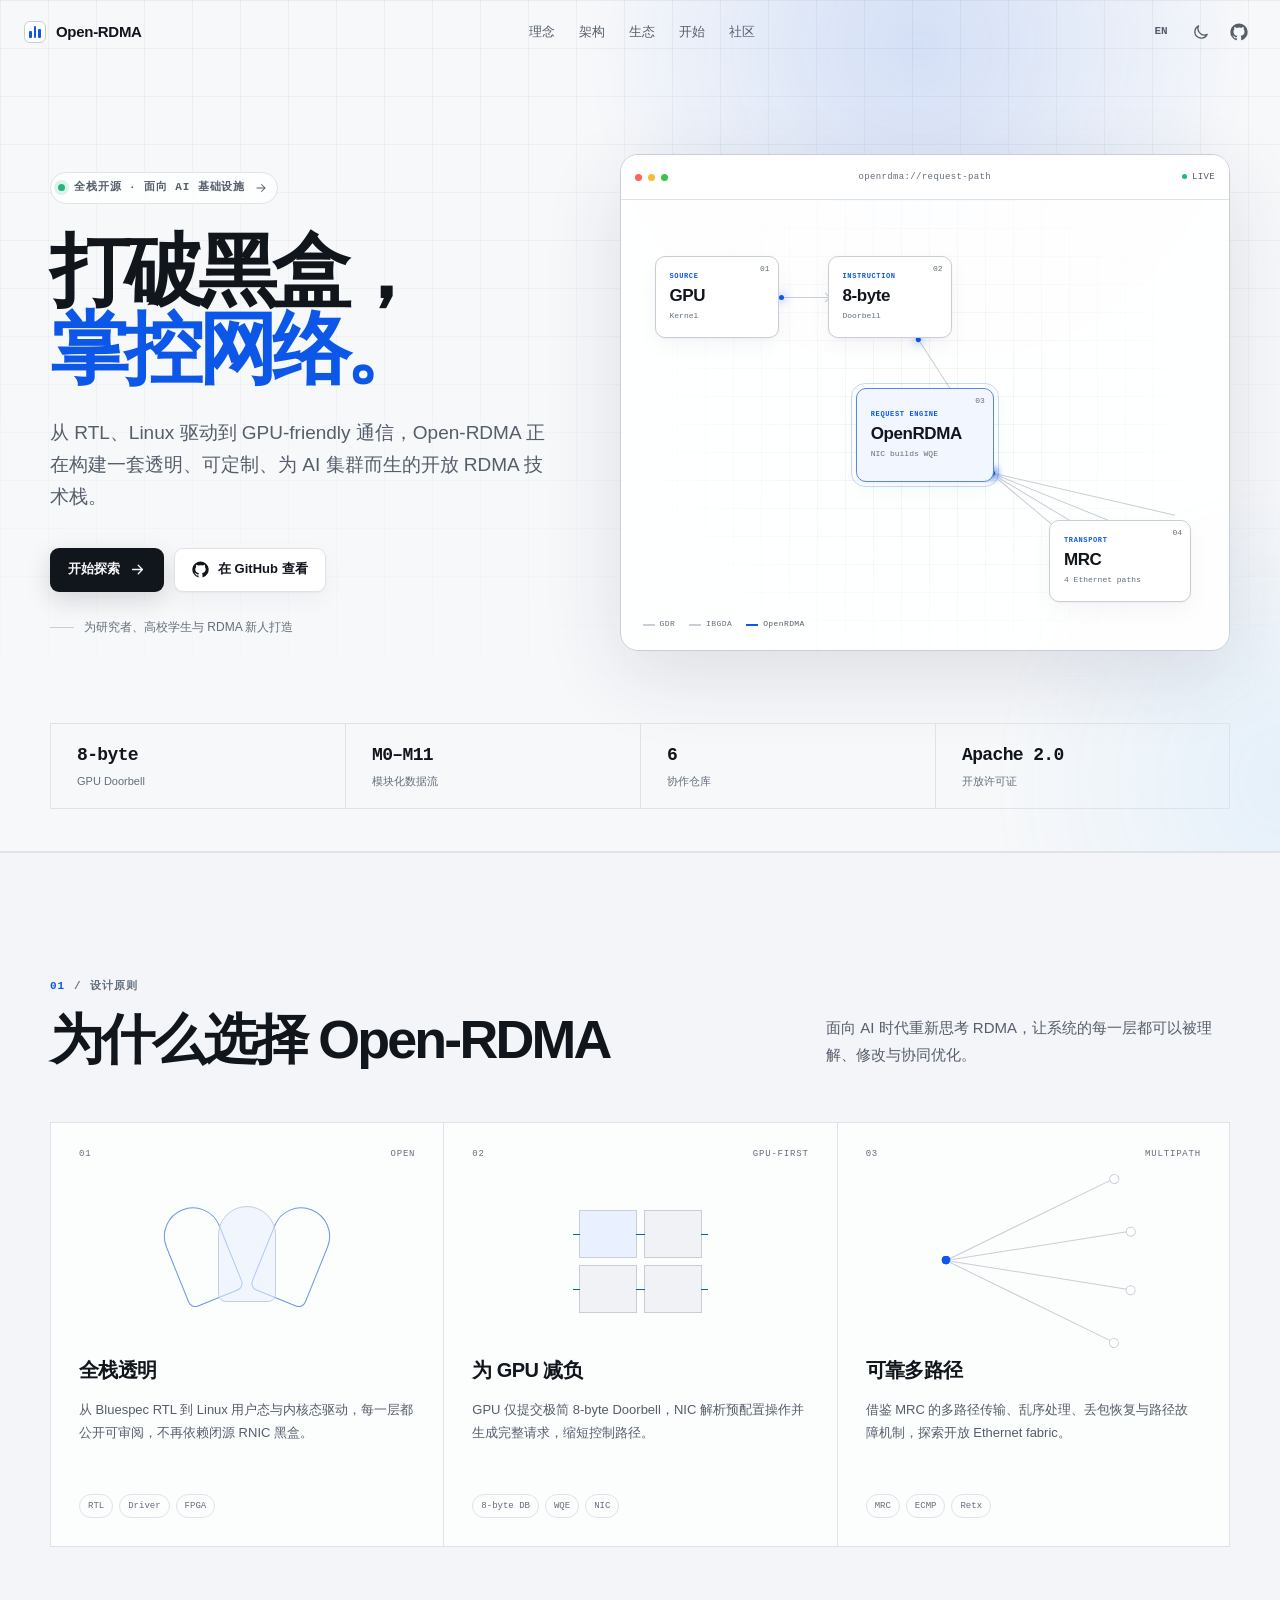
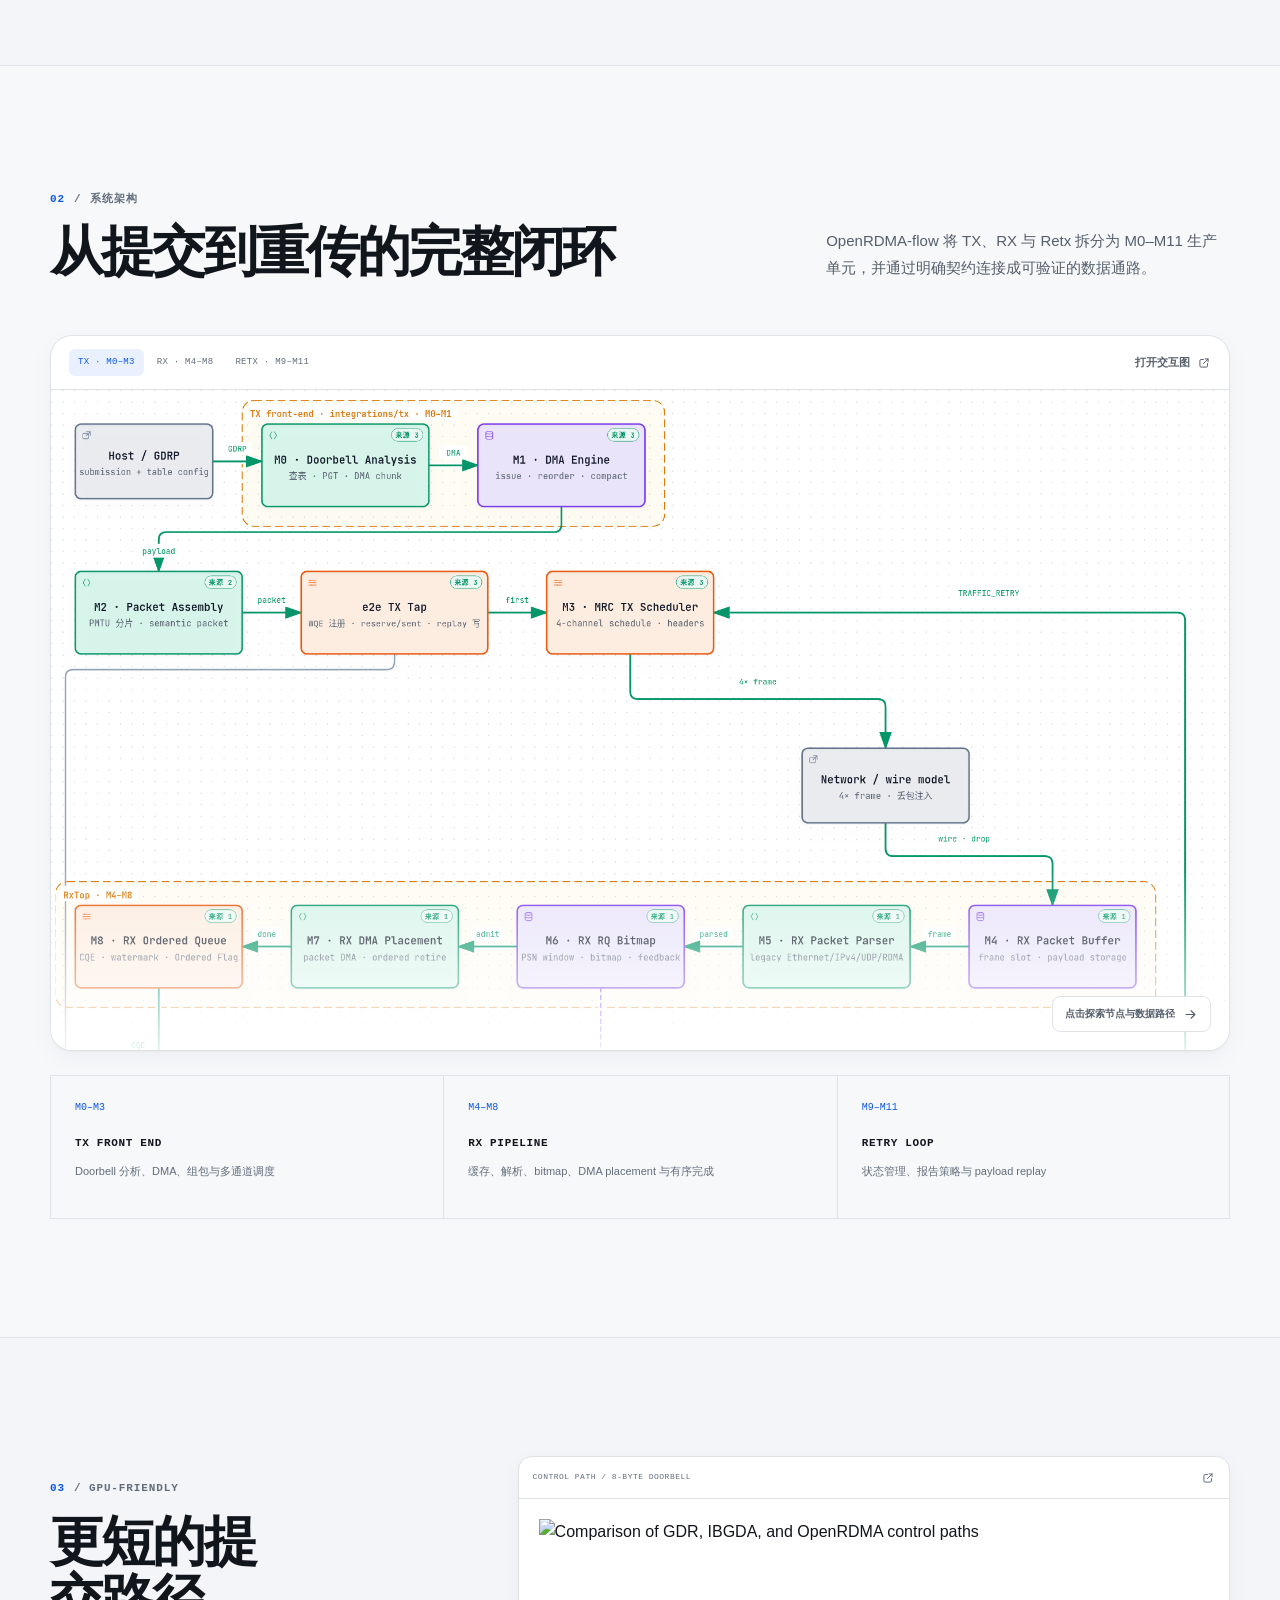
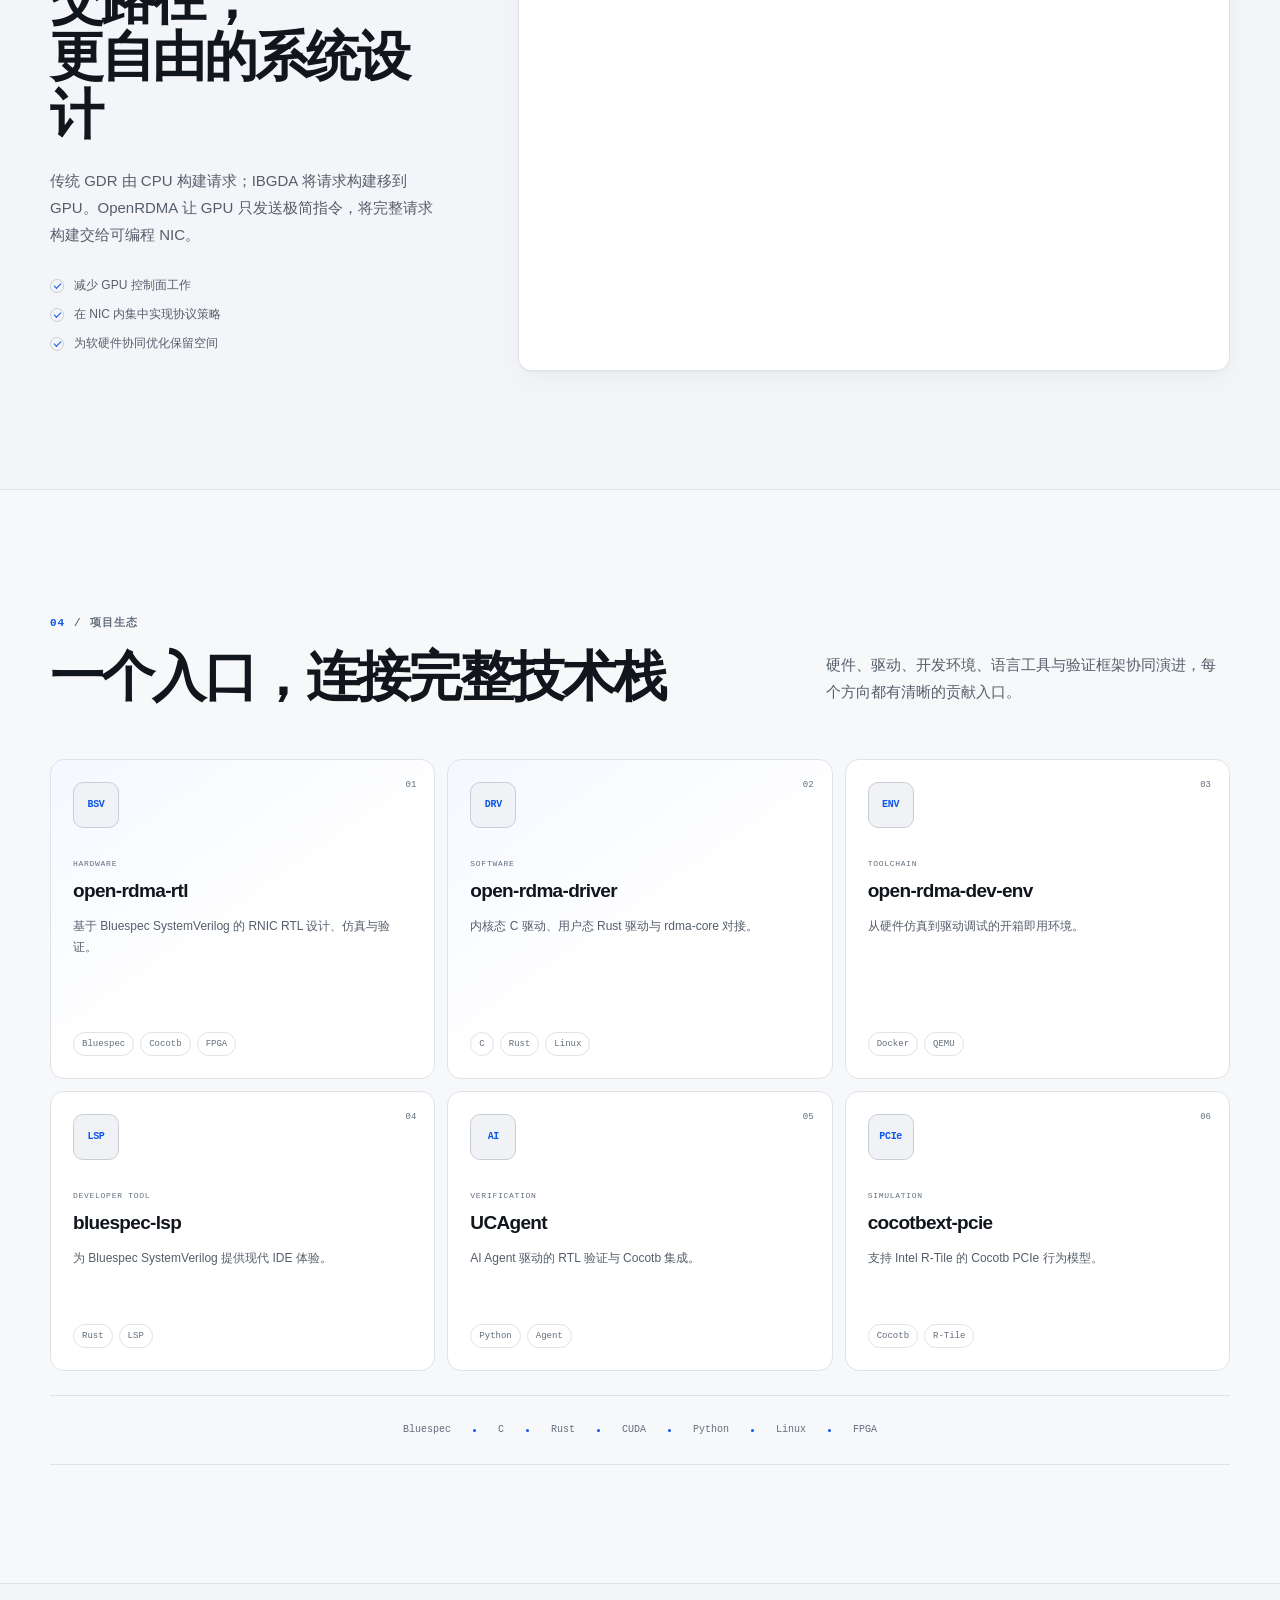
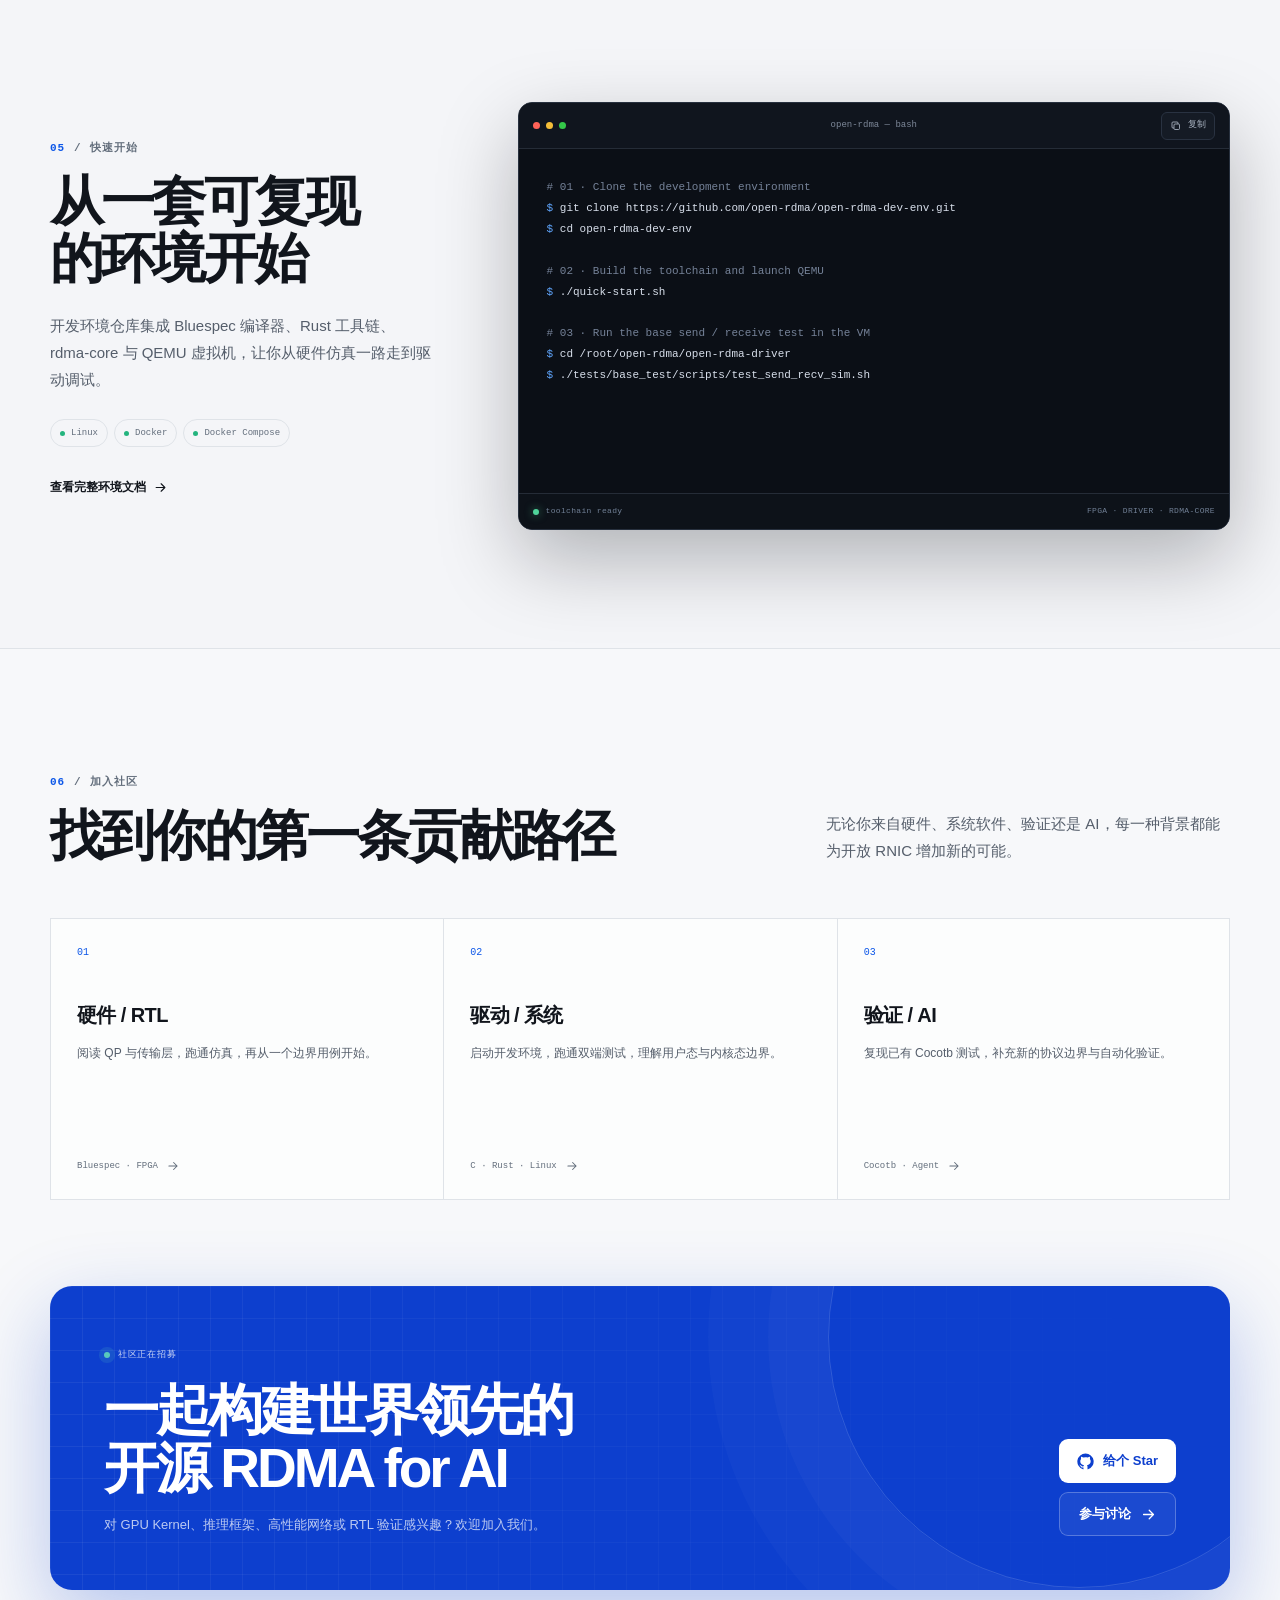
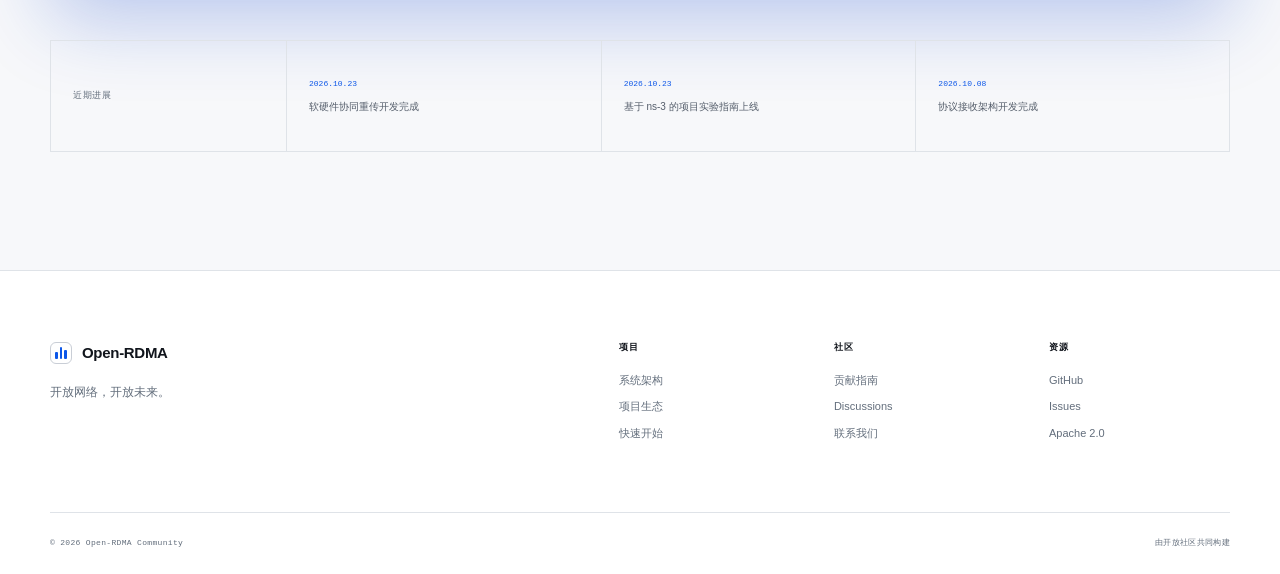
==== index.html @ edfb3ea1 "feat: add Open-RDMA GitHub Pages site" ====
<!doctype html>
<html lang="zh-CN" data-theme="light" data-lang="zh">
<head>
  <meta charset="utf-8">
  <meta name="viewport" content="width=device-width, initial-scale=1">
  <meta name="theme-color" content="#f7f8fa" media="(prefers-color-scheme: light)">
  <meta name="theme-color" content="#090b0f" media="(prefers-color-scheme: dark)">
  <meta name="description" content="Open-RDMA：面向 AI 基础设施的全栈开源 RDMA 硬件与软件实现。">
  <meta name="keywords" content="Open-RDMA,RDMA,FPGA,Bluespec,MRC,AI Infrastructure,GPUDirect">
  <meta name="author" content="Open-RDMA Community">
  <meta property="og:title" content="Open-RDMA | Open Network, Open Future">
  <meta property="og:description" content="从 RTL 到驱动，打造面向 AI 基础设施的全栈开源 RDMA 技术栈。">
  <meta property="og:type" content="website">
  <meta property="og:url" content="https://open-rdma.github.io/open-rdma/">
  <meta property="og:image" content="https://open-rdma.github.io/open-rdma/assets/architecture/openrdma-flow-architecture-dark.png">
  <meta name="twitter:card" content="summary_large_image">
  <meta name="twitter:title" content="Open-RDMA | Open Network, Open Future">
  <meta name="twitter:description" content="A full-stack open-source RDMA hardware and software implementation for AI infrastructure.">
  <meta name="twitter:image" content="https://open-rdma.github.io/open-rdma/assets/architecture/openrdma-flow-architecture-dark.png">
  <link rel="canonical" href="https://open-rdma.github.io/open-rdma/">
  <link rel="icon" type="image/svg+xml" href="assets/site/favicon.svg">
  <link rel="stylesheet" href="assets/site/styles.css">
  <title>Open-RDMA | Open Network, Open Future</title>
  <script>
    (() => {
      let theme = null;
      try {
        theme = localStorage.getItem('openrdma-theme');
      } catch {
        // Storage may be unavailable in hardened browser contexts.
      }
      const resolved = theme === 'dark' || theme === 'light'
        ? theme
        : (matchMedia('(prefers-color-scheme: dark)').matches ? 'dark' : 'light');
      document.documentElement.dataset.theme = resolved;
      document.documentElement.style.colorScheme = resolved;
    })();
  </script>
</head>
<body>
  <a class="skip-link" href="#main-content">
    <span class="i18n i18n-zh">跳到正文</span>
    <span class="i18n i18n-en">Skip to content</span>
  </a>

  <svg class="svg-sprite" aria-hidden="true">
    <symbol id="icon-arrow" viewBox="0 0 24 24">
      <path d="M5 12h14M13 6l6 6-6 6" fill="none" stroke="currentColor" stroke-width="1.8" stroke-linecap="round" stroke-linejoin="round"/>
    </symbol>
    <symbol id="icon-github" viewBox="0 0 24 24">
      <path fill="currentColor" d="M12 .7a11.5 11.5 0 0 0-3.64 22.41c.58.1.79-.25.79-.56v-2.23c-3.22.7-3.9-1.37-3.9-1.37-.53-1.34-1.29-1.7-1.29-1.7-1.05-.72.08-.7.08-.7 1.16.08 1.77 1.19 1.77 1.19 1.03 1.77 2.7 1.26 3.36.96.1-.75.4-1.26.73-1.55-2.57-.29-5.27-1.29-5.27-5.69 0-1.26.45-2.28 1.19-3.09-.12-.29-.52-1.46.11-3.05 0 0 .97-.31 3.16 1.18A10.9 10.9 0 0 1 12 6.11c.98 0 1.95.13 2.87.39 2.2-1.49 3.16-1.18 3.16-1.18.63 1.59.23 2.76.11 3.05.74.81 1.19 1.83 1.19 3.09 0 4.42-2.71 5.39-5.29 5.68.42.36.79 1.07.79 2.16v3.25c0 .31.21.67.8.56A11.5 11.5 0 0 0 12 .7Z"/>
    </symbol>
    <symbol id="icon-sun" viewBox="0 0 24 24">
      <circle cx="12" cy="12" r="3.5" fill="none" stroke="currentColor" stroke-width="1.7"/>
      <path d="M12 2v2m0 16v2M4.93 4.93l1.42 1.42m11.3 11.3 1.42 1.42M2 12h2m16 0h2M4.93 19.07l1.42-1.42m11.3-11.3 1.42-1.42" fill="none" stroke="currentColor" stroke-width="1.7" stroke-linecap="round"/>
    </symbol>
    <symbol id="icon-moon" viewBox="0 0 24 24">
      <path d="M20.2 15.2A8.6 8.6 0 0 1 8.8 3.8a8.6 8.6 0 1 0 11.4 11.4Z" fill="none" stroke="currentColor" stroke-width="1.7" stroke-linejoin="round"/>
    </symbol>
    <symbol id="icon-copy" viewBox="0 0 24 24">
      <rect x="8" y="8" width="11" height="11" rx="2" fill="none" stroke="currentColor" stroke-width="1.7"/>
      <path d="M16 8V6a2 2 0 0 0-2-2H6a2 2 0 0 0-2 2v8a2 2 0 0 0 2 2h2" fill="none" stroke="currentColor" stroke-width="1.7"/>
    </symbol>
    <symbol id="icon-check" viewBox="0 0 24 24">
      <path d="m5 12 4.5 4.5L19 7" fill="none" stroke="currentColor" stroke-width="1.8" stroke-linecap="round" stroke-linejoin="round"/>
    </symbol>
    <symbol id="icon-external" viewBox="0 0 24 24">
      <path d="M14 5h5v5M19 5l-8 8" fill="none" stroke="currentColor" stroke-width="1.7" stroke-linecap="round" stroke-linejoin="round"/>
      <path d="M18 13v4a2 2 0 0 1-2 2H7a2 2 0 0 1-2-2V8a2 2 0 0 1 2-2h4" fill="none" stroke="currentColor" stroke-width="1.7" stroke-linecap="round"/>
    </symbol>
    <symbol id="icon-menu" viewBox="0 0 24 24">
      <path d="M4 7h16M4 12h16M4 17h16" fill="none" stroke="currentColor" stroke-width="1.8" stroke-linecap="round"/>
    </symbol>
    <symbol id="icon-close" viewBox="0 0 24 24">
      <path d="m6 6 12 12M18 6 6 18" fill="none" stroke="currentColor" stroke-width="1.8" stroke-linecap="round"/>
    </symbol>
  </svg>

  <div class="scroll-progress" aria-hidden="true"><span></span></div>

  <header class="site-header" data-header>
    <div class="header-inner">
      <a class="brand" href="#top" aria-label="Open-RDMA home">
        <span class="brand-mark" aria-hidden="true">
          <span></span><span></span><span></span>
        </span>
        <span>Open-RDMA</span>
      </a>

      <nav class="desktop-nav" aria-label="Main navigation">
        <a href="#why">
          <span class="i18n i18n-zh">理念</span><span class="i18n i18n-en">Why</span>
        </a>
        <a href="#architecture">
          <span class="i18n i18n-zh">架构</span><span class="i18n i18n-en">Architecture</span>
        </a>
        <a href="#ecosystem">
          <span class="i18n i18n-zh">生态</span><span class="i18n i18n-en">Ecosystem</span>
        </a>
        <a href="#start">
          <span class="i18n i18n-zh">开始</span><span class="i18n i18n-en">Start</span>
        </a>
        <a href="#community">
          <span class="i18n i18n-zh">社区</span><span class="i18n i18n-en">Community</span>
        </a>
      </nav>

      <div class="header-actions">
        <button class="icon-button language-toggle" type="button" data-language-toggle aria-label="Switch to English">
          <span data-language-label>EN</span>
        </button>
        <button class="icon-button theme-toggle" type="button" data-theme-toggle aria-label="切换深浅主题">
          <svg class="theme-icon theme-icon-sun" aria-hidden="true"><use href="#icon-sun"/></svg>
          <svg class="theme-icon theme-icon-moon" aria-hidden="true"><use href="#icon-moon"/></svg>
        </button>
        <a class="icon-button" href="https://github.com/open-rdma/open-rdma" target="_blank" rel="noopener noreferrer" aria-label="GitHub">
          <svg aria-hidden="true"><use href="#icon-github"/></svg>
        </a>
        <button class="icon-button menu-toggle" type="button" data-menu-toggle aria-label="打开菜单" aria-expanded="false" aria-controls="mobile-menu">
          <svg class="menu-open-icon" aria-hidden="true"><use href="#icon-menu"/></svg>
          <svg class="menu-close-icon" aria-hidden="true"><use href="#icon-close"/></svg>
        </button>
      </div>
    </div>

    <nav class="mobile-nav" id="mobile-menu" data-mobile-nav aria-label="Mobile navigation">
      <a href="#why"><span class="i18n i18n-zh">理念</span><span class="i18n i18n-en">Why</span></a>
      <a href="#architecture"><span class="i18n i18n-zh">架构</span><span class="i18n i18n-en">Architecture</span></a>
      <a href="#ecosystem"><span class="i18n i18n-zh">生态</span><span class="i18n i18n-en">Ecosystem</span></a>
      <a href="#start"><span class="i18n i18n-zh">开始</span><span class="i18n i18n-en">Start</span></a>
      <a href="#community"><span class="i18n i18n-zh">社区</span><span class="i18n i18n-en">Community</span></a>
    </nav>
  </header>

  <main id="main-content">
    <section class="hero" id="top" aria-labelledby="hero-title">
      <div class="hero-grid" aria-hidden="true"></div>
      <div class="hero-glow hero-glow-one" aria-hidden="true"></div>
      <div class="hero-glow hero-glow-two" aria-hidden="true"></div>

      <div class="container hero-layout">
        <div class="hero-copy reveal">
          <a class="eyebrow" href="https://github.com/open-rdma/open-rdma" target="_blank" rel="noopener noreferrer">
            <span class="status-dot"></span>
            <span class="i18n i18n-zh">全栈开源 · 面向 AI 基础设施</span>
            <span class="i18n i18n-en">FULL-STACK OPEN SOURCE · BUILT FOR AI</span>
            <svg aria-hidden="true"><use href="#icon-arrow"/></svg>
          </a>

          <h1 id="hero-title">
            <span class="i18n i18n-zh">打破黑盒，<br><span class="hero-accent">掌控网络。</span></span>
            <span class="i18n i18n-en">Break the black box.<br><span class="hero-accent">Own the network.</span></span>
          </h1>

          <p class="hero-lede">
            <span class="i18n i18n-zh">从 RTL、Linux 驱动到 GPU-friendly 通信，Open-RDMA 正在构建一套透明、可定制、为 AI 集群而生的开放 RDMA 技术栈。</span>
            <span class="i18n i18n-en">From RTL and Linux drivers to GPU-friendly communication, Open-RDMA is building a transparent, customizable RDMA stack for AI clusters.</span>
          </p>

          <div class="hero-actions-row">
            <a class="button button-primary" href="#start">
              <span class="i18n i18n-zh">开始探索</span><span class="i18n i18n-en">Start exploring</span>
              <svg aria-hidden="true"><use href="#icon-arrow"/></svg>
            </a>
            <a class="button button-secondary" href="https://github.com/open-rdma/open-rdma" target="_blank" rel="noopener noreferrer">
              <svg aria-hidden="true"><use href="#icon-github"/></svg>
              <span class="i18n i18n-zh">在 GitHub 查看</span><span class="i18n i18n-en">View on GitHub</span>
            </a>
          </div>

          <div class="hero-note">
            <span class="note-line"></span>
            <span class="i18n i18n-zh">为研究者、高校学生与 RDMA 新人打造</span>
            <span class="i18n i18n-en">Built for researchers, students, and RDMA newcomers</span>
          </div>
        </div>

        <div class="network-stage reveal" data-delay="1" aria-label="Open-RDMA request path illustration">
          <div class="stage-toolbar">
            <div class="stage-lights" aria-hidden="true"><span></span><span></span><span></span></div>
            <span class="stage-title">openrdma://request-path</span>
            <span class="stage-live"><span></span> LIVE</span>
          </div>

          <div class="stage-canvas">
            <div class="canvas-grid" aria-hidden="true"></div>
            <div class="packet packet-one" aria-hidden="true"></div>
            <div class="packet packet-two" aria-hidden="true"></div>

            <div class="flow-node node-gpu">
              <span class="node-index">01</span>
              <span class="node-kicker">SOURCE</span>
              <strong>GPU</strong>
              <span class="node-meta">Kernel</span>
            </div>

            <div class="flow-edge edge-one" aria-hidden="true"><span></span></div>

            <div class="flow-node node-doorbell">
              <span class="node-index">02</span>
              <span class="node-kicker">INSTRUCTION</span>
              <strong>8-byte</strong>
              <span class="node-meta">Doorbell</span>
            </div>

            <div class="flow-edge edge-two" aria-hidden="true"><span></span></div>

            <div class="flow-node node-nic featured-node">
              <span class="node-index">03</span>
              <span class="node-kicker">REQUEST ENGINE</span>
              <strong>OpenRDMA</strong>
              <span class="node-meta">NIC builds WQE</span>
            </div>

            <div class="multipath" aria-hidden="true">
              <span class="path path-a"></span>
              <span class="path path-b"></span>
              <span class="path path-c"></span>
              <span class="path path-d"></span>
            </div>

            <div class="flow-node node-fabric">
              <span class="node-index">04</span>
              <span class="node-kicker">TRANSPORT</span>
              <strong>MRC</strong>
              <span class="node-meta">4 Ethernet paths</span>
            </div>

            <div class="stage-caption">
              <span><i></i> GDR</span>
              <span><i></i> IBGDA</span>
              <span class="active"><i></i> OpenRDMA</span>
            </div>
          </div>
        </div>
      </div>

      <div class="container stat-rail reveal" data-delay="2">
        <div class="stat-item"><strong>8-byte</strong><span>GPU Doorbell</span></div>
        <div class="stat-item"><strong>M0–M11</strong><span><span class="i18n i18n-zh">模块化数据流</span><span class="i18n i18n-en">Modular data flow</span></span></div>
        <div class="stat-item"><strong>6</strong><span><span class="i18n i18n-zh">协作仓库</span><span class="i18n i18n-en">Project repositories</span></span></div>
        <div class="stat-item"><strong>Apache 2.0</strong><span><span class="i18n i18n-zh">开放许可证</span><span class="i18n i18n-en">Open license</span></span></div>
      </div>
    </section>

    <section class="section section-border" id="why" aria-labelledby="why-title">
      <div class="container">
        <div class="section-heading reveal">
          <div>
            <span class="section-kicker"><span>01</span> / <span class="i18n i18n-zh">设计原则</span><span class="i18n i18n-en">PRINCIPLES</span></span>
            <h2 id="why-title"><span class="i18n i18n-zh">为什么选择 Open-RDMA</span><span class="i18n i18n-en">Why Open-RDMA</span></h2>
          </div>
          <p>
            <span class="i18n i18n-zh">面向 AI 时代重新思考 RDMA，让系统的每一层都可以被理解、修改与协同优化。</span>
            <span class="i18n i18n-en">Rethinking RDMA for the AI era, so every layer can be understood, modified, and co-optimized.</span>
          </p>
        </div>

        <div class="principle-grid">
          <article class="principle-card reveal">
            <div class="card-topline"><span>01</span><span>OPEN</span></div>
            <div class="card-symbol symbol-open" aria-hidden="true"><span></span><span></span><span></span></div>
            <h3><span class="i18n i18n-zh">全栈透明</span><span class="i18n i18n-en">Transparent by design</span></h3>
            <p><span class="i18n i18n-zh">从 Bluespec RTL 到 Linux 用户态与内核态驱动，每一层都公开可审阅，不再依赖闭源 RNIC 黑盒。</span><span class="i18n i18n-en">From Bluespec RTL to Linux user-space and kernel drivers, every layer is open for inspection—no black-box RNIC required.</span></p>
            <div class="card-tags"><span>RTL</span><span>Driver</span><span>FPGA</span></div>
          </article>

          <article class="principle-card reveal" data-delay="1">
            <div class="card-topline"><span>02</span><span>GPU-FIRST</span></div>
            <div class="card-symbol symbol-gpu" aria-hidden="true"><span></span><span></span><span></span><span></span></div>
            <h3><span class="i18n i18n-zh">为 GPU 减负</span><span class="i18n i18n-en">Less work for the GPU</span></h3>
            <p><span class="i18n i18n-zh">GPU 仅提交极简 8-byte Doorbell，NIC 解析预配置操作并生成完整请求，缩短控制路径。</span><span class="i18n i18n-en">The GPU submits a minimal 8-byte Doorbell; the NIC resolves the preconfigured operation and builds the full request.</span></p>
            <div class="card-tags"><span>8-byte DB</span><span>WQE</span><span>NIC</span></div>
          </article>

          <article class="principle-card reveal" data-delay="2">
            <div class="card-topline"><span>03</span><span>MULTIPATH</span></div>
            <div class="card-symbol symbol-path" aria-hidden="true"><span></span><span></span><span></span><span></span></div>
            <h3><span class="i18n i18n-zh">可靠多路径</span><span class="i18n i18n-en">Reliable multipath</span></h3>
            <p><span class="i18n i18n-zh">借鉴 MRC 的多路径传输、乱序处理、丢包恢复与路径故障机制，探索开放 Ethernet fabric。</span><span class="i18n i18n-en">Drawing on MRC for multipath transport, out-of-order handling, loss recovery, and path-failure resilience.</span></p>
            <div class="card-tags"><span>MRC</span><span>ECMP</span><span>Retx</span></div>
          </article>
        </div>
      </div>
    </section>

    <section class="section architecture-section" id="architecture" aria-labelledby="architecture-title">
      <div class="container">
        <div class="section-heading reveal">
          <div>
            <span class="section-kicker"><span>02</span> / <span class="i18n i18n-zh">系统架构</span><span class="i18n i18n-en">SYSTEM ARCHITECTURE</span></span>
            <h2 id="architecture-title"><span class="i18n i18n-zh">从提交到重传的完整闭环</span><span class="i18n i18n-en">A complete loop, from submission to retry</span></h2>
          </div>
          <p><span class="i18n i18n-zh">OpenRDMA-flow 将 TX、RX 与 Retx 拆分为 M0–M11 生产单元，并通过明确契约连接成可验证的数据通路。</span><span class="i18n i18n-en">OpenRDMA-flow splits TX, RX, and Retx into M0–M11 production units, connected through explicit, verifiable contracts.</span></p>
        </div>

        <div class="architecture-panel reveal">
          <div class="architecture-toolbar">
            <div class="architecture-tabs" role="list" aria-label="Architecture domains">
              <span role="listitem" class="active">TX · M0–M3</span>
              <span role="listitem">RX · M4–M8</span>
              <span role="listitem">RETX · M9–M11</span>
            </div>
            <a href="assets/architecture/openrdma-flow-architecture.html" target="_blank" rel="noopener noreferrer">
              <span class="i18n i18n-zh">打开交互图</span><span class="i18n i18n-en">Open interactive view</span>
              <svg aria-hidden="true"><use href="#icon-external"/></svg>
            </a>
          </div>
          <a class="architecture-figure" href="assets/architecture/openrdma-flow-architecture.html" target="_blank" rel="noopener noreferrer" aria-label="Open the interactive OpenRDMA-flow architecture">
            <img
              data-architecture-image
              data-light-src="assets/architecture/openrdma-flow-architecture-light.png"
              data-dark-src="assets/architecture/openrdma-flow-architecture-dark.png"
              src="assets/architecture/openrdma-flow-architecture-light.png"
              alt="OpenRDMA-flow M0–M11 architecture showing TX, RX, and retransmission paths"
              width="2048"
              height="2090"
              loading="lazy">
            <span class="figure-hint"><span class="i18n i18n-zh">点击探索节点与数据路径</span><span class="i18n i18n-en">Click to explore nodes and data paths</span><svg aria-hidden="true"><use href="#icon-arrow"/></svg></span>
          </a>
        </div>

        <div class="module-rail reveal">
          <div><span class="module-index">M0–M3</span><strong>TX FRONT END</strong><p><span class="i18n i18n-zh">Doorbell 分析、DMA、组包与多通道调度</span><span class="i18n i18n-en">Doorbell analysis, DMA, assembly, and scheduling</span></p></div>
          <div><span class="module-index">M4–M8</span><strong>RX PIPELINE</strong><p><span class="i18n i18n-zh">缓存、解析、bitmap、DMA placement 与有序完成</span><span class="i18n i18n-en">Buffering, parsing, bitmap, placement, and ordered completion</span></p></div>
          <div><span class="module-index">M9–M11</span><strong>RETRY LOOP</strong><p><span class="i18n i18n-zh">状态管理、报告策略与 payload replay</span><span class="i18n i18n-en">State, reporting policy, and payload replay</span></p></div>
        </div>
      </div>
    </section>

    <section class="section comparison-section section-border" aria-labelledby="comparison-title">
      <div class="container comparison-layout">
        <div class="comparison-copy reveal">
          <span class="section-kicker"><span>03</span> / GPU-FRIENDLY</span>
          <h2 id="comparison-title"><span class="i18n i18n-zh">更短的提交路径，<br>更自由的系统设计</span><span class="i18n i18n-en">A shorter control path.<br>More freedom to optimize.</span></h2>
          <p><span class="i18n i18n-zh">传统 GDR 由 CPU 构建请求；IBGDA 将请求构建移到 GPU。OpenRDMA 让 GPU 只发送极简指令，将完整请求构建交给可编程 NIC。</span><span class="i18n i18n-en">GDR builds requests on the CPU; IBGDA moves that work to the GPU. OpenRDMA keeps the GPU instruction minimal and lets the programmable NIC build the request.</span></p>
          <ul class="check-list">
            <li><span></span><span class="i18n i18n-zh">减少 GPU 控制面工作</span><span class="i18n i18n-en">Reduce GPU control-plane work</span></li>
            <li><span></span><span class="i18n i18n-zh">在 NIC 内集中实现协议策略</span><span class="i18n i18n-en">Centralize protocol policy in the NIC</span></li>
            <li><span></span><span class="i18n i18n-zh">为软硬件协同优化保留空间</span><span class="i18n i18n-en">Preserve room for hardware-software co-design</span></li>
          </ul>
        </div>
        <a class="comparison-visual reveal" data-delay="1" href="assets/openrdma-control-path-comparison.svg" target="_blank" rel="noopener noreferrer">
          <div class="visual-label"><span>CONTROL PATH / 8-BYTE DOORBELL</span><svg aria-hidden="true"><use href="#icon-external"/></svg></div>
          <img src="assets/openrdma-control-path-comparison.svg" alt="Comparison of GDR, IBGDA, and OpenRDMA control paths" width="1241" height="471" loading="lazy">
        </a>
      </div>
    </section>

    <section class="section" id="ecosystem" aria-labelledby="ecosystem-title">
      <div class="container">
        <div class="section-heading reveal">
          <div>
            <span class="section-kicker"><span>04</span> / <span class="i18n i18n-zh">项目生态</span><span class="i18n i18n-en">ECOSYSTEM</span></span>
            <h2 id="ecosystem-title"><span class="i18n i18n-zh">一个入口，连接完整技术栈</span><span class="i18n i18n-en">One entry point, one complete stack</span></h2>
          </div>
          <p><span class="i18n i18n-zh">硬件、驱动、开发环境、语言工具与验证框架协同演进，每个方向都有清晰的贡献入口。</span><span class="i18n i18n-en">Hardware, drivers, development environments, language tools, and verification evolve together—with a clear entry point for every contributor.</span></p>
        </div>

        <div class="repo-grid">
          <a class="repo-card repo-featured reveal" href="https://github.com/open-rdma/open-rdma-rtl" target="_blank" rel="noopener noreferrer">
            <div class="repo-number">01</div>
            <div class="repo-icon" aria-hidden="true">BSV</div>
            <div class="repo-content"><span class="repo-label">HARDWARE</span><h3>open-rdma-rtl</h3><p><span class="i18n i18n-zh">基于 Bluespec SystemVerilog 的 RNIC RTL 设计、仿真与验证。</span><span class="i18n i18n-en">RNIC RTL design, simulation, and verification in Bluespec SystemVerilog.</span></p><div class="repo-tech"><span>Bluespec</span><span>Cocotb</span><span>FPGA</span></div></div>
            <svg class="repo-arrow" aria-hidden="true"><use href="#icon-arrow"/></svg>
          </a>

          <a class="repo-card repo-featured reveal" data-delay="1" href="https://github.com/open-rdma/open-rdma-driver" target="_blank" rel="noopener noreferrer">
            <div class="repo-number">02</div>
            <div class="repo-icon" aria-hidden="true">DRV</div>
            <div class="repo-content"><span class="repo-label">SOFTWARE</span><h3>open-rdma-driver</h3><p><span class="i18n i18n-zh">内核态 C 驱动、用户态 Rust 驱动与 rdma-core 对接。</span><span class="i18n i18n-en">Kernel C driver, user-space Rust driver, and rdma-core integration.</span></p><div class="repo-tech"><span>C</span><span>Rust</span><span>Linux</span></div></div>
            <svg class="repo-arrow" aria-hidden="true"><use href="#icon-arrow"/></svg>
          </a>

          <a class="repo-card reveal" href="https://github.com/open-rdma/open-rdma-dev-env" target="_blank" rel="noopener noreferrer">
            <div class="repo-number">03</div><div class="repo-icon" aria-hidden="true">ENV</div><div class="repo-content"><span class="repo-label">TOOLCHAIN</span><h3>open-rdma-dev-env</h3><p><span class="i18n i18n-zh">从硬件仿真到驱动调试的开箱即用环境。</span><span class="i18n i18n-en">An out-of-the-box environment from RTL simulation to driver debugging.</span></p><div class="repo-tech"><span>Docker</span><span>QEMU</span></div></div><svg class="repo-arrow" aria-hidden="true"><use href="#icon-arrow"/></svg>
          </a>

          <a class="repo-card reveal" data-delay="1" href="https://github.com/open-rdma/bluespec-lsp" target="_blank" rel="noopener noreferrer">
            <div class="repo-number">04</div><div class="repo-icon" aria-hidden="true">LSP</div><div class="repo-content"><span class="repo-label">DEVELOPER TOOL</span><h3>bluespec-lsp</h3><p><span class="i18n i18n-zh">为 Bluespec SystemVerilog 提供现代 IDE 体验。</span><span class="i18n i18n-en">Modern IDE support for Bluespec SystemVerilog development.</span></p><div class="repo-tech"><span>Rust</span><span>LSP</span></div></div><svg class="repo-arrow" aria-hidden="true"><use href="#icon-arrow"/></svg>
          </a>

          <a class="repo-card reveal" data-delay="2" href="https://github.com/open-rdma/UCAgent" target="_blank" rel="noopener noreferrer">
            <div class="repo-number">05</div><div class="repo-icon" aria-hidden="true">AI</div><div class="repo-content"><span class="repo-label">VERIFICATION</span><h3>UCAgent</h3><p><span class="i18n i18n-zh">AI Agent 驱动的 RTL 验证与 Cocotb 集成。</span><span class="i18n i18n-en">AI-agent-driven RTL verification with Cocotb integration.</span></p><div class="repo-tech"><span>Python</span><span>Agent</span></div></div><svg class="repo-arrow" aria-hidden="true"><use href="#icon-arrow"/></svg>
          </a>

          <a class="repo-card reveal" data-delay="3" href="https://github.com/open-rdma/cocotbext-pcie" target="_blank" rel="noopener noreferrer">
            <div class="repo-number">06</div><div class="repo-icon" aria-hidden="true">PCIe</div><div class="repo-content"><span class="repo-label">SIMULATION</span><h3>cocotbext-pcie</h3><p><span class="i18n i18n-zh">支持 Intel R-Tile 的 Cocotb PCIe 行为模型。</span><span class="i18n i18n-en">A Cocotb PCIe behavioral model with Intel R-Tile support.</span></p><div class="repo-tech"><span>Cocotb</span><span>R-Tile</span></div></div><svg class="repo-arrow" aria-hidden="true"><use href="#icon-arrow"/></svg>
          </a>
        </div>

        <div class="tech-strip reveal" aria-label="Technology stack">
          <span>Bluespec</span><i></i><span>C</span><i></i><span>Rust</span><i></i><span>CUDA</span><i></i><span>Python</span><i></i><span>Linux</span><i></i><span>FPGA</span>
        </div>
      </div>
    </section>

    <section class="section start-section section-border" id="start" aria-labelledby="start-title">
      <div class="container start-layout">
        <div class="start-copy reveal">
          <span class="section-kicker"><span>05</span> / <span class="i18n i18n-zh">快速开始</span><span class="i18n i18n-en">QUICK START</span></span>
          <h2 id="start-title"><span class="i18n i18n-zh">从一套可复现的环境开始</span><span class="i18n i18n-en">Start with a reproducible environment</span></h2>
          <p><span class="i18n i18n-zh">开发环境仓库集成 Bluespec 编译器、Rust 工具链、rdma-core 与 QEMU 虚拟机，让你从硬件仿真一路走到驱动调试。</span><span class="i18n i18n-en">The development environment bundles the Bluespec compiler, Rust toolchain, rdma-core, and a QEMU VM—from hardware simulation to driver debugging.</span></p>
          <div class="prerequisites">
            <span><i></i> Linux</span><span><i></i> Docker</span><span><i></i> Docker Compose</span>
          </div>
          <a class="text-link" href="https://github.com/open-rdma/open-rdma-dev-env" target="_blank" rel="noopener noreferrer"><span class="i18n i18n-zh">查看完整环境文档</span><span class="i18n i18n-en">Read the environment guide</span><svg aria-hidden="true"><use href="#icon-arrow"/></svg></a>
        </div>

        <div class="terminal reveal" data-delay="1">
          <div class="terminal-header">
            <div class="terminal-lights" aria-hidden="true"><span></span><span></span><span></span></div>
            <span>open-rdma — bash</span>
            <button type="button" data-copy-target="#quickstart-code" aria-label="复制快速开始命令">
              <svg class="copy-icon" aria-hidden="true"><use href="#icon-copy"/></svg>
              <svg class="check-icon" aria-hidden="true"><use href="#icon-check"/></svg>
              <span class="i18n i18n-zh">复制</span><span class="i18n i18n-en">Copy</span>
            </button>
          </div>
          <pre id="quickstart-code"><code><span class="comment"># 01 · Clone the development environment</span>
<span class="prompt">$</span> git clone https://github.com/open-rdma/open-rdma-dev-env.git
<span class="prompt">$</span> cd open-rdma-dev-env

<span class="comment"># 02 · Build the toolchain and launch QEMU</span>
<span class="prompt">$</span> ./quick-start.sh

<span class="comment"># 03 · Run the base send / receive test in the VM</span>
<span class="prompt">$</span> cd /root/open-rdma/open-rdma-driver
<span class="prompt">$</span> ./tests/base_test/scripts/test_send_recv_sim.sh</code></pre>
          <div class="terminal-status"><span class="terminal-status-dot"></span><span>toolchain ready</span><span class="terminal-time">FPGA · DRIVER · RDMA-CORE</span></div>
        </div>
      </div>
    </section>

    <section class="section" id="community" aria-labelledby="community-title">
      <div class="container">
        <div class="section-heading reveal">
          <div>
            <span class="section-kicker"><span>06</span> / <span class="i18n i18n-zh">加入社区</span><span class="i18n i18n-en">COMMUNITY</span></span>
            <h2 id="community-title"><span class="i18n i18n-zh">找到你的第一条贡献路径</span><span class="i18n i18n-en">Find your first contribution path</span></h2>
          </div>
          <p><span class="i18n i18n-zh">无论你来自硬件、系统软件、验证还是 AI，每一种背景都能为开放 RNIC 增加新的可能。</span><span class="i18n i18n-en">Whether your background is hardware, systems, verification, or AI, you can help expand what an open RNIC can become.</span></p>
        </div>

        <div class="path-grid">
          <a class="path-card reveal" href="https://github.com/open-rdma/open-rdma-rtl" target="_blank" rel="noopener noreferrer"><span class="path-no">01</span><h3><span class="i18n i18n-zh">硬件 / RTL</span><span class="i18n i18n-en">Hardware / RTL</span></h3><p><span class="i18n i18n-zh">阅读 QP 与传输层，跑通仿真，再从一个边界用例开始。</span><span class="i18n i18n-en">Study QP and transport modules, run the simulation, then start with one edge case.</span></p><span class="path-cta">Bluespec · FPGA <svg aria-hidden="true"><use href="#icon-arrow"/></svg></span></a>
          <a class="path-card reveal" data-delay="1" href="https://github.com/open-rdma/open-rdma-driver" target="_blank" rel="noopener noreferrer"><span class="path-no">02</span><h3><span class="i18n i18n-zh">驱动 / 系统</span><span class="i18n i18n-en">Driver / Systems</span></h3><p><span class="i18n i18n-zh">启动开发环境，跑通双端测试，理解用户态与内核态边界。</span><span class="i18n i18n-en">Launch the environment, run the two-endpoint test, and map the user/kernel boundary.</span></p><span class="path-cta">C · Rust · Linux <svg aria-hidden="true"><use href="#icon-arrow"/></svg></span></a>
          <a class="path-card reveal" data-delay="2" href="https://github.com/open-rdma/UCAgent" target="_blank" rel="noopener noreferrer"><span class="path-no">03</span><h3><span class="i18n i18n-zh">验证 / AI</span><span class="i18n i18n-en">Verification / AI</span></h3><p><span class="i18n i18n-zh">复现已有 Cocotb 测试，补充新的协议边界与自动化验证。</span><span class="i18n i18n-en">Reproduce a Cocotb test, then add a protocol edge case or new automation.</span></p><span class="path-cta">Cocotb · Agent <svg aria-hidden="true"><use href="#icon-arrow"/></svg></span></a>
        </div>

        <div class="community-banner reveal">
          <div class="banner-grid" aria-hidden="true"></div>
          <div class="banner-copy">
            <span class="banner-label"><span class="banner-pulse"></span><span class="i18n i18n-zh">社区正在招募</span><span class="i18n i18n-en">WE ARE GROWING</span></span>
            <h2><span class="i18n i18n-zh">一起构建世界领先的<br>开源 RDMA for AI</span><span class="i18n i18n-en">Build a world-class open<br>RDMA stack for AI</span></h2>
            <p><span class="i18n i18n-zh">对 GPU Kernel、推理框架、高性能网络或 RTL 验证感兴趣？欢迎加入我们。</span><span class="i18n i18n-en">Interested in GPU kernels, inference frameworks, high-performance networking, or RTL verification? Join us.</span></p>
          </div>
          <div class="banner-actions">
            <a class="button button-light" href="https://github.com/open-rdma/open-rdma" target="_blank" rel="noopener noreferrer"><svg aria-hidden="true"><use href="#icon-github"/></svg><span class="i18n i18n-zh">给个 Star</span><span class="i18n i18n-en">Star on GitHub</span></a>
            <a class="button button-outline-light" href="https://github.com/open-rdma/open-rdma/discussions" target="_blank" rel="noopener noreferrer"><span class="i18n i18n-zh">参与讨论</span><span class="i18n i18n-en">Join discussions</span><svg aria-hidden="true"><use href="#icon-arrow"/></svg></a>
          </div>
        </div>

        <div class="event-strip reveal">
          <div class="event-heading"><span class="i18n i18n-zh">近期进展</span><span class="i18n i18n-en">RECENT MILESTONES</span></div>
          <a href="https://github.com/open-rdma/open-rdma-rtl" target="_blank" rel="noopener noreferrer"><time datetime="2026-10-23">2026.10.23</time><span class="i18n i18n-zh">软硬件协同重传开发完成</span><span class="i18n i18n-en">Hardware-software co-designed retransmission completed</span><svg aria-hidden="true"><use href="#icon-arrow"/></svg></a>
          <a href="https://github.com/open-rdma/open-rdma-driver/tree/dev/ns3/OpenRDMA-Offline" target="_blank" rel="noopener noreferrer"><time datetime="2026-10-23">2026.10.23</time><span class="i18n i18n-zh">基于 ns-3 的项目实验指南上线</span><span class="i18n i18n-en">ns-3 project lab guide released</span><svg aria-hidden="true"><use href="#icon-arrow"/></svg></a>
          <div><time datetime="2026-10-08">2026.10.08</time><span class="i18n i18n-zh">协议接收架构开发完成</span><span class="i18n i18n-en">Protocol receive architecture completed</span></div>
        </div>
      </div>
    </section>
  </main>

  <footer class="site-footer">
    <div class="container footer-main">
      <div class="footer-brand">
        <a class="brand" href="#top"><span class="brand-mark" aria-hidden="true"><span></span><span></span><span></span></span><span>Open-RDMA</span></a>
        <p><span class="i18n i18n-zh">开放网络，开放未来。</span><span class="i18n i18n-en">Open network. Open future.</span></p>
      </div>
      <div class="footer-links">
        <div><strong><span class="i18n i18n-zh">项目</span><span class="i18n i18n-en">Project</span></strong><a href="#architecture"><span class="i18n i18n-zh">系统架构</span><span class="i18n i18n-en">Architecture</span></a><a href="#ecosystem"><span class="i18n i18n-zh">项目生态</span><span class="i18n i18n-en">Ecosystem</span></a><a href="#start"><span class="i18n i18n-zh">快速开始</span><span class="i18n i18n-en">Quick start</span></a></div>
        <div><strong><span class="i18n i18n-zh">社区</span><span class="i18n i18n-en">Community</span></strong><a href="https://github.com/open-rdma/open-rdma/blob/master/CONTRIBUTING_CN.md" target="_blank" rel="noopener noreferrer"><span class="i18n i18n-zh">贡献指南</span><span class="i18n i18n-en">Contributing</span></a><a href="https://github.com/open-rdma/open-rdma/discussions" target="_blank" rel="noopener noreferrer">Discussions</a><a href="mailto:info@datenlord.com"><span class="i18n i18n-zh">联系我们</span><span class="i18n i18n-en">Contact</span></a></div>
        <div><strong><span class="i18n i18n-zh">资源</span><span class="i18n i18n-en">Resources</span></strong><a href="https://github.com/open-rdma/open-rdma" target="_blank" rel="noopener noreferrer">GitHub</a><a href="https://github.com/open-rdma/open-rdma/issues" target="_blank" rel="noopener noreferrer">Issues</a><a href="https://github.com/open-rdma/open-rdma/blob/master/LICENSE" target="_blank" rel="noopener noreferrer">Apache 2.0</a></div>
      </div>
    </div>
    <div class="container footer-bottom">
      <span>© <span data-current-year>2026</span> Open-RDMA Community</span>
      <span><span class="i18n i18n-zh">由开放社区共同构建</span><span class="i18n i18n-en">Built in the open by the community</span></span>
    </div>
  </footer>

  <script src="assets/site/app.js" defer></script>
</body>
</html>
---- assets/site/styles.css ----
/* Open-RDMA GitHub Pages */
:root {
  --bg: #f7f8fa;
  --bg-elevated: #ffffff;
  --bg-subtle: #f0f2f5;
  --bg-inverse: #0a0d12;
  --text: #11151c;
  --text-soft: #555e6b;
  --text-muted: #636e7c;
  --line: #dfe3e8;
  --line-strong: #c9ced6;
  --accent: #0d57e8;
  --accent-bright: #0b7cff;
  --accent-soft: #e9f0ff;
  --accent-contrast: #ffffff;
  --green: #24b47e;
  --orange: #f28a35;
  --blue-gray: #48617e;
  --header-bg: rgba(247, 248, 250, 0.82);
  --shadow-sm: 0 1px 2px rgba(15, 23, 42, 0.04), 0 8px 24px rgba(15, 23, 42, 0.04);
  --shadow-md: 0 24px 80px rgba(30, 45, 70, 0.12);
  --grid-line: rgba(17, 21, 28, 0.055);
  --code-bg: #0b0f16;
  --max-width: 1180px;
  --header-height: 64px;
  --radius-sm: 8px;
  --radius-md: 14px;
  --radius-lg: 22px;
  --font-sans: Inter, ui-sans-serif, -apple-system, BlinkMacSystemFont, "Segoe UI", "Noto Sans", "Helvetica Neue", Arial, sans-serif;
  --font-mono: "SFMono-Regular", Consolas, "Liberation Mono", Menlo, monospace;
}

html[data-theme="dark"] {
  --bg: #090b0f;
  --bg-elevated: #0f1218;
  --bg-subtle: #141820;
  --bg-inverse: #f5f7fa;
  --text: #edf1f7;
  --text-soft: #a9b1bd;
  --text-muted: #8791a0;
  --line: #222832;
  --line-strong: #343c48;
  --accent: #5b8cff;
  --accent-bright: #66b0ff;
  --accent-soft: #162446;
  --accent-contrast: #07101f;
  --header-bg: rgba(9, 11, 15, 0.82);
  --shadow-sm: 0 1px 2px rgba(0, 0, 0, 0.28), 0 8px 30px rgba(0, 0, 0, 0.22);
  --shadow-md: 0 24px 90px rgba(0, 0, 0, 0.35);
  --grid-line: rgba(255, 255, 255, 0.055);
  --code-bg: #06080c;
}

* {
  box-sizing: border-box;
}

html {
  scroll-behavior: smooth;
  scroll-padding-top: calc(var(--header-height) + 24px);
  background: var(--bg);
}

body {
  margin: 0;
  min-width: 320px;
  overflow-x: hidden;
  background: var(--bg);
  color: var(--text);
  font-family: var(--font-sans);
  font-size: 16px;
  line-height: 1.6;
  text-rendering: optimizeLegibility;
  -webkit-font-smoothing: antialiased;
  transition: background-color 180ms ease, color 180ms ease;
}

body.menu-open {
  overflow: hidden;
}

::selection {
  background: var(--accent);
  color: #fff;
}

a {
  color: inherit;
}

button,
a {
  -webkit-tap-highlight-color: transparent;
}

button,
input,
textarea,
select {
  font: inherit;
}

img,
svg {
  display: block;
  max-width: 100%;
}

.svg-sprite {
  position: absolute;
  width: 0;
  height: 0;
  overflow: hidden;
}

.i18n-en {
  display: none;
}

html[data-lang="en"] .i18n-zh {
  display: none;
}

html[data-lang="en"] .i18n-en {
  display: inline;
}

.skip-link {
  position: fixed;
  top: 12px;
  left: 12px;
  z-index: 1000;
  padding: 9px 14px;
  transform: translateY(-160%);
  border-radius: var(--radius-sm);
  background: var(--text);
  color: var(--bg);
  font-size: 13px;
  font-weight: 700;
  text-decoration: none;
  transition: transform 120ms ease;
}

.skip-link:focus {
  transform: translateY(0);
}

.container {
  width: min(calc(100% - 48px), var(--max-width));
  margin-inline: auto;
}

.scroll-progress {
  position: fixed;
  inset: 0 0 auto;
  z-index: 100;
  height: 2px;
  pointer-events: none;
}

.scroll-progress span {
  display: block;
  width: 0;
  height: 100%;
  background: var(--accent);
}

.site-header {
  position: fixed;
  top: 0;
  right: 0;
  left: 0;
  z-index: 90;
  border-bottom: 1px solid transparent;
  background: transparent;
  transition: border-color 180ms ease, background-color 180ms ease, box-shadow 180ms ease;
}

.site-header.is-scrolled,
.site-header.menu-active {
  border-color: var(--line);
  background: var(--header-bg);
  box-shadow: 0 1px 0 rgba(0, 0, 0, 0.025);
  -webkit-backdrop-filter: blur(18px) saturate(140%);
  backdrop-filter: blur(18px) saturate(140%);
}

.header-inner {
  display: flex;
  align-items: center;
  justify-content: space-between;
  width: min(calc(100% - 48px), 1320px);
  height: var(--header-height);
  margin-inline: auto;
}

.brand {
  display: inline-flex;
  align-items: center;
  gap: 10px;
  color: var(--text);
  font-size: 15px;
  font-weight: 750;
  letter-spacing: -0.02em;
  text-decoration: none;
}

.brand-mark {
  position: relative;
  display: inline-flex;
  align-items: flex-end;
  gap: 2px;
  width: 22px;
  height: 22px;
  padding: 4px;
  overflow: hidden;
  border: 1px solid var(--line-strong);
  border-radius: 6px;
  background: var(--bg-elevated);
}

.brand-mark span {
  width: 3px;
  border-radius: 1px;
  background: var(--accent);
}

.brand-mark span:nth-child(1) {
  height: 7px;
}

.brand-mark span:nth-child(2) {
  height: 12px;
}

.brand-mark span:nth-child(3) {
  height: 9px;
}

.desktop-nav {
  display: flex;
  align-items: center;
  gap: 2px;
}

.desktop-nav a {
  position: relative;
  padding: 7px 11px;
  border-radius: 7px;
  color: var(--text-soft);
  font-size: 13px;
  font-weight: 560;
  text-decoration: none;
  transition: color 150ms ease, background-color 150ms ease;
}

.desktop-nav a:hover,
.desktop-nav a.is-active {
  background: var(--bg-elevated);
  color: var(--text);
}

.desktop-nav a.is-active::after {
  position: absolute;
  right: 10px;
  bottom: 2px;
  left: 10px;
  height: 1px;
  background: var(--accent);
  content: "";
}

.header-actions {
  display: flex;
  align-items: center;
  gap: 4px;
}

.icon-button {
  display: inline-grid;
  width: 34px;
  height: 34px;
  padding: 0;
  place-items: center;
  border: 0;
  border-radius: 8px;
  background: transparent;
  color: var(--text-soft);
  cursor: pointer;
  text-decoration: none;
  transition: color 150ms ease, background-color 150ms ease, transform 150ms ease;
}

.icon-button:hover {
  background: var(--bg-elevated);
  color: var(--text);
}

.icon-button:active {
  transform: scale(0.95);
}

.icon-button:focus-visible,
.button:focus-visible,
a:focus-visible,
button:focus-visible {
  outline: 2px solid var(--accent);
  outline-offset: 2px;
}

.icon-button svg {
  width: 18px;
  height: 18px;
}

.language-toggle {
  width: 38px;
  font-family: var(--font-mono);
  font-size: 11px;
  font-weight: 700;
}

.theme-icon-sun,
html[data-theme="dark"] .theme-icon-moon {
  display: none;
}

html[data-theme="dark"] .theme-icon-sun {
  display: block;
}

.menu-toggle {
  display: none;
}

.menu-close-icon {
  display: none;
}

.menu-toggle[aria-expanded="true"] .menu-open-icon {
  display: none;
}

.menu-toggle[aria-expanded="true"] .menu-close-icon {
  display: block;
}

.mobile-nav {
  display: none;
}

.hero {
  position: relative;
  min-height: 790px;
  padding: 154px 0 42px;
  overflow: hidden;
  border-bottom: 1px solid var(--line);
}

.hero-grid,
.canvas-grid,
.banner-grid {
  position: absolute;
  inset: 0;
  pointer-events: none;
  background-image:
    linear-gradient(var(--grid-line) 1px, transparent 1px),
    linear-gradient(90deg, var(--grid-line) 1px, transparent 1px);
  background-size: 48px 48px;
  -webkit-mask-image: linear-gradient(to bottom, rgba(0, 0, 0, 0.9), transparent 88%);
  mask-image: linear-gradient(to bottom, rgba(0, 0, 0, 0.9), transparent 88%);
}

.hero-glow {
  position: absolute;
  border-radius: 999px;
  pointer-events: none;
  filter: blur(4px);
}

.hero-glow-one {
  top: -260px;
  left: 42%;
  width: 760px;
  height: 610px;
  background: radial-gradient(circle, color-mix(in srgb, var(--accent) 15%, transparent) 0%, transparent 68%);
}

.hero-glow-two {
  right: -320px;
  bottom: -240px;
  width: 620px;
  height: 620px;
  background: radial-gradient(circle, color-mix(in srgb, #32a8ff 9%, transparent) 0%, transparent 68%);
}

.hero-layout {
  position: relative;
  z-index: 1;
  display: grid;
  grid-template-columns: minmax(0, 0.9fr) minmax(470px, 1.1fr);
  gap: 70px;
  align-items: center;
}

.hero-copy {
  padding-top: 4px;
}

.eyebrow,
.section-kicker {
  display: inline-flex;
  align-items: center;
  gap: 9px;
  color: var(--text-soft);
  font-family: var(--font-mono);
  font-size: 11px;
  font-weight: 650;
  letter-spacing: 0.08em;
  text-decoration: none;
}

.eyebrow {
  margin-bottom: 28px;
  padding: 6px 9px 6px 7px;
  border: 1px solid var(--line);
  border-radius: 999px;
  background: color-mix(in srgb, var(--bg-elevated) 82%, transparent);
  transition: border-color 160ms ease, color 160ms ease, transform 160ms ease;
}

.eyebrow:hover {
  transform: translateY(-1px);
  border-color: var(--line-strong);
  color: var(--text);
}

.eyebrow svg {
  width: 14px;
  height: 14px;
}

.status-dot {
  width: 7px;
  height: 7px;
  border-radius: 50%;
  background: var(--green);
  box-shadow: 0 0 0 4px color-mix(in srgb, var(--green) 15%, transparent);
}

.hero h1 {
  max-width: 720px;
  margin: 0;
  color: var(--text);
  font-size: clamp(52px, 6.2vw, 82px);
  font-weight: 650;
  letter-spacing: -0.065em;
  line-height: 0.99;
  text-wrap: balance;
}

.hero-accent {
  color: var(--accent);
}

.hero-lede {
  max-width: 630px;
  margin: 28px 0 0;
  color: var(--text-soft);
  font-size: clamp(17px, 1.5vw, 19px);
  line-height: 1.7;
  text-wrap: pretty;
}

.hero-actions-row {
  display: flex;
  flex-wrap: wrap;
  gap: 10px;
  margin-top: 34px;
}

.button {
  display: inline-flex;
  min-height: 44px;
  align-items: center;
  justify-content: center;
  gap: 9px;
  padding: 0 17px;
  border: 1px solid transparent;
  border-radius: 9px;
  font-size: 13px;
  font-weight: 650;
  text-decoration: none;
  transition: transform 160ms ease, box-shadow 160ms ease, border-color 160ms ease, background-color 160ms ease;
}

.button:hover {
  transform: translateY(-2px);
}

.button svg {
  width: 17px;
  height: 17px;
}

.button-primary {
  background: var(--text);
  color: var(--bg);
  box-shadow: 0 8px 24px color-mix(in srgb, var(--text) 15%, transparent);
}

.button-primary:hover {
  box-shadow: 0 12px 28px color-mix(in srgb, var(--text) 23%, transparent);
}

.button-secondary {
  border-color: var(--line);
  background: var(--bg-elevated);
  color: var(--text);
  box-shadow: var(--shadow-sm);
}

.button-secondary:hover {
  border-color: var(--line-strong);
}

.hero-note {
  display: flex;
  align-items: center;
  gap: 10px;
  margin-top: 26px;
  color: var(--text-muted);
  font-size: 12px;
}

.note-line {
  width: 24px;
  height: 1px;
  background: var(--line-strong);
}

.network-stage {
  position: relative;
  overflow: hidden;
  border: 1px solid var(--line-strong);
  border-radius: 18px;
  background: color-mix(in srgb, var(--bg-elevated) 94%, transparent);
  box-shadow: var(--shadow-md);
}

.network-stage::after {
  position: absolute;
  inset: 0;
  z-index: 4;
  border-radius: inherit;
  box-shadow: inset 0 1px rgba(255, 255, 255, 0.5);
  pointer-events: none;
  content: "";
}

html[data-theme="dark"] .network-stage::after {
  box-shadow: inset 0 1px rgba(255, 255, 255, 0.04);
}

.stage-toolbar {
  position: relative;
  z-index: 5;
  display: grid;
  grid-template-columns: 1fr auto 1fr;
  min-height: 45px;
  align-items: center;
  padding: 0 14px;
  border-bottom: 1px solid var(--line);
  background: var(--bg-elevated);
  color: var(--text-muted);
  font-family: var(--font-mono);
  font-size: 9px;
  letter-spacing: 0.04em;
}

.stage-lights,
.terminal-lights {
  display: flex;
  gap: 6px;
}

.stage-lights span,
.terminal-lights span {
  width: 7px;
  height: 7px;
  border-radius: 50%;
  background: var(--line-strong);
}

.stage-lights span:first-child,
.terminal-lights span:first-child {
  background: #ff6258;
}

.stage-lights span:nth-child(2),
.terminal-lights span:nth-child(2) {
  background: #f4bd38;
}

.stage-lights span:nth-child(3),
.terminal-lights span:nth-child(3) {
  background: #34c749;
}

.stage-title {
  justify-self: center;
}

.stage-live {
  display: inline-flex;
  align-items: center;
  gap: 5px;
  justify-self: end;
  color: var(--text-soft);
}

.stage-live span {
  width: 5px;
  height: 5px;
  border-radius: 50%;
  background: var(--green);
  animation: status-pulse 2.2s ease-out infinite;
}

@keyframes status-pulse {
  0%, 45% { box-shadow: 0 0 0 0 color-mix(in srgb, var(--green) 50%, transparent); }
  80%, 100% { box-shadow: 0 0 0 7px transparent; }
}

.stage-canvas {
  position: relative;
  height: 450px;
  overflow: hidden;
}

.canvas-grid {
  background-size: 28px 28px;
  -webkit-mask-image: radial-gradient(circle at center, #000, transparent 78%);
  mask-image: radial-gradient(circle at center, #000, transparent 78%);
}

.flow-node {
  position: absolute;
  z-index: 3;
  display: flex;
  width: 124px;
  min-height: 82px;
  flex-direction: column;
  justify-content: center;
  padding: 13px 14px;
  border: 1px solid var(--line-strong);
  border-radius: 10px;
  background: var(--bg-elevated);
  box-shadow: var(--shadow-sm);
}

.flow-node strong {
  color: var(--text);
  font-size: 17px;
  font-weight: 700;
  letter-spacing: -0.025em;
  line-height: 1.2;
}

.node-index {
  position: absolute;
  top: 6px;
  right: 8px;
  color: var(--text-muted);
  font-family: var(--font-mono);
  font-size: 8px;
}

.node-kicker {
  margin-bottom: 3px;
  color: var(--accent);
  font-family: var(--font-mono);
  font-size: 7px;
  font-weight: 700;
  letter-spacing: 0.09em;
}

.node-meta {
  margin-top: 4px;
  color: var(--text-muted);
  font-family: var(--font-mono);
  font-size: 8px;
}

.node-gpu {
  top: 56px;
  left: 34px;
}

.node-doorbell {
  top: 56px;
  left: 207px;
}

.node-nic {
  top: 188px;
  left: calc(50% - 69px);
  width: 138px;
  min-height: 94px;
  border-color: color-mix(in srgb, var(--accent) 65%, var(--line));
  background: color-mix(in srgb, var(--accent-soft) 62%, var(--bg-elevated));
}

.featured-node::before {
  position: absolute;
  inset: -6px;
  z-index: -1;
  border: 1px solid color-mix(in srgb, var(--accent) 22%, transparent);
  border-radius: 14px;
  content: "";
}

.node-fabric {
  right: 38px;
  bottom: 48px;
  width: 142px;
}

.flow-edge {
  position: absolute;
  z-index: 2;
  height: 1px;
  overflow: visible;
  background: var(--line-strong);
  transform-origin: left center;
}

.flow-edge::before,
.flow-edge::after {
  position: absolute;
  content: "";
}

.flow-edge::after {
  top: -3px;
  right: -1px;
  width: 6px;
  height: 6px;
  transform: rotate(45deg);
  border-top: 1px solid var(--line-strong);
  border-right: 1px solid var(--line-strong);
}

.flow-edge span {
  position: absolute;
  top: -2px;
  width: 5px;
  height: 5px;
  border-radius: 50%;
  background: var(--accent);
  box-shadow: 0 0 10px var(--accent);
  animation: packet-line 2.8s linear infinite;
}

.edge-one {
  top: 97px;
  left: 158px;
  width: 49px;
}

.edge-two {
  top: 137px;
  left: 296px;
  width: 99px;
  transform: rotate(57deg);
}

.edge-two span {
  animation-delay: 0.8s;
}

@keyframes packet-line {
  from { left: 0; opacity: 0; }
  15% { opacity: 1; }
  85% { opacity: 1; }
  to { left: calc(100% - 5px); opacity: 0; }
}

.multipath {
  position: absolute;
  inset: 0;
  z-index: 1;
}

.path {
  position: absolute;
  top: 272px;
  left: calc(50% + 65px);
  width: 190px;
  height: 1px;
  background: var(--line-strong);
  transform-origin: left center;
}

.path::before {
  position: absolute;
  top: -2px;
  left: 0;
  width: 5px;
  height: 5px;
  border-radius: 50%;
  background: var(--accent);
  box-shadow: 0 0 8px var(--accent);
  animation: path-travel 3s linear infinite;
  content: "";
}

.path-a { transform: rotate(13deg); }
.path-b { transform: rotate(22deg); }
.path-c { transform: rotate(31deg); }
.path-d { transform: rotate(40deg); }
.path-b::before { animation-delay: 0.55s; }
.path-c::before { animation-delay: 1.1s; }
.path-d::before { animation-delay: 1.65s; }

@keyframes path-travel {
  0% { left: 0; opacity: 0; }
  15% { opacity: 1; }
  78% { opacity: 1; }
  100% { left: calc(100% - 5px); opacity: 0; }
}

.stage-caption {
  position: absolute;
  bottom: 19px;
  left: 22px;
  display: flex;
  gap: 14px;
  color: var(--text-muted);
  font-family: var(--font-mono);
  font-size: 8px;
  letter-spacing: 0.05em;
}

.stage-caption span {
  display: flex;
  align-items: center;
  gap: 5px;
}

.stage-caption i {
  width: 12px;
  height: 2px;
  background: var(--line-strong);
}

.stage-caption .active {
  color: var(--text-soft);
}

.stage-caption .active i {
  background: var(--accent);
}

.packet {
  position: absolute;
  z-index: 0;
  width: 28px;
  height: 8px;
  border: 1px solid color-mix(in srgb, var(--accent) 40%, var(--line));
  background: var(--accent-soft);
  opacity: 0;
}

.stat-rail {
  position: relative;
  z-index: 1;
  display: grid;
  grid-template-columns: repeat(4, 1fr);
  margin-top: 72px;
  border-top: 1px solid var(--line);
  border-bottom: 1px solid var(--line);
}

.stat-item {
  display: flex;
  min-height: 84px;
  flex-direction: column;
  justify-content: center;
  padding: 14px 26px;
  border-left: 1px solid var(--line);
}

.stat-item:last-child {
  border-right: 1px solid var(--line);
}

.stat-item strong {
  color: var(--text);
  font-family: var(--font-mono);
  font-size: 18px;
  font-weight: 650;
  letter-spacing: -0.035em;
}

.stat-item > span {
  margin-top: 3px;
  color: var(--text-muted);
  font-size: 11px;
}

.section {
  position: relative;
  padding: 118px 0;
}

.section-border {
  border-top: 1px solid var(--line);
  border-bottom: 1px solid var(--line);
  background: color-mix(in srgb, var(--bg-subtle) 45%, var(--bg));
}

.section-heading {
  display: grid;
  grid-template-columns: minmax(0, 1fr) minmax(320px, 0.58fr);
  gap: 80px;
  align-items: end;
  margin-bottom: 54px;
}

.section-kicker {
  color: var(--text-muted);
}

.section-kicker > span:first-child {
  color: var(--accent);
}

.section-heading h2,
.comparison-copy h2,
.start-copy h2 {
  max-width: 800px;
  margin: 14px 0 0;
  color: var(--text);
  font-size: clamp(35px, 4.2vw, 55px);
  font-weight: 620;
  letter-spacing: -0.052em;
  line-height: 1.07;
  text-wrap: balance;
}

.section-heading > p,
.comparison-copy > p,
.start-copy > p {
  margin: 0;
  color: var(--text-soft);
  font-size: 15px;
  line-height: 1.8;
  text-wrap: pretty;
}

.principle-grid {
  display: grid;
  grid-template-columns: repeat(3, 1fr);
  border-top: 1px solid var(--line);
  border-bottom: 1px solid var(--line);
}

.principle-card {
  position: relative;
  min-height: 420px;
  padding: 24px 28px 28px;
  overflow: hidden;
  border-left: 1px solid var(--line);
  background: color-mix(in srgb, var(--bg-elevated) 78%, transparent);
  transition: background-color 180ms ease, transform 180ms ease;
}

.principle-card:last-child {
  border-right: 1px solid var(--line);
}

.principle-card:hover {
  z-index: 1;
  background: var(--bg-elevated);
  transform: translateY(-4px);
  box-shadow: var(--shadow-md);
}

.card-topline {
  display: flex;
  align-items: center;
  justify-content: space-between;
  color: var(--text-muted);
  font-family: var(--font-mono);
  font-size: 9px;
  letter-spacing: 0.09em;
}

.card-symbol {
  position: relative;
  width: 100%;
  height: 128px;
  margin: 36px 0 28px;
}

.symbol-open span {
  position: absolute;
  top: 8px;
  left: 50%;
  width: 58px;
  height: 96px;
  border: 1px solid var(--line-strong);
  border-radius: 30px 30px 8px 8px;
}

.symbol-open span:first-child {
  transform: translateX(-76px) rotate(-22deg);
  border-color: color-mix(in srgb, var(--accent) 55%, var(--line));
}

.symbol-open span:nth-child(2) {
  z-index: 2;
  transform: translateX(-29px);
  background: color-mix(in srgb, var(--accent-soft) 55%, transparent);
}

.symbol-open span:nth-child(3) {
  transform: translateX(18px) rotate(22deg);
  border-color: color-mix(in srgb, var(--accent) 55%, var(--line));
}

.symbol-gpu {
  display: grid;
  grid-template-columns: repeat(2, 58px);
  grid-template-rows: repeat(2, 48px);
  gap: 7px;
  align-content: center;
  justify-content: center;
}

.symbol-gpu span {
  position: relative;
  border: 1px solid var(--line-strong);
  background: var(--bg-subtle);
}

.symbol-gpu span::before,
.symbol-gpu span::after {
  position: absolute;
  top: 50%;
  width: 7px;
  height: 1px;
  background: var(--accent);
  content: "";
}

.symbol-gpu span::before { left: -7px; }
.symbol-gpu span::after { right: -7px; }
.symbol-gpu span:first-child { background: var(--accent-soft); }

.symbol-path span {
  position: absolute;
  top: 62px;
  left: 24%;
  width: 56%;
  height: 1px;
  background: var(--line-strong);
  transform-origin: center left;
}

.symbol-path span::before,
.symbol-path span::after {
  position: absolute;
  top: -4px;
  width: 8px;
  height: 8px;
  border-radius: 50%;
  content: "";
}

.symbol-path span::before {
  left: -4px;
  background: var(--accent);
}

.symbol-path span::after {
  right: -4px;
  border: 1px solid var(--line-strong);
  background: var(--bg-elevated);
}

.symbol-path span:first-child { transform: rotate(-26deg); }
.symbol-path span:nth-child(2) { transform: rotate(-9deg); }
.symbol-path span:nth-child(3) { transform: rotate(9deg); }
.symbol-path span:nth-child(4) { transform: rotate(26deg); }

.principle-card h3 {
  margin: 0 0 12px;
  font-size: 20px;
  font-weight: 650;
  letter-spacing: -0.03em;
}

.principle-card p {
  min-height: 76px;
  margin: 0;
  color: var(--text-soft);
  font-size: 13px;
  line-height: 1.8;
}

.card-tags,
.repo-tech,
.prerequisites {
  display: flex;
  flex-wrap: wrap;
  gap: 6px;
  margin-top: 20px;
}

.card-tags span,
.repo-tech span,
.prerequisites span {
  padding: 4px 8px;
  border: 1px solid var(--line);
  border-radius: 999px;
  color: var(--text-muted);
  font-family: var(--font-mono);
  font-size: 9px;
}

.architecture-section {
  overflow: hidden;
}

.architecture-panel {
  overflow: hidden;
  border: 1px solid var(--line);
  border-radius: var(--radius-lg);
  background: var(--bg-elevated);
  box-shadow: var(--shadow-sm);
}

.architecture-toolbar {
  display: flex;
  min-height: 54px;
  align-items: center;
  justify-content: space-between;
  gap: 20px;
  padding: 0 18px;
  border-bottom: 1px solid var(--line);
}

.architecture-tabs {
  display: flex;
  gap: 4px;
}

.architecture-tabs span {
  padding: 6px 9px;
  border-radius: 6px;
  color: var(--text-muted);
  font-family: var(--font-mono);
  font-size: 9px;
  letter-spacing: 0.03em;
}

.architecture-tabs .active {
  background: var(--accent-soft);
  color: var(--accent);
}

.architecture-toolbar > a {
  display: inline-flex;
  align-items: center;
  gap: 7px;
  color: var(--text-soft);
  font-size: 11px;
  font-weight: 600;
  text-decoration: none;
}

.architecture-toolbar > a:hover {
  color: var(--accent);
}

.architecture-toolbar svg {
  width: 14px;
  height: 14px;
}

.architecture-figure {
  position: relative;
  display: block;
  max-height: 660px;
  overflow: hidden;
  background: var(--bg-subtle);
}

.architecture-figure::after {
  position: absolute;
  right: 0;
  bottom: 0;
  left: 0;
  height: 180px;
  background: linear-gradient(transparent, color-mix(in srgb, var(--bg-elevated) 88%, transparent));
  pointer-events: none;
  content: "";
}

.architecture-figure img {
  width: 100%;
  height: auto;
  transition: transform 500ms cubic-bezier(.2, .7, .2, 1);
}

.architecture-figure:hover img {
  transform: scale(1.015);
}

.figure-hint {
  position: absolute;
  right: 18px;
  bottom: 18px;
  z-index: 2;
  display: inline-flex;
  min-height: 36px;
  align-items: center;
  gap: 8px;
  padding: 0 12px;
  border: 1px solid var(--line);
  border-radius: 8px;
  background: color-mix(in srgb, var(--bg-elevated) 88%, transparent);
  color: var(--text-soft);
  font-size: 10px;
  font-weight: 600;
  -webkit-backdrop-filter: blur(10px);
  backdrop-filter: blur(10px);
}

.figure-hint svg {
  width: 15px;
  height: 15px;
}

.module-rail {
  display: grid;
  grid-template-columns: repeat(3, 1fr);
  margin-top: 24px;
  border-top: 1px solid var(--line);
  border-bottom: 1px solid var(--line);
}

.module-rail > div {
  min-height: 142px;
  padding: 24px;
  border-left: 1px solid var(--line);
}

.module-rail > div:last-child {
  border-right: 1px solid var(--line);
}

.module-index {
  display: block;
  margin-bottom: 12px;
  color: var(--accent);
  font-family: var(--font-mono);
  font-size: 10px;
}

.module-rail strong {
  font-family: var(--font-mono);
  font-size: 11px;
  letter-spacing: 0.06em;
}

.module-rail p {
  margin: 8px 0 0;
  color: var(--text-muted);
  font-size: 11px;
  line-height: 1.7;
}

.comparison-layout,
.start-layout {
  display: grid;
  grid-template-columns: minmax(300px, 0.7fr) minmax(520px, 1.3fr);
  gap: 84px;
  align-items: center;
}

.comparison-copy h2,
.start-copy h2 {
  margin-bottom: 24px;
}

.check-list {
  display: grid;
  gap: 10px;
  margin: 28px 0 0;
  padding: 0;
  list-style: none;
}

.check-list li {
  display: flex;
  align-items: center;
  gap: 10px;
  color: var(--text-soft);
  font-size: 12px;
}

.check-list li > span:first-child {
  position: relative;
  width: 14px;
  height: 14px;
  border: 1px solid var(--line-strong);
  border-radius: 50%;
}

.check-list li > span:first-child::after {
  position: absolute;
  top: 3px;
  left: 3px;
  width: 6px;
  height: 3px;
  transform: rotate(-45deg);
  border-bottom: 1.5px solid var(--accent);
  border-left: 1.5px solid var(--accent);
  content: "";
}

.comparison-visual {
  overflow: hidden;
  border: 1px solid var(--line);
  border-radius: var(--radius-md);
  background: var(--bg-elevated);
  box-shadow: var(--shadow-sm);
  text-decoration: none;
  transition: transform 200ms ease, box-shadow 200ms ease, border-color 200ms ease;
}

.comparison-visual:hover {
  transform: translateY(-4px);
  border-color: var(--line-strong);
  box-shadow: var(--shadow-md);
}

.visual-label {
  display: flex;
  min-height: 42px;
  align-items: center;
  justify-content: space-between;
  padding: 0 14px;
  border-bottom: 1px solid var(--line);
  color: var(--text-muted);
  font-family: var(--font-mono);
  font-size: 8px;
  letter-spacing: 0.06em;
}

.visual-label svg {
  width: 14px;
  height: 14px;
}

.comparison-visual img {
  width: 100%;
  padding: 20px;
  background: #fff;
}

.repo-grid {
  display: grid;
  grid-template-columns: repeat(3, 1fr);
  gap: 12px;
}

.repo-card {
  position: relative;
  display: flex;
  min-height: 280px;
  flex-direction: column;
  padding: 22px;
  overflow: hidden;
  border: 1px solid var(--line);
  border-radius: var(--radius-md);
  background: var(--bg-elevated);
  color: var(--text);
  text-decoration: none;
  transition: transform 180ms ease, border-color 180ms ease, box-shadow 180ms ease;
}

.repo-card:hover {
  transform: translateY(-4px);
  border-color: var(--line-strong);
  box-shadow: var(--shadow-md);
}

.repo-featured {
  grid-column: span 1;
  min-height: 320px;
  background:
    linear-gradient(145deg, color-mix(in srgb, var(--accent-soft) 48%, transparent), transparent 55%),
    var(--bg-elevated);
}

.repo-number {
  position: absolute;
  top: 18px;
  right: 18px;
  color: var(--text-muted);
  font-family: var(--font-mono);
  font-size: 9px;
}

.repo-icon {
  display: grid;
  width: 46px;
  height: 46px;
  place-items: center;
  border: 1px solid var(--line-strong);
  border-radius: 10px;
  background: var(--bg-subtle);
  color: var(--accent);
  font-family: var(--font-mono);
  font-size: 10px;
  font-weight: 750;
  letter-spacing: -0.03em;
}

.repo-content {
  display: flex;
  flex: 1;
  flex-direction: column;
  margin-top: 30px;
}

.repo-label {
  color: var(--text-muted);
  font-family: var(--font-mono);
  font-size: 8px;
  letter-spacing: 0.09em;
}

.repo-card h3 {
  margin: 5px 0 10px;
  font-size: 19px;
  font-weight: 650;
  letter-spacing: -0.035em;
}

.repo-card p {
  margin: 0;
  color: var(--text-soft);
  font-size: 12px;
  line-height: 1.7;
}

.repo-tech {
  margin-top: auto;
  padding-top: 18px;
}

.repo-arrow {
  position: absolute;
  right: 20px;
  bottom: 21px;
  width: 17px;
  height: 17px;
  color: var(--text-muted);
  opacity: 0;
  transform: translateX(-6px);
  transition: opacity 160ms ease, transform 160ms ease, color 160ms ease;
}

.repo-card:hover .repo-arrow {
  color: var(--accent);
  opacity: 1;
  transform: translateX(0);
}

.tech-strip {
  display: flex;
  min-height: 70px;
  align-items: center;
  justify-content: center;
  gap: 22px;
  margin-top: 24px;
  border-top: 1px solid var(--line);
  border-bottom: 1px solid var(--line);
  color: var(--text-muted);
  font-family: var(--font-mono);
  font-size: 10px;
}

.tech-strip i {
  width: 3px;
  height: 3px;
  border-radius: 50%;
  background: var(--accent);
}

.start-copy > p {
  margin-bottom: 26px;
}

.prerequisites {
  margin-bottom: 26px;
}

.prerequisites span {
  display: inline-flex;
  align-items: center;
  gap: 6px;
  padding: 6px 9px;
}

.prerequisites i {
  width: 5px;
  height: 5px;
  border-radius: 50%;
  background: var(--green);
}

.text-link {
  display: inline-flex;
  align-items: center;
  gap: 7px;
  color: var(--text);
  font-size: 12px;
  font-weight: 650;
  text-decoration: none;
}

.text-link svg {
  width: 15px;
  height: 15px;
  transition: transform 150ms ease;
}

.text-link:hover {
  color: var(--accent);
}

.text-link:hover svg {
  transform: translateX(3px);
}

.terminal {
  overflow: hidden;
  border: 1px solid #27303e;
  border-radius: var(--radius-md);
  background: var(--code-bg);
  box-shadow: 0 30px 80px rgba(4, 8, 15, 0.28);
  color: #d7deea;
}

.terminal-header {
  display: grid;
  grid-template-columns: 1fr auto 1fr;
  min-height: 46px;
  align-items: center;
  padding: 0 14px;
  border-bottom: 1px solid #252c37;
  background: #10151e;
  color: #7e899a;
  font-family: var(--font-mono);
  font-size: 9px;
}

.terminal-header > span {
  justify-self: center;
}

.terminal-header button {
  display: inline-flex;
  min-height: 28px;
  align-items: center;
  justify-self: end;
  gap: 6px;
  padding: 0 8px;
  border: 1px solid #293241;
  border-radius: 6px;
  background: #151b25;
  color: #aab4c2;
  cursor: pointer;
  font-size: 9px;
  transition: border-color 150ms ease, color 150ms ease;
}

.terminal-header button:hover {
  border-color: #465166;
  color: #f0f4fa;
}

.terminal-header button svg {
  width: 12px;
  height: 12px;
}

.terminal-header button .check-icon {
  display: none;
  color: #58d49b;
}

.terminal-header button.is-copied .copy-icon {
  display: none;
}

.terminal-header button.is-copied .check-icon {
  display: block;
}

.terminal pre {
  min-height: 344px;
  margin: 0;
  padding: 28px;
  overflow-x: auto;
  color: #d8dfeb;
  font-family: var(--font-mono);
  font-size: 11px;
  line-height: 1.9;
  tab-size: 2;
}

.terminal code {
  font-family: inherit;
}

.terminal .comment {
  color: #758298;
}

.terminal .prompt {
  color: #61a7ff;
  -webkit-user-select: none;
  user-select: none;
}

.terminal-status {
  display: flex;
  min-height: 36px;
  align-items: center;
  gap: 7px;
  padding: 0 14px;
  border-top: 1px solid #252c37;
  background: #0d1219;
  color: #718096;
  font-family: var(--font-mono);
  font-size: 8px;
  letter-spacing: 0.04em;
}

.terminal-status-dot {
  width: 6px;
  height: 6px;
  border-radius: 50%;
  background: #4fd49a;
  box-shadow: 0 0 8px rgba(79, 212, 154, 0.6);
}

.terminal-time {
  margin-left: auto;
}

.path-grid {
  display: grid;
  grid-template-columns: repeat(3, 1fr);
  border-top: 1px solid var(--line);
  border-bottom: 1px solid var(--line);
}

.path-card {
  position: relative;
  display: flex;
  min-height: 280px;
  flex-direction: column;
  padding: 26px;
  border-left: 1px solid var(--line);
  background: color-mix(in srgb, var(--bg-elevated) 70%, transparent);
  text-decoration: none;
  transition: background-color 180ms ease, transform 180ms ease, box-shadow 180ms ease;
}

.path-card:last-child {
  border-right: 1px solid var(--line);
}

.path-card:hover {
  z-index: 1;
  transform: translateY(-4px);
  background: var(--bg-elevated);
  box-shadow: var(--shadow-md);
}

.path-no {
  color: var(--accent);
  font-family: var(--font-mono);
  font-size: 10px;
}

.path-card h3 {
  margin: 38px 0 12px;
  font-size: 20px;
  font-weight: 650;
  letter-spacing: -0.03em;
}

.path-card p {
  margin: 0;
  color: var(--text-soft);
  font-size: 12px;
  line-height: 1.75;
}

.path-cta {
  display: flex;
  align-items: center;
  gap: 8px;
  margin-top: auto;
  padding-top: 22px;
  color: var(--text-muted);
  font-family: var(--font-mono);
  font-size: 9px;
}

.path-cta svg {
  width: 14px;
  height: 14px;
  transition: transform 150ms ease;
}

.path-card:hover .path-cta {
  color: var(--accent);
}

.path-card:hover .path-cta svg {
  transform: translateX(3px);
}

.community-banner {
  position: relative;
  display: grid;
  grid-template-columns: 1fr auto;
  gap: 70px;
  align-items: end;
  margin-top: 86px;
  padding: 54px;
  overflow: hidden;
  border-radius: var(--radius-lg);
  background: #0d3fce;
  color: #fff;
  box-shadow: 0 28px 80px rgba(13, 63, 206, 0.28);
}

.community-banner::before {
  position: absolute;
  top: -200px;
  right: -100px;
  width: 500px;
  height: 500px;
  border: 1px solid rgba(255, 255, 255, 0.15);
  border-radius: 50%;
  box-shadow: 0 0 0 60px rgba(255, 255, 255, 0.025), 0 0 0 120px rgba(255, 255, 255, 0.02);
  content: "";
}

.banner-grid {
  background-image:
    linear-gradient(rgba(255, 255, 255, 0.06) 1px, transparent 1px),
    linear-gradient(90deg, rgba(255, 255, 255, 0.06) 1px, transparent 1px);
  background-size: 32px 32px;
  -webkit-mask-image: linear-gradient(90deg, #000, transparent);
  mask-image: linear-gradient(90deg, #000, transparent);
}

.banner-copy,
.banner-actions {
  position: relative;
  z-index: 1;
}

.banner-label {
  display: inline-flex;
  align-items: center;
  gap: 8px;
  font-family: var(--font-mono);
  font-size: 9px;
  letter-spacing: 0.08em;
  opacity: 0.78;
}

.banner-pulse {
  width: 6px;
  height: 6px;
  border-radius: 50%;
  background: #6ff0b8;
  box-shadow: 0 0 0 5px rgba(111, 240, 184, 0.15);
}

.community-banner h2 {
  margin: 16px 0 18px;
  font-size: clamp(34px, 4.3vw, 56px);
  font-weight: 600;
  letter-spacing: -0.055em;
  line-height: 1.05;
}

.community-banner p {
  max-width: 650px;
  margin: 0;
  color: rgba(255, 255, 255, 0.72);
  font-size: 13px;
}

.banner-actions {
  display: flex;
  flex-direction: column;
  gap: 9px;
}

.button-light {
  background: #fff;
  color: #0d3fce;
}

.button-outline-light {
  border-color: rgba(255, 255, 255, 0.26);
  background: rgba(255, 255, 255, 0.06);
  color: #fff;
}

.button-outline-light:hover {
  background: rgba(255, 255, 255, 0.12);
}

.event-strip {
  display: grid;
  grid-template-columns: 0.75fr 1fr 1fr 1fr;
  margin-top: 50px;
  border-top: 1px solid var(--line);
  border-bottom: 1px solid var(--line);
}

.event-strip > * {
  display: flex;
  min-height: 110px;
  flex-direction: column;
  justify-content: center;
  padding: 18px 22px;
  border-left: 1px solid var(--line);
  text-decoration: none;
}

.event-strip > *:last-child {
  border-right: 1px solid var(--line);
}

.event-heading {
  color: var(--text-muted);
  font-family: var(--font-mono);
  font-size: 9px;
  letter-spacing: 0.08em;
}

.event-strip time {
  margin-bottom: 8px;
  color: var(--accent);
  font-family: var(--font-mono);
  font-size: 8px;
}

.event-strip > a,
.event-strip > div:not(.event-heading) {
  position: relative;
  color: var(--text-soft);
  font-size: 10px;
  line-height: 1.6;
  transition: background-color 150ms ease, color 150ms ease;
}

.event-strip > a:hover {
  background: var(--bg-elevated);
  color: var(--text);
}

.event-strip > a svg {
  position: absolute;
  right: 14px;
  bottom: 14px;
  width: 13px;
  height: 13px;
  color: var(--text-muted);
  opacity: 0;
  transition: opacity 150ms ease, transform 150ms ease;
}

.event-strip > a:hover svg {
  opacity: 1;
  transform: translateX(2px);
}

.site-footer {
  border-top: 1px solid var(--line);
  background: var(--bg-elevated);
}

.footer-main {
  display: grid;
  grid-template-columns: 1fr 1.25fr;
  gap: 80px;
  padding-top: 70px;
  padding-bottom: 70px;
}

.footer-brand p {
  margin: 16px 0 0;
  color: var(--text-muted);
  font-size: 12px;
}

.footer-links {
  display: grid;
  grid-template-columns: repeat(3, 1fr);
  gap: 34px;
}

.footer-links > div {
  display: flex;
  flex-direction: column;
  gap: 9px;
}

.footer-links strong {
  margin-bottom: 7px;
  font-family: var(--font-mono);
  font-size: 9px;
  letter-spacing: 0.07em;
}

.footer-links a {
  width: fit-content;
  color: var(--text-muted);
  font-size: 11px;
  text-decoration: none;
  transition: color 150ms ease;
}

.footer-links a:hover {
  color: var(--accent);
}

.footer-bottom {
  display: flex;
  min-height: 62px;
  align-items: center;
  justify-content: space-between;
  border-top: 1px solid var(--line);
  color: var(--text-muted);
  font-family: var(--font-mono);
  font-size: 8px;
  letter-spacing: 0.04em;
}

.reveal {
  opacity: 1;
  transform: none;
  transition: opacity 650ms cubic-bezier(.2, .65, .25, 1), transform 650ms cubic-bezier(.2, .65, .25, 1);
}

html.reveal-enabled .reveal {
  opacity: 0;
  transform: translateY(16px);
}

.reveal[data-delay="1"] { transition-delay: 90ms; }
.reveal[data-delay="2"] { transition-delay: 180ms; }
.reveal[data-delay="3"] { transition-delay: 270ms; }
html.reveal-enabled .reveal.is-visible {
  opacity: 1;
  transform: translateY(0);
}

@media (max-width: 1050px) {
  .hero {
    padding-top: 130px;
  }

  .hero-layout {
    grid-template-columns: 1fr;
    gap: 56px;
  }

  .hero-copy {
    max-width: 760px;
  }

  .hero h1 {
    font-size: clamp(58px, 9vw, 84px);
  }

  .network-stage {
    width: min(100%, 720px);
  }

  .stage-canvas {
    height: 440px;
  }

  .section-heading {
    gap: 44px;
  }

  .comparison-layout,
  .start-layout {
    grid-template-columns: 1fr;
    gap: 52px;
  }

  .comparison-copy,
  .start-copy {
    max-width: 720px;
  }

  .repo-grid {
    grid-template-columns: repeat(2, 1fr);
  }

  .event-strip {
    grid-template-columns: repeat(3, 1fr);
  }

  .event-heading {
    grid-column: 1 / -1;
    min-height: 58px;
    border-right: 1px solid var(--line);
  }
}

@media (max-width: 820px) {
  :root {
    --header-height: 58px;
  }

  .container,
  .header-inner {
    width: min(calc(100% - 32px), var(--max-width));
  }

  .desktop-nav {
    display: none;
  }

  .menu-toggle {
    display: inline-grid;
  }

  .mobile-nav {
    position: absolute;
    top: var(--header-height);
    right: 0;
    left: 0;
    display: grid;
    max-height: 0;
    gap: 4px;
    padding: 0 16px;
    overflow: hidden;
    border-bottom: 1px solid transparent;
    background: color-mix(in srgb, var(--bg) 97%, transparent);
    opacity: 0;
    visibility: hidden;
    -webkit-backdrop-filter: blur(18px) saturate(140%);
    backdrop-filter: blur(18px) saturate(140%);
    transition: max-height 220ms ease, padding 220ms ease, opacity 160ms ease, visibility 160ms ease;
  }

  .site-header.menu-active .mobile-nav {
    max-height: 360px;
    padding-top: 8px;
    padding-bottom: 14px;
    border-color: var(--line);
    opacity: 1;
    visibility: visible;
  }

  .mobile-nav a {
    padding: 10px 12px;
    border-radius: 8px;
    color: var(--text-soft);
    font-size: 13px;
    font-weight: 600;
    text-decoration: none;
  }

  .mobile-nav a:hover {
    background: var(--bg-elevated);
    color: var(--text);
  }

  .hero {
    min-height: 0;
    padding: 114px 0 32px;
  }

  .hero h1 {
    font-size: clamp(47px, 12vw, 68px);
  }

  .hero-lede {
    font-size: 16px;
  }

  .network-stage {
    width: 100%;
  }

  .stat-rail {
    grid-template-columns: repeat(2, 1fr);
    margin-top: 50px;
  }

  .stat-item:nth-child(2) {
    border-right: 1px solid var(--line);
  }

  .stat-item:nth-child(-n+2) {
    border-bottom: 1px solid var(--line);
  }

  .section {
    padding: 88px 0;
  }

  .section-heading {
    grid-template-columns: 1fr;
    gap: 24px;
    margin-bottom: 40px;
  }

  .section-heading > p {
    max-width: 650px;
  }

  .principle-grid,
  .path-grid {
    grid-template-columns: 1fr;
  }

  .principle-card,
  .path-card {
    min-height: 0;
    border-right: 1px solid var(--line);
    border-bottom: 1px solid var(--line);
  }

  .principle-card:last-child,
  .path-card:last-child {
    border-bottom: 0;
  }

  .principle-card p {
    min-height: 0;
  }

  .card-symbol {
    height: 110px;
    margin-block: 26px 20px;
  }

  .architecture-figure {
    max-height: 560px;
  }

  .module-rail {
    grid-template-columns: 1fr;
  }

  .module-rail > div {
    min-height: 0;
    border-right: 1px solid var(--line);
    border-bottom: 1px solid var(--line);
  }

  .module-rail > div:last-child {
    border-bottom: 0;
  }

  .community-banner {
    grid-template-columns: 1fr;
    gap: 34px;
    padding: 42px;
  }

  .banner-actions {
    flex-direction: row;
    flex-wrap: wrap;
  }

  .event-strip {
    grid-template-columns: 1fr;
  }

  .event-heading,
  .event-strip > * {
    grid-column: auto;
    min-height: 74px;
    border-right: 1px solid var(--line);
    border-bottom: 1px solid var(--line);
  }

  .event-strip > *:last-child {
    border-bottom: 0;
  }

  .footer-main {
    grid-template-columns: 1fr;
    gap: 48px;
  }
}

@media (max-width: 580px) {
  .container,
  .header-inner {
    width: min(calc(100% - 28px), var(--max-width));
  }

  .brand {
    font-size: 14px;
  }

  .header-actions {
    gap: 1px;
  }

  .icon-button {
    width: 32px;
    height: 32px;
  }

  .hero {
    padding-top: 98px;
  }

  .eyebrow {
    max-width: 100%;
    font-size: 9px;
  }

  .hero h1 {
    font-size: clamp(43px, 13vw, 58px);
    letter-spacing: -0.06em;
  }

  .hero-actions-row {
    display: grid;
    grid-template-columns: 1fr;
  }

  .button {
    width: 100%;
  }

  .stage-toolbar {
    grid-template-columns: 1fr 1fr;
  }

  .stage-title {
    display: none;
  }

  .stage-canvas {
    height: 520px;
  }

  .flow-node {
    width: 118px;
  }

  .node-gpu {
    top: 38px;
    left: 18px;
  }

  .node-doorbell {
    top: 38px;
    right: 18px;
    left: auto;
  }

  .node-nic {
    top: 198px;
  }

  .node-fabric {
    right: calc(50% - 71px);
    bottom: 42px;
  }

  .edge-one {
    top: 78px;
    left: 136px;
    width: calc(100% - 272px);
  }

  .edge-two {
    top: 120px;
    left: calc(50% + 36px);
    width: 76px;
    transform: rotate(118deg);
  }

  .path {
    top: 291px;
    left: 50%;
    width: 140px;
  }

  .path-a { transform: rotate(73deg); }
  .path-b { transform: rotate(84deg); }
  .path-c { transform: rotate(96deg); }
  .path-d { transform: rotate(107deg); }

  .stage-caption {
    display: none;
  }

  .stat-item {
    min-height: 76px;
    padding: 12px 16px;
  }

  .stat-item strong {
    font-size: 15px;
  }

  .section {
    padding: 72px 0;
  }

  .section-heading h2,
  .comparison-copy h2,
  .start-copy h2 {
    font-size: 36px;
  }

  .principle-card {
    padding: 22px;
  }

  .architecture-toolbar {
    align-items: flex-start;
    padding-block: 12px;
  }

  .architecture-tabs {
    flex-wrap: wrap;
  }

  .architecture-tabs span {
    padding: 4px 6px;
    font-size: 7px;
  }

  .architecture-toolbar > a {
    flex-shrink: 0;
    font-size: 0;
  }

  .architecture-toolbar > a svg {
    width: 18px;
    height: 18px;
  }

  .architecture-figure {
    max-height: 410px;
  }

  .figure-hint {
    right: 10px;
    bottom: 10px;
    font-size: 8px;
  }

  .comparison-layout,
  .start-layout {
    gap: 38px;
  }

  .comparison-visual img {
    padding: 8px;
  }

  .repo-grid {
    grid-template-columns: 1fr;
  }

  .repo-card,
  .repo-featured {
    min-height: 270px;
  }

  .tech-strip {
    flex-wrap: wrap;
    gap: 12px;
    padding: 16px;
  }

  .terminal pre {
    min-height: 0;
    padding: 22px 18px;
    font-size: 9px;
  }

  .terminal-time {
    display: none;
  }

  .community-banner {
    margin-top: 60px;
    padding: 34px 24px;
  }

  .community-banner h2 {
    font-size: 37px;
  }

  .banner-actions {
    display: grid;
  }

  .footer-main {
    padding-top: 52px;
    padding-bottom: 52px;
  }

  .footer-links {
    grid-template-columns: repeat(2, 1fr);
    row-gap: 34px;
  }

  .footer-bottom {
    min-height: 82px;
    flex-direction: column;
    align-items: flex-start;
    justify-content: center;
    gap: 4px;
  }
}

@media (prefers-reduced-motion: reduce) {
  html {
    scroll-behavior: auto;
  }

  *,
  *::before,
  *::after {
    animation-duration: 0.01ms !important;
    animation-iteration-count: 1 !important;
    scroll-behavior: auto !important;
    transition-duration: 0.01ms !important;
  }

  .reveal {
    opacity: 1;
    transform: none;
  }
}

@media print {
  .site-header,
  .scroll-progress,
  .hero-grid,
  .hero-glow,
  .hero-actions-row,
  .figure-hint,
  .banner-grid {
    display: none !important;
  }

  body {
    background: #fff;
    color: #111;
  }

  .hero,
  .section {
    min-height: 0;
    padding: 40px 0;
  }

  .reveal {
    opacity: 1;
    transform: none;
  }
}
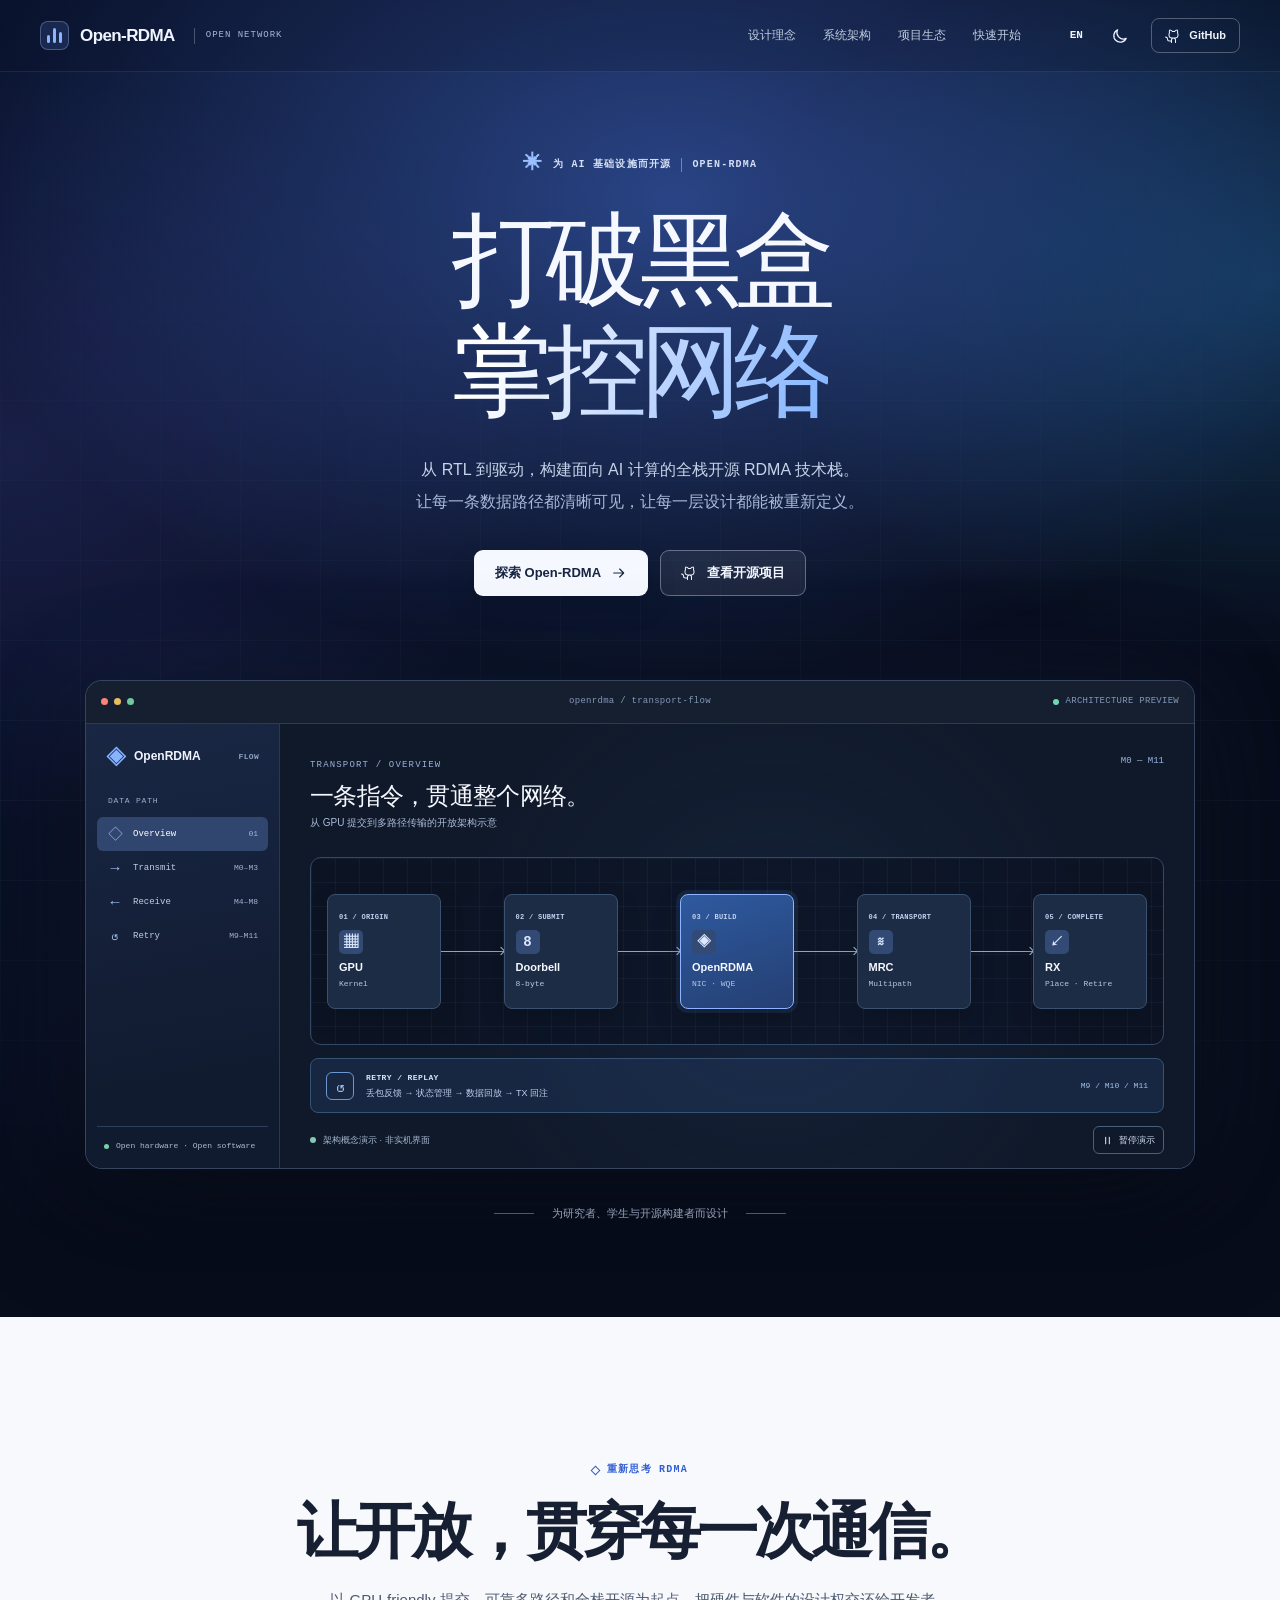
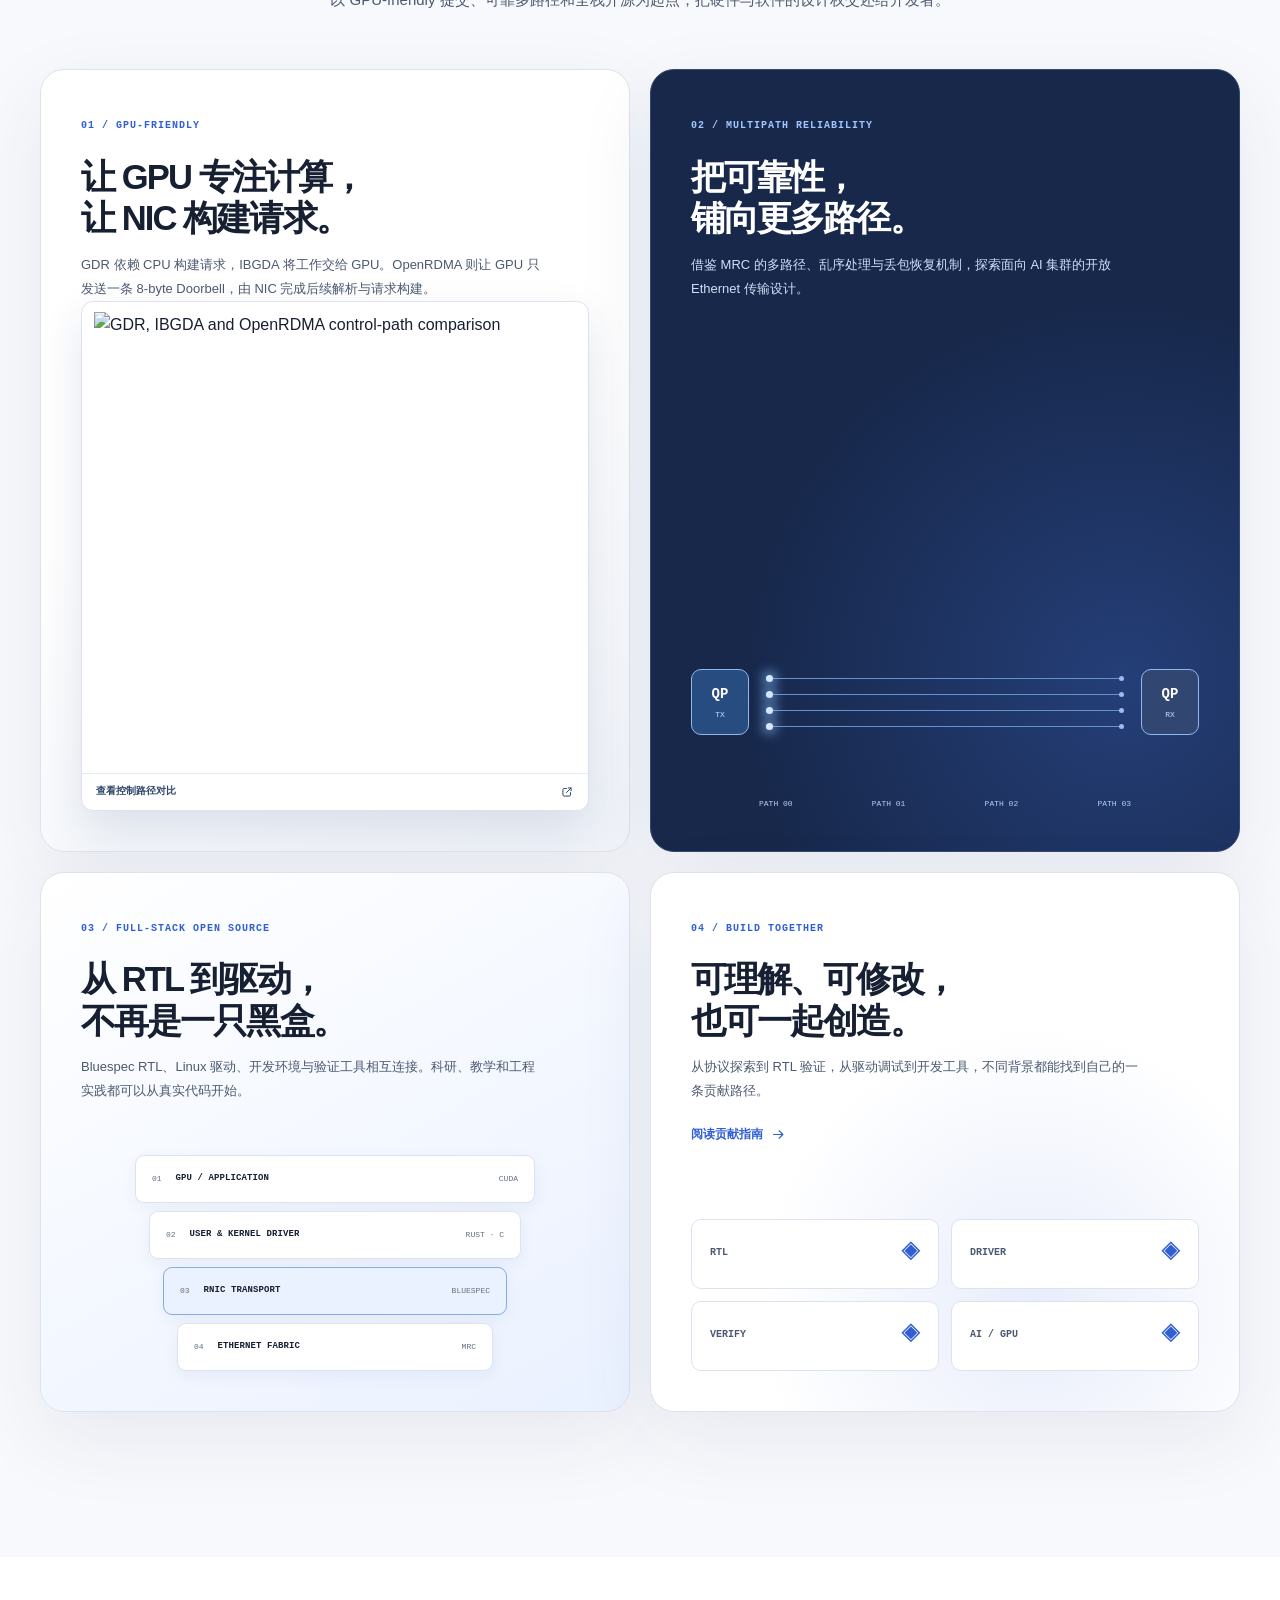
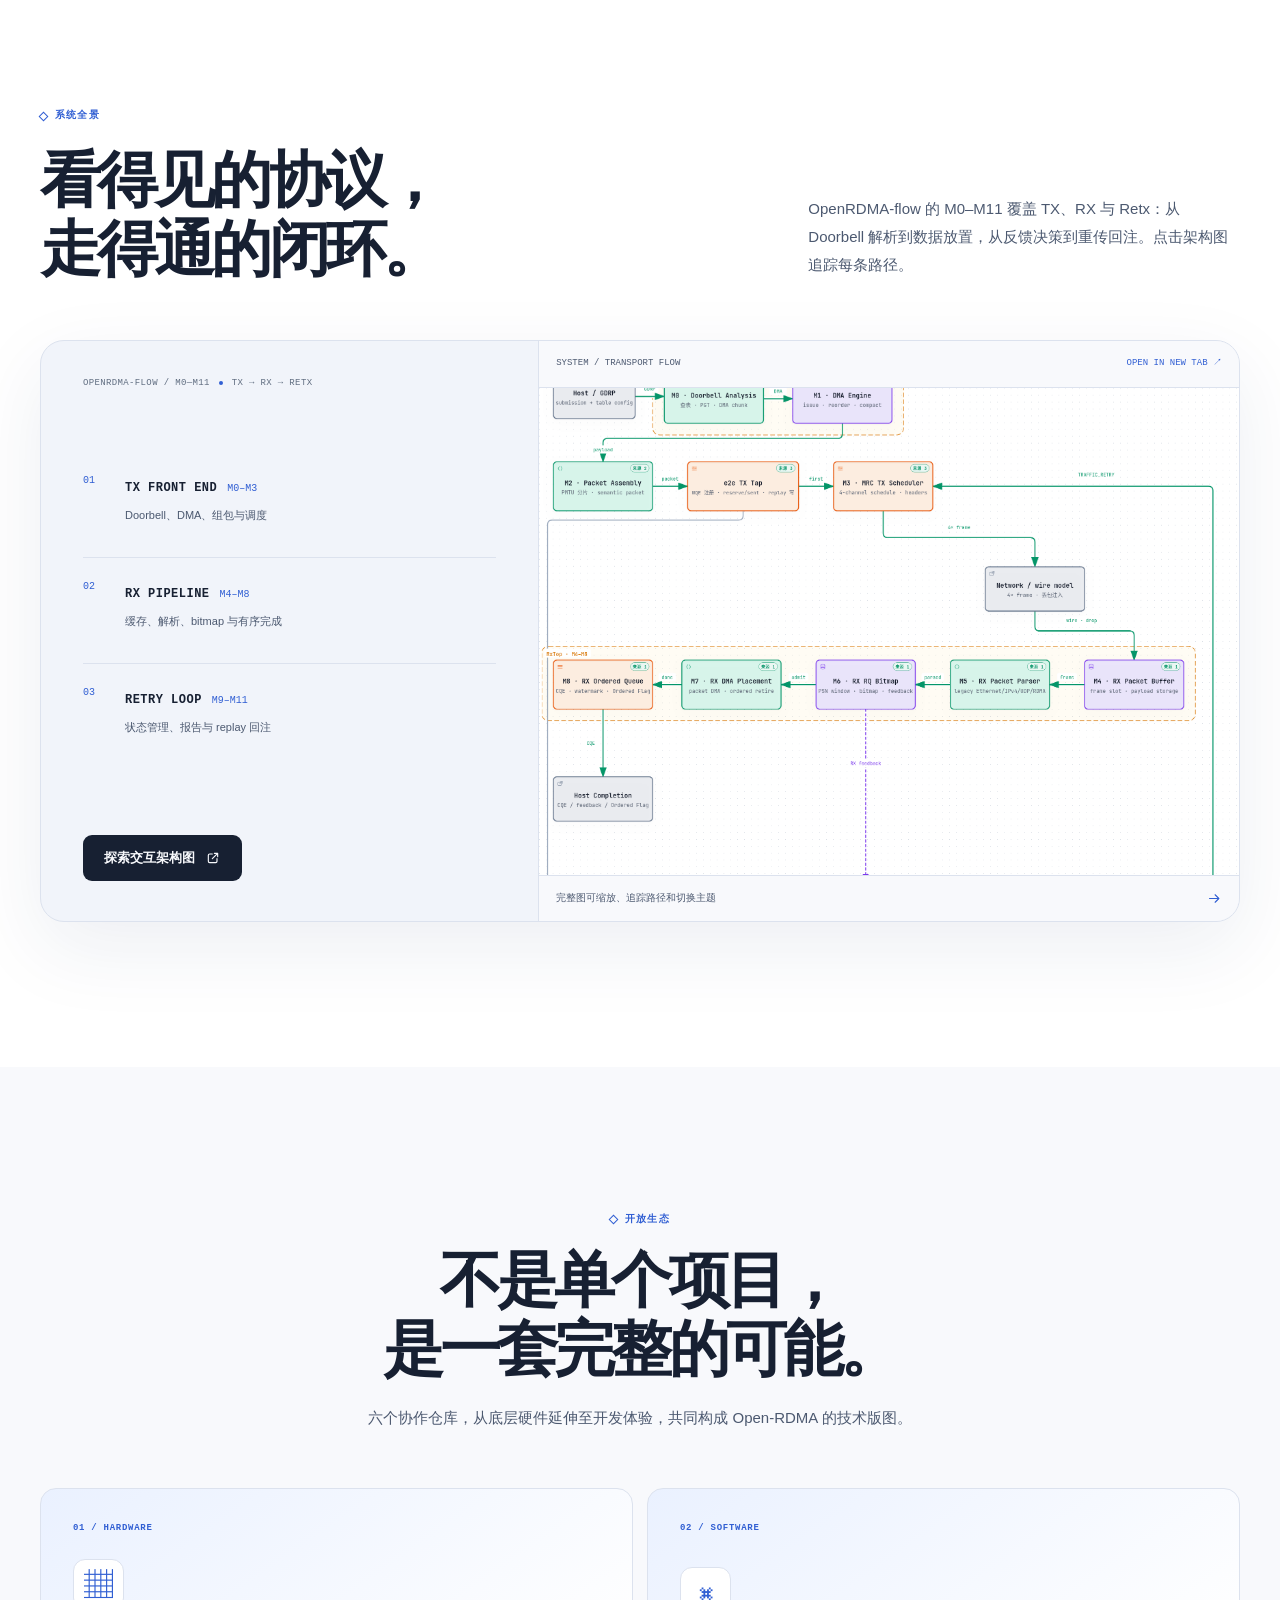
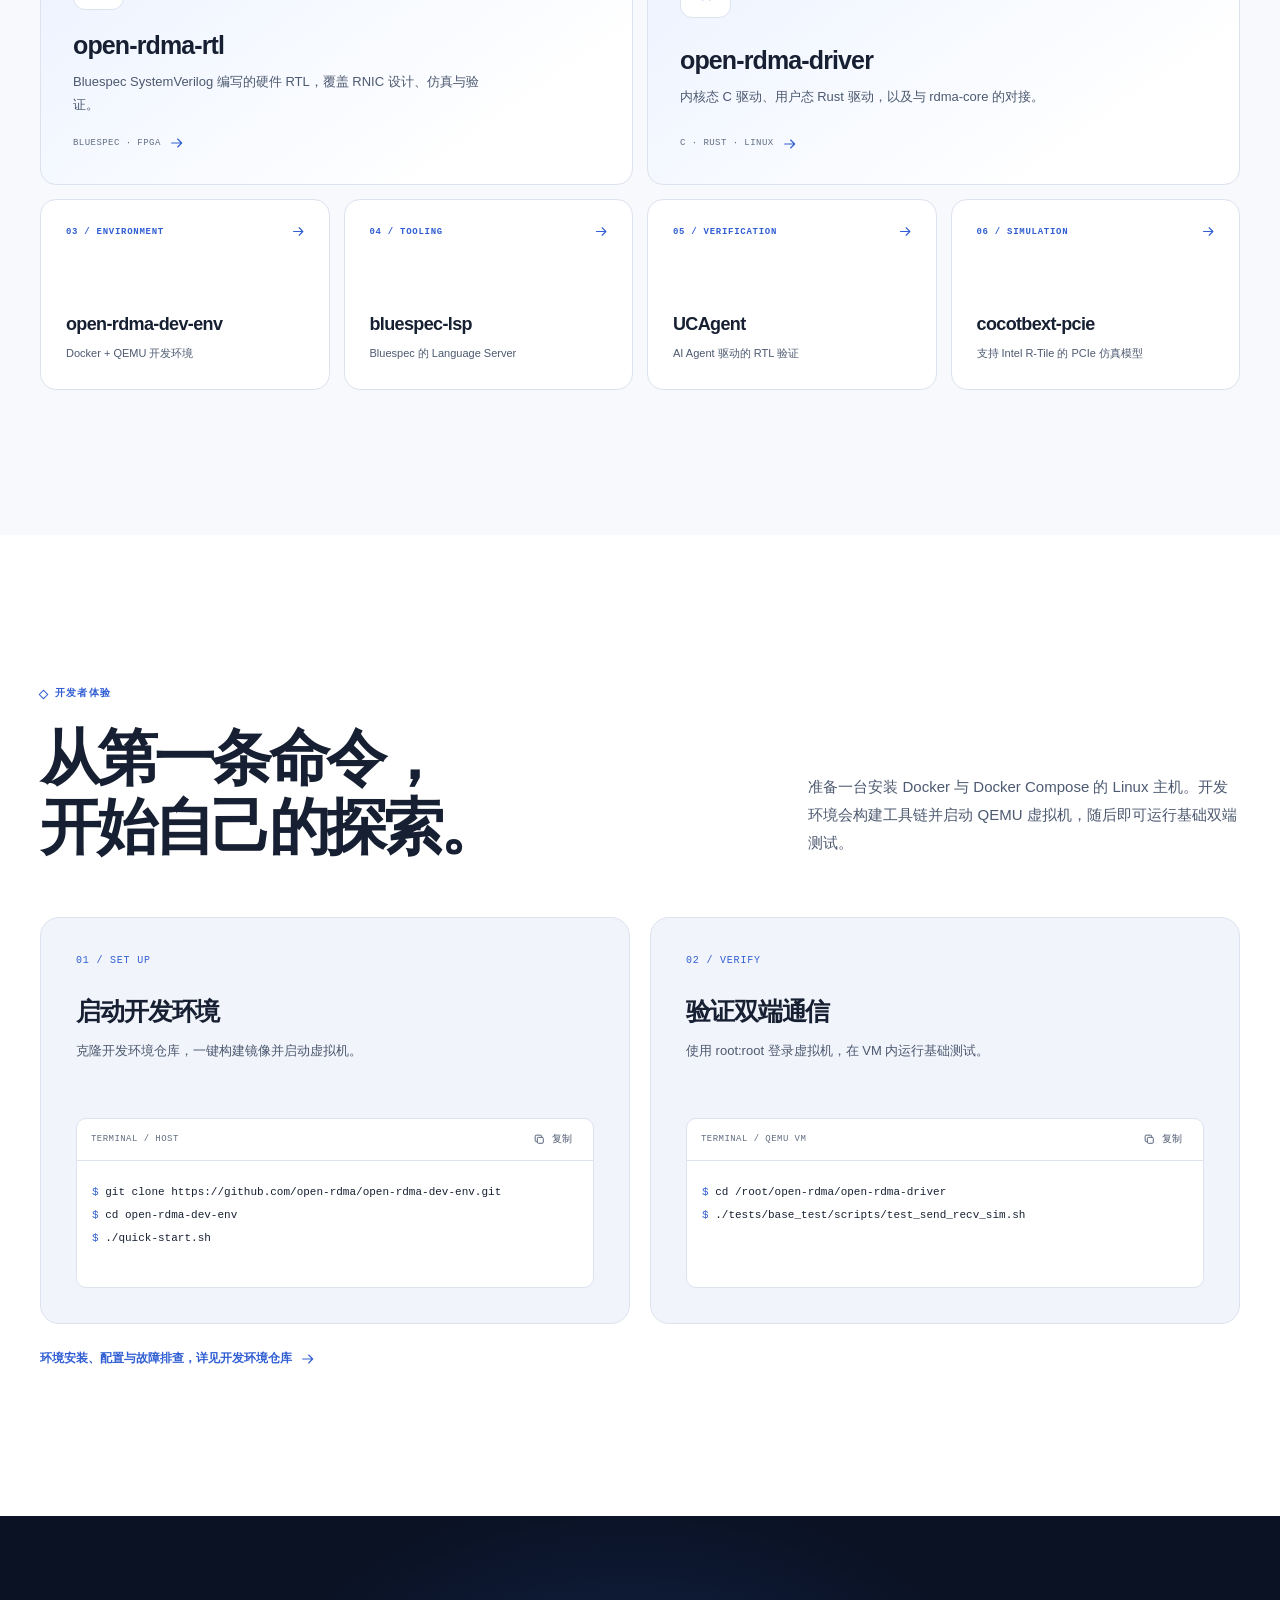
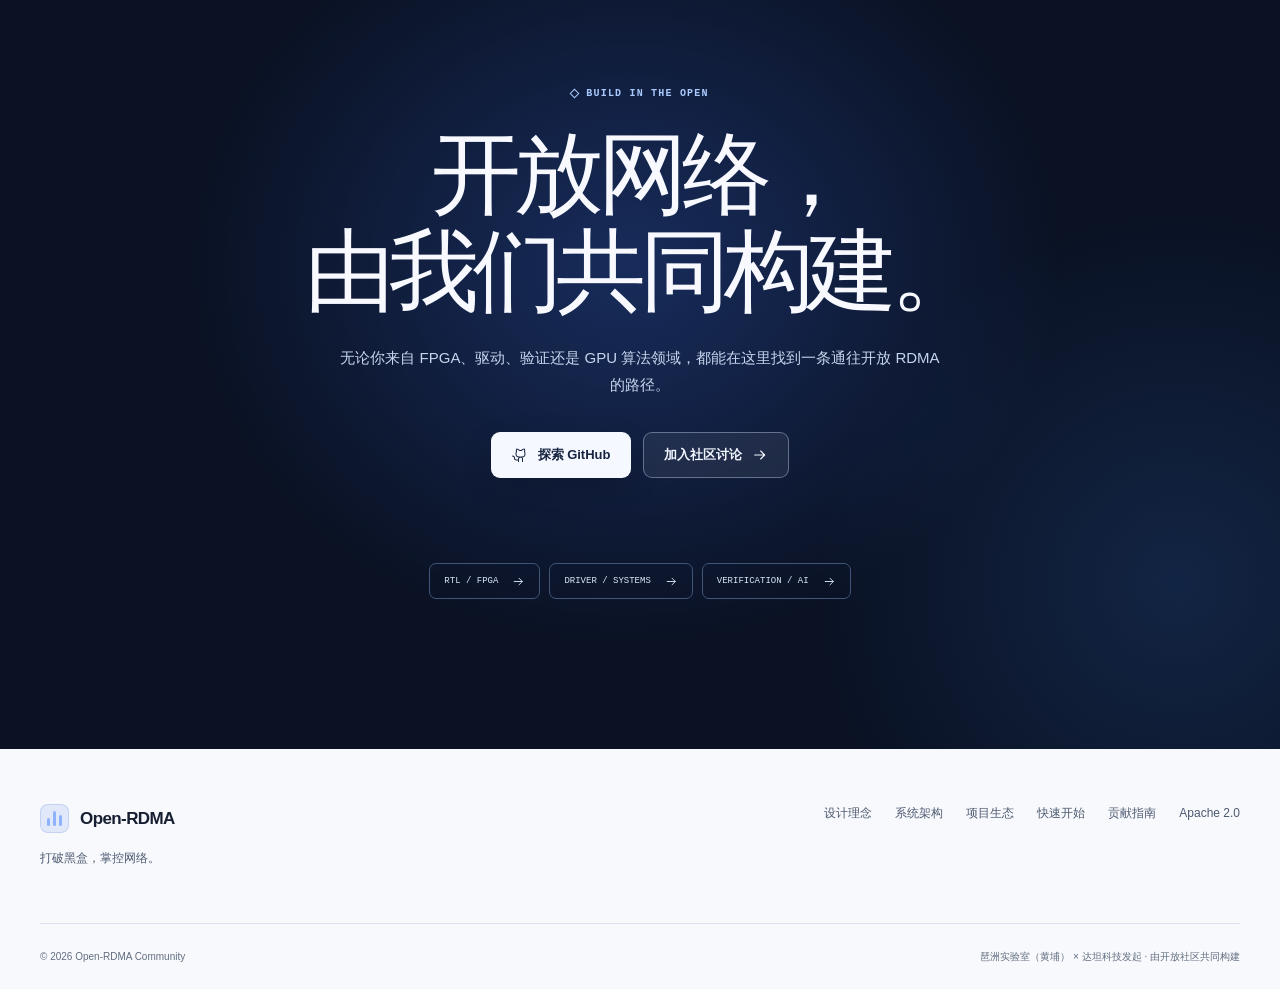
==== commit 4664df84: "feat: redesign Open-RDMA Pages landing page" ====
--- a/index.html
+++ b/index.html
@@ -3,492 +3,179 @@
 <head>
   <meta charset="utf-8">
   <meta name="viewport" content="width=device-width, initial-scale=1">
-  <meta name="theme-color" content="#f7f8fa" media="(prefers-color-scheme: light)">
-  <meta name="theme-color" content="#090b0f" media="(prefers-color-scheme: dark)">
-  <meta name="description" content="Open-RDMA：面向 AI 基础设施的全栈开源 RDMA 硬件与软件实现。">
+  <meta name="theme-color" content="#080d1b">
+  <meta name="description" content="Open-RDMA：从 RTL 到驱动，面向 AI 基础设施的全栈开源 RDMA 项目。">
   <meta name="keywords" content="Open-RDMA,RDMA,FPGA,Bluespec,MRC,AI Infrastructure,GPUDirect">
   <meta name="author" content="Open-RDMA Community">
-  <meta property="og:title" content="Open-RDMA | Open Network, Open Future">
-  <meta property="og:description" content="从 RTL 到驱动，打造面向 AI 基础设施的全栈开源 RDMA 技术栈。">
+  <meta property="og:title" content="Open-RDMA | 开放网络，开放未来">
+  <meta property="og:description" content="从 RTL 到驱动，构建面向 AI 基础设施的开放 RDMA 技术栈。">
   <meta property="og:type" content="website">
   <meta property="og:url" content="https://open-rdma.github.io/open-rdma/">
   <meta property="og:image" content="https://open-rdma.github.io/open-rdma/assets/architecture/openrdma-flow-architecture-dark.png">
   <meta name="twitter:card" content="summary_large_image">
   <meta name="twitter:title" content="Open-RDMA | Open Network, Open Future">
-  <meta name="twitter:description" content="A full-stack open-source RDMA hardware and software implementation for AI infrastructure.">
+  <meta name="twitter:description" content="A full-stack open-source RDMA hardware and software project for AI infrastructure.">
   <meta name="twitter:image" content="https://open-rdma.github.io/open-rdma/assets/architecture/openrdma-flow-architecture-dark.png">
   <link rel="canonical" href="https://open-rdma.github.io/open-rdma/">
   <link rel="icon" type="image/svg+xml" href="assets/site/favicon.svg">
   <link rel="stylesheet" href="assets/site/styles.css">
-  <title>Open-RDMA | Open Network, Open Future</title>
+  <title>Open-RDMA | 开放网络，开放未来</title>
   <script>
     (() => {
-      let theme = null;
+      let theme;
+      let language;
       try {
         theme = localStorage.getItem('openrdma-theme');
+        language = localStorage.getItem('openrdma-language');
       } catch {
-        // Storage may be unavailable in hardened browser contexts.
+        // The site still works when browser storage is unavailable.
       }
+      const root = document.documentElement;
       const resolved = theme === 'dark' || theme === 'light'
         ? theme
         : (matchMedia('(prefers-color-scheme: dark)').matches ? 'dark' : 'light');
-      document.documentElement.dataset.theme = resolved;
-      document.documentElement.style.colorScheme = resolved;
+      root.dataset.theme = resolved;
+      root.style.colorScheme = resolved;
+      if (language === 'en') {
+        root.dataset.lang = 'en';
+        root.lang = 'en';
+      }
     })();
   </script>
 </head>
 <body>
-  <a class="skip-link" href="#main-content">
-    <span class="i18n i18n-zh">跳到正文</span>
-    <span class="i18n i18n-en">Skip to content</span>
-  </a>
+  <a class="skip-link" href="#main-content"><span class="i18n i18n-zh">跳到正文</span><span class="i18n i18n-en">Skip to content</span></a>
 
   <svg class="svg-sprite" aria-hidden="true">
-    <symbol id="icon-arrow" viewBox="0 0 24 24">
-      <path d="M5 12h14M13 6l6 6-6 6" fill="none" stroke="currentColor" stroke-width="1.8" stroke-linecap="round" stroke-linejoin="round"/>
-    </symbol>
-    <symbol id="icon-github" viewBox="0 0 24 24">
-      <path fill="currentColor" d="M12 .7a11.5 11.5 0 0 0-3.64 22.41c.58.1.79-.25.79-.56v-2.23c-3.22.7-3.9-1.37-3.9-1.37-.53-1.34-1.29-1.7-1.29-1.7-1.05-.72.08-.7.08-.7 1.16.08 1.77 1.19 1.77 1.19 1.03 1.77 2.7 1.26 3.36.96.1-.75.4-1.26.73-1.55-2.57-.29-5.27-1.29-5.27-5.69 0-1.26.45-2.28 1.19-3.09-.12-.29-.52-1.46.11-3.05 0 0 .97-.31 3.16 1.18A10.9 10.9 0 0 1 12 6.11c.98 0 1.95.13 2.87.39 2.2-1.49 3.16-1.18 3.16-1.18.63 1.59.23 2.76.11 3.05.74.81 1.19 1.83 1.19 3.09 0 4.42-2.71 5.39-5.29 5.68.42.36.79 1.07.79 2.16v3.25c0 .31.21.67.8.56A11.5 11.5 0 0 0 12 .7Z"/>
-    </symbol>
-    <symbol id="icon-sun" viewBox="0 0 24 24">
-      <circle cx="12" cy="12" r="3.5" fill="none" stroke="currentColor" stroke-width="1.7"/>
-      <path d="M12 2v2m0 16v2M4.93 4.93l1.42 1.42m11.3 11.3 1.42 1.42M2 12h2m16 0h2M4.93 19.07l1.42-1.42m11.3-11.3 1.42-1.42" fill="none" stroke="currentColor" stroke-width="1.7" stroke-linecap="round"/>
-    </symbol>
-    <symbol id="icon-moon" viewBox="0 0 24 24">
-      <path d="M20.2 15.2A8.6 8.6 0 0 1 8.8 3.8a8.6 8.6 0 1 0 11.4 11.4Z" fill="none" stroke="currentColor" stroke-width="1.7" stroke-linejoin="round"/>
-    </symbol>
-    <symbol id="icon-copy" viewBox="0 0 24 24">
-      <rect x="8" y="8" width="11" height="11" rx="2" fill="none" stroke="currentColor" stroke-width="1.7"/>
-      <path d="M16 8V6a2 2 0 0 0-2-2H6a2 2 0 0 0-2 2v8a2 2 0 0 0 2 2h2" fill="none" stroke="currentColor" stroke-width="1.7"/>
-    </symbol>
-    <symbol id="icon-check" viewBox="0 0 24 24">
-      <path d="m5 12 4.5 4.5L19 7" fill="none" stroke="currentColor" stroke-width="1.8" stroke-linecap="round" stroke-linejoin="round"/>
-    </symbol>
-    <symbol id="icon-external" viewBox="0 0 24 24">
-      <path d="M14 5h5v5M19 5l-8 8" fill="none" stroke="currentColor" stroke-width="1.7" stroke-linecap="round" stroke-linejoin="round"/>
-      <path d="M18 13v4a2 2 0 0 1-2 2H7a2 2 0 0 1-2-2V8a2 2 0 0 1 2-2h4" fill="none" stroke="currentColor" stroke-width="1.7" stroke-linecap="round"/>
-    </symbol>
-    <symbol id="icon-menu" viewBox="0 0 24 24">
-      <path d="M4 7h16M4 12h16M4 17h16" fill="none" stroke="currentColor" stroke-width="1.8" stroke-linecap="round"/>
-    </symbol>
-    <symbol id="icon-close" viewBox="0 0 24 24">
-      <path d="m6 6 12 12M18 6 6 18" fill="none" stroke="currentColor" stroke-width="1.8" stroke-linecap="round"/>
-    </symbol>
+    <symbol id="icon-arrow" viewBox="0 0 24 24"><path d="M4 12h15m-6-6 6 6-6 6" fill="none" stroke="currentColor" stroke-width="1.7" stroke-linecap="round" stroke-linejoin="round"/></symbol>
+    <symbol id="icon-github" viewBox="0 0 256 256"><path fill="currentColor" d="M208.31 75.68A59.78 59.78 0 0 0 202.93 28a8 8 0 0 0-6.93-4 59.75 59.75 0 0 0-48 24h-24a59.75 59.75 0 0 0-48-24 8 8 0 0 0-6.93 4 59.78 59.78 0 0 0-5.38 47.68A58.14 58.14 0 0 0 56 104v8a56.06 56.06 0 0 0 48.44 55.47A39.8 39.8 0 0 0 96 192v8H72a24 24 0 0 1-24-24 40 40 0 0 0-40-40 8 8 0 0 0 0 16 24 24 0 0 1 24 24 40 40 0 0 0 40 40h24v16a8 8 0 0 0 16 0v-40a24 24 0 0 1 48 0v40a8 8 0 0 0 16 0v-40a39.8 39.8 0 0 0-8.44-24.53A56.06 56.06 0 0 0 216 112v-8a58.14 58.14 0 0 0-7.69-28.32M200 112a40 40 0 0 1-40 40h-48a40 40 0 0 1-40-40v-8a41.74 41.74 0 0 1 6.9-22.48 8 8 0 0 0 1.1-7.69 43.8 43.8 0 0 1 .79-33.58 43.88 43.88 0 0 1 32.32 20.06 8 8 0 0 0 6.71 3.69h32.35a8 8 0 0 0 6.74-3.69 43.87 43.87 0 0 1 32.32-20.06 43.8 43.8 0 0 1 .77 33.58 8.09 8.09 0 0 0 1 7.65 41.7 41.7 0 0 1 7 22.52Z"/></symbol>
+    <symbol id="icon-sun" viewBox="0 0 24 24"><circle cx="12" cy="12" r="3.5" fill="none" stroke="currentColor" stroke-width="1.7"/><path d="M12 2v2m0 16v2M4.93 4.93l1.42 1.42m11.3 11.3 1.42 1.42M2 12h2m16 0h2M4.93 19.07l1.42-1.42m11.3-11.3 1.42-1.42" fill="none" stroke="currentColor" stroke-width="1.7" stroke-linecap="round"/></symbol>
+    <symbol id="icon-moon" viewBox="0 0 24 24"><path d="M20.2 15.2A8.6 8.6 0 0 1 8.8 3.8a8.6 8.6 0 1 0 11.4 11.4Z" fill="none" stroke="currentColor" stroke-width="1.7" stroke-linejoin="round"/></symbol>
+    <symbol id="icon-copy" viewBox="0 0 24 24"><rect x="8" y="8" width="11" height="11" rx="2" fill="none" stroke="currentColor" stroke-width="1.7"/><path d="M16 8V6a2 2 0 0 0-2-2H6a2 2 0 0 0-2 2v8a2 2 0 0 0 2 2h2" fill="none" stroke="currentColor" stroke-width="1.7"/></symbol>
+    <symbol id="icon-check" viewBox="0 0 24 24"><path d="m5 12 4.5 4.5L19 7" fill="none" stroke="currentColor" stroke-width="1.8" stroke-linecap="round" stroke-linejoin="round"/></symbol>
+    <symbol id="icon-external" viewBox="0 0 24 24"><path d="M14 5h5v5M19 5l-8 8M18 13v4a2 2 0 0 1-2 2H7a2 2 0 0 1-2-2V8a2 2 0 0 1 2-2h4" fill="none" stroke="currentColor" stroke-width="1.7" stroke-linecap="round" stroke-linejoin="round"/></symbol>
+    <symbol id="icon-menu" viewBox="0 0 24 24"><path d="M4 7h16M4 12h16M4 17h16" fill="none" stroke="currentColor" stroke-width="1.8" stroke-linecap="round"/></symbol>
+    <symbol id="icon-close" viewBox="0 0 24 24"><path d="m6 6 12 12M18 6 6 18" fill="none" stroke="currentColor" stroke-width="1.8" stroke-linecap="round"/></symbol>
+    <symbol id="icon-pause" viewBox="0 0 24 24"><path d="M8 5v14M16 5v14" fill="none" stroke="currentColor" stroke-width="2.3" stroke-linecap="round"/></symbol>
+    <symbol id="icon-play" viewBox="0 0 24 24"><path d="m8 5 11 7-11 7V5Z" fill="currentColor"/></symbol>
   </svg>
 
   <div class="scroll-progress" aria-hidden="true"><span></span></div>
-
   <header class="site-header" data-header>
-    <div class="header-inner">
-      <a class="brand" href="#top" aria-label="Open-RDMA home">
-        <span class="brand-mark" aria-hidden="true">
-          <span></span><span></span><span></span>
-        </span>
-        <span>Open-RDMA</span>
-      </a>
-
+    <div class="header-inner container">
+      <a class="brand" href="#top" aria-label="Open-RDMA home"><span class="brand-mark" aria-hidden="true"><i></i><i></i><i></i></span><span>Open-RDMA</span><span class="brand-divider" aria-hidden="true"></span><span class="brand-note">OPEN NETWORK</span></a>
       <nav class="desktop-nav" aria-label="Main navigation">
-        <a href="#why">
-          <span class="i18n i18n-zh">理念</span><span class="i18n i18n-en">Why</span>
-        </a>
-        <a href="#architecture">
-          <span class="i18n i18n-zh">架构</span><span class="i18n i18n-en">Architecture</span>
-        </a>
-        <a href="#ecosystem">
-          <span class="i18n i18n-zh">生态</span><span class="i18n i18n-en">Ecosystem</span>
-        </a>
-        <a href="#start">
-          <span class="i18n i18n-zh">开始</span><span class="i18n i18n-en">Start</span>
-        </a>
-        <a href="#community">
-          <span class="i18n i18n-zh">社区</span><span class="i18n i18n-en">Community</span>
-        </a>
+        <a href="#why"><span class="i18n i18n-zh">设计理念</span><span class="i18n i18n-en">The idea</span></a>
+        <a href="#architecture"><span class="i18n i18n-zh">系统架构</span><span class="i18n i18n-en">Architecture</span></a>
+        <a href="#ecosystem"><span class="i18n i18n-zh">项目生态</span><span class="i18n i18n-en">Ecosystem</span></a>
+        <a href="#start"><span class="i18n i18n-zh">快速开始</span><span class="i18n i18n-en">Get started</span></a>
       </nav>
-
       <div class="header-actions">
-        <button class="icon-button language-toggle" type="button" data-language-toggle aria-label="Switch to English">
-          <span data-language-label>EN</span>
-        </button>
-        <button class="icon-button theme-toggle" type="button" data-theme-toggle aria-label="切换深浅主题">
-          <svg class="theme-icon theme-icon-sun" aria-hidden="true"><use href="#icon-sun"/></svg>
-          <svg class="theme-icon theme-icon-moon" aria-hidden="true"><use href="#icon-moon"/></svg>
-        </button>
-        <a class="icon-button" href="https://github.com/open-rdma/open-rdma" target="_blank" rel="noopener noreferrer" aria-label="GitHub">
-          <svg aria-hidden="true"><use href="#icon-github"/></svg>
-        </a>
-        <button class="icon-button menu-toggle" type="button" data-menu-toggle aria-label="打开菜单" aria-expanded="false" aria-controls="mobile-menu">
-          <svg class="menu-open-icon" aria-hidden="true"><use href="#icon-menu"/></svg>
-          <svg class="menu-close-icon" aria-hidden="true"><use href="#icon-close"/></svg>
-        </button>
+        <button class="icon-button language-toggle" type="button" data-language-toggle aria-label="Switch to English"><span data-language-label>EN</span></button>
+        <button class="icon-button theme-toggle" type="button" data-theme-toggle aria-label="切换深浅主题"><svg class="theme-icon theme-icon-sun" aria-hidden="true"><use href="#icon-sun"/></svg><svg class="theme-icon theme-icon-moon" aria-hidden="true"><use href="#icon-moon"/></svg></button>
+        <a class="header-github" aria-label="GitHub" href="https://github.com/open-rdma/open-rdma" target="_blank" rel="noopener noreferrer"><svg aria-hidden="true"><use href="#icon-github"/></svg><span>GitHub</span></a>
+        <button class="icon-button menu-toggle" type="button" data-menu-toggle aria-label="打开菜单" aria-expanded="false" aria-controls="mobile-menu"><svg class="menu-open-icon" aria-hidden="true"><use href="#icon-menu"/></svg><svg class="menu-close-icon" aria-hidden="true"><use href="#icon-close"/></svg></button>
       </div>
     </div>
-
     <nav class="mobile-nav" id="mobile-menu" data-mobile-nav aria-label="Mobile navigation">
-      <a href="#why"><span class="i18n i18n-zh">理念</span><span class="i18n i18n-en">Why</span></a>
-      <a href="#architecture"><span class="i18n i18n-zh">架构</span><span class="i18n i18n-en">Architecture</span></a>
-      <a href="#ecosystem"><span class="i18n i18n-zh">生态</span><span class="i18n i18n-en">Ecosystem</span></a>
-      <a href="#start"><span class="i18n i18n-zh">开始</span><span class="i18n i18n-en">Start</span></a>
-      <a href="#community"><span class="i18n i18n-zh">社区</span><span class="i18n i18n-en">Community</span></a>
+      <a href="#why"><span class="i18n i18n-zh">设计理念</span><span class="i18n i18n-en">The idea</span><svg aria-hidden="true"><use href="#icon-arrow"/></svg></a>
+      <a href="#architecture"><span class="i18n i18n-zh">系统架构</span><span class="i18n i18n-en">Architecture</span><svg aria-hidden="true"><use href="#icon-arrow"/></svg></a>
+      <a href="#ecosystem"><span class="i18n i18n-zh">项目生态</span><span class="i18n i18n-en">Ecosystem</span><svg aria-hidden="true"><use href="#icon-arrow"/></svg></a>
+      <a href="#start"><span class="i18n i18n-zh">快速开始</span><span class="i18n i18n-en">Get started</span><svg aria-hidden="true"><use href="#icon-arrow"/></svg></a>
+      <a href="#community"><span class="i18n i18n-zh">加入社区</span><span class="i18n i18n-en">Community</span><svg aria-hidden="true"><use href="#icon-arrow"/></svg></a>
     </nav>
   </header>
 
   <main id="main-content">
     <section class="hero" id="top" aria-labelledby="hero-title">
-      <div class="hero-grid" aria-hidden="true"></div>
-      <div class="hero-glow hero-glow-one" aria-hidden="true"></div>
-      <div class="hero-glow hero-glow-two" aria-hidden="true"></div>
-
-      <div class="container hero-layout">
-        <div class="hero-copy reveal">
-          <a class="eyebrow" href="https://github.com/open-rdma/open-rdma" target="_blank" rel="noopener noreferrer">
-            <span class="status-dot"></span>
-            <span class="i18n i18n-zh">全栈开源 · 面向 AI 基础设施</span>
-            <span class="i18n i18n-en">FULL-STACK OPEN SOURCE · BUILT FOR AI</span>
-            <svg aria-hidden="true"><use href="#icon-arrow"/></svg>
-          </a>
-
-          <h1 id="hero-title">
-            <span class="i18n i18n-zh">打破黑盒，<br><span class="hero-accent">掌控网络。</span></span>
-            <span class="i18n i18n-en">Break the black box.<br><span class="hero-accent">Own the network.</span></span>
-          </h1>
-
-          <p class="hero-lede">
-            <span class="i18n i18n-zh">从 RTL、Linux 驱动到 GPU-friendly 通信，Open-RDMA 正在构建一套透明、可定制、为 AI 集群而生的开放 RDMA 技术栈。</span>
-            <span class="i18n i18n-en">From RTL and Linux drivers to GPU-friendly communication, Open-RDMA is building a transparent, customizable RDMA stack for AI clusters.</span>
-          </p>
-
+      <div class="hero-lightfield" aria-hidden="true"></div>
+      <div class="hero-lines" aria-hidden="true"></div>
+      <div class="hero-content container">
+        <div class="hero-intro">
+          <p class="hero-badge"><span class="badge-spark" aria-hidden="true">✳</span><span class="i18n i18n-zh">为 AI 基础设施而开源</span><span class="i18n i18n-en">OPEN SOURCE FOR AI INFRASTRUCTURE</span><span class="badge-rule" aria-hidden="true"></span>OPEN-RDMA</p>
+          <h1 id="hero-title"><span class="i18n i18n-zh">打破黑盒<br><em>掌控网络</em></span><span class="i18n i18n-en">Break the black box.<br><em>Own the network.</em></span></h1>
+          <div class="hero-lead">
+            <p class="i18n i18n-zh">从 RTL 到驱动，构建面向 AI 计算的全栈开源 RDMA 技术栈。</p>
+            <p class="i18n i18n-en">A full-stack open-source RDMA hardware and software project for AI infrastructure.</p>
+            <p class="i18n i18n-zh">让每一条数据路径都清晰可见，让每一层设计都能被重新定义。</p>
+            <p class="i18n i18n-en">Make every data path visible. Make every layer open to reinvention.</p>
+          </div>
           <div class="hero-actions-row">
-            <a class="button button-primary" href="#start">
-              <span class="i18n i18n-zh">开始探索</span><span class="i18n i18n-en">Start exploring</span>
-              <svg aria-hidden="true"><use href="#icon-arrow"/></svg>
-            </a>
-            <a class="button button-secondary" href="https://github.com/open-rdma/open-rdma" target="_blank" rel="noopener noreferrer">
-              <svg aria-hidden="true"><use href="#icon-github"/></svg>
-              <span class="i18n i18n-zh">在 GitHub 查看</span><span class="i18n i18n-en">View on GitHub</span>
-            </a>
-          </div>
-
-          <div class="hero-note">
-            <span class="note-line"></span>
-            <span class="i18n i18n-zh">为研究者、高校学生与 RDMA 新人打造</span>
-            <span class="i18n i18n-en">Built for researchers, students, and RDMA newcomers</span>
+            <a class="button button-primary" href="#why"><span class="i18n i18n-zh">探索 Open-RDMA</span><span class="i18n i18n-en">Explore Open-RDMA</span><svg aria-hidden="true"><use href="#icon-arrow"/></svg></a>
+            <a class="button button-ghost" href="https://github.com/open-rdma/open-rdma" target="_blank" rel="noopener noreferrer"><svg aria-hidden="true"><use href="#icon-github"/></svg><span><span class="i18n i18n-zh">查看开源项目</span><span class="i18n i18n-en">View the source</span></span></a>
           </div>
         </div>
 
-        <div class="network-stage reveal" data-delay="1" aria-label="Open-RDMA request path illustration">
-          <div class="stage-toolbar">
-            <div class="stage-lights" aria-hidden="true"><span></span><span></span><span></span></div>
-            <span class="stage-title">openrdma://request-path</span>
-            <span class="stage-live"><span></span> LIVE</span>
-          </div>
-
-          <div class="stage-canvas">
-            <div class="canvas-grid" aria-hidden="true"></div>
-            <div class="packet packet-one" aria-hidden="true"></div>
-            <div class="packet packet-two" aria-hidden="true"></div>
-
-            <div class="flow-node node-gpu">
-              <span class="node-index">01</span>
-              <span class="node-kicker">SOURCE</span>
-              <strong>GPU</strong>
-              <span class="node-meta">Kernel</span>
-            </div>
-
-            <div class="flow-edge edge-one" aria-hidden="true"><span></span></div>
-
-            <div class="flow-node node-doorbell">
-              <span class="node-index">02</span>
-              <span class="node-kicker">INSTRUCTION</span>
-              <strong>8-byte</strong>
-              <span class="node-meta">Doorbell</span>
-            </div>
-
-            <div class="flow-edge edge-two" aria-hidden="true"><span></span></div>
-
-            <div class="flow-node node-nic featured-node">
-              <span class="node-index">03</span>
-              <span class="node-kicker">REQUEST ENGINE</span>
-              <strong>OpenRDMA</strong>
-              <span class="node-meta">NIC builds WQE</span>
-            </div>
-
-            <div class="multipath" aria-hidden="true">
-              <span class="path path-a"></span>
-              <span class="path path-b"></span>
-              <span class="path path-c"></span>
-              <span class="path path-d"></span>
-            </div>
-
-            <div class="flow-node node-fabric">
-              <span class="node-index">04</span>
-              <span class="node-kicker">TRANSPORT</span>
-              <strong>MRC</strong>
-              <span class="node-meta">4 Ethernet paths</span>
-            </div>
-
-            <div class="stage-caption">
-              <span><i></i> GDR</span>
-              <span><i></i> IBGDA</span>
-              <span class="active"><i></i> OpenRDMA</span>
+        <div class="showcase-shell" data-demo aria-label="OpenRDMA transmission path concept illustration">
+          <div class="showcase-topbar"><div class="window-controls" aria-hidden="true"><i></i><i></i><i></i></div><span class="showcase-file">openrdma / transport-flow</span><div class="topbar-right"><span class="topbar-indicator" aria-hidden="true"></span><span>ARCHITECTURE PREVIEW</span></div></div>
+          <div class="showcase-body">
+            <aside class="showcase-sidebar" aria-hidden="true">
+              <div class="sidebar-brand"><span class="sidebar-mark">◈</span> OpenRDMA<span class="sidebar-brand-sub">FLOW</span></div>
+              <p>DATA PATH</p>
+              <div class="sidebar-link active"><span class="sidebar-glyph">◇</span> Overview <span class="sidebar-counter">01</span></div>
+              <div class="sidebar-link"><span class="sidebar-glyph">→</span> Transmit <span class="sidebar-counter">M0–M3</span></div>
+              <div class="sidebar-link"><span class="sidebar-glyph">←</span> Receive <span class="sidebar-counter">M4–M8</span></div>
+              <div class="sidebar-link"><span class="sidebar-glyph">↺</span> Retry <span class="sidebar-counter">M9–M11</span></div>
+              <div class="sidebar-bottom"><span class="sidebar-status"></span> Open hardware · Open software</div>
+            </aside>
+            <div class="showcase-main">
+              <div class="showcase-heading"><div><span class="screen-overline">TRANSPORT / OVERVIEW</span><h2><span class="i18n i18n-zh">一条指令，贯通整个网络。</span><span class="i18n i18n-en">One instruction. A whole network.</span></h2><p><span class="i18n i18n-zh">从 GPU 提交到多路径传输的开放架构示意</span><span class="i18n i18n-en">An open architecture from GPU submission to multipath transport</span></p></div><span class="screen-version">M0 — M11</span></div>
+              <div class="flow-panel">
+                <div class="flow-grid" aria-hidden="true"></div>
+                <div class="flow-step"><span class="flow-step-id">01 / ORIGIN</span><span class="flow-step-icon icon-gpu" aria-hidden="true">▦</span><strong>GPU</strong><small>Kernel</small></div>
+                <div class="flow-connector" aria-hidden="true"><i></i></div>
+                <div class="flow-step"><span class="flow-step-id">02 / SUBMIT</span><span class="flow-step-icon icon-doorbell" aria-hidden="true">8</span><strong>Doorbell</strong><small>8-byte</small></div>
+                <div class="flow-connector" aria-hidden="true"><i></i></div>
+                <div class="flow-step flow-step-primary"><span class="flow-step-id">03 / BUILD</span><span class="flow-step-icon icon-nic" aria-hidden="true">◈</span><strong>OpenRDMA</strong><small>NIC · WQE</small></div>
+                <div class="flow-connector" aria-hidden="true"><i></i></div>
+                <div class="flow-step"><span class="flow-step-id">04 / TRANSPORT</span><span class="flow-step-icon icon-mrc" aria-hidden="true">≋</span><strong>MRC</strong><small>Multipath</small></div>
+                <div class="flow-connector" aria-hidden="true"><i></i></div>
+                <div class="flow-step"><span class="flow-step-id">05 / COMPLETE</span><span class="flow-step-icon icon-rx" aria-hidden="true">↙</span><strong>RX</strong><small>Place · Retire</small></div>
+              </div>
+              <div class="replay-track"><span class="replay-icon" aria-hidden="true">↺</span><div><strong>RETRY / REPLAY</strong><span><span class="i18n i18n-zh">丢包反馈 → 状态管理 → 数据回放 → TX 回注</span><span class="i18n i18n-en">Loss feedback → State → Replay → TX reinjection</span></span></div><span class="replay-modules">M9 / M10 / M11</span></div>
+              <div class="showcase-footer"><span class="concept-label"><span class="i18n i18n-zh">架构概念演示 · 非实机界面</span><span class="i18n i18n-en">Architecture concept · Not a live product UI</span></span><button type="button" class="demo-toggle" data-demo-toggle aria-label="暂停演示" aria-pressed="false"><svg class="demo-icon-pause" aria-hidden="true"><use href="#icon-pause"/></svg><svg class="demo-icon-play" aria-hidden="true"><use href="#icon-play"/></svg><span class="i18n i18n-zh"><span data-demo-state-zh>暂停演示</span></span><span class="i18n i18n-en"><span data-demo-state-en>Pause animation</span></span></button></div>
             </div>
           </div>
         </div>
-      </div>
-
-      <div class="container stat-rail reveal" data-delay="2">
-        <div class="stat-item"><strong>8-byte</strong><span>GPU Doorbell</span></div>
-        <div class="stat-item"><strong>M0–M11</strong><span><span class="i18n i18n-zh">模块化数据流</span><span class="i18n i18n-en">Modular data flow</span></span></div>
-        <div class="stat-item"><strong>6</strong><span><span class="i18n i18n-zh">协作仓库</span><span class="i18n i18n-en">Project repositories</span></span></div>
-        <div class="stat-item"><strong>Apache 2.0</strong><span><span class="i18n i18n-zh">开放许可证</span><span class="i18n i18n-en">Open license</span></span></div>
+        <p class="hero-afterword"><span class="afterword-line" aria-hidden="true"></span><span class="i18n i18n-zh">为研究者、学生与开源构建者而设计</span><span class="i18n i18n-en">For researchers, students, and open-source builders</span><span class="afterword-line" aria-hidden="true"></span></p>
       </div>
     </section>
 
-    <section class="section section-border" id="why" aria-labelledby="why-title">
+    <section class="section capabilities" id="why" aria-labelledby="why-title">
       <div class="container">
-        <div class="section-heading reveal">
-          <div>
-            <span class="section-kicker"><span>01</span> / <span class="i18n i18n-zh">设计原则</span><span class="i18n i18n-en">PRINCIPLES</span></span>
-            <h2 id="why-title"><span class="i18n i18n-zh">为什么选择 Open-RDMA</span><span class="i18n i18n-en">Why Open-RDMA</span></h2>
-          </div>
-          <p>
-            <span class="i18n i18n-zh">面向 AI 时代重新思考 RDMA，让系统的每一层都可以被理解、修改与协同优化。</span>
-            <span class="i18n i18n-en">Rethinking RDMA for the AI era, so every layer can be understood, modified, and co-optimized.</span>
-          </p>
-        </div>
-
-        <div class="principle-grid">
-          <article class="principle-card reveal">
-            <div class="card-topline"><span>01</span><span>OPEN</span></div>
-            <div class="card-symbol symbol-open" aria-hidden="true"><span></span><span></span><span></span></div>
-            <h3><span class="i18n i18n-zh">全栈透明</span><span class="i18n i18n-en">Transparent by design</span></h3>
-            <p><span class="i18n i18n-zh">从 Bluespec RTL 到 Linux 用户态与内核态驱动，每一层都公开可审阅，不再依赖闭源 RNIC 黑盒。</span><span class="i18n i18n-en">From Bluespec RTL to Linux user-space and kernel drivers, every layer is open for inspection—no black-box RNIC required.</span></p>
-            <div class="card-tags"><span>RTL</span><span>Driver</span><span>FPGA</span></div>
-          </article>
-
-          <article class="principle-card reveal" data-delay="1">
-            <div class="card-topline"><span>02</span><span>GPU-FIRST</span></div>
-            <div class="card-symbol symbol-gpu" aria-hidden="true"><span></span><span></span><span></span><span></span></div>
-            <h3><span class="i18n i18n-zh">为 GPU 减负</span><span class="i18n i18n-en">Less work for the GPU</span></h3>
-            <p><span class="i18n i18n-zh">GPU 仅提交极简 8-byte Doorbell，NIC 解析预配置操作并生成完整请求，缩短控制路径。</span><span class="i18n i18n-en">The GPU submits a minimal 8-byte Doorbell; the NIC resolves the preconfigured operation and builds the full request.</span></p>
-            <div class="card-tags"><span>8-byte DB</span><span>WQE</span><span>NIC</span></div>
-          </article>
-
-          <article class="principle-card reveal" data-delay="2">
-            <div class="card-topline"><span>03</span><span>MULTIPATH</span></div>
-            <div class="card-symbol symbol-path" aria-hidden="true"><span></span><span></span><span></span><span></span></div>
-            <h3><span class="i18n i18n-zh">可靠多路径</span><span class="i18n i18n-en">Reliable multipath</span></h3>
-            <p><span class="i18n i18n-zh">借鉴 MRC 的多路径传输、乱序处理、丢包恢复与路径故障机制，探索开放 Ethernet fabric。</span><span class="i18n i18n-en">Drawing on MRC for multipath transport, out-of-order handling, loss recovery, and path-failure resilience.</span></p>
-            <div class="card-tags"><span>MRC</span><span>ECMP</span><span>Retx</span></div>
-          </article>
+        <div class="section-heading centered reveal"><span class="eyebrow"><span class="eyebrow-mark" aria-hidden="true"></span><span class="i18n i18n-zh">重新思考 RDMA</span><span class="i18n i18n-en">RETHINKING RDMA</span></span><h2 id="why-title"><span class="i18n i18n-zh">让开放，贯穿每一次通信。</span><span class="i18n i18n-en">Open at every layer of communication.</span></h2><p><span class="i18n i18n-zh">以 GPU-friendly 提交、可靠多路径和全栈开源为起点，把硬件与软件的设计权交还给开发者。</span><span class="i18n i18n-en">GPU-friendly submission, reliable multipath, and an open stack put hardware and software back in the hands of builders.</span></p></div>
+        <div class="capability-grid">
+          <article class="capability-card card-submission reveal"><div class="card-copy"><span class="card-index">01 / GPU-FRIENDLY</span><h3><span class="i18n i18n-zh">让 GPU 专注计算，<br>让 NIC 构建请求。</span><span class="i18n i18n-en">Let the GPU compute.<br>Let the NIC build.</span></h3><p><span class="i18n i18n-zh">GDR 依赖 CPU 构建请求，IBGDA 将工作交给 GPU。OpenRDMA 则让 GPU 只发送一条 8-byte Doorbell，由 NIC 完成后续解析与请求构建。</span><span class="i18n i18n-en">GDR builds on the CPU; IBGDA moves the work to the GPU. OpenRDMA lets the GPU submit an 8-byte Doorbell while the NIC builds the request.</span></p></div><a class="comparison-art" href="assets/openrdma-control-path-comparison.svg" target="_blank" rel="noopener noreferrer" aria-label="Open the GDR, IBGDA and OpenRDMA control-path comparison"><img src="assets/openrdma-control-path-comparison.svg" alt="GDR, IBGDA and OpenRDMA control-path comparison" width="1241" height="471" loading="lazy"><span><span class="i18n i18n-zh">查看控制路径对比</span><span class="i18n i18n-en">Explore the control paths</span><svg aria-hidden="true"><use href="#icon-external"/></svg></span></a></article>
+          <article class="capability-card card-multipath reveal" data-delay="1"><div class="card-copy"><span class="card-index">02 / MULTIPATH RELIABILITY</span><h3><span class="i18n i18n-zh">把可靠性，<br>铺向更多路径。</span><span class="i18n i18n-en">Reliability across<br>more paths.</span></h3><p><span class="i18n i18n-zh">借鉴 MRC 的多路径、乱序处理与丢包恢复机制，探索面向 AI 集群的开放 Ethernet 传输设计。</span><span class="i18n i18n-en">Drawing on MRC for multipath, out-of-order handling, and loss recovery in open Ethernet transport for AI clusters.</span></p></div><div class="route-visual" aria-label="Four paths between a source and destination"><div class="route-source">QP<span>TX</span></div><div class="route-lines" aria-hidden="true"><span class="route-line"><i></i></span><span class="route-line"><i></i></span><span class="route-line"><i></i></span><span class="route-line"><i></i></span></div><div class="route-target">QP<span>RX</span></div></div><div class="route-labels"><span>PATH 00</span><span>PATH 01</span><span>PATH 02</span><span>PATH 03</span></div></article>
+          <article class="capability-card card-open reveal"><div class="card-copy"><span class="card-index">03 / FULL-STACK OPEN SOURCE</span><h3><span class="i18n i18n-zh">从 RTL 到驱动，<br>不再是一只黑盒。</span><span class="i18n i18n-en">From RTL to drivers.<br>Nothing hidden.</span></h3><p><span class="i18n i18n-zh">Bluespec RTL、Linux 驱动、开发环境与验证工具相互连接。科研、教学和工程实践都可以从真实代码开始。</span><span class="i18n i18n-en">Bluespec RTL, Linux drivers, a development environment, and verification tools connect research, education, and real engineering.</span></p></div><div class="stack-visual" aria-hidden="true"><div><span>01</span><strong>GPU / APPLICATION</strong><i>CUDA</i></div><div><span>02</span><strong>USER &amp; KERNEL DRIVER</strong><i>RUST · C</i></div><div><span>03</span><strong>RNIC TRANSPORT</strong><i>BLUESPEC</i></div><div><span>04</span><strong>ETHERNET FABRIC</strong><i>MRC</i></div></div></article>
+          <article class="capability-card card-builders reveal" data-delay="1"><div class="card-copy"><span class="card-index">04 / BUILD TOGETHER</span><h3><span class="i18n i18n-zh">可理解、可修改，<br>也可一起创造。</span><span class="i18n i18n-en">Understand it.<br>Change it. Build together.</span></h3><p><span class="i18n i18n-zh">从协议探索到 RTL 验证，从驱动调试到开发工具，不同背景都能找到自己的一条贡献路径。</span><span class="i18n i18n-en">From protocol research and RTL verification to driver debugging and developer tooling, there is a path for every contributor.</span></p><a class="inline-link" data-contribution-link href="https://github.com/open-rdma/open-rdma/blob/master/CONTRIBUTING_CN.md" target="_blank" rel="noopener noreferrer"><span class="i18n i18n-zh">阅读贡献指南</span><span class="i18n i18n-en">Read the contribution guide</span><svg aria-hidden="true"><use href="#icon-arrow"/></svg></a></div><div class="builder-trails" aria-hidden="true"><span>RTL<span>◈</span></span><span>DRIVER<span>◈</span></span><span>VERIFY<span>◈</span></span><span>AI / GPU<span>◈</span></span></div></article>
         </div>
       </div>
     </section>
 
-    <section class="section architecture-section" id="architecture" aria-labelledby="architecture-title">
-      <div class="container">
-        <div class="section-heading reveal">
-          <div>
-            <span class="section-kicker"><span>02</span> / <span class="i18n i18n-zh">系统架构</span><span class="i18n i18n-en">SYSTEM ARCHITECTURE</span></span>
-            <h2 id="architecture-title"><span class="i18n i18n-zh">从提交到重传的完整闭环</span><span class="i18n i18n-en">A complete loop, from submission to retry</span></h2>
-          </div>
-          <p><span class="i18n i18n-zh">OpenRDMA-flow 将 TX、RX 与 Retx 拆分为 M0–M11 生产单元，并通过明确契约连接成可验证的数据通路。</span><span class="i18n i18n-en">OpenRDMA-flow splits TX, RX, and Retx into M0–M11 production units, connected through explicit, verifiable contracts.</span></p>
-        </div>
+    <section class="section architecture-section" id="architecture" aria-labelledby="architecture-title"><div class="container"><div class="section-heading split reveal"><div><span class="eyebrow"><span class="eyebrow-mark" aria-hidden="true"></span><span class="i18n i18n-zh">系统全景</span><span class="i18n i18n-en">SYSTEM OVERVIEW</span></span><h2 id="architecture-title"><span class="i18n i18n-zh">看得见的协议，<br>走得通的闭环。</span><span class="i18n i18n-en">A visible protocol.<br>A connected loop.</span></h2></div><p><span class="i18n i18n-zh">OpenRDMA-flow 的 M0–M11 覆盖 TX、RX 与 Retx：从 Doorbell 解析到数据放置，从反馈决策到重传回注。点击架构图追踪每条路径。</span><span class="i18n i18n-en">OpenRDMA-flow M0–M11 spans TX, RX, and Retx: Doorbell parsing, data placement, feedback, and retry reinjection. Explore every path in the interactive view.</span></p></div><div class="architecture-showcase reveal"><div class="architecture-description"><div class="arch-topline">OPENRDMA-FLOW / M0—M11 <span class="arch-topline-dot"></span> TX → RX → RETX</div><div class="arch-modules"><div><span>01</span><strong>TX FRONT END</strong><small>M0–M3</small><p><span class="i18n i18n-zh">Doorbell、DMA、组包与调度</span><span class="i18n i18n-en">Doorbell, DMA, assembly, scheduling</span></p></div><div><span>02</span><strong>RX PIPELINE</strong><small>M4–M8</small><p><span class="i18n i18n-zh">缓存、解析、bitmap 与有序完成</span><span class="i18n i18n-en">Buffering, parsing, bitmap, ordered completion</span></p></div><div><span>03</span><strong>RETRY LOOP</strong><small>M9–M11</small><p><span class="i18n i18n-zh">状态管理、报告与 replay 回注</span><span class="i18n i18n-en">State, reporting, replay reinjection</span></p></div></div><a class="button button-dark" href="assets/architecture/openrdma-flow-architecture.html" target="_blank" rel="noopener noreferrer"><span class="i18n i18n-zh">探索交互架构图</span><span class="i18n i18n-en">Explore the architecture</span><svg aria-hidden="true"><use href="#icon-external"/></svg></a></div><a class="architecture-preview" href="assets/architecture/openrdma-flow-architecture.html" target="_blank" rel="noopener noreferrer" aria-label="Open the interactive OpenRDMA-flow M0 to M11 architecture"><span class="preview-topbar">SYSTEM / TRANSPORT FLOW <span>OPEN IN NEW TAB ↗</span></span><img data-architecture-image data-light-src="assets/architecture/openrdma-flow-architecture-light.png" data-dark-src="assets/architecture/openrdma-flow-architecture-dark.png" src="assets/architecture/openrdma-flow-architecture-light.png" alt="OpenRDMA-flow architecture linking TX M0–M3, RX M4–M8 and Retx M9–M11" width="2048" height="2090" loading="lazy"><span class="preview-bottom"><span class="i18n i18n-zh">完整图可缩放、追踪路径和切换主题</span><span class="i18n i18n-en">Zoom, trace paths, and switch themes in the full view</span><svg aria-hidden="true"><use href="#icon-arrow"/></svg></span></a></div></div></section>
 
-        <div class="architecture-panel reveal">
-          <div class="architecture-toolbar">
-            <div class="architecture-tabs" role="list" aria-label="Architecture domains">
-              <span role="listitem" class="active">TX · M0–M3</span>
-              <span role="listitem">RX · M4–M8</span>
-              <span role="listitem">RETX · M9–M11</span>
-            </div>
-            <a href="assets/architecture/openrdma-flow-architecture.html" target="_blank" rel="noopener noreferrer">
-              <span class="i18n i18n-zh">打开交互图</span><span class="i18n i18n-en">Open interactive view</span>
-              <svg aria-hidden="true"><use href="#icon-external"/></svg>
-            </a>
-          </div>
-          <a class="architecture-figure" href="assets/architecture/openrdma-flow-architecture.html" target="_blank" rel="noopener noreferrer" aria-label="Open the interactive OpenRDMA-flow architecture">
-            <img
-              data-architecture-image
-              data-light-src="assets/architecture/openrdma-flow-architecture-light.png"
-              data-dark-src="assets/architecture/openrdma-flow-architecture-dark.png"
-              src="assets/architecture/openrdma-flow-architecture-light.png"
-              alt="OpenRDMA-flow M0–M11 architecture showing TX, RX, and retransmission paths"
-              width="2048"
-              height="2090"
-              loading="lazy">
-            <span class="figure-hint"><span class="i18n i18n-zh">点击探索节点与数据路径</span><span class="i18n i18n-en">Click to explore nodes and data paths</span><svg aria-hidden="true"><use href="#icon-arrow"/></svg></span>
-          </a>
-        </div>
+    <section class="section ecosystem-section" id="ecosystem" aria-labelledby="ecosystem-title"><div class="container"><div class="section-heading centered reveal"><span class="eyebrow"><span class="eyebrow-mark" aria-hidden="true"></span><span class="i18n i18n-zh">开放生态</span><span class="i18n i18n-en">OPEN ECOSYSTEM</span></span><h2 id="ecosystem-title"><span class="i18n i18n-zh">不是单个项目，<br>是一套完整的可能。</span><span class="i18n i18n-en">More than a project.<br>An entire open stack.</span></h2><p><span class="i18n i18n-zh">六个协作仓库，从底层硬件延伸至开发体验，共同构成 Open-RDMA 的技术版图。</span><span class="i18n i18n-en">Six connected repositories span hardware, software, tooling, and developer experience.</span></p></div><div class="ecosystem-grid">
+      <a class="ecosystem-card ecosystem-feature reveal" href="https://github.com/open-rdma/open-rdma-rtl" target="_blank" rel="noopener noreferrer"><span class="ecosystem-kicker">01 / HARDWARE</span><span class="ecosystem-icon" aria-hidden="true">▦</span><div><h3>open-rdma-rtl</h3><p><span class="i18n i18n-zh">Bluespec SystemVerilog 编写的硬件 RTL，覆盖 RNIC 设计、仿真与验证。</span><span class="i18n i18n-en">Hardware RTL in Bluespec SystemVerilog for RNIC design, simulation, and verification.</span></p></div><span class="ecosystem-foot">BLUESPEC · FPGA <svg aria-hidden="true"><use href="#icon-arrow"/></svg></span></a>
+      <a class="ecosystem-card ecosystem-feature reveal" data-delay="1" href="https://github.com/open-rdma/open-rdma-driver" target="_blank" rel="noopener noreferrer"><span class="ecosystem-kicker">02 / SOFTWARE</span><span class="ecosystem-icon" aria-hidden="true">⌘</span><div><h3>open-rdma-driver</h3><p><span class="i18n i18n-zh">内核态 C 驱动、用户态 Rust 驱动，以及与 rdma-core 的对接。</span><span class="i18n i18n-en">Kernel C and user-space Rust drivers, with rdma-core integration.</span></p></div><span class="ecosystem-foot">C · RUST · LINUX <svg aria-hidden="true"><use href="#icon-arrow"/></svg></span></a>
+      <a class="ecosystem-card reveal" href="https://github.com/open-rdma/open-rdma-dev-env" target="_blank" rel="noopener noreferrer"><span class="ecosystem-kicker">03 / ENVIRONMENT</span><div><h3>open-rdma-dev-env</h3><p><span class="i18n i18n-zh">Docker + QEMU 开发环境</span><span class="i18n i18n-en">Docker + QEMU development environment</span></p></div><svg aria-hidden="true"><use href="#icon-arrow"/></svg></a>
+      <a class="ecosystem-card reveal" data-delay="1" href="https://github.com/open-rdma/bluespec-lsp" target="_blank" rel="noopener noreferrer"><span class="ecosystem-kicker">04 / TOOLING</span><div><h3>bluespec-lsp</h3><p><span class="i18n i18n-zh">Bluespec 的 Language Server</span><span class="i18n i18n-en">Language Server for Bluespec</span></p></div><svg aria-hidden="true"><use href="#icon-arrow"/></svg></a>
+      <a class="ecosystem-card reveal" data-delay="2" href="https://github.com/open-rdma/UCAgent" target="_blank" rel="noopener noreferrer"><span class="ecosystem-kicker">05 / VERIFICATION</span><div><h3>UCAgent</h3><p><span class="i18n i18n-zh">AI Agent 驱动的 RTL 验证</span><span class="i18n i18n-en">AI-agent-driven RTL verification</span></p></div><svg aria-hidden="true"><use href="#icon-arrow"/></svg></a>
+      <a class="ecosystem-card reveal" data-delay="3" href="https://github.com/open-rdma/cocotbext-pcie" target="_blank" rel="noopener noreferrer"><span class="ecosystem-kicker">06 / SIMULATION</span><div><h3>cocotbext-pcie</h3><p><span class="i18n i18n-zh">支持 Intel R-Tile 的 PCIe 仿真模型</span><span class="i18n i18n-en">PCIe simulation with Intel R-Tile support</span></p></div><svg aria-hidden="true"><use href="#icon-arrow"/></svg></a>
+    </div></div></section>
 
-        <div class="module-rail reveal">
-          <div><span class="module-index">M0–M3</span><strong>TX FRONT END</strong><p><span class="i18n i18n-zh">Doorbell 分析、DMA、组包与多通道调度</span><span class="i18n i18n-en">Doorbell analysis, DMA, assembly, and scheduling</span></p></div>
-          <div><span class="module-index">M4–M8</span><strong>RX PIPELINE</strong><p><span class="i18n i18n-zh">缓存、解析、bitmap、DMA placement 与有序完成</span><span class="i18n i18n-en">Buffering, parsing, bitmap, placement, and ordered completion</span></p></div>
-          <div><span class="module-index">M9–M11</span><strong>RETRY LOOP</strong><p><span class="i18n i18n-zh">状态管理、报告策略与 payload replay</span><span class="i18n i18n-en">State, reporting policy, and payload replay</span></p></div>
-        </div>
-      </div>
-    </section>
+    <section class="section start-section" id="start" aria-labelledby="start-title"><div class="container"><div class="section-heading split reveal"><div><span class="eyebrow"><span class="eyebrow-mark" aria-hidden="true"></span><span class="i18n i18n-zh">开发者体验</span><span class="i18n i18n-en">DEVELOPER EXPERIENCE</span></span><h2 id="start-title"><span class="i18n i18n-zh">从第一条命令，<br>开始自己的探索。</span><span class="i18n i18n-en">A whole stack.<br>One place to start.</span></h2></div><p><span class="i18n i18n-zh">准备一台安装 Docker 与 Docker Compose 的 Linux 主机。开发环境会构建工具链并启动 QEMU 虚拟机，随后即可运行基础双端测试。</span><span class="i18n i18n-en">On a Linux host with Docker and Docker Compose, the development environment sets up the toolchain and launches a QEMU VM for a basic two-endpoint test.</span></p></div><div class="start-grid">
+      <div class="start-card reveal"><span class="start-card-no">01 / SET UP</span><h3><span class="i18n i18n-zh">启动开发环境</span><span class="i18n i18n-en">Launch the environment</span></h3><p><span class="i18n i18n-zh">克隆开发环境仓库，一键构建镜像并启动虚拟机。</span><span class="i18n i18n-en">Clone the environment; build the image and launch the VM.</span></p><div class="code-block"><div class="code-block-header"><span>TERMINAL / HOST</span><button type="button" data-copy-target="#setup-code" aria-label="复制启动命令"><svg class="copy-icon" aria-hidden="true"><use href="#icon-copy"/></svg><svg class="check-icon" aria-hidden="true"><use href="#icon-check"/></svg><span class="i18n i18n-zh">复制</span><span class="i18n i18n-en">Copy</span></button></div><pre id="setup-code" tabindex="0"><code><span class="prompt">$</span> git clone https://github.com/open-rdma/open-rdma-dev-env.git
+<span class="prompt">$</span> cd open-rdma-dev-env
+<span class="prompt">$</span> ./quick-start.sh</code></pre></div></div>
+      <div class="start-card reveal" data-delay="1"><span class="start-card-no">02 / VERIFY</span><h3><span class="i18n i18n-zh">验证双端通信</span><span class="i18n i18n-en">Verify two-endpoint communication</span></h3><p><span class="i18n i18n-zh">使用 root:root 登录虚拟机，在 VM 内运行基础测试。</span><span class="i18n i18n-en">Sign in to the VM as root:root and run the base test inside it.</span></p><div class="code-block"><div class="code-block-header"><span>TERMINAL / QEMU VM</span><button type="button" data-copy-target="#verify-code" aria-label="复制验证命令"><svg class="copy-icon" aria-hidden="true"><use href="#icon-copy"/></svg><svg class="check-icon" aria-hidden="true"><use href="#icon-check"/></svg><span class="i18n i18n-zh">复制</span><span class="i18n i18n-en">Copy</span></button></div><pre id="verify-code" tabindex="0"><code><span class="prompt">$</span> cd /root/open-rdma/open-rdma-driver
+<span class="prompt">$</span> ./tests/base_test/scripts/test_send_recv_sim.sh</code></pre></div></div>
+    </div><a class="start-docs-link" href="https://github.com/open-rdma/open-rdma-dev-env" target="_blank" rel="noopener noreferrer"><span class="i18n i18n-zh">环境安装、配置与故障排查，详见开发环境仓库</span><span class="i18n i18n-en">Installation, configuration, and troubleshooting in the environment repository</span><svg aria-hidden="true"><use href="#icon-arrow"/></svg></a></div></section>
 
-    <section class="section comparison-section section-border" aria-labelledby="comparison-title">
-      <div class="container comparison-layout">
-        <div class="comparison-copy reveal">
-          <span class="section-kicker"><span>03</span> / GPU-FRIENDLY</span>
-          <h2 id="comparison-title"><span class="i18n i18n-zh">更短的提交路径，<br>更自由的系统设计</span><span class="i18n i18n-en">A shorter control path.<br>More freedom to optimize.</span></h2>
-          <p><span class="i18n i18n-zh">传统 GDR 由 CPU 构建请求；IBGDA 将请求构建移到 GPU。OpenRDMA 让 GPU 只发送极简指令，将完整请求构建交给可编程 NIC。</span><span class="i18n i18n-en">GDR builds requests on the CPU; IBGDA moves that work to the GPU. OpenRDMA keeps the GPU instruction minimal and lets the programmable NIC build the request.</span></p>
-          <ul class="check-list">
-            <li><span></span><span class="i18n i18n-zh">减少 GPU 控制面工作</span><span class="i18n i18n-en">Reduce GPU control-plane work</span></li>
-            <li><span></span><span class="i18n i18n-zh">在 NIC 内集中实现协议策略</span><span class="i18n i18n-en">Centralize protocol policy in the NIC</span></li>
-            <li><span></span><span class="i18n i18n-zh">为软硬件协同优化保留空间</span><span class="i18n i18n-en">Preserve room for hardware-software co-design</span></li>
-          </ul>
-        </div>
-        <a class="comparison-visual reveal" data-delay="1" href="assets/openrdma-control-path-comparison.svg" target="_blank" rel="noopener noreferrer">
-          <div class="visual-label"><span>CONTROL PATH / 8-BYTE DOORBELL</span><svg aria-hidden="true"><use href="#icon-external"/></svg></div>
-          <img src="assets/openrdma-control-path-comparison.svg" alt="Comparison of GDR, IBGDA, and OpenRDMA control paths" width="1241" height="471" loading="lazy">
-        </a>
-      </div>
-    </section>
-
-    <section class="section" id="ecosystem" aria-labelledby="ecosystem-title">
-      <div class="container">
-        <div class="section-heading reveal">
-          <div>
-            <span class="section-kicker"><span>04</span> / <span class="i18n i18n-zh">项目生态</span><span class="i18n i18n-en">ECOSYSTEM</span></span>
-            <h2 id="ecosystem-title"><span class="i18n i18n-zh">一个入口，连接完整技术栈</span><span class="i18n i18n-en">One entry point, one complete stack</span></h2>
-          </div>
-          <p><span class="i18n i18n-zh">硬件、驱动、开发环境、语言工具与验证框架协同演进，每个方向都有清晰的贡献入口。</span><span class="i18n i18n-en">Hardware, drivers, development environments, language tools, and verification evolve together—with a clear entry point for every contributor.</span></p>
-        </div>
-
-        <div class="repo-grid">
-          <a class="repo-card repo-featured reveal" href="https://github.com/open-rdma/open-rdma-rtl" target="_blank" rel="noopener noreferrer">
-            <div class="repo-number">01</div>
-            <div class="repo-icon" aria-hidden="true">BSV</div>
-            <div class="repo-content"><span class="repo-label">HARDWARE</span><h3>open-rdma-rtl</h3><p><span class="i18n i18n-zh">基于 Bluespec SystemVerilog 的 RNIC RTL 设计、仿真与验证。</span><span class="i18n i18n-en">RNIC RTL design, simulation, and verification in Bluespec SystemVerilog.</span></p><div class="repo-tech"><span>Bluespec</span><span>Cocotb</span><span>FPGA</span></div></div>
-            <svg class="repo-arrow" aria-hidden="true"><use href="#icon-arrow"/></svg>
-          </a>
-
-          <a class="repo-card repo-featured reveal" data-delay="1" href="https://github.com/open-rdma/open-rdma-driver" target="_blank" rel="noopener noreferrer">
-            <div class="repo-number">02</div>
-            <div class="repo-icon" aria-hidden="true">DRV</div>
-            <div class="repo-content"><span class="repo-label">SOFTWARE</span><h3>open-rdma-driver</h3><p><span class="i18n i18n-zh">内核态 C 驱动、用户态 Rust 驱动与 rdma-core 对接。</span><span class="i18n i18n-en">Kernel C driver, user-space Rust driver, and rdma-core integration.</span></p><div class="repo-tech"><span>C</span><span>Rust</span><span>Linux</span></div></div>
-            <svg class="repo-arrow" aria-hidden="true"><use href="#icon-arrow"/></svg>
-          </a>
-
-          <a class="repo-card reveal" href="https://github.com/open-rdma/open-rdma-dev-env" target="_blank" rel="noopener noreferrer">
-            <div class="repo-number">03</div><div class="repo-icon" aria-hidden="true">ENV</div><div class="repo-content"><span class="repo-label">TOOLCHAIN</span><h3>open-rdma-dev-env</h3><p><span class="i18n i18n-zh">从硬件仿真到驱动调试的开箱即用环境。</span><span class="i18n i18n-en">An out-of-the-box environment from RTL simulation to driver debugging.</span></p><div class="repo-tech"><span>Docker</span><span>QEMU</span></div></div><svg class="repo-arrow" aria-hidden="true"><use href="#icon-arrow"/></svg>
-          </a>
-
-          <a class="repo-card reveal" data-delay="1" href="https://github.com/open-rdma/bluespec-lsp" target="_blank" rel="noopener noreferrer">
-            <div class="repo-number">04</div><div class="repo-icon" aria-hidden="true">LSP</div><div class="repo-content"><span class="repo-label">DEVELOPER TOOL</span><h3>bluespec-lsp</h3><p><span class="i18n i18n-zh">为 Bluespec SystemVerilog 提供现代 IDE 体验。</span><span class="i18n i18n-en">Modern IDE support for Bluespec SystemVerilog development.</span></p><div class="repo-tech"><span>Rust</span><span>LSP</span></div></div><svg class="repo-arrow" aria-hidden="true"><use href="#icon-arrow"/></svg>
-          </a>
-
-          <a class="repo-card reveal" data-delay="2" href="https://github.com/open-rdma/UCAgent" target="_blank" rel="noopener noreferrer">
-            <div class="repo-number">05</div><div class="repo-icon" aria-hidden="true">AI</div><div class="repo-content"><span class="repo-label">VERIFICATION</span><h3>UCAgent</h3><p><span class="i18n i18n-zh">AI Agent 驱动的 RTL 验证与 Cocotb 集成。</span><span class="i18n i18n-en">AI-agent-driven RTL verification with Cocotb integration.</span></p><div class="repo-tech"><span>Python</span><span>Agent</span></div></div><svg class="repo-arrow" aria-hidden="true"><use href="#icon-arrow"/></svg>
-          </a>
-
-          <a class="repo-card reveal" data-delay="3" href="https://github.com/open-rdma/cocotbext-pcie" target="_blank" rel="noopener noreferrer">
-            <div class="repo-number">06</div><div class="repo-icon" aria-hidden="true">PCIe</div><div class="repo-content"><span class="repo-label">SIMULATION</span><h3>cocotbext-pcie</h3><p><span class="i18n i18n-zh">支持 Intel R-Tile 的 Cocotb PCIe 行为模型。</span><span class="i18n i18n-en">A Cocotb PCIe behavioral model with Intel R-Tile support.</span></p><div class="repo-tech"><span>Cocotb</span><span>R-Tile</span></div></div><svg class="repo-arrow" aria-hidden="true"><use href="#icon-arrow"/></svg>
-          </a>
-        </div>
-
-        <div class="tech-strip reveal" aria-label="Technology stack">
-          <span>Bluespec</span><i></i><span>C</span><i></i><span>Rust</span><i></i><span>CUDA</span><i></i><span>Python</span><i></i><span>Linux</span><i></i><span>FPGA</span>
-        </div>
-      </div>
-    </section>
-
-    <section class="section start-section section-border" id="start" aria-labelledby="start-title">
-      <div class="container start-layout">
-        <div class="start-copy reveal">
-          <span class="section-kicker"><span>05</span> / <span class="i18n i18n-zh">快速开始</span><span class="i18n i18n-en">QUICK START</span></span>
-          <h2 id="start-title"><span class="i18n i18n-zh">从一套可复现的环境开始</span><span class="i18n i18n-en">Start with a reproducible environment</span></h2>
-          <p><span class="i18n i18n-zh">开发环境仓库集成 Bluespec 编译器、Rust 工具链、rdma-core 与 QEMU 虚拟机，让你从硬件仿真一路走到驱动调试。</span><span class="i18n i18n-en">The development environment bundles the Bluespec compiler, Rust toolchain, rdma-core, and a QEMU VM—from hardware simulation to driver debugging.</span></p>
-          <div class="prerequisites">
-            <span><i></i> Linux</span><span><i></i> Docker</span><span><i></i> Docker Compose</span>
-          </div>
-          <a class="text-link" href="https://github.com/open-rdma/open-rdma-dev-env" target="_blank" rel="noopener noreferrer"><span class="i18n i18n-zh">查看完整环境文档</span><span class="i18n i18n-en">Read the environment guide</span><svg aria-hidden="true"><use href="#icon-arrow"/></svg></a>
-        </div>
-
-        <div class="terminal reveal" data-delay="1">
-          <div class="terminal-header">
-            <div class="terminal-lights" aria-hidden="true"><span></span><span></span><span></span></div>
-            <span>open-rdma — bash</span>
-            <button type="button" data-copy-target="#quickstart-code" aria-label="复制快速开始命令">
-              <svg class="copy-icon" aria-hidden="true"><use href="#icon-copy"/></svg>
-              <svg class="check-icon" aria-hidden="true"><use href="#icon-check"/></svg>
-              <span class="i18n i18n-zh">复制</span><span class="i18n i18n-en">Copy</span>
-            </button>
-          </div>
-          <pre id="quickstart-code"><code><span class="comment"># 01 · Clone the development environment</span>
-<span class="prompt">$</span> git clone https://github.com/open-rdma/open-rdma-dev-env.git
-<span class="prompt">$</span> cd open-rdma-dev-env
-
-<span class="comment"># 02 · Build the toolchain and launch QEMU</span>
-<span class="prompt">$</span> ./quick-start.sh
-
-<span class="comment"># 03 · Run the base send / receive test in the VM</span>
-<span class="prompt">$</span> cd /root/open-rdma/open-rdma-driver
-<span class="prompt">$</span> ./tests/base_test/scripts/test_send_recv_sim.sh</code></pre>
-          <div class="terminal-status"><span class="terminal-status-dot"></span><span>toolchain ready</span><span class="terminal-time">FPGA · DRIVER · RDMA-CORE</span></div>
-        </div>
-      </div>
-    </section>
-
-    <section class="section" id="community" aria-labelledby="community-title">
-      <div class="container">
-        <div class="section-heading reveal">
-          <div>
-            <span class="section-kicker"><span>06</span> / <span class="i18n i18n-zh">加入社区</span><span class="i18n i18n-en">COMMUNITY</span></span>
-            <h2 id="community-title"><span class="i18n i18n-zh">找到你的第一条贡献路径</span><span class="i18n i18n-en">Find your first contribution path</span></h2>
-          </div>
-          <p><span class="i18n i18n-zh">无论你来自硬件、系统软件、验证还是 AI，每一种背景都能为开放 RNIC 增加新的可能。</span><span class="i18n i18n-en">Whether your background is hardware, systems, verification, or AI, you can help expand what an open RNIC can become.</span></p>
-        </div>
-
-        <div class="path-grid">
-          <a class="path-card reveal" href="https://github.com/open-rdma/open-rdma-rtl" target="_blank" rel="noopener noreferrer"><span class="path-no">01</span><h3><span class="i18n i18n-zh">硬件 / RTL</span><span class="i18n i18n-en">Hardware / RTL</span></h3><p><span class="i18n i18n-zh">阅读 QP 与传输层，跑通仿真，再从一个边界用例开始。</span><span class="i18n i18n-en">Study QP and transport modules, run the simulation, then start with one edge case.</span></p><span class="path-cta">Bluespec · FPGA <svg aria-hidden="true"><use href="#icon-arrow"/></svg></span></a>
-          <a class="path-card reveal" data-delay="1" href="https://github.com/open-rdma/open-rdma-driver" target="_blank" rel="noopener noreferrer"><span class="path-no">02</span><h3><span class="i18n i18n-zh">驱动 / 系统</span><span class="i18n i18n-en">Driver / Systems</span></h3><p><span class="i18n i18n-zh">启动开发环境，跑通双端测试，理解用户态与内核态边界。</span><span class="i18n i18n-en">Launch the environment, run the two-endpoint test, and map the user/kernel boundary.</span></p><span class="path-cta">C · Rust · Linux <svg aria-hidden="true"><use href="#icon-arrow"/></svg></span></a>
-          <a class="path-card reveal" data-delay="2" href="https://github.com/open-rdma/UCAgent" target="_blank" rel="noopener noreferrer"><span class="path-no">03</span><h3><span class="i18n i18n-zh">验证 / AI</span><span class="i18n i18n-en">Verification / AI</span></h3><p><span class="i18n i18n-zh">复现已有 Cocotb 测试，补充新的协议边界与自动化验证。</span><span class="i18n i18n-en">Reproduce a Cocotb test, then add a protocol edge case or new automation.</span></p><span class="path-cta">Cocotb · Agent <svg aria-hidden="true"><use href="#icon-arrow"/></svg></span></a>
-        </div>
-
-        <div class="community-banner reveal">
-          <div class="banner-grid" aria-hidden="true"></div>
-          <div class="banner-copy">
-            <span class="banner-label"><span class="banner-pulse"></span><span class="i18n i18n-zh">社区正在招募</span><span class="i18n i18n-en">WE ARE GROWING</span></span>
-            <h2><span class="i18n i18n-zh">一起构建世界领先的<br>开源 RDMA for AI</span><span class="i18n i18n-en">Build a world-class open<br>RDMA stack for AI</span></h2>
-            <p><span class="i18n i18n-zh">对 GPU Kernel、推理框架、高性能网络或 RTL 验证感兴趣？欢迎加入我们。</span><span class="i18n i18n-en">Interested in GPU kernels, inference frameworks, high-performance networking, or RTL verification? Join us.</span></p>
-          </div>
-          <div class="banner-actions">
-            <a class="button button-light" href="https://github.com/open-rdma/open-rdma" target="_blank" rel="noopener noreferrer"><svg aria-hidden="true"><use href="#icon-github"/></svg><span class="i18n i18n-zh">给个 Star</span><span class="i18n i18n-en">Star on GitHub</span></a>
-            <a class="button button-outline-light" href="https://github.com/open-rdma/open-rdma/discussions" target="_blank" rel="noopener noreferrer"><span class="i18n i18n-zh">参与讨论</span><span class="i18n i18n-en">Join discussions</span><svg aria-hidden="true"><use href="#icon-arrow"/></svg></a>
-          </div>
-        </div>
-
-        <div class="event-strip reveal">
-          <div class="event-heading"><span class="i18n i18n-zh">近期进展</span><span class="i18n i18n-en">RECENT MILESTONES</span></div>
-          <a href="https://github.com/open-rdma/open-rdma-rtl" target="_blank" rel="noopener noreferrer"><time datetime="2026-10-23">2026.10.23</time><span class="i18n i18n-zh">软硬件协同重传开发完成</span><span class="i18n i18n-en">Hardware-software co-designed retransmission completed</span><svg aria-hidden="true"><use href="#icon-arrow"/></svg></a>
-          <a href="https://github.com/open-rdma/open-rdma-driver/tree/dev/ns3/OpenRDMA-Offline" target="_blank" rel="noopener noreferrer"><time datetime="2026-10-23">2026.10.23</time><span class="i18n i18n-zh">基于 ns-3 的项目实验指南上线</span><span class="i18n i18n-en">ns-3 project lab guide released</span><svg aria-hidden="true"><use href="#icon-arrow"/></svg></a>
-          <div><time datetime="2026-10-08">2026.10.08</time><span class="i18n i18n-zh">协议接收架构开发完成</span><span class="i18n i18n-en">Protocol receive architecture completed</span></div>
-        </div>
-      </div>
-    </section>
+    <section class="section community-section" id="community" aria-labelledby="community-title"><div class="community-light" aria-hidden="true"></div><div class="container community-content reveal"><span class="eyebrow community-eyebrow"><span class="eyebrow-mark" aria-hidden="true"></span>BUILD IN THE OPEN</span><h2 id="community-title"><span class="i18n i18n-zh">开放网络，<br>由我们共同构建。</span><span class="i18n i18n-en">An open network.<br>Built together.</span></h2><p><span class="i18n i18n-zh">无论你来自 FPGA、驱动、验证还是 GPU 算法领域，都能在这里找到一条通往开放 RDMA 的路径。</span><span class="i18n i18n-en">FPGA, drivers, verification, or GPU algorithms—there's a path for you in open RDMA.</span></p><div class="community-actions"><a class="button button-primary" href="https://github.com/open-rdma/open-rdma" target="_blank" rel="noopener noreferrer"><svg aria-hidden="true"><use href="#icon-github"/></svg><span class="i18n i18n-zh">探索 GitHub</span><span class="i18n i18n-en">Explore on GitHub</span></a><a class="button button-ghost" href="https://github.com/open-rdma/open-rdma/discussions" target="_blank" rel="noopener noreferrer"><span class="i18n i18n-zh">加入社区讨论</span><span class="i18n i18n-en">Join the discussion</span><svg aria-hidden="true"><use href="#icon-arrow"/></svg></a></div><div class="community-paths"><a href="https://github.com/open-rdma/open-rdma-rtl" target="_blank" rel="noopener noreferrer">RTL / FPGA <svg aria-hidden="true"><use href="#icon-arrow"/></svg></a><a href="https://github.com/open-rdma/open-rdma-driver" target="_blank" rel="noopener noreferrer">DRIVER / SYSTEMS <svg aria-hidden="true"><use href="#icon-arrow"/></svg></a><a href="https://github.com/open-rdma/UCAgent" target="_blank" rel="noopener noreferrer">VERIFICATION / AI <svg aria-hidden="true"><use href="#icon-arrow"/></svg></a></div></div></section>
   </main>
 
-  <footer class="site-footer">
-    <div class="container footer-main">
-      <div class="footer-brand">
-        <a class="brand" href="#top"><span class="brand-mark" aria-hidden="true"><span></span><span></span><span></span></span><span>Open-RDMA</span></a>
-        <p><span class="i18n i18n-zh">开放网络，开放未来。</span><span class="i18n i18n-en">Open network. Open future.</span></p>
-      </div>
-      <div class="footer-links">
-        <div><strong><span class="i18n i18n-zh">项目</span><span class="i18n i18n-en">Project</span></strong><a href="#architecture"><span class="i18n i18n-zh">系统架构</span><span class="i18n i18n-en">Architecture</span></a><a href="#ecosystem"><span class="i18n i18n-zh">项目生态</span><span class="i18n i18n-en">Ecosystem</span></a><a href="#start"><span class="i18n i18n-zh">快速开始</span><span class="i18n i18n-en">Quick start</span></a></div>
-        <div><strong><span class="i18n i18n-zh">社区</span><span class="i18n i18n-en">Community</span></strong><a href="https://github.com/open-rdma/open-rdma/blob/master/CONTRIBUTING_CN.md" target="_blank" rel="noopener noreferrer"><span class="i18n i18n-zh">贡献指南</span><span class="i18n i18n-en">Contributing</span></a><a href="https://github.com/open-rdma/open-rdma/discussions" target="_blank" rel="noopener noreferrer">Discussions</a><a href="mailto:info@datenlord.com"><span class="i18n i18n-zh">联系我们</span><span class="i18n i18n-en">Contact</span></a></div>
-        <div><strong><span class="i18n i18n-zh">资源</span><span class="i18n i18n-en">Resources</span></strong><a href="https://github.com/open-rdma/open-rdma" target="_blank" rel="noopener noreferrer">GitHub</a><a href="https://github.com/open-rdma/open-rdma/issues" target="_blank" rel="noopener noreferrer">Issues</a><a href="https://github.com/open-rdma/open-rdma/blob/master/LICENSE" target="_blank" rel="noopener noreferrer">Apache 2.0</a></div>
-      </div>
-    </div>
-    <div class="container footer-bottom">
-      <span>© <span data-current-year>2026</span> Open-RDMA Community</span>
-      <span><span class="i18n i18n-zh">由开放社区共同构建</span><span class="i18n i18n-en">Built in the open by the community</span></span>
-    </div>
-  </footer>
-
+  <footer class="site-footer"><div class="container footer-main"><div><a class="brand" href="#top"><span class="brand-mark" aria-hidden="true"><i></i><i></i><i></i></span><span>Open-RDMA</span></a><p><span class="i18n i18n-zh">打破黑盒，掌控网络。</span><span class="i18n i18n-en">Break the black box. Own the network.</span></p></div><nav class="footer-links" aria-label="Footer navigation"><a href="#why"><span class="i18n i18n-zh">设计理念</span><span class="i18n i18n-en">The idea</span></a><a href="#architecture"><span class="i18n i18n-zh">系统架构</span><span class="i18n i18n-en">Architecture</span></a><a href="#ecosystem"><span class="i18n i18n-zh">项目生态</span><span class="i18n i18n-en">Ecosystem</span></a><a href="#start"><span class="i18n i18n-zh">快速开始</span><span class="i18n i18n-en">Get started</span></a><a data-contribution-link href="https://github.com/open-rdma/open-rdma/blob/master/CONTRIBUTING_CN.md" target="_blank" rel="noopener noreferrer"><span class="i18n i18n-zh">贡献指南</span><span class="i18n i18n-en">Contributing</span></a><a href="https://github.com/open-rdma/open-rdma/blob/master/LICENSE" target="_blank" rel="noopener noreferrer">Apache 2.0</a></nav></div><div class="container footer-bottom"><span>© <span data-current-year>2026</span> Open-RDMA Community</span><span><span class="i18n i18n-zh">琶洲实验室（黄埔） × 达坦科技发起 · 由开放社区共同构建</span><span class="i18n i18n-en">Initiated by Pazhou Laboratory (Huangpu) and Datanlord · Built in the open</span></span></div></footer>
   <script src="assets/site/app.js" defer></script>
 </body>
 </html>
--- a/assets/site/styles.css
+++ b/assets/site/styles.css
@@ -1,2499 +1,490 @@
-/* Open-RDMA GitHub Pages */
+/* Open-RDMA: an open network, built in the open. */
 :root {
-  --bg: #f7f8fa;
-  --bg-elevated: #ffffff;
-  --bg-subtle: #f0f2f5;
-  --bg-inverse: #0a0d12;
-  --text: #11151c;
-  --text-soft: #555e6b;
-  --text-muted: #636e7c;
-  --line: #dfe3e8;
-  --line-strong: #c9ced6;
-  --accent: #0d57e8;
-  --accent-bright: #0b7cff;
-  --accent-soft: #e9f0ff;
-  --accent-contrast: #ffffff;
-  --green: #24b47e;
-  --orange: #f28a35;
-  --blue-gray: #48617e;
-  --header-bg: rgba(247, 248, 250, 0.82);
-  --shadow-sm: 0 1px 2px rgba(15, 23, 42, 0.04), 0 8px 24px rgba(15, 23, 42, 0.04);
-  --shadow-md: 0 24px 80px rgba(30, 45, 70, 0.12);
-  --grid-line: rgba(17, 21, 28, 0.055);
-  --code-bg: #0b0f16;
-  --max-width: 1180px;
-  --header-height: 64px;
-  --radius-sm: 8px;
-  --radius-md: 14px;
-  --radius-lg: 22px;
-  --font-sans: Inter, ui-sans-serif, -apple-system, BlinkMacSystemFont, "Segoe UI", "Noto Sans", "Helvetica Neue", Arial, sans-serif;
+  --page: #f8f9fc;
+  --surface: #ffffff;
+  --surface-soft: #f1f4fa;
+  --surface-blue: #eaf1ff;
+  --ink: #172032;
+  --ink-soft: #4c5970;
+  --ink-muted: #616e81;
+  --border: #dce2ee;
+  --blue: #315fd3;
+  --blue-hover: #234dbb;
+  --header-bg: rgba(248, 249, 252, .94);
+  --panel-shadow: 0 26px 80px rgba(26, 49, 98, .08);
+  --font-sans: Inter, ui-sans-serif, -apple-system, BlinkMacSystemFont, "Segoe UI", "PingFang SC", "Microsoft YaHei", sans-serif;
   --font-mono: "SFMono-Regular", Consolas, "Liberation Mono", Menlo, monospace;
+  --header-height: 72px;
+  --content-width: 1200px;
 }
 
 html[data-theme="dark"] {
-  --bg: #090b0f;
-  --bg-elevated: #0f1218;
-  --bg-subtle: #141820;
-  --bg-inverse: #f5f7fa;
-  --text: #edf1f7;
-  --text-soft: #a9b1bd;
-  --text-muted: #8791a0;
-  --line: #222832;
-  --line-strong: #343c48;
-  --accent: #5b8cff;
-  --accent-bright: #66b0ff;
-  --accent-soft: #162446;
-  --accent-contrast: #07101f;
-  --header-bg: rgba(9, 11, 15, 0.82);
-  --shadow-sm: 0 1px 2px rgba(0, 0, 0, 0.28), 0 8px 30px rgba(0, 0, 0, 0.22);
-  --shadow-md: 0 24px 90px rgba(0, 0, 0, 0.35);
-  --grid-line: rgba(255, 255, 255, 0.055);
-  --code-bg: #06080c;
-}
-
-* {
-  box-sizing: border-box;
-}
-
-html {
-  scroll-behavior: smooth;
-  scroll-padding-top: calc(var(--header-height) + 24px);
-  background: var(--bg);
-}
-
-body {
-  margin: 0;
-  min-width: 320px;
-  overflow-x: hidden;
-  background: var(--bg);
-  color: var(--text);
-  font-family: var(--font-sans);
-  font-size: 16px;
-  line-height: 1.6;
-  text-rendering: optimizeLegibility;
-  -webkit-font-smoothing: antialiased;
-  transition: background-color 180ms ease, color 180ms ease;
-}
-
-body.menu-open {
-  overflow: hidden;
-}
-
-::selection {
-  background: var(--accent);
-  color: #fff;
-}
-
-a {
-  color: inherit;
-}
-
-button,
-a {
-  -webkit-tap-highlight-color: transparent;
-}
-
-button,
-input,
-textarea,
-select {
-  font: inherit;
-}
-
-img,
-svg {
-  display: block;
-  max-width: 100%;
-}
-
-.svg-sprite {
-  position: absolute;
-  width: 0;
-  height: 0;
-  overflow: hidden;
-}
-
-.i18n-en {
-  display: none;
-}
-
-html[data-lang="en"] .i18n-zh {
-  display: none;
-}
-
-html[data-lang="en"] .i18n-en {
-  display: inline;
-}
-
-.skip-link {
-  position: fixed;
-  top: 12px;
-  left: 12px;
-  z-index: 1000;
-  padding: 9px 14px;
-  transform: translateY(-160%);
-  border-radius: var(--radius-sm);
-  background: var(--text);
-  color: var(--bg);
-  font-size: 13px;
-  font-weight: 700;
-  text-decoration: none;
-  transition: transform 120ms ease;
-}
-
-.skip-link:focus {
-  transform: translateY(0);
-}
-
-.container {
-  width: min(calc(100% - 48px), var(--max-width));
-  margin-inline: auto;
-}
-
-.scroll-progress {
-  position: fixed;
-  inset: 0 0 auto;
-  z-index: 100;
-  height: 2px;
-  pointer-events: none;
-}
-
-.scroll-progress span {
-  display: block;
-  width: 0;
-  height: 100%;
-  background: var(--accent);
-}
-
-.site-header {
-  position: fixed;
-  top: 0;
-  right: 0;
-  left: 0;
-  z-index: 90;
-  border-bottom: 1px solid transparent;
-  background: transparent;
-  transition: border-color 180ms ease, background-color 180ms ease, box-shadow 180ms ease;
-}
-
-.site-header.is-scrolled,
-.site-header.menu-active {
-  border-color: var(--line);
-  background: var(--header-bg);
-  box-shadow: 0 1px 0 rgba(0, 0, 0, 0.025);
-  -webkit-backdrop-filter: blur(18px) saturate(140%);
-  backdrop-filter: blur(18px) saturate(140%);
-}
-
-.header-inner {
-  display: flex;
-  align-items: center;
-  justify-content: space-between;
-  width: min(calc(100% - 48px), 1320px);
-  height: var(--header-height);
-  margin-inline: auto;
-}
-
-.brand {
-  display: inline-flex;
-  align-items: center;
-  gap: 10px;
-  color: var(--text);
-  font-size: 15px;
-  font-weight: 750;
-  letter-spacing: -0.02em;
-  text-decoration: none;
-}
-
-.brand-mark {
-  position: relative;
-  display: inline-flex;
-  align-items: flex-end;
-  gap: 2px;
-  width: 22px;
-  height: 22px;
-  padding: 4px;
-  overflow: hidden;
-  border: 1px solid var(--line-strong);
-  border-radius: 6px;
-  background: var(--bg-elevated);
-}
-
-.brand-mark span {
-  width: 3px;
-  border-radius: 1px;
-  background: var(--accent);
-}
-
-.brand-mark span:nth-child(1) {
-  height: 7px;
-}
-
-.brand-mark span:nth-child(2) {
-  height: 12px;
-}
-
-.brand-mark span:nth-child(3) {
-  height: 9px;
-}
-
-.desktop-nav {
-  display: flex;
-  align-items: center;
-  gap: 2px;
-}
-
-.desktop-nav a {
-  position: relative;
-  padding: 7px 11px;
-  border-radius: 7px;
-  color: var(--text-soft);
-  font-size: 13px;
-  font-weight: 560;
-  text-decoration: none;
-  transition: color 150ms ease, background-color 150ms ease;
-}
-
-.desktop-nav a:hover,
-.desktop-nav a.is-active {
-  background: var(--bg-elevated);
-  color: var(--text);
-}
-
-.desktop-nav a.is-active::after {
-  position: absolute;
-  right: 10px;
-  bottom: 2px;
-  left: 10px;
-  height: 1px;
-  background: var(--accent);
-  content: "";
-}
-
-.header-actions {
-  display: flex;
-  align-items: center;
-  gap: 4px;
-}
-
-.icon-button {
-  display: inline-grid;
-  width: 34px;
-  height: 34px;
-  padding: 0;
-  place-items: center;
-  border: 0;
-  border-radius: 8px;
-  background: transparent;
-  color: var(--text-soft);
-  cursor: pointer;
-  text-decoration: none;
-  transition: color 150ms ease, background-color 150ms ease, transform 150ms ease;
-}
-
-.icon-button:hover {
-  background: var(--bg-elevated);
-  color: var(--text);
-}
-
-.icon-button:active {
-  transform: scale(0.95);
-}
-
-.icon-button:focus-visible,
-.button:focus-visible,
-a:focus-visible,
-button:focus-visible {
-  outline: 2px solid var(--accent);
-  outline-offset: 2px;
-}
-
-.icon-button svg {
-  width: 18px;
-  height: 18px;
-}
-
-.language-toggle {
-  width: 38px;
-  font-family: var(--font-mono);
-  font-size: 11px;
-  font-weight: 700;
-}
-
-.theme-icon-sun,
-html[data-theme="dark"] .theme-icon-moon {
-  display: none;
-}
-
-html[data-theme="dark"] .theme-icon-sun {
-  display: block;
-}
-
-.menu-toggle {
-  display: none;
-}
-
-.menu-close-icon {
-  display: none;
-}
-
-.menu-toggle[aria-expanded="true"] .menu-open-icon {
-  display: none;
-}
-
-.menu-toggle[aria-expanded="true"] .menu-close-icon {
-  display: block;
-}
-
-.mobile-nav {
-  display: none;
-}
-
-.hero {
-  position: relative;
-  min-height: 790px;
-  padding: 154px 0 42px;
-  overflow: hidden;
-  border-bottom: 1px solid var(--line);
-}
-
-.hero-grid,
-.canvas-grid,
-.banner-grid {
-  position: absolute;
-  inset: 0;
-  pointer-events: none;
-  background-image:
-    linear-gradient(var(--grid-line) 1px, transparent 1px),
-    linear-gradient(90deg, var(--grid-line) 1px, transparent 1px);
-  background-size: 48px 48px;
-  -webkit-mask-image: linear-gradient(to bottom, rgba(0, 0, 0, 0.9), transparent 88%);
-  mask-image: linear-gradient(to bottom, rgba(0, 0, 0, 0.9), transparent 88%);
-}
-
-.hero-glow {
-  position: absolute;
-  border-radius: 999px;
-  pointer-events: none;
-  filter: blur(4px);
-}
-
-.hero-glow-one {
-  top: -260px;
-  left: 42%;
-  width: 760px;
-  height: 610px;
-  background: radial-gradient(circle, color-mix(in srgb, var(--accent) 15%, transparent) 0%, transparent 68%);
-}
-
-.hero-glow-two {
-  right: -320px;
-  bottom: -240px;
-  width: 620px;
-  height: 620px;
-  background: radial-gradient(circle, color-mix(in srgb, #32a8ff 9%, transparent) 0%, transparent 68%);
-}
-
-.hero-layout {
-  position: relative;
-  z-index: 1;
-  display: grid;
-  grid-template-columns: minmax(0, 0.9fr) minmax(470px, 1.1fr);
-  gap: 70px;
-  align-items: center;
-}
-
-.hero-copy {
-  padding-top: 4px;
-}
-
-.eyebrow,
-.section-kicker {
-  display: inline-flex;
-  align-items: center;
-  gap: 9px;
-  color: var(--text-soft);
-  font-family: var(--font-mono);
-  font-size: 11px;
-  font-weight: 650;
-  letter-spacing: 0.08em;
-  text-decoration: none;
-}
-
-.eyebrow {
-  margin-bottom: 28px;
-  padding: 6px 9px 6px 7px;
-  border: 1px solid var(--line);
-  border-radius: 999px;
-  background: color-mix(in srgb, var(--bg-elevated) 82%, transparent);
-  transition: border-color 160ms ease, color 160ms ease, transform 160ms ease;
-}
-
-.eyebrow:hover {
-  transform: translateY(-1px);
-  border-color: var(--line-strong);
-  color: var(--text);
-}
-
-.eyebrow svg {
-  width: 14px;
-  height: 14px;
-}
-
-.status-dot {
-  width: 7px;
-  height: 7px;
-  border-radius: 50%;
-  background: var(--green);
-  box-shadow: 0 0 0 4px color-mix(in srgb, var(--green) 15%, transparent);
-}
-
-.hero h1 {
-  max-width: 720px;
-  margin: 0;
-  color: var(--text);
-  font-size: clamp(52px, 6.2vw, 82px);
-  font-weight: 650;
-  letter-spacing: -0.065em;
-  line-height: 0.99;
-  text-wrap: balance;
-}
-
-.hero-accent {
-  color: var(--accent);
-}
-
-.hero-lede {
-  max-width: 630px;
-  margin: 28px 0 0;
-  color: var(--text-soft);
-  font-size: clamp(17px, 1.5vw, 19px);
-  line-height: 1.7;
-  text-wrap: pretty;
-}
-
-.hero-actions-row {
-  display: flex;
-  flex-wrap: wrap;
-  gap: 10px;
-  margin-top: 34px;
-}
-
-.button {
-  display: inline-flex;
-  min-height: 44px;
-  align-items: center;
-  justify-content: center;
-  gap: 9px;
-  padding: 0 17px;
-  border: 1px solid transparent;
-  border-radius: 9px;
-  font-size: 13px;
-  font-weight: 650;
-  text-decoration: none;
-  transition: transform 160ms ease, box-shadow 160ms ease, border-color 160ms ease, background-color 160ms ease;
-}
-
-.button:hover {
-  transform: translateY(-2px);
-}
-
-.button svg {
-  width: 17px;
-  height: 17px;
-}
-
-.button-primary {
-  background: var(--text);
-  color: var(--bg);
-  box-shadow: 0 8px 24px color-mix(in srgb, var(--text) 15%, transparent);
-}
-
-.button-primary:hover {
-  box-shadow: 0 12px 28px color-mix(in srgb, var(--text) 23%, transparent);
-}
-
-.button-secondary {
-  border-color: var(--line);
-  background: var(--bg-elevated);
-  color: var(--text);
-  box-shadow: var(--shadow-sm);
-}
-
-.button-secondary:hover {
-  border-color: var(--line-strong);
-}
-
-.hero-note {
-  display: flex;
-  align-items: center;
-  gap: 10px;
-  margin-top: 26px;
-  color: var(--text-muted);
-  font-size: 12px;
-}
-
-.note-line {
-  width: 24px;
-  height: 1px;
-  background: var(--line-strong);
-}
-
-.network-stage {
-  position: relative;
-  overflow: hidden;
-  border: 1px solid var(--line-strong);
-  border-radius: 18px;
-  background: color-mix(in srgb, var(--bg-elevated) 94%, transparent);
-  box-shadow: var(--shadow-md);
-}
-
-.network-stage::after {
-  position: absolute;
-  inset: 0;
-  z-index: 4;
-  border-radius: inherit;
-  box-shadow: inset 0 1px rgba(255, 255, 255, 0.5);
-  pointer-events: none;
-  content: "";
-}
-
-html[data-theme="dark"] .network-stage::after {
-  box-shadow: inset 0 1px rgba(255, 255, 255, 0.04);
-}
-
-.stage-toolbar {
-  position: relative;
-  z-index: 5;
-  display: grid;
-  grid-template-columns: 1fr auto 1fr;
-  min-height: 45px;
-  align-items: center;
-  padding: 0 14px;
-  border-bottom: 1px solid var(--line);
-  background: var(--bg-elevated);
-  color: var(--text-muted);
-  font-family: var(--font-mono);
-  font-size: 9px;
-  letter-spacing: 0.04em;
-}
-
-.stage-lights,
-.terminal-lights {
-  display: flex;
-  gap: 6px;
-}
-
-.stage-lights span,
-.terminal-lights span {
-  width: 7px;
-  height: 7px;
-  border-radius: 50%;
-  background: var(--line-strong);
-}
-
-.stage-lights span:first-child,
-.terminal-lights span:first-child {
-  background: #ff6258;
-}
-
-.stage-lights span:nth-child(2),
-.terminal-lights span:nth-child(2) {
-  background: #f4bd38;
-}
-
-.stage-lights span:nth-child(3),
-.terminal-lights span:nth-child(3) {
-  background: #34c749;
-}
-
-.stage-title {
-  justify-self: center;
-}
-
-.stage-live {
-  display: inline-flex;
-  align-items: center;
-  gap: 5px;
-  justify-self: end;
-  color: var(--text-soft);
-}
-
-.stage-live span {
-  width: 5px;
-  height: 5px;
-  border-radius: 50%;
-  background: var(--green);
-  animation: status-pulse 2.2s ease-out infinite;
-}
-
-@keyframes status-pulse {
-  0%, 45% { box-shadow: 0 0 0 0 color-mix(in srgb, var(--green) 50%, transparent); }
-  80%, 100% { box-shadow: 0 0 0 7px transparent; }
-}
-
-.stage-canvas {
-  position: relative;
-  height: 450px;
-  overflow: hidden;
-}
-
-.canvas-grid {
-  background-size: 28px 28px;
-  -webkit-mask-image: radial-gradient(circle at center, #000, transparent 78%);
-  mask-image: radial-gradient(circle at center, #000, transparent 78%);
-}
-
-.flow-node {
-  position: absolute;
-  z-index: 3;
-  display: flex;
-  width: 124px;
-  min-height: 82px;
-  flex-direction: column;
-  justify-content: center;
-  padding: 13px 14px;
-  border: 1px solid var(--line-strong);
-  border-radius: 10px;
-  background: var(--bg-elevated);
-  box-shadow: var(--shadow-sm);
-}
-
-.flow-node strong {
-  color: var(--text);
-  font-size: 17px;
-  font-weight: 700;
-  letter-spacing: -0.025em;
-  line-height: 1.2;
-}
-
-.node-index {
-  position: absolute;
-  top: 6px;
-  right: 8px;
-  color: var(--text-muted);
-  font-family: var(--font-mono);
-  font-size: 8px;
-}
-
-.node-kicker {
-  margin-bottom: 3px;
-  color: var(--accent);
-  font-family: var(--font-mono);
-  font-size: 7px;
-  font-weight: 700;
-  letter-spacing: 0.09em;
-}
-
-.node-meta {
-  margin-top: 4px;
-  color: var(--text-muted);
-  font-family: var(--font-mono);
-  font-size: 8px;
-}
-
-.node-gpu {
-  top: 56px;
-  left: 34px;
-}
-
-.node-doorbell {
-  top: 56px;
-  left: 207px;
-}
-
-.node-nic {
-  top: 188px;
-  left: calc(50% - 69px);
-  width: 138px;
-  min-height: 94px;
-  border-color: color-mix(in srgb, var(--accent) 65%, var(--line));
-  background: color-mix(in srgb, var(--accent-soft) 62%, var(--bg-elevated));
-}
-
-.featured-node::before {
-  position: absolute;
-  inset: -6px;
-  z-index: -1;
-  border: 1px solid color-mix(in srgb, var(--accent) 22%, transparent);
-  border-radius: 14px;
-  content: "";
-}
-
-.node-fabric {
-  right: 38px;
-  bottom: 48px;
-  width: 142px;
-}
-
-.flow-edge {
-  position: absolute;
-  z-index: 2;
-  height: 1px;
-  overflow: visible;
-  background: var(--line-strong);
-  transform-origin: left center;
-}
-
-.flow-edge::before,
-.flow-edge::after {
-  position: absolute;
-  content: "";
-}
-
-.flow-edge::after {
-  top: -3px;
-  right: -1px;
-  width: 6px;
-  height: 6px;
-  transform: rotate(45deg);
-  border-top: 1px solid var(--line-strong);
-  border-right: 1px solid var(--line-strong);
-}
-
-.flow-edge span {
-  position: absolute;
-  top: -2px;
-  width: 5px;
-  height: 5px;
-  border-radius: 50%;
-  background: var(--accent);
-  box-shadow: 0 0 10px var(--accent);
-  animation: packet-line 2.8s linear infinite;
-}
-
-.edge-one {
-  top: 97px;
-  left: 158px;
-  width: 49px;
-}
-
-.edge-two {
-  top: 137px;
-  left: 296px;
-  width: 99px;
-  transform: rotate(57deg);
-}
-
-.edge-two span {
-  animation-delay: 0.8s;
-}
-
-@keyframes packet-line {
-  from { left: 0; opacity: 0; }
-  15% { opacity: 1; }
-  85% { opacity: 1; }
-  to { left: calc(100% - 5px); opacity: 0; }
-}
-
-.multipath {
-  position: absolute;
-  inset: 0;
-  z-index: 1;
-}
-
-.path {
-  position: absolute;
-  top: 272px;
-  left: calc(50% + 65px);
-  width: 190px;
-  height: 1px;
-  background: var(--line-strong);
-  transform-origin: left center;
-}
-
-.path::before {
-  position: absolute;
-  top: -2px;
-  left: 0;
-  width: 5px;
-  height: 5px;
-  border-radius: 50%;
-  background: var(--accent);
-  box-shadow: 0 0 8px var(--accent);
-  animation: path-travel 3s linear infinite;
-  content: "";
-}
-
-.path-a { transform: rotate(13deg); }
-.path-b { transform: rotate(22deg); }
-.path-c { transform: rotate(31deg); }
-.path-d { transform: rotate(40deg); }
-.path-b::before { animation-delay: 0.55s; }
-.path-c::before { animation-delay: 1.1s; }
-.path-d::before { animation-delay: 1.65s; }
-
-@keyframes path-travel {
-  0% { left: 0; opacity: 0; }
-  15% { opacity: 1; }
-  78% { opacity: 1; }
-  100% { left: calc(100% - 5px); opacity: 0; }
-}
-
-.stage-caption {
-  position: absolute;
-  bottom: 19px;
-  left: 22px;
-  display: flex;
-  gap: 14px;
-  color: var(--text-muted);
-  font-family: var(--font-mono);
-  font-size: 8px;
-  letter-spacing: 0.05em;
-}
-
-.stage-caption span {
-  display: flex;
-  align-items: center;
-  gap: 5px;
-}
-
-.stage-caption i {
-  width: 12px;
-  height: 2px;
-  background: var(--line-strong);
-}
-
-.stage-caption .active {
-  color: var(--text-soft);
-}
-
-.stage-caption .active i {
-  background: var(--accent);
-}
-
-.packet {
-  position: absolute;
-  z-index: 0;
-  width: 28px;
-  height: 8px;
-  border: 1px solid color-mix(in srgb, var(--accent) 40%, var(--line));
-  background: var(--accent-soft);
-  opacity: 0;
-}
-
-.stat-rail {
-  position: relative;
-  z-index: 1;
-  display: grid;
-  grid-template-columns: repeat(4, 1fr);
-  margin-top: 72px;
-  border-top: 1px solid var(--line);
-  border-bottom: 1px solid var(--line);
-}
-
-.stat-item {
-  display: flex;
-  min-height: 84px;
-  flex-direction: column;
-  justify-content: center;
-  padding: 14px 26px;
-  border-left: 1px solid var(--line);
-}
-
-.stat-item:last-child {
-  border-right: 1px solid var(--line);
-}
-
-.stat-item strong {
-  color: var(--text);
-  font-family: var(--font-mono);
-  font-size: 18px;
-  font-weight: 650;
-  letter-spacing: -0.035em;
-}
-
-.stat-item > span {
-  margin-top: 3px;
-  color: var(--text-muted);
-  font-size: 11px;
-}
-
-.section {
-  position: relative;
-  padding: 118px 0;
-}
-
-.section-border {
-  border-top: 1px solid var(--line);
-  border-bottom: 1px solid var(--line);
-  background: color-mix(in srgb, var(--bg-subtle) 45%, var(--bg));
-}
-
-.section-heading {
-  display: grid;
-  grid-template-columns: minmax(0, 1fr) minmax(320px, 0.58fr);
-  gap: 80px;
-  align-items: end;
-  margin-bottom: 54px;
-}
-
-.section-kicker {
-  color: var(--text-muted);
-}
-
-.section-kicker > span:first-child {
-  color: var(--accent);
-}
-
-.section-heading h2,
-.comparison-copy h2,
-.start-copy h2 {
-  max-width: 800px;
-  margin: 14px 0 0;
-  color: var(--text);
-  font-size: clamp(35px, 4.2vw, 55px);
-  font-weight: 620;
-  letter-spacing: -0.052em;
-  line-height: 1.07;
-  text-wrap: balance;
-}
-
-.section-heading > p,
-.comparison-copy > p,
-.start-copy > p {
-  margin: 0;
-  color: var(--text-soft);
-  font-size: 15px;
-  line-height: 1.8;
-  text-wrap: pretty;
-}
-
-.principle-grid {
-  display: grid;
-  grid-template-columns: repeat(3, 1fr);
-  border-top: 1px solid var(--line);
-  border-bottom: 1px solid var(--line);
-}
-
-.principle-card {
-  position: relative;
-  min-height: 420px;
-  padding: 24px 28px 28px;
-  overflow: hidden;
-  border-left: 1px solid var(--line);
-  background: color-mix(in srgb, var(--bg-elevated) 78%, transparent);
-  transition: background-color 180ms ease, transform 180ms ease;
-}
-
-.principle-card:last-child {
-  border-right: 1px solid var(--line);
-}
-
-.principle-card:hover {
-  z-index: 1;
-  background: var(--bg-elevated);
-  transform: translateY(-4px);
-  box-shadow: var(--shadow-md);
-}
-
-.card-topline {
-  display: flex;
-  align-items: center;
-  justify-content: space-between;
-  color: var(--text-muted);
-  font-family: var(--font-mono);
-  font-size: 9px;
-  letter-spacing: 0.09em;
-}
-
-.card-symbol {
-  position: relative;
-  width: 100%;
-  height: 128px;
-  margin: 36px 0 28px;
-}
-
-.symbol-open span {
-  position: absolute;
-  top: 8px;
-  left: 50%;
-  width: 58px;
-  height: 96px;
-  border: 1px solid var(--line-strong);
-  border-radius: 30px 30px 8px 8px;
-}
-
-.symbol-open span:first-child {
-  transform: translateX(-76px) rotate(-22deg);
-  border-color: color-mix(in srgb, var(--accent) 55%, var(--line));
-}
-
-.symbol-open span:nth-child(2) {
-  z-index: 2;
-  transform: translateX(-29px);
-  background: color-mix(in srgb, var(--accent-soft) 55%, transparent);
-}
-
-.symbol-open span:nth-child(3) {
-  transform: translateX(18px) rotate(22deg);
-  border-color: color-mix(in srgb, var(--accent) 55%, var(--line));
-}
-
-.symbol-gpu {
-  display: grid;
-  grid-template-columns: repeat(2, 58px);
-  grid-template-rows: repeat(2, 48px);
-  gap: 7px;
-  align-content: center;
-  justify-content: center;
-}
-
-.symbol-gpu span {
-  position: relative;
-  border: 1px solid var(--line-strong);
-  background: var(--bg-subtle);
-}
-
-.symbol-gpu span::before,
-.symbol-gpu span::after {
-  position: absolute;
-  top: 50%;
-  width: 7px;
-  height: 1px;
-  background: var(--accent);
-  content: "";
-}
-
-.symbol-gpu span::before { left: -7px; }
-.symbol-gpu span::after { right: -7px; }
-.symbol-gpu span:first-child { background: var(--accent-soft); }
-
-.symbol-path span {
-  position: absolute;
-  top: 62px;
-  left: 24%;
-  width: 56%;
-  height: 1px;
-  background: var(--line-strong);
-  transform-origin: center left;
-}
-
-.symbol-path span::before,
-.symbol-path span::after {
-  position: absolute;
-  top: -4px;
-  width: 8px;
-  height: 8px;
-  border-radius: 50%;
-  content: "";
-}
-
-.symbol-path span::before {
-  left: -4px;
-  background: var(--accent);
-}
-
-.symbol-path span::after {
-  right: -4px;
-  border: 1px solid var(--line-strong);
-  background: var(--bg-elevated);
-}
-
-.symbol-path span:first-child { transform: rotate(-26deg); }
-.symbol-path span:nth-child(2) { transform: rotate(-9deg); }
-.symbol-path span:nth-child(3) { transform: rotate(9deg); }
-.symbol-path span:nth-child(4) { transform: rotate(26deg); }
-
-.principle-card h3 {
-  margin: 0 0 12px;
-  font-size: 20px;
-  font-weight: 650;
-  letter-spacing: -0.03em;
-}
-
-.principle-card p {
-  min-height: 76px;
-  margin: 0;
-  color: var(--text-soft);
-  font-size: 13px;
-  line-height: 1.8;
-}
-
-.card-tags,
-.repo-tech,
-.prerequisites {
-  display: flex;
-  flex-wrap: wrap;
-  gap: 6px;
-  margin-top: 20px;
-}
-
-.card-tags span,
-.repo-tech span,
-.prerequisites span {
-  padding: 4px 8px;
-  border: 1px solid var(--line);
-  border-radius: 999px;
-  color: var(--text-muted);
-  font-family: var(--font-mono);
-  font-size: 9px;
-}
-
-.architecture-section {
-  overflow: hidden;
-}
-
-.architecture-panel {
-  overflow: hidden;
-  border: 1px solid var(--line);
-  border-radius: var(--radius-lg);
-  background: var(--bg-elevated);
-  box-shadow: var(--shadow-sm);
-}
-
-.architecture-toolbar {
-  display: flex;
-  min-height: 54px;
-  align-items: center;
-  justify-content: space-between;
-  gap: 20px;
-  padding: 0 18px;
-  border-bottom: 1px solid var(--line);
-}
-
-.architecture-tabs {
-  display: flex;
-  gap: 4px;
-}
-
-.architecture-tabs span {
-  padding: 6px 9px;
-  border-radius: 6px;
-  color: var(--text-muted);
-  font-family: var(--font-mono);
-  font-size: 9px;
-  letter-spacing: 0.03em;
-}
-
-.architecture-tabs .active {
-  background: var(--accent-soft);
-  color: var(--accent);
-}
-
-.architecture-toolbar > a {
-  display: inline-flex;
-  align-items: center;
-  gap: 7px;
-  color: var(--text-soft);
-  font-size: 11px;
-  font-weight: 600;
-  text-decoration: none;
-}
-
-.architecture-toolbar > a:hover {
-  color: var(--accent);
-}
-
-.architecture-toolbar svg {
-  width: 14px;
-  height: 14px;
-}
-
-.architecture-figure {
-  position: relative;
-  display: block;
-  max-height: 660px;
-  overflow: hidden;
-  background: var(--bg-subtle);
-}
-
-.architecture-figure::after {
-  position: absolute;
-  right: 0;
-  bottom: 0;
-  left: 0;
-  height: 180px;
-  background: linear-gradient(transparent, color-mix(in srgb, var(--bg-elevated) 88%, transparent));
-  pointer-events: none;
-  content: "";
-}
-
-.architecture-figure img {
-  width: 100%;
-  height: auto;
-  transition: transform 500ms cubic-bezier(.2, .7, .2, 1);
-}
-
-.architecture-figure:hover img {
-  transform: scale(1.015);
-}
-
-.figure-hint {
-  position: absolute;
-  right: 18px;
-  bottom: 18px;
-  z-index: 2;
-  display: inline-flex;
-  min-height: 36px;
-  align-items: center;
-  gap: 8px;
-  padding: 0 12px;
-  border: 1px solid var(--line);
-  border-radius: 8px;
-  background: color-mix(in srgb, var(--bg-elevated) 88%, transparent);
-  color: var(--text-soft);
-  font-size: 10px;
-  font-weight: 600;
-  -webkit-backdrop-filter: blur(10px);
-  backdrop-filter: blur(10px);
-}
-
-.figure-hint svg {
-  width: 15px;
-  height: 15px;
-}
-
-.module-rail {
-  display: grid;
-  grid-template-columns: repeat(3, 1fr);
-  margin-top: 24px;
-  border-top: 1px solid var(--line);
-  border-bottom: 1px solid var(--line);
-}
-
-.module-rail > div {
-  min-height: 142px;
-  padding: 24px;
-  border-left: 1px solid var(--line);
-}
-
-.module-rail > div:last-child {
-  border-right: 1px solid var(--line);
-}
-
-.module-index {
-  display: block;
-  margin-bottom: 12px;
-  color: var(--accent);
-  font-family: var(--font-mono);
-  font-size: 10px;
-}
-
-.module-rail strong {
-  font-family: var(--font-mono);
-  font-size: 11px;
-  letter-spacing: 0.06em;
-}
-
-.module-rail p {
-  margin: 8px 0 0;
-  color: var(--text-muted);
-  font-size: 11px;
-  line-height: 1.7;
-}
-
-.comparison-layout,
-.start-layout {
-  display: grid;
-  grid-template-columns: minmax(300px, 0.7fr) minmax(520px, 1.3fr);
-  gap: 84px;
-  align-items: center;
-}
-
-.comparison-copy h2,
-.start-copy h2 {
-  margin-bottom: 24px;
-}
-
-.check-list {
-  display: grid;
-  gap: 10px;
-  margin: 28px 0 0;
-  padding: 0;
-  list-style: none;
-}
-
-.check-list li {
-  display: flex;
-  align-items: center;
-  gap: 10px;
-  color: var(--text-soft);
-  font-size: 12px;
-}
-
-.check-list li > span:first-child {
-  position: relative;
-  width: 14px;
-  height: 14px;
-  border: 1px solid var(--line-strong);
-  border-radius: 50%;
-}
-
-.check-list li > span:first-child::after {
-  position: absolute;
-  top: 3px;
-  left: 3px;
-  width: 6px;
-  height: 3px;
-  transform: rotate(-45deg);
-  border-bottom: 1.5px solid var(--accent);
-  border-left: 1.5px solid var(--accent);
-  content: "";
-}
-
-.comparison-visual {
-  overflow: hidden;
-  border: 1px solid var(--line);
-  border-radius: var(--radius-md);
-  background: var(--bg-elevated);
-  box-shadow: var(--shadow-sm);
-  text-decoration: none;
-  transition: transform 200ms ease, box-shadow 200ms ease, border-color 200ms ease;
-}
-
-.comparison-visual:hover {
-  transform: translateY(-4px);
-  border-color: var(--line-strong);
-  box-shadow: var(--shadow-md);
-}
-
-.visual-label {
-  display: flex;
-  min-height: 42px;
-  align-items: center;
-  justify-content: space-between;
-  padding: 0 14px;
-  border-bottom: 1px solid var(--line);
-  color: var(--text-muted);
-  font-family: var(--font-mono);
-  font-size: 8px;
-  letter-spacing: 0.06em;
-}
-
-.visual-label svg {
-  width: 14px;
-  height: 14px;
-}
-
-.comparison-visual img {
-  width: 100%;
-  padding: 20px;
-  background: #fff;
-}
-
-.repo-grid {
-  display: grid;
-  grid-template-columns: repeat(3, 1fr);
-  gap: 12px;
-}
-
-.repo-card {
-  position: relative;
-  display: flex;
-  min-height: 280px;
-  flex-direction: column;
-  padding: 22px;
-  overflow: hidden;
-  border: 1px solid var(--line);
-  border-radius: var(--radius-md);
-  background: var(--bg-elevated);
-  color: var(--text);
-  text-decoration: none;
-  transition: transform 180ms ease, border-color 180ms ease, box-shadow 180ms ease;
-}
-
-.repo-card:hover {
-  transform: translateY(-4px);
-  border-color: var(--line-strong);
-  box-shadow: var(--shadow-md);
-}
-
-.repo-featured {
-  grid-column: span 1;
-  min-height: 320px;
-  background:
-    linear-gradient(145deg, color-mix(in srgb, var(--accent-soft) 48%, transparent), transparent 55%),
-    var(--bg-elevated);
-}
-
-.repo-number {
-  position: absolute;
-  top: 18px;
-  right: 18px;
-  color: var(--text-muted);
-  font-family: var(--font-mono);
-  font-size: 9px;
-}
-
-.repo-icon {
-  display: grid;
-  width: 46px;
-  height: 46px;
-  place-items: center;
-  border: 1px solid var(--line-strong);
-  border-radius: 10px;
-  background: var(--bg-subtle);
-  color: var(--accent);
-  font-family: var(--font-mono);
-  font-size: 10px;
-  font-weight: 750;
-  letter-spacing: -0.03em;
-}
-
-.repo-content {
-  display: flex;
-  flex: 1;
-  flex-direction: column;
-  margin-top: 30px;
-}
-
-.repo-label {
-  color: var(--text-muted);
-  font-family: var(--font-mono);
-  font-size: 8px;
-  letter-spacing: 0.09em;
-}
-
-.repo-card h3 {
-  margin: 5px 0 10px;
-  font-size: 19px;
-  font-weight: 650;
-  letter-spacing: -0.035em;
-}
-
-.repo-card p {
-  margin: 0;
-  color: var(--text-soft);
-  font-size: 12px;
-  line-height: 1.7;
-}
-
-.repo-tech {
-  margin-top: auto;
-  padding-top: 18px;
-}
-
-.repo-arrow {
-  position: absolute;
-  right: 20px;
-  bottom: 21px;
-  width: 17px;
-  height: 17px;
-  color: var(--text-muted);
-  opacity: 0;
-  transform: translateX(-6px);
-  transition: opacity 160ms ease, transform 160ms ease, color 160ms ease;
-}
-
-.repo-card:hover .repo-arrow {
-  color: var(--accent);
-  opacity: 1;
-  transform: translateX(0);
-}
-
-.tech-strip {
-  display: flex;
-  min-height: 70px;
-  align-items: center;
-  justify-content: center;
-  gap: 22px;
-  margin-top: 24px;
-  border-top: 1px solid var(--line);
-  border-bottom: 1px solid var(--line);
-  color: var(--text-muted);
-  font-family: var(--font-mono);
-  font-size: 10px;
-}
-
-.tech-strip i {
-  width: 3px;
-  height: 3px;
-  border-radius: 50%;
-  background: var(--accent);
-}
-
-.start-copy > p {
-  margin-bottom: 26px;
-}
-
-.prerequisites {
-  margin-bottom: 26px;
-}
-
-.prerequisites span {
-  display: inline-flex;
-  align-items: center;
-  gap: 6px;
-  padding: 6px 9px;
-}
-
-.prerequisites i {
-  width: 5px;
-  height: 5px;
-  border-radius: 50%;
-  background: var(--green);
-}
-
-.text-link {
-  display: inline-flex;
-  align-items: center;
-  gap: 7px;
-  color: var(--text);
-  font-size: 12px;
-  font-weight: 650;
-  text-decoration: none;
-}
-
-.text-link svg {
-  width: 15px;
-  height: 15px;
-  transition: transform 150ms ease;
-}
-
-.text-link:hover {
-  color: var(--accent);
-}
-
-.text-link:hover svg {
-  transform: translateX(3px);
-}
-
-.terminal {
-  overflow: hidden;
-  border: 1px solid #27303e;
-  border-radius: var(--radius-md);
-  background: var(--code-bg);
-  box-shadow: 0 30px 80px rgba(4, 8, 15, 0.28);
-  color: #d7deea;
-}
-
-.terminal-header {
-  display: grid;
-  grid-template-columns: 1fr auto 1fr;
-  min-height: 46px;
-  align-items: center;
-  padding: 0 14px;
-  border-bottom: 1px solid #252c37;
-  background: #10151e;
-  color: #7e899a;
-  font-family: var(--font-mono);
-  font-size: 9px;
-}
-
-.terminal-header > span {
-  justify-self: center;
-}
-
-.terminal-header button {
-  display: inline-flex;
-  min-height: 28px;
-  align-items: center;
-  justify-self: end;
-  gap: 6px;
-  padding: 0 8px;
-  border: 1px solid #293241;
-  border-radius: 6px;
-  background: #151b25;
-  color: #aab4c2;
-  cursor: pointer;
-  font-size: 9px;
-  transition: border-color 150ms ease, color 150ms ease;
-}
-
-.terminal-header button:hover {
-  border-color: #465166;
-  color: #f0f4fa;
-}
-
-.terminal-header button svg {
-  width: 12px;
-  height: 12px;
-}
-
-.terminal-header button .check-icon {
-  display: none;
-  color: #58d49b;
-}
-
-.terminal-header button.is-copied .copy-icon {
-  display: none;
-}
-
-.terminal-header button.is-copied .check-icon {
-  display: block;
-}
-
-.terminal pre {
-  min-height: 344px;
-  margin: 0;
-  padding: 28px;
-  overflow-x: auto;
-  color: #d8dfeb;
-  font-family: var(--font-mono);
-  font-size: 11px;
-  line-height: 1.9;
-  tab-size: 2;
-}
-
-.terminal code {
-  font-family: inherit;
-}
-
-.terminal .comment {
-  color: #758298;
-}
-
-.terminal .prompt {
-  color: #61a7ff;
-  -webkit-user-select: none;
-  user-select: none;
-}
-
-.terminal-status {
-  display: flex;
-  min-height: 36px;
-  align-items: center;
-  gap: 7px;
-  padding: 0 14px;
-  border-top: 1px solid #252c37;
-  background: #0d1219;
-  color: #718096;
-  font-family: var(--font-mono);
-  font-size: 8px;
-  letter-spacing: 0.04em;
-}
-
-.terminal-status-dot {
-  width: 6px;
-  height: 6px;
-  border-radius: 50%;
-  background: #4fd49a;
-  box-shadow: 0 0 8px rgba(79, 212, 154, 0.6);
-}
-
-.terminal-time {
-  margin-left: auto;
-}
-
-.path-grid {
-  display: grid;
-  grid-template-columns: repeat(3, 1fr);
-  border-top: 1px solid var(--line);
-  border-bottom: 1px solid var(--line);
-}
-
-.path-card {
-  position: relative;
-  display: flex;
-  min-height: 280px;
-  flex-direction: column;
-  padding: 26px;
-  border-left: 1px solid var(--line);
-  background: color-mix(in srgb, var(--bg-elevated) 70%, transparent);
-  text-decoration: none;
-  transition: background-color 180ms ease, transform 180ms ease, box-shadow 180ms ease;
-}
-
-.path-card:last-child {
-  border-right: 1px solid var(--line);
-}
-
-.path-card:hover {
-  z-index: 1;
-  transform: translateY(-4px);
-  background: var(--bg-elevated);
-  box-shadow: var(--shadow-md);
-}
-
-.path-no {
-  color: var(--accent);
-  font-family: var(--font-mono);
-  font-size: 10px;
-}
-
-.path-card h3 {
-  margin: 38px 0 12px;
-  font-size: 20px;
-  font-weight: 650;
-  letter-spacing: -0.03em;
-}
-
-.path-card p {
-  margin: 0;
-  color: var(--text-soft);
-  font-size: 12px;
-  line-height: 1.75;
-}
-
-.path-cta {
-  display: flex;
-  align-items: center;
-  gap: 8px;
-  margin-top: auto;
-  padding-top: 22px;
-  color: var(--text-muted);
-  font-family: var(--font-mono);
-  font-size: 9px;
-}
-
-.path-cta svg {
-  width: 14px;
-  height: 14px;
-  transition: transform 150ms ease;
-}
-
-.path-card:hover .path-cta {
-  color: var(--accent);
-}
-
-.path-card:hover .path-cta svg {
-  transform: translateX(3px);
-}
-
-.community-banner {
-  position: relative;
-  display: grid;
-  grid-template-columns: 1fr auto;
-  gap: 70px;
-  align-items: end;
-  margin-top: 86px;
-  padding: 54px;
-  overflow: hidden;
-  border-radius: var(--radius-lg);
-  background: #0d3fce;
-  color: #fff;
-  box-shadow: 0 28px 80px rgba(13, 63, 206, 0.28);
-}
-
-.community-banner::before {
-  position: absolute;
-  top: -200px;
-  right: -100px;
-  width: 500px;
-  height: 500px;
-  border: 1px solid rgba(255, 255, 255, 0.15);
-  border-radius: 50%;
-  box-shadow: 0 0 0 60px rgba(255, 255, 255, 0.025), 0 0 0 120px rgba(255, 255, 255, 0.02);
-  content: "";
-}
-
-.banner-grid {
-  background-image:
-    linear-gradient(rgba(255, 255, 255, 0.06) 1px, transparent 1px),
-    linear-gradient(90deg, rgba(255, 255, 255, 0.06) 1px, transparent 1px);
-  background-size: 32px 32px;
-  -webkit-mask-image: linear-gradient(90deg, #000, transparent);
-  mask-image: linear-gradient(90deg, #000, transparent);
-}
-
-.banner-copy,
-.banner-actions {
-  position: relative;
-  z-index: 1;
-}
-
-.banner-label {
-  display: inline-flex;
-  align-items: center;
-  gap: 8px;
-  font-family: var(--font-mono);
-  font-size: 9px;
-  letter-spacing: 0.08em;
-  opacity: 0.78;
-}
-
-.banner-pulse {
-  width: 6px;
-  height: 6px;
-  border-radius: 50%;
-  background: #6ff0b8;
-  box-shadow: 0 0 0 5px rgba(111, 240, 184, 0.15);
-}
-
-.community-banner h2 {
-  margin: 16px 0 18px;
-  font-size: clamp(34px, 4.3vw, 56px);
-  font-weight: 600;
-  letter-spacing: -0.055em;
-  line-height: 1.05;
-}
-
-.community-banner p {
-  max-width: 650px;
-  margin: 0;
-  color: rgba(255, 255, 255, 0.72);
-  font-size: 13px;
-}
-
-.banner-actions {
-  display: flex;
-  flex-direction: column;
-  gap: 9px;
-}
-
-.button-light {
-  background: #fff;
-  color: #0d3fce;
-}
-
-.button-outline-light {
-  border-color: rgba(255, 255, 255, 0.26);
-  background: rgba(255, 255, 255, 0.06);
-  color: #fff;
-}
-
-.button-outline-light:hover {
-  background: rgba(255, 255, 255, 0.12);
-}
-
-.event-strip {
-  display: grid;
-  grid-template-columns: 0.75fr 1fr 1fr 1fr;
-  margin-top: 50px;
-  border-top: 1px solid var(--line);
-  border-bottom: 1px solid var(--line);
-}
-
-.event-strip > * {
-  display: flex;
-  min-height: 110px;
-  flex-direction: column;
-  justify-content: center;
-  padding: 18px 22px;
-  border-left: 1px solid var(--line);
-  text-decoration: none;
-}
-
-.event-strip > *:last-child {
-  border-right: 1px solid var(--line);
-}
-
-.event-heading {
-  color: var(--text-muted);
-  font-family: var(--font-mono);
-  font-size: 9px;
-  letter-spacing: 0.08em;
-}
-
-.event-strip time {
-  margin-bottom: 8px;
-  color: var(--accent);
-  font-family: var(--font-mono);
-  font-size: 8px;
-}
-
-.event-strip > a,
-.event-strip > div:not(.event-heading) {
-  position: relative;
-  color: var(--text-soft);
-  font-size: 10px;
-  line-height: 1.6;
-  transition: background-color 150ms ease, color 150ms ease;
-}
-
-.event-strip > a:hover {
-  background: var(--bg-elevated);
-  color: var(--text);
-}
-
-.event-strip > a svg {
-  position: absolute;
-  right: 14px;
-  bottom: 14px;
-  width: 13px;
-  height: 13px;
-  color: var(--text-muted);
-  opacity: 0;
-  transition: opacity 150ms ease, transform 150ms ease;
-}
-
-.event-strip > a:hover svg {
-  opacity: 1;
-  transform: translateX(2px);
-}
-
-.site-footer {
-  border-top: 1px solid var(--line);
-  background: var(--bg-elevated);
-}
-
-.footer-main {
-  display: grid;
-  grid-template-columns: 1fr 1.25fr;
-  gap: 80px;
-  padding-top: 70px;
-  padding-bottom: 70px;
-}
-
-.footer-brand p {
-  margin: 16px 0 0;
-  color: var(--text-muted);
-  font-size: 12px;
-}
-
-.footer-links {
-  display: grid;
-  grid-template-columns: repeat(3, 1fr);
-  gap: 34px;
-}
-
-.footer-links > div {
-  display: flex;
-  flex-direction: column;
-  gap: 9px;
-}
-
-.footer-links strong {
-  margin-bottom: 7px;
-  font-family: var(--font-mono);
-  font-size: 9px;
-  letter-spacing: 0.07em;
-}
-
-.footer-links a {
-  width: fit-content;
-  color: var(--text-muted);
-  font-size: 11px;
-  text-decoration: none;
-  transition: color 150ms ease;
-}
-
-.footer-links a:hover {
-  color: var(--accent);
-}
-
-.footer-bottom {
-  display: flex;
-  min-height: 62px;
-  align-items: center;
-  justify-content: space-between;
-  border-top: 1px solid var(--line);
-  color: var(--text-muted);
-  font-family: var(--font-mono);
-  font-size: 8px;
-  letter-spacing: 0.04em;
-}
-
-.reveal {
-  opacity: 1;
-  transform: none;
-  transition: opacity 650ms cubic-bezier(.2, .65, .25, 1), transform 650ms cubic-bezier(.2, .65, .25, 1);
-}
-
-html.reveal-enabled .reveal {
-  opacity: 0;
-  transform: translateY(16px);
-}
-
+  --page: #0b111f;
+  --surface: #111a2b;
+  --surface-soft: #18243a;
+  --surface-blue: #1a315c;
+  --ink: #f2f5fd;
+  --ink-soft: #b5c1d5;
+  --ink-muted: #9caac0;
+  --border: #2a3850;
+  --blue: #8db4ff;
+  --blue-hover: #a5c5ff;
+  --header-bg: rgba(11, 17, 31, .94);
+  --panel-shadow: 0 26px 80px rgba(0, 0, 0, .23);
+}
+
+*, *::before, *::after { box-sizing: border-box; }
+html { scroll-behavior: smooth; scroll-padding-top: calc(var(--header-height) + 18px); background: var(--page); }
+body { min-width: 320px; margin: 0; overflow-x: hidden; background: var(--page); color: var(--ink); font-family: var(--font-sans); font-size: 16px; line-height: 1.65; -webkit-font-smoothing: antialiased; }
+body.menu-open { overflow: hidden; }
+::selection { background: #527bea; color: #fff; }
+a { color: inherit; }
+button, a { -webkit-tap-highlight-color: transparent; }
+button { font: inherit; cursor: pointer; }
+img, svg { display: block; max-width: 100%; }
+svg { flex-shrink: 0; }
+.svg-sprite { position: absolute; width: 0; height: 0; overflow: hidden; }
+.i18n-en { display: none; }
+html[data-lang="en"] .i18n-zh { display: none; }
+html[data-lang="en"] .i18n-en { display: inline; }
+.container { width: min(calc(100% - 64px), var(--content-width)); margin-inline: auto; }
+:focus-visible { outline: 2px solid #80a9ff; outline-offset: 4px; }
+.skip-link { position: fixed; z-index: 110; top: 12px; left: 12px; padding: 10px 16px; transform: translateY(-170%); border-radius: 8px; background: #fff; color: #101b32; font-weight: 700; text-decoration: none; }
+.skip-link:focus { transform: translateY(0); }
+.scroll-progress { position: fixed; z-index: 110; top: 0; right: 0; left: 0; height: 2px; pointer-events: none; }
+.scroll-progress span { display: block; width: 0; height: 100%; background: #8eb4ff; }
+
+/* The header begins over the dark hero, then switches to the page palette. */
+.site-header { position: fixed; z-index: 100; inset: 0 0 auto; height: var(--header-height); border-bottom: 1px solid rgba(255, 255, 255, .08); background: rgba(7, 14, 30, .18); color: #eff4ff; transition: background-color .25s ease, color .25s ease, border-color .25s ease; }
+.site-header.is-scrolled, .site-header.menu-active { border-color: var(--border); background: var(--header-bg); color: var(--ink); -webkit-backdrop-filter: blur(18px); backdrop-filter: blur(18px); }
+.header-inner { display: flex; align-items: center; justify-content: space-between; height: 100%; gap: 20px; }
+.brand { display: inline-flex; flex-shrink: 0; align-items: center; gap: 11px; font-size: 17px; font-weight: 720; letter-spacing: -.035em; line-height: 1; text-decoration: none; }
+.brand-mark { display: flex; width: 29px; height: 29px; align-items: flex-end; justify-content: center; gap: 3px; padding: 6px; border: 1px solid rgba(146, 174, 226, .38); border-radius: 8px; background: rgba(104, 146, 235, .16); }
+.brand-mark i { display: block; width: 4px; border-radius: 2px; background: #8db3ff; }
+.brand-mark i:nth-child(1) { height: 8px; }
+.brand-mark i:nth-child(2) { height: 15px; }
+.brand-mark i:nth-child(3) { height: 11px; }
+.brand-divider { width: 1px; height: 16px; margin-left: 8px; background: currentColor; opacity: .26; }
+.brand-note { color: #a7b9d9; font-family: var(--font-mono); font-size: 9px; font-weight: 400; letter-spacing: .11em; }
+.is-scrolled .brand-note, .menu-active .brand-note { color: var(--ink-muted); }
+.desktop-nav, .header-actions { display: flex; align-items: center; }
+.desktop-nav { gap: 27px; margin-left: auto; }
+.desktop-nav a { position: relative; padding: 8px 0; color: #c1cde0; font-size: 12px; font-weight: 550; text-decoration: none; transition: color .18s ease; }
+.desktop-nav a::after { position: absolute; right: 0; bottom: 2px; left: 0; height: 1px; transform: scaleX(0); transform-origin: left; background: currentColor; content: ""; transition: transform .18s ease; }
+.desktop-nav a:hover, .desktop-nav a.is-active { color: #fff; }
+.desktop-nav a:hover::after, .desktop-nav a.is-active::after { transform: scaleX(1); }
+.is-scrolled .desktop-nav a, .menu-active .desktop-nav a { color: var(--ink-soft); }
+.is-scrolled .desktop-nav a:hover, .is-scrolled .desktop-nav a.is-active, .menu-active .desktop-nav a:hover { color: var(--ink); }
+.header-actions { gap: 10px; margin-left: 18px; }
+.icon-button { display: grid; width: 34px; height: 34px; place-items: center; padding: 0; border: 0; border-radius: 8px; background: transparent; color: inherit; transition: background-color .18s ease; }
+.icon-button:hover { background: rgba(255, 255, 255, .12); }
+.is-scrolled .icon-button:hover, .menu-active .icon-button:hover { background: var(--surface-soft); }
+.icon-button svg { width: 18px; height: 18px; }
+.language-toggle { font-family: var(--font-mono); font-size: 11px; font-weight: 650; }
+.theme-icon-sun, html[data-theme="dark"] .theme-icon-moon { display: none; }
+html[data-theme="dark"] .theme-icon-sun { display: block; }
+.header-github { display: inline-flex; min-height: 35px; align-items: center; gap: 8px; margin-left: 4px; padding: 0 13px; border: 1px solid rgba(255, 255, 255, .28); border-radius: 8px; font-size: 11px; font-weight: 630; text-decoration: none; transition: background-color .18s ease, border-color .18s ease; }
+.header-github:hover { background: rgba(255, 255, 255, .13); border-color: rgba(255, 255, 255, .55); }
+.header-github svg { width: 16px; height: 16px; }
+.is-scrolled .header-github, .menu-active .header-github { border-color: var(--border); }
+.is-scrolled .header-github:hover, .menu-active .header-github:hover { background: var(--surface-soft); border-color: var(--ink-muted); }
+.menu-toggle, .mobile-nav, .menu-close-icon { display: none; }
+.menu-toggle[aria-expanded="true"] .menu-open-icon { display: none; }
+.menu-toggle[aria-expanded="true"] .menu-close-icon { display: block; }
+
+/* A dark stage makes the first screen feel expansive without external media. */
+.hero { position: relative; isolation: isolate; padding: 155px 0 95px; overflow: hidden; background: #080d1b; color: #f6f8ff; }
+.hero::after { position: absolute; z-index: -1; right: 0; bottom: 0; left: 0; height: 310px; background: linear-gradient(transparent, #080d1b 92%); pointer-events: none; content: ""; }
+.hero-lightfield { position: absolute; z-index: -2; inset: -100px -20% 0; background: radial-gradient(ellipse 52% 43% at 52% 21%, rgba(77, 124, 238, .48), transparent 78%), radial-gradient(ellipse 34% 32% at 85% 27%, rgba(33, 120, 183, .36), transparent 83%), radial-gradient(ellipse 35% 31% at 15% 39%, rgba(73, 70, 162, .24), transparent 85%), linear-gradient(140deg, #0b1635, #080d1b 64%); pointer-events: none; }
+.hero-lines { position: absolute; z-index: -1; inset: 0; background-image: linear-gradient(rgba(191, 211, 255, .04) 1px, transparent 1px), linear-gradient(90deg, rgba(191, 211, 255, .04) 1px, transparent 1px); background-size: 80px 80px; -webkit-mask-image: linear-gradient(to bottom, transparent 10%, #000 62%, transparent 98%); mask-image: linear-gradient(to bottom, transparent 10%, #000 62%, transparent 98%); pointer-events: none; }
+.hero-content { position: relative; }
+.hero-intro { display: flex; flex-direction: column; align-items: center; max-width: 900px; margin: 0 auto; text-align: center; }
+.hero-badge { display: inline-flex; align-items: center; gap: 10px; margin: 0 0 31px; color: #d4e0f6; font-family: var(--font-mono); font-size: 10px; font-weight: 600; letter-spacing: .12em; line-height: 1.2; }
+.badge-spark { color: #9ac0ff; font-size: 19px; line-height: 1; }
+.badge-rule { width: 1px; height: 14px; background: #abbfe3; opacity: .55; }
+.hero h1 { margin: 0; font-size: clamp(64px, 8vw, 114px); font-weight: 590; letter-spacing: -.076em; line-height: 1.08; text-wrap: balance; }
+.hero h1 em { font-style: normal; background: linear-gradient(112deg, #fff 13%, #c4d9ff 51%, #82b4ff); -webkit-background-clip: text; background-clip: text; color: transparent; }
+.hero-lead { max-width: 670px; margin: 30px 0 0; color: #c7d3ea; font-size: 16px; line-height: 1.8; }
+.hero-lead p { margin: 0; }
+.hero-lead p + p { margin-top: 3px; color: #a8b9d9; }
+.hero-actions-row { display: flex; flex-wrap: wrap; justify-content: center; gap: 12px; margin-top: 33px; }
+.button { display: inline-flex; min-height: 46px; align-items: center; justify-content: center; gap: 10px; padding: 0 20px; border: 1px solid transparent; border-radius: 9px; font-size: 13px; font-weight: 650; line-height: 1.25; text-decoration: none; transition: background-color .2s ease, transform .2s ease, border-color .2s ease, box-shadow .2s ease; }
+.button:hover { transform: translateY(-2px); }
+.button svg { width: 16px; height: 16px; }
+.button-primary { background: #f6f8ff; color: #172542; box-shadow: 0 10px 30px rgba(0, 0, 0, .14); }
+.button-primary:hover { background: #dbe7ff; box-shadow: 0 14px 35px rgba(0, 0, 0, .23); }
+.button-ghost { border-color: rgba(213, 226, 255, .38); background: rgba(243, 247, 255, .07); color: #f2f6ff; }
+.button-ghost:hover { border-color: rgba(236, 244, 255, .72); background: rgba(243, 247, 255, .14); }
+.showcase-shell { position: relative; width: min(100%, 1110px); margin: 84px auto 0; overflow: hidden; border: 1px solid rgba(181, 205, 255, .24); border-radius: 17px; background: #111a2b; box-shadow: 0 32px 110px rgba(0, 0, 0, .52), 0 0 120px rgba(80, 126, 235, .12); }
+.showcase-shell::before { position: absolute; z-index: -1; inset: -20px; background: radial-gradient(ellipse at 50% 0, rgba(95, 152, 255, .24), transparent 70%); pointer-events: none; content: ""; }
+.showcase-topbar { display: grid; grid-template-columns: 1fr auto 1fr; align-items: center; height: 43px; padding: 0 15px; border-bottom: 1px solid #2c3b52; background: #151f30; color: #8397b6; font-family: var(--font-mono); font-size: 9px; letter-spacing: .03em; }
+.window-controls { display: flex; gap: 6px; }
+.window-controls i { display: block; width: 7px; height: 7px; border-radius: 50%; background: #64748d; }
+.window-controls i:nth-child(1) { background: #ff817a; }
+.window-controls i:nth-child(2) { background: #e8bd60; }
+.window-controls i:nth-child(3) { background: #6fc99d; }
+.topbar-right { display: flex; justify-self: end; align-items: center; gap: 7px; }
+.topbar-indicator { width: 6px; height: 6px; border-radius: 50%; background: #70d7b1; }
+.showcase-body { display: grid; grid-template-columns: 194px minmax(0, 1fr); min-height: 432px; }
+.showcase-sidebar { display: flex; flex-direction: column; padding: 23px 11px 15px; border-right: 1px solid #293750; background: linear-gradient(170deg, #192744, #111b30 78%); font-family: var(--font-mono); font-size: 10px; }
+.sidebar-brand { display: flex; align-items: center; gap: 8px; padding: 0 9px 27px; color: #eff4ff; font-family: var(--font-sans); font-size: 12px; font-weight: 680; }
+.sidebar-mark { color: #88b3ff; font-size: 20px; line-height: 1; }
+.sidebar-brand-sub { margin-left: auto; color: #8ea2c3; font-family: var(--font-mono); font-size: 8px; letter-spacing: .04em; }
+.showcase-sidebar > p { margin: 0 0 10px; padding: 0 11px; color: #9daed0; font-size: 8px; letter-spacing: .1em; }
+.sidebar-link { display: flex; align-items: center; gap: 10px; min-height: 34px; padding: 0 10px; border-radius: 6px; color: #c0cde1; font-size: 9px; }
+.sidebar-link.active { background: #30466e; color: #fff; }
+.sidebar-glyph { width: 16px; color: #a1beef; font-family: var(--font-sans); font-size: 15px; text-align: center; }
+.sidebar-counter { margin-left: auto; color: #a4b3d0; font-size: 8px; }
+.sidebar-bottom { display: flex; align-items: center; gap: 7px; margin-top: auto; padding: 13px 7px 0; border-top: 1px solid #2d3e5a; color: #acbbd2; font-size: 8px; line-height: 1.6; }
+.sidebar-status { width: 5px; height: 5px; flex-shrink: 0; border-radius: 50%; background: #75d2a8; }
+.showcase-main { display: flex; min-width: 0; flex-direction: column; padding: 25px 30px 14px; background: radial-gradient(circle at 54% 55%, rgba(45, 75, 123, .17), transparent 58%), #10192a; }
+.showcase-heading { display: flex; justify-content: space-between; gap: 16px; }
+.screen-overline { color: #9ab1d4; font-family: var(--font-mono); font-size: 9px; letter-spacing: .13em; }
+.showcase-heading h2 { margin: 5px 0 0; color: #f6f8ff; font-size: clamp(17px, 2vw, 24px); font-weight: 590; letter-spacing: -.03em; line-height: 1.35; }
+.showcase-heading p { margin: 2px 0 0; color: #a8bbd7; font-size: 10px; }
+.screen-version { padding-top: 5px; color: #98b4e0; font-family: var(--font-mono); font-size: 9px; white-space: nowrap; }
+.flow-panel { position: relative; display: flex; align-items: center; justify-content: center; min-width: 0; min-height: 188px; margin: 26px 0 13px; padding: 22px 16px; overflow: hidden; border: 1px solid #334866; border-radius: 11px; background: rgba(9, 17, 33, .56); }
+.flow-grid { position: absolute; inset: 0; background-image: linear-gradient(rgba(143, 177, 231, .055) 1px, transparent 1px), linear-gradient(90deg, rgba(143, 177, 231, .055) 1px, transparent 1px); background-size: 24px 24px; pointer-events: none; }
+.flow-step { position: relative; z-index: 1; display: flex; width: 114px; min-width: 0; min-height: 115px; flex: 0 1 114px; flex-direction: column; align-items: flex-start; justify-content: center; padding: 11px; border: 1px solid #3a516f; border-radius: 8px; background: #1d2c45; box-shadow: 0 10px 25px rgba(0, 0, 0, .15); }
+.flow-step-primary { border-color: #8cb4ff; background: linear-gradient(160deg, #2e5a9f, #253f73); box-shadow: 0 0 0 4px rgba(105, 161, 255, .1), 0 12px 28px rgba(0, 0, 0, .22); }
+.flow-step-id { color: #bfd3f2; font-family: var(--font-mono); font-size: 7px; font-weight: 550; letter-spacing: .04em; white-space: nowrap; }
+.flow-step-icon { display: grid; width: 24px; height: 24px; place-items: center; margin-top: 7px; border-radius: 5px; background: #334b74; color: #dbe8ff; font-family: var(--font-mono); font-size: 14px; font-weight: 700; line-height: 1; }
+.flow-step strong { margin-top: 7px; color: #f5f8ff; font-size: 11px; font-weight: 640; line-height: 1.2; white-space: nowrap; }
+.flow-step small { margin-top: 3px; color: #b5c8e2; font-family: var(--font-mono); font-size: 8px; white-space: nowrap; }
+.flow-connector { position: relative; z-index: 1; height: 1px; min-width: 13px; flex: 1 1 32px; background: #8ca4c6; }
+.flow-connector::after { position: absolute; top: -3px; right: 0; width: 6px; height: 6px; transform: rotate(45deg); border-top: 1px solid #a7bfdf; border-right: 1px solid #a7bfdf; content: ""; }
+.flow-connector i { position: absolute; top: -3px; left: 0; width: 7px; height: 7px; border-radius: 50%; background: #a4caff; box-shadow: 0 0 12px #79aeff; opacity: 0; }
+.showcase-shell.is-running .flow-connector i { animation: flow-travel 2.6s linear infinite; }
+.showcase-shell.is-running .flow-connector:nth-of-type(2) i { animation-delay: -.7s; }
+.showcase-shell.is-running .flow-connector:nth-of-type(3) i { animation-delay: -1.4s; }
+.showcase-shell.is-running .flow-connector:nth-of-type(4) i { animation-delay: -2.1s; }
+@keyframes flow-travel { 0% { left: 0; opacity: 0; } 15%, 80% { opacity: 1; } 100% { left: calc(100% - 7px); opacity: 0; } }
+.replay-track { display: flex; min-height: 55px; align-items: center; gap: 12px; padding: 8px 15px; border: 1px solid #355374; border-radius: 8px; background: rgba(49, 87, 145, .22); }
+.replay-icon { display: grid; width: 28px; height: 28px; flex-shrink: 0; place-items: center; border: 1px solid #6b96d1; border-radius: 6px; color: #a9cdff; font-size: 18px; }
+.replay-track > div { display: flex; min-width: 0; flex-direction: column; gap: 2px; }
+.replay-track strong { color: #d7e6ff; font-family: var(--font-mono); font-size: 8px; font-weight: 650; letter-spacing: .05em; }
+.replay-track > div > span { color: #bed0ed; font-size: 9px; }
+.replay-modules { margin-left: auto; color: #a2c1ec; font-family: var(--font-mono); font-size: 8px; white-space: nowrap; }
+.showcase-footer { display: flex; align-items: center; justify-content: space-between; gap: 10px; margin-top: auto; padding-top: 13px; color: #a6b8d3; font-size: 9px; }
+.concept-label { display: inline-flex; align-items: center; gap: 7px; }
+.concept-label::before { width: 6px; height: 6px; flex-shrink: 0; border-radius: 50%; background: #83c9b1; content: ""; }
+.demo-toggle { display: inline-flex; min-height: 28px; align-items: center; gap: 6px; padding: 3px 8px; border: 1px solid #47617e; border-radius: 6px; background: transparent; color: #d2dff3; font-size: 9px; }
+.demo-toggle:hover { background: #283d60; }
+.demo-toggle svg { width: 11px; height: 11px; }
+.demo-icon-play, .demo-toggle[aria-pressed="true"] .demo-icon-pause { display: none; }
+.demo-toggle[aria-pressed="true"] .demo-icon-play { display: block; }
+.hero-afterword { display: flex; align-items: center; justify-content: center; gap: 18px; margin: 35px 0 0; color: #c1cfeb; font-size: 11px; text-align: center; }
+.afterword-line { width: 40px; height: 1px; background: #5b7199; }
+
+.section { padding: 145px 0; }
+.section-heading { margin-bottom: 56px; }
+.section-heading.centered { display: flex; flex-direction: column; align-items: center; max-width: 790px; margin-inline: auto; text-align: center; }
+.section-heading.split { display: grid; grid-template-columns: 1.1fr .7fr; gap: 90px; align-items: end; }
+.section-heading h2 { margin: 18px 0 0; font-size: clamp(38px, 4.8vw, 66px); font-weight: 610; letter-spacing: -.063em; line-height: 1.12; text-wrap: balance; }
+.section-heading p { max-width: 700px; margin: 20px 0 0; color: var(--ink-soft); font-size: 15px; line-height: 1.85; }
+.section-heading.split p { margin: 0 0 5px; }
+.eyebrow { display: inline-flex; align-items: center; gap: 8px; color: var(--blue); font-family: var(--font-mono); font-size: 10px; font-weight: 670; letter-spacing: .12em; }
+.eyebrow-mark { width: 7px; height: 7px; transform: rotate(45deg); border: 1.5px solid currentColor; }
+.capabilities { background: var(--page); }
+.capability-grid { display: grid; grid-template-columns: repeat(2, minmax(0, 1fr)); gap: 20px; }
+.capability-card { display: flex; min-height: 540px; min-width: 0; flex-direction: column; padding: 40px; overflow: hidden; border: 1px solid var(--border); border-radius: 24px; background: var(--surface); box-shadow: var(--panel-shadow); }
+.card-copy { position: relative; z-index: 1; }
+.card-index { color: var(--blue); font-family: var(--font-mono); font-size: 10px; font-weight: 650; letter-spacing: .1em; }
+.capability-card h3 { margin: 20px 0 13px; color: var(--ink); font-size: clamp(27px, 2.7vw, 36px); font-weight: 610; letter-spacing: -.055em; line-height: 1.2; }
+.capability-card p { max-width: 460px; margin: 0; color: var(--ink-soft); font-size: 13px; line-height: 1.85; }
+.card-submission { background: linear-gradient(160deg, var(--surface) 50%, var(--surface-soft)); }
+.comparison-art { position: relative; display: block; margin-top: auto; overflow: hidden; border: 1px solid var(--border); border-radius: 12px; background: #fff; text-decoration: none; box-shadow: 0 20px 45px rgba(24, 49, 96, .12); transition: transform .22s ease, box-shadow .22s ease; }
+.comparison-art:hover { transform: translateY(-3px); box-shadow: 0 28px 52px rgba(24, 49, 96, .17); }
+.comparison-art img { display: block; width: 100%; padding: 10px 12px 2px; }
+.comparison-art > span { display: flex; align-items: center; justify-content: space-between; gap: 10px; min-height: 37px; padding: 0 14px; border-top: 1px solid #e5eaf3; color: #304769; font-size: 10px; font-weight: 630; }
+.comparison-art svg { width: 14px; height: 14px; }
+.card-multipath { background: radial-gradient(circle at 80% 78%, rgba(66, 112, 219, .31), transparent 49%), #17284b; border-color: #334972; color: #fff; }
+.card-multipath h3 { color: #fff; }
+.card-multipath .card-index { color: #a2c7ff; }
+.card-multipath p { color: #d0dff9; }
+.route-visual { display: flex; align-items: center; justify-content: center; gap: 17px; width: 100%; min-height: 190px; margin-top: auto; }
+.route-source, .route-target { display: flex; width: 58px; height: 66px; flex: 0 0 58px; flex-direction: column; align-items: center; justify-content: center; border: 1px solid #93b7ec; border-radius: 10px; background: #274c80; color: #fff; font-family: var(--font-mono); font-size: 14px; font-weight: 650; }
+.route-target { background: #324672; }
+.route-source span, .route-target span { margin-top: 2px; color: #c6dcf7; font-size: 8px; font-weight: 400; }
+.route-lines { display: flex; min-width: 0; flex: 1 1 auto; flex-direction: column; gap: 15px; }
+.route-line { position: relative; height: 1px; background: #6791ce; }
+.route-line::before, .route-line::after { position: absolute; top: -2px; width: 5px; height: 5px; border-radius: 50%; background: #97bbf2; content: ""; }
+.route-line::before { left: 0; }
+.route-line::after { right: 0; }
+.route-line i { position: absolute; top: -3px; left: 0; width: 7px; height: 7px; border-radius: 50%; background: #d7e8ff; box-shadow: 0 0 12px 3px rgba(137, 192, 255, .8); }
+.card-multipath.is-running .route-line i { animation: route-travel 3s linear infinite; }
+.card-multipath.is-running .route-line:nth-child(2) i { animation-delay: -.6s; }
+.card-multipath.is-running .route-line:nth-child(3) i { animation-delay: -1.2s; }
+.card-multipath.is-running .route-line:nth-child(4) i { animation-delay: -1.8s; }
+@keyframes route-travel { 0% { left: 0; opacity: 0; } 15%, 80% { opacity: 1; } 100% { left: calc(100% - 7px); opacity: 0; } }
+.route-labels { display: flex; justify-content: space-between; gap: 5px; padding: 0 68px; color: #b6d0f2; font-family: var(--font-mono); font-size: 8px; }
+.card-open { background: linear-gradient(150deg, var(--surface), var(--surface-blue)); }
+.stack-visual { display: grid; gap: 8px; width: min(100%, 400px); margin: auto auto 0; padding-top: 22px; }
+.stack-visual > div { display: flex; min-height: 48px; align-items: center; gap: 14px; padding: 0 16px; border: 1px solid var(--border); border-radius: 9px; background: var(--surface); box-shadow: 0 5px 16px rgba(30, 63, 118, .06); }
+.stack-visual > div:nth-child(2) { margin-inline: 14px; }
+.stack-visual > div:nth-child(3) { margin-inline: 28px; border-color: #88aae9; background: var(--surface-blue); }
+.stack-visual > div:nth-child(4) { margin-inline: 42px; }
+.stack-visual span, .stack-visual i { color: var(--ink-muted); font-family: var(--font-mono); font-size: 8px; font-style: normal; }
+.stack-visual strong { flex: 1; color: var(--ink); font-family: var(--font-mono); font-size: 9px; font-weight: 640; letter-spacing: .01em; }
+.card-builders { background: radial-gradient(circle at 65% 80%, rgba(132, 160, 232, .19), transparent 48%), var(--surface); }
+.inline-link { display: inline-flex; align-items: center; gap: 8px; margin-top: 22px; color: var(--blue); font-size: 12px; font-weight: 650; text-decoration: none; }
+.inline-link svg { width: 15px; height: 15px; transition: transform .18s ease; }
+.inline-link:hover svg { transform: translateX(4px); }
+.builder-trails { display: grid; grid-template-columns: repeat(2, minmax(0, 1fr)); gap: 12px; margin-top: auto; padding-top: 24px; }
+.builder-trails > span { display: flex; min-height: 70px; align-items: center; justify-content: space-between; padding: 0 18px; border: 1px solid var(--border); border-radius: 10px; background: var(--surface); color: var(--ink-soft); font-family: var(--font-mono); font-size: 10px; font-weight: 600; }
+.builder-trails > span > span { color: var(--blue); font-size: 19px; }
+
+.architecture-section { background: var(--surface); }
+.architecture-showcase { display: grid; grid-template-columns: .83fr 1.17fr; min-height: 580px; overflow: hidden; border: 1px solid var(--border); border-radius: 24px; background: var(--surface-soft); box-shadow: var(--panel-shadow); }
+.architecture-description { display: flex; flex-direction: column; padding: 35px 42px 40px; }
+.arch-topline { display: flex; align-items: center; gap: 9px; color: var(--ink-muted); font-family: var(--font-mono); font-size: 9px; letter-spacing: .04em; }
+.arch-topline-dot { width: 4px; height: 4px; border-radius: 50%; background: var(--blue); }
+.arch-modules { display: grid; gap: 4px; margin: auto 0; padding: 22px 0; }
+.arch-modules > div { position: relative; min-height: 102px; padding: 17px 0 13px 42px; border-bottom: 1px solid var(--border); }
+.arch-modules > div:last-child { border-bottom: 0; }
+.arch-modules > div > span { position: absolute; top: 17px; left: 0; color: var(--blue); font-family: var(--font-mono); font-size: 10px; }
+.arch-modules strong { color: var(--ink); font-family: var(--font-mono); font-size: 12px; font-weight: 650; letter-spacing: .04em; }
+.arch-modules small { display: inline-block; margin-left: 10px; color: var(--blue); font-family: var(--font-mono); font-size: 10px; }
+.arch-modules p { margin: 7px 0 0; color: var(--ink-soft); font-size: 11px; }
+.button-dark { align-self: flex-start; background: var(--ink); color: var(--page); }
+.button-dark:hover { background: var(--blue-hover); color: #fff; }
+.architecture-preview { position: relative; display: flex; min-width: 0; flex-direction: column; overflow: hidden; border-left: 1px solid var(--border); background: var(--page); text-decoration: none; }
+.preview-topbar, .preview-bottom { position: relative; z-index: 2; display: flex; min-height: 47px; align-items: center; justify-content: space-between; gap: 12px; padding: 0 17px; color: var(--ink-soft); font-family: var(--font-mono); font-size: 9px; }
+.preview-topbar { border-bottom: 1px solid var(--border); }
+.preview-topbar > span { color: var(--blue); }
+.architecture-preview img { display: block; width: 100%; height: 487px; object-fit: cover; object-position: center 15%; transition: transform .45s ease; }
+.architecture-preview:hover img { transform: scale(1.03); }
+.preview-bottom { min-height: 46px; margin-top: auto; border-top: 1px solid var(--border); font-family: var(--font-sans); font-size: 10px; }
+.preview-bottom svg { width: 15px; height: 15px; color: var(--blue); }
+
+.ecosystem-section { background: var(--page); }
+.ecosystem-grid { display: grid; grid-template-columns: repeat(4, minmax(0, 1fr)); gap: 14px; }
+.ecosystem-card { position: relative; display: flex; min-width: 0; min-height: 191px; flex-direction: column; justify-content: space-between; padding: 25px; border: 1px solid var(--border); border-radius: 16px; background: var(--surface); text-decoration: none; transition: transform .2s ease, border-color .2s ease, box-shadow .2s ease; }
+.ecosystem-card:hover { transform: translateY(-4px); border-color: var(--blue); box-shadow: var(--panel-shadow); }
+.ecosystem-feature { grid-column: span 2; min-height: 297px; padding: 32px; background: linear-gradient(145deg, var(--surface-blue), var(--surface) 80%); }
+.ecosystem-kicker { color: var(--blue); font-family: var(--font-mono); font-size: 9px; font-weight: 650; letter-spacing: .08em; }
+.ecosystem-icon { display: grid; width: 51px; height: 51px; place-items: center; margin-top: 22px; border: 1px solid var(--border); border-radius: 12px; background: var(--surface); color: var(--blue); font-size: 29px; line-height: 1; }
+.ecosystem-card h3 { margin: 12px 0 5px; color: var(--ink); font-size: 18px; font-weight: 640; letter-spacing: -.035em; overflow-wrap: anywhere; }
+.ecosystem-feature h3 { font-size: 25px; }
+.ecosystem-card p { margin: 0; color: var(--ink-soft); font-size: 11px; line-height: 1.75; }
+.ecosystem-feature p { max-width: 420px; font-size: 13px; }
+.ecosystem-card > svg { position: absolute; top: 24px; right: 23px; width: 15px; height: 15px; color: var(--blue); }
+.ecosystem-foot { display: flex; align-items: center; gap: 8px; margin-top: 17px; color: var(--ink-muted); font-family: var(--font-mono); font-size: 9px; letter-spacing: .05em; }
+.ecosystem-foot svg { width: 16px; height: 16px; color: var(--blue); }
+
+.start-section { background: var(--surface); }
+.start-grid { display: grid; grid-template-columns: repeat(2, minmax(0, 1fr)); gap: 20px; }
+.start-card { display: flex; min-width: 0; flex-direction: column; padding: 35px; border: 1px solid var(--border); border-radius: 19px; background: var(--surface-soft); }
+.start-card-no { color: var(--blue); font-family: var(--font-mono); font-size: 10px; letter-spacing: .08em; }
+.start-card h3 { margin: 21px 0 8px; font-size: 25px; font-weight: 620; letter-spacing: -.045em; }
+.start-card > p { min-height: 52px; margin: 0 0 26px; color: var(--ink-soft); font-size: 13px; line-height: 1.7; }
+.code-block { min-width: 0; margin-top: auto; overflow: hidden; border: 1px solid var(--border); border-radius: 10px; background: var(--surface); }
+.code-block-header { display: flex; min-height: 42px; align-items: center; justify-content: space-between; gap: 10px; padding: 0 14px; border-bottom: 1px solid var(--border); color: var(--ink-muted); font-family: var(--font-mono); font-size: 9px; letter-spacing: .05em; }
+.code-block-header button { display: inline-flex; align-items: center; gap: 6px; min-height: 30px; padding: 4px 7px; border: 0; border-radius: 6px; background: transparent; color: var(--ink-soft); font-family: var(--font-sans); font-size: 10px; letter-spacing: 0; }
+.code-block-header button:hover { background: var(--surface-soft); color: var(--ink); }
+.code-block-header button svg { width: 13px; height: 13px; }
+.code-block-header button .check-icon { display: none; color: var(--blue); }
+.code-block-header button.is-copied .copy-icon { display: none; }
+.code-block-header button.is-copied .check-icon { display: block; }
+.code-block pre { min-height: 126px; margin: 0; padding: 20px 15px; overflow-x: auto; color: var(--ink); font-family: var(--font-mono); font-size: 11px; line-height: 2.1; }
+.code-block code { font-family: inherit; }
+.prompt { color: var(--blue); -webkit-user-select: none; user-select: none; }
+.start-docs-link { display: inline-flex; align-items: center; gap: 8px; margin-top: 25px; color: var(--blue); font-size: 12px; font-weight: 630; text-decoration: none; }
+.start-docs-link svg { width: 16px; height: 16px; transition: transform .18s ease; }
+.start-docs-link:hover svg { transform: translateX(4px); }
+
+.community-section { position: relative; isolation: isolate; padding: 170px 0 150px; overflow: hidden; background: #0a1224; color: #f7f9ff; }
+.community-light { position: absolute; z-index: -1; inset: 0; background: radial-gradient(ellipse 45% 60% at 49% 42%, rgba(52, 97, 204, .33), transparent 75%), radial-gradient(ellipse 35% 55% at 92% 80%, rgba(36, 76, 135, .32), transparent 80%); pointer-events: none; }
+.community-content { display: flex; flex-direction: column; align-items: center; text-align: center; }
+.community-eyebrow { color: #aacaff; }
+.community-section h2 { margin: 24px 0; font-size: clamp(52px, 7vw, 90px); font-weight: 590; letter-spacing: -.07em; line-height: 1.08; text-wrap: balance; }
+.community-section p { max-width: 600px; margin: 0; color: #c6d5ed; font-size: 15px; line-height: 1.85; }
+.community-actions { display: flex; flex-wrap: wrap; justify-content: center; gap: 12px; margin-top: 33px; }
+.community-paths { display: flex; flex-wrap: wrap; justify-content: center; gap: 9px; margin-top: 85px; }
+.community-paths a { display: inline-flex; min-height: 36px; align-items: center; gap: 14px; padding: 0 14px; border: 1px solid #405578; border-radius: 7px; color: #dce8fa; font-family: var(--font-mono); font-size: 9px; text-decoration: none; transition: background-color .18s ease, border-color .18s ease; }
+.community-paths a:hover { border-color: #83aaf0; background: rgba(175, 204, 255, .09); }
+.community-paths svg { width: 13px; height: 13px; }
+.site-footer { background: var(--page); }
+.footer-main { display: flex; align-items: flex-start; justify-content: space-between; gap: 40px; padding-top: 55px; padding-bottom: 55px; }
+.footer-main > div > p { margin: 14px 0 0; color: var(--ink-soft); font-size: 12px; }
+.footer-links { display: flex; max-width: 610px; flex-wrap: wrap; justify-content: flex-end; gap: 12px 23px; }
+.footer-links a { color: var(--ink-soft); font-size: 12px; text-decoration: none; }
+.footer-links a:hover { color: var(--blue); }
+.footer-bottom { display: flex; align-items: center; justify-content: space-between; gap: 20px; min-height: 66px; border-top: 1px solid var(--border); color: var(--ink-muted); font-size: 10px; }
+
+.reveal { opacity: 1; transform: none; transition: opacity .65s ease, transform .65s ease; }
+html.reveal-enabled .reveal { opacity: 0; transform: translateY(22px); }
+html.reveal-enabled .reveal.is-visible { opacity: 1; transform: translateY(0); }
 .reveal[data-delay="1"] { transition-delay: 90ms; }
 .reveal[data-delay="2"] { transition-delay: 180ms; }
 .reveal[data-delay="3"] { transition-delay: 270ms; }
-html.reveal-enabled .reveal.is-visible {
-  opacity: 1;
-  transform: translateY(0);
-}
-
-@media (max-width: 1050px) {
-  .hero {
-    padding-top: 130px;
-  }
-
-  .hero-layout {
-    grid-template-columns: 1fr;
-    gap: 56px;
-  }
-
-  .hero-copy {
-    max-width: 760px;
-  }
-
-  .hero h1 {
-    font-size: clamp(58px, 9vw, 84px);
-  }
-
-  .network-stage {
-    width: min(100%, 720px);
-  }
-
-  .stage-canvas {
-    height: 440px;
-  }
-
-  .section-heading {
-    gap: 44px;
-  }
-
-  .comparison-layout,
-  .start-layout {
-    grid-template-columns: 1fr;
-    gap: 52px;
-  }
-
-  .comparison-copy,
-  .start-copy {
-    max-width: 720px;
-  }
-
-  .repo-grid {
-    grid-template-columns: repeat(2, 1fr);
-  }
-
-  .event-strip {
-    grid-template-columns: repeat(3, 1fr);
-  }
-
-  .event-heading {
-    grid-column: 1 / -1;
-    min-height: 58px;
-    border-right: 1px solid var(--line);
-  }
-}
-
-@media (max-width: 820px) {
-  :root {
-    --header-height: 58px;
-  }
-
-  .container,
-  .header-inner {
-    width: min(calc(100% - 32px), var(--max-width));
-  }
-
-  .desktop-nav {
-    display: none;
-  }
-
-  .menu-toggle {
-    display: inline-grid;
-  }
-
-  .mobile-nav {
-    position: absolute;
-    top: var(--header-height);
-    right: 0;
-    left: 0;
-    display: grid;
-    max-height: 0;
-    gap: 4px;
-    padding: 0 16px;
-    overflow: hidden;
-    border-bottom: 1px solid transparent;
-    background: color-mix(in srgb, var(--bg) 97%, transparent);
-    opacity: 0;
-    visibility: hidden;
-    -webkit-backdrop-filter: blur(18px) saturate(140%);
-    backdrop-filter: blur(18px) saturate(140%);
-    transition: max-height 220ms ease, padding 220ms ease, opacity 160ms ease, visibility 160ms ease;
-  }
-
-  .site-header.menu-active .mobile-nav {
-    max-height: 360px;
-    padding-top: 8px;
-    padding-bottom: 14px;
-    border-color: var(--line);
-    opacity: 1;
-    visibility: visible;
-  }
-
-  .mobile-nav a {
-    padding: 10px 12px;
-    border-radius: 8px;
-    color: var(--text-soft);
-    font-size: 13px;
-    font-weight: 600;
-    text-decoration: none;
-  }
-
-  .mobile-nav a:hover {
-    background: var(--bg-elevated);
-    color: var(--text);
-  }
-
-  .hero {
-    min-height: 0;
-    padding: 114px 0 32px;
-  }
-
-  .hero h1 {
-    font-size: clamp(47px, 12vw, 68px);
-  }
-
-  .hero-lede {
-    font-size: 16px;
-  }
-
-  .network-stage {
-    width: 100%;
-  }
-
-  .stat-rail {
-    grid-template-columns: repeat(2, 1fr);
-    margin-top: 50px;
-  }
-
-  .stat-item:nth-child(2) {
-    border-right: 1px solid var(--line);
-  }
-
-  .stat-item:nth-child(-n+2) {
-    border-bottom: 1px solid var(--line);
-  }
-
-  .section {
-    padding: 88px 0;
-  }
-
-  .section-heading {
-    grid-template-columns: 1fr;
-    gap: 24px;
-    margin-bottom: 40px;
-  }
-
-  .section-heading > p {
-    max-width: 650px;
-  }
-
-  .principle-grid,
-  .path-grid {
-    grid-template-columns: 1fr;
-  }
-
-  .principle-card,
-  .path-card {
-    min-height: 0;
-    border-right: 1px solid var(--line);
-    border-bottom: 1px solid var(--line);
-  }
-
-  .principle-card:last-child,
-  .path-card:last-child {
-    border-bottom: 0;
-  }
-
-  .principle-card p {
-    min-height: 0;
-  }
-
-  .card-symbol {
-    height: 110px;
-    margin-block: 26px 20px;
-  }
-
-  .architecture-figure {
-    max-height: 560px;
-  }
-
-  .module-rail {
-    grid-template-columns: 1fr;
-  }
-
-  .module-rail > div {
-    min-height: 0;
-    border-right: 1px solid var(--line);
-    border-bottom: 1px solid var(--line);
-  }
-
-  .module-rail > div:last-child {
-    border-bottom: 0;
-  }
-
-  .community-banner {
-    grid-template-columns: 1fr;
-    gap: 34px;
-    padding: 42px;
-  }
-
-  .banner-actions {
-    flex-direction: row;
-    flex-wrap: wrap;
-  }
-
-  .event-strip {
-    grid-template-columns: 1fr;
-  }
-
-  .event-heading,
-  .event-strip > * {
-    grid-column: auto;
-    min-height: 74px;
-    border-right: 1px solid var(--line);
-    border-bottom: 1px solid var(--line);
-  }
-
-  .event-strip > *:last-child {
-    border-bottom: 0;
-  }
-
-  .footer-main {
-    grid-template-columns: 1fr;
-    gap: 48px;
-  }
-}
-
-@media (max-width: 580px) {
-  .container,
-  .header-inner {
-    width: min(calc(100% - 28px), var(--max-width));
-  }
-
-  .brand {
-    font-size: 14px;
-  }
-
-  .header-actions {
-    gap: 1px;
-  }
-
-  .icon-button {
-    width: 32px;
-    height: 32px;
-  }
-
-  .hero {
-    padding-top: 98px;
-  }
-
-  .eyebrow {
-    max-width: 100%;
-    font-size: 9px;
-  }
-
-  .hero h1 {
-    font-size: clamp(43px, 13vw, 58px);
-    letter-spacing: -0.06em;
-  }
-
-  .hero-actions-row {
-    display: grid;
-    grid-template-columns: 1fr;
-  }
-
-  .button {
-    width: 100%;
-  }
-
-  .stage-toolbar {
-    grid-template-columns: 1fr 1fr;
-  }
-
-  .stage-title {
-    display: none;
-  }
-
-  .stage-canvas {
-    height: 520px;
-  }
-
-  .flow-node {
-    width: 118px;
-  }
-
-  .node-gpu {
-    top: 38px;
-    left: 18px;
-  }
-
-  .node-doorbell {
-    top: 38px;
-    right: 18px;
-    left: auto;
-  }
-
-  .node-nic {
-    top: 198px;
-  }
-
-  .node-fabric {
-    right: calc(50% - 71px);
-    bottom: 42px;
-  }
-
-  .edge-one {
-    top: 78px;
-    left: 136px;
-    width: calc(100% - 272px);
-  }
-
-  .edge-two {
-    top: 120px;
-    left: calc(50% + 36px);
-    width: 76px;
-    transform: rotate(118deg);
-  }
-
-  .path {
-    top: 291px;
-    left: 50%;
-    width: 140px;
-  }
-
-  .path-a { transform: rotate(73deg); }
-  .path-b { transform: rotate(84deg); }
-  .path-c { transform: rotate(96deg); }
-  .path-d { transform: rotate(107deg); }
-
-  .stage-caption {
-    display: none;
-  }
-
-  .stat-item {
-    min-height: 76px;
-    padding: 12px 16px;
-  }
-
-  .stat-item strong {
-    font-size: 15px;
-  }
-
-  .section {
-    padding: 72px 0;
-  }
-
-  .section-heading h2,
-  .comparison-copy h2,
-  .start-copy h2 {
-    font-size: 36px;
-  }
-
-  .principle-card {
-    padding: 22px;
-  }
-
-  .architecture-toolbar {
-    align-items: flex-start;
-    padding-block: 12px;
-  }
-
-  .architecture-tabs {
-    flex-wrap: wrap;
-  }
-
-  .architecture-tabs span {
-    padding: 4px 6px;
-    font-size: 7px;
-  }
-
-  .architecture-toolbar > a {
-    flex-shrink: 0;
-    font-size: 0;
-  }
-
-  .architecture-toolbar > a svg {
-    width: 18px;
-    height: 18px;
-  }
-
-  .architecture-figure {
-    max-height: 410px;
-  }
-
-  .figure-hint {
-    right: 10px;
-    bottom: 10px;
-    font-size: 8px;
-  }
-
-  .comparison-layout,
-  .start-layout {
-    gap: 38px;
-  }
-
-  .comparison-visual img {
-    padding: 8px;
-  }
-
-  .repo-grid {
-    grid-template-columns: 1fr;
-  }
-
-  .repo-card,
-  .repo-featured {
-    min-height: 270px;
-  }
-
-  .tech-strip {
-    flex-wrap: wrap;
-    gap: 12px;
-    padding: 16px;
-  }
-
-  .terminal pre {
-    min-height: 0;
-    padding: 22px 18px;
-    font-size: 9px;
-  }
-
-  .terminal-time {
-    display: none;
-  }
-
-  .community-banner {
-    margin-top: 60px;
-    padding: 34px 24px;
-  }
-
-  .community-banner h2 {
-    font-size: 37px;
-  }
-
-  .banner-actions {
-    display: grid;
-  }
-
-  .footer-main {
-    padding-top: 52px;
-    padding-bottom: 52px;
-  }
-
-  .footer-links {
-    grid-template-columns: repeat(2, 1fr);
-    row-gap: 34px;
-  }
-
-  .footer-bottom {
-    min-height: 82px;
-    flex-direction: column;
-    align-items: flex-start;
-    justify-content: center;
-    gap: 4px;
-  }
+
+@media (max-width: 1120px) {
+  .brand-note, .brand-divider { display: none; }
+  .desktop-nav { gap: 17px; }
+  .flow-step { padding: 8px; }
+  .flow-step-id { font-size: 6px; }
+  .architecture-description { padding-inline: 28px; }
+}
+
+@media (max-width: 860px) {
+  :root { --header-height: 64px; }
+  .container { width: min(calc(100% - 36px), var(--content-width)); }
+  .desktop-nav { display: none; }
+  .header-actions { margin-left: auto; }
+  .menu-toggle { display: grid; }
+  .site-header.menu-active { background: var(--page); }
+  .mobile-nav { position: absolute; top: var(--header-height); right: 0; left: 0; display: grid; max-height: 0; padding: 0 18px; overflow: hidden; border-bottom: 1px solid transparent; background: var(--page); color: var(--ink); opacity: 0; visibility: hidden; transition: max-height .2s ease, opacity .2s ease, visibility .2s ease; }
+  .site-header.menu-active .mobile-nav { max-height: 350px; padding-top: 12px; padding-bottom: 16px; border-color: var(--border); opacity: 1; visibility: visible; }
+  .mobile-nav a { display: flex; align-items: center; justify-content: space-between; min-height: 46px; padding: 0 10px; border-bottom: 1px solid var(--border); color: var(--ink); font-size: 13px; text-decoration: none; }
+  .mobile-nav a:last-child { border-bottom: 0; }
+  .mobile-nav svg { width: 15px; height: 15px; color: var(--blue); }
+  .hero { padding-top: 135px; }
+  .hero h1 { font-size: clamp(58px, 9vw, 85px); }
+  .showcase-shell { margin-top: 65px; }
+  .showcase-body { grid-template-columns: 150px minmax(0, 1fr); }
+  .showcase-sidebar { padding-inline: 7px; }
+  .sidebar-brand { font-size: 10px; }
+  .sidebar-counter { display: none; }
+  .showcase-main { padding-inline: 20px; }
+  .flow-step { min-height: 100px; }
+  .flow-step strong { font-size: 9px; }
+  .section { padding: 110px 0; }
+  .section-heading.split { grid-template-columns: 1fr; gap: 18px; }
+  .section-heading.split p { max-width: 650px; }
+  .capability-card { min-height: 490px; padding: 29px; }
+  .architecture-showcase { grid-template-columns: 1fr; }
+  .architecture-description { padding: 30px; }
+  .arch-modules { grid-template-columns: repeat(3, 1fr); gap: 10px; margin: 15px 0 23px; }
+  .arch-modules > div { padding-left: 22px; border: 0; }
+  .arch-modules > div > span { top: 18px; }
+  .arch-modules strong { font-size: 10px; }
+  .arch-modules small { display: block; margin: 4px 0 0; }
+  .arch-modules p { font-size: 10px; }
+  .architecture-preview { border-top: 1px solid var(--border); border-left: 0; }
+  .architecture-preview img { height: 420px; }
+  .ecosystem-grid { grid-template-columns: repeat(2, minmax(0, 1fr)); }
+  .ecosystem-feature { grid-column: span 1; }
+  .footer-main { flex-direction: column; }
+  .footer-links { justify-content: flex-start; }
+}
+
+@media (max-width: 600px) {
+  .container { width: min(calc(100% - 32px), var(--content-width)); }
+  .header-inner { gap: 8px; }
+  .brand { gap: 7px; font-size: 15px; }
+  .brand-mark { width: 26px; height: 26px; padding: 5px; }
+  .header-actions { gap: 1px; }
+  .header-github { width: 35px; justify-content: center; padding: 0; margin-left: 0; border: 0; }
+  .header-github span { display: none; }
+  .hero { padding: 119px 0 75px; }
+  .hero-lightfield { background: radial-gradient(ellipse 95% 38% at 50% 18%, rgba(74, 121, 225, .54), transparent 90%), radial-gradient(ellipse 75% 27% at 85% 45%, rgba(42, 112, 189, .28), transparent 90%), #080d1b; }
+  .hero-badge { gap: 7px; margin-bottom: 25px; font-size: 8px; letter-spacing: .06em; }
+  .badge-spark { font-size: 15px; }
+  .hero h1 { font-size: clamp(49px, 12.5vw, 71px); letter-spacing: -.07em; }
+  .hero-lead { margin-top: 22px; font-size: 13px; }
+  .hero-lead p + p { margin-top: 7px; }
+  .hero-actions-row { width: 100%; margin-top: 26px; }
+  .hero-actions-row .button { flex: 1 1 100%; }
+  .showcase-shell { margin-top: 53px; border-radius: 12px; }
+  .showcase-topbar { grid-template-columns: 1fr auto; font-size: 8px; }
+  .showcase-file { display: none; }
+  .showcase-body { display: block; min-height: 0; }
+  .showcase-sidebar { display: none; }
+  .showcase-main { padding: 19px 14px 13px; }
+  .showcase-heading { gap: 8px; }
+  .showcase-heading h2 { font-size: 17px; }
+  .showcase-heading p { font-size: 9px; }
+  .screen-version { display: none; }
+  .flow-panel { display: grid; grid-template-columns: repeat(2, minmax(0, 1fr)); gap: 8px; min-height: 0; margin: 18px 0 10px; padding: 14px 9px; }
+  .flow-step { width: 100%; min-height: 78px; padding: 9px; }
+  .flow-step-primary { grid-column: 1 / -1; }
+  .flow-step-id { font-size: 7px; }
+  .flow-step-icon { width: 20px; height: 20px; margin-top: 5px; font-size: 12px; }
+  .flow-step strong { margin-top: 5px; font-size: 11px; }
+  .flow-step small { margin-top: 2px; font-size: 8px; }
+  .flow-connector { display: none; }
+  .replay-track { gap: 8px; padding: 8px; }
+  .replay-icon { width: 25px; height: 25px; }
+  .replay-track strong { font-size: 7px; }
+  .replay-track > div > span { font-size: 8px; }
+  .replay-modules { display: none; }
+  .showcase-footer { align-items: flex-start; font-size: 8px; }
+  .concept-label { max-width: 175px; }
+  .demo-toggle { font-size: 8px; }
+  .hero-afterword { margin-top: 24px; font-size: 9px; }
+  .afterword-line { width: 22px; }
+  .section { padding: 89px 0; }
+  .section-heading { margin-bottom: 36px; }
+  .section-heading h2 { font-size: clamp(36px, 9vw, 49px); }
+  .section-heading p { font-size: 13px; }
+  .capability-grid { grid-template-columns: 1fr; gap: 14px; }
+  .capability-card { min-height: 455px; padding: 27px; border-radius: 17px; }
+  .capability-card h3 { font-size: 30px; }
+  .card-multipath { min-height: 450px; }
+  .route-visual { gap: 10px; }
+  .route-source, .route-target { width: 47px; height: 56px; flex-basis: 47px; font-size: 12px; }
+  .route-labels { padding: 0 52px; font-size: 6px; }
+  .stack-visual > div { min-height: 42px; padding: 0 10px; gap: 7px; }
+  .stack-visual strong { font-size: 7px; }
+  .stack-visual i, .stack-visual span { font-size: 7px; }
+  .stack-visual > div:nth-child(4) { margin-inline: 28px; }
+  .architecture-showcase { border-radius: 17px; }
+  .architecture-description { padding: 25px; }
+  .arch-topline { flex-wrap: wrap; font-size: 8px; }
+  .arch-modules { grid-template-columns: 1fr; gap: 0; margin: 14px 0 20px; padding: 0; }
+  .arch-modules > div { min-height: 80px; padding: 15px 0 10px 31px; border-bottom: 1px solid var(--border); }
+  .arch-modules > div > span { top: 16px; }
+  .arch-modules small { display: inline; margin: 0 0 0 8px; }
+  .architecture-preview img { height: 330px; }
+  .preview-topbar, .preview-bottom { font-size: 8px; }
+  .preview-topbar > span { font-size: 0; }
+  .preview-topbar > span::after { font-size: 12px; content: "↗"; }
+  .ecosystem-grid { gap: 11px; }
+  .ecosystem-card { min-height: 178px; padding: 17px; }
+  .ecosystem-feature { min-height: 260px; grid-column: span 2; padding: 25px; }
+  .ecosystem-card h3 { font-size: 14px; }
+  .ecosystem-feature h3 { font-size: 21px; }
+  .ecosystem-kicker { font-size: 7px; }
+  .ecosystem-card p { font-size: 10px; }
+  .ecosystem-feature p { font-size: 12px; }
+  .ecosystem-card > svg { top: 17px; right: 13px; width: 13px; }
+  .start-grid { grid-template-columns: 1fr; gap: 13px; }
+  .start-card { padding: 25px; }
+  .start-card > p { min-height: 0; margin-bottom: 20px; }
+  .code-block pre { font-size: 9px; }
+  .community-section { padding: 119px 0 96px; }
+  .community-section h2 { font-size: clamp(48px, 11vw, 64px); }
+  .community-section p { font-size: 13px; }
+  .community-actions { width: 100%; }
+  .community-actions .button { flex: 1 1 100%; }
+  .community-paths { justify-content: center; gap: 7px; margin-top: 65px; }
+  .community-paths a { font-size: 8px; }
+  .footer-main { padding-block: 42px; }
+  .footer-links { gap: 12px 17px; }
+  .footer-links a { font-size: 11px; }
+  .footer-bottom { min-height: 85px; flex-direction: column; align-items: flex-start; justify-content: center; gap: 3px; font-size: 9px; }
+}
+
+@media (max-width: 390px) {
+  .flow-step { flex-basis: 29%; }
+  .flow-connector { flex-basis: 7px; }
+  .flow-step strong { font-size: 8px; }
+  .route-labels { font-size: 5px; }
 }
 
 @media (prefers-reduced-motion: reduce) {
-  html {
-    scroll-behavior: auto;
-  }
-
-  *,
-  *::before,
-  *::after {
-    animation-duration: 0.01ms !important;
-    animation-iteration-count: 1 !important;
-    scroll-behavior: auto !important;
-    transition-duration: 0.01ms !important;
-  }
-
-  .reveal {
-    opacity: 1;
-    transform: none;
-  }
+  html { scroll-behavior: auto; }
+  .demo-toggle { display: none; }
+  *, *::before, *::after { animation-duration: .01ms !important; animation-iteration-count: 1 !important; transition-duration: .01ms !important; scroll-behavior: auto !important; }
+  .reveal, html.reveal-enabled .reveal { opacity: 1; transform: none; }
 }
 
 @media print {
-  .site-header,
-  .scroll-progress,
-  .hero-grid,
-  .hero-glow,
-  .hero-actions-row,
-  .figure-hint,
-  .banner-grid {
-    display: none !important;
-  }
-
-  body {
-    background: #fff;
-    color: #111;
-  }
-
-  .hero,
-  .section {
-    min-height: 0;
-    padding: 40px 0;
-  }
-
-  .reveal {
-    opacity: 1;
-    transform: none;
-  }
-}
+  .site-header, .scroll-progress, .hero-lightfield, .hero-lines, .demo-toggle { display: none !important; }
+  html, body, .hero, .community-section, .section { background: #fff !important; color: #111 !important; }
+  .hero, .community-section, .section { padding: 35px 0; }
+  .hero h1 em { color: #111; -webkit-text-fill-color: #111; }
+  .reveal, html.reveal-enabled .reveal { opacity: 1; transform: none; }
+  a { text-decoration: underline; }
+}
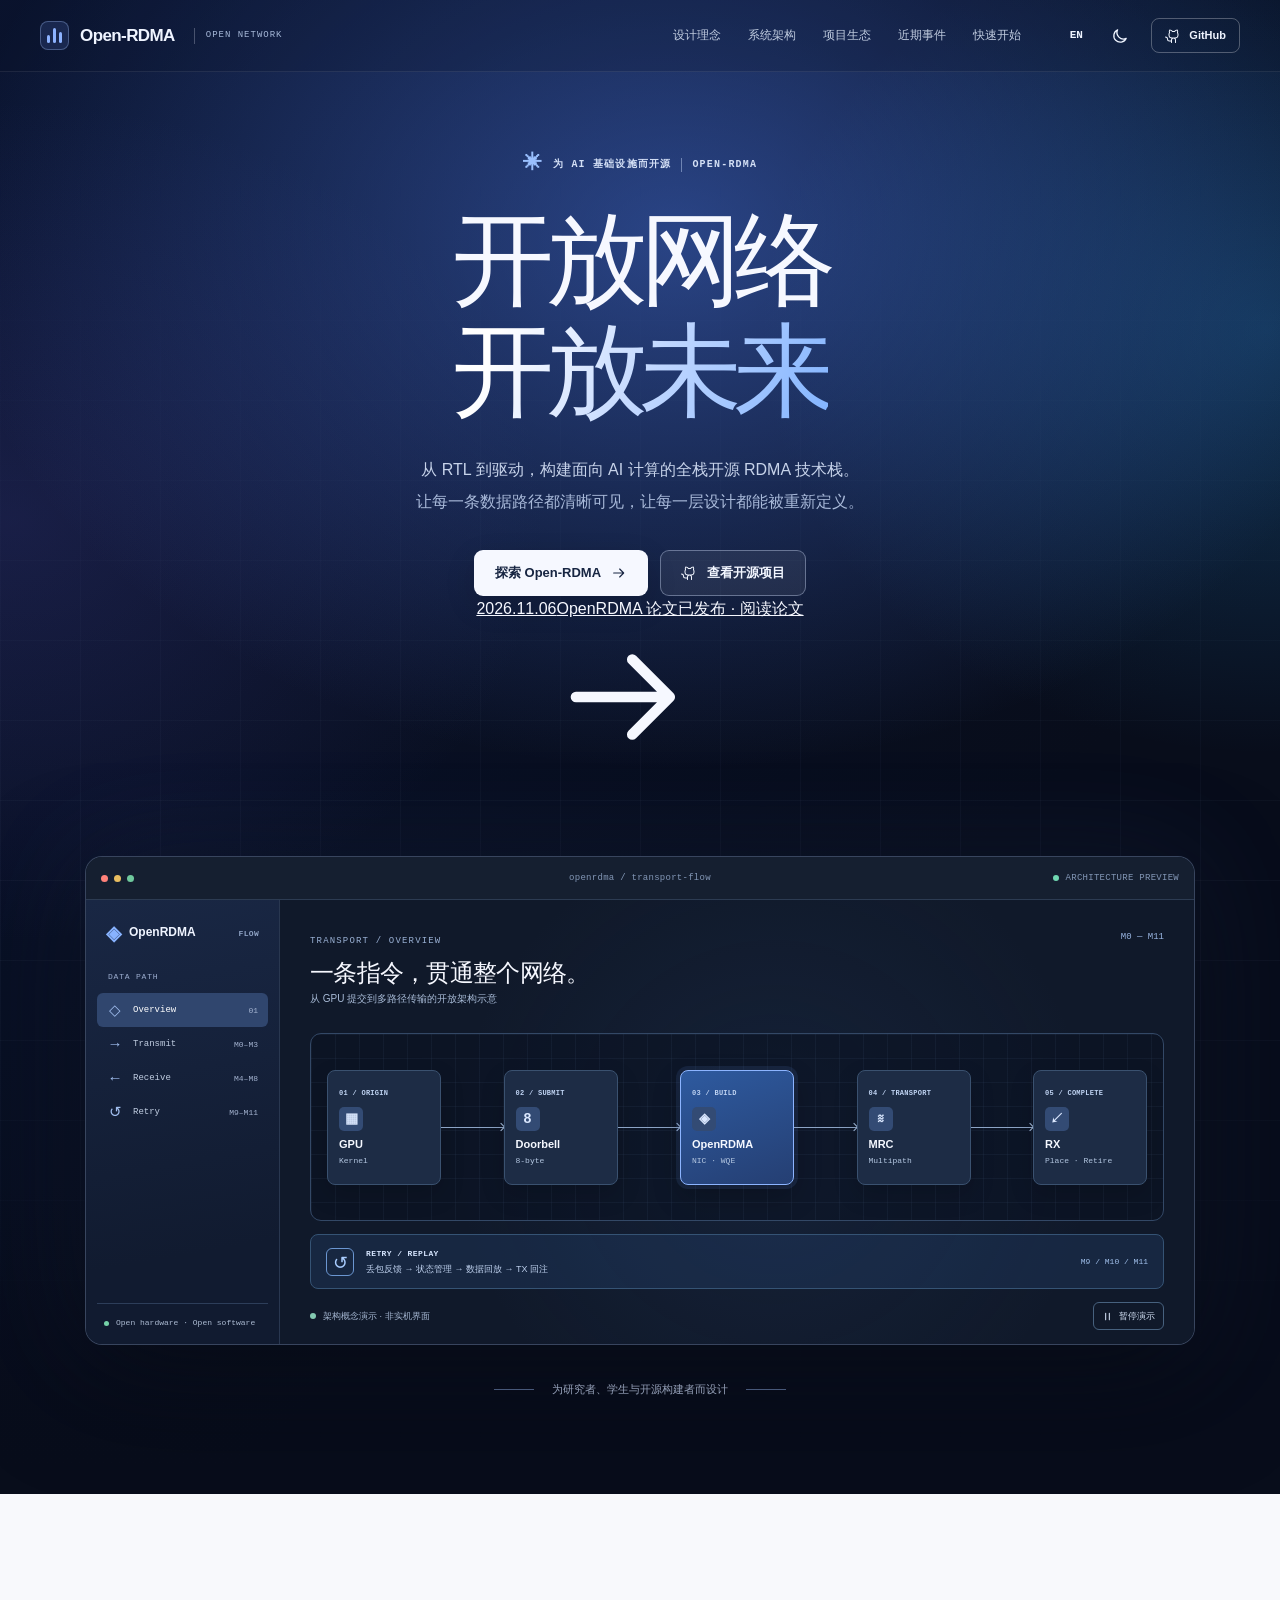
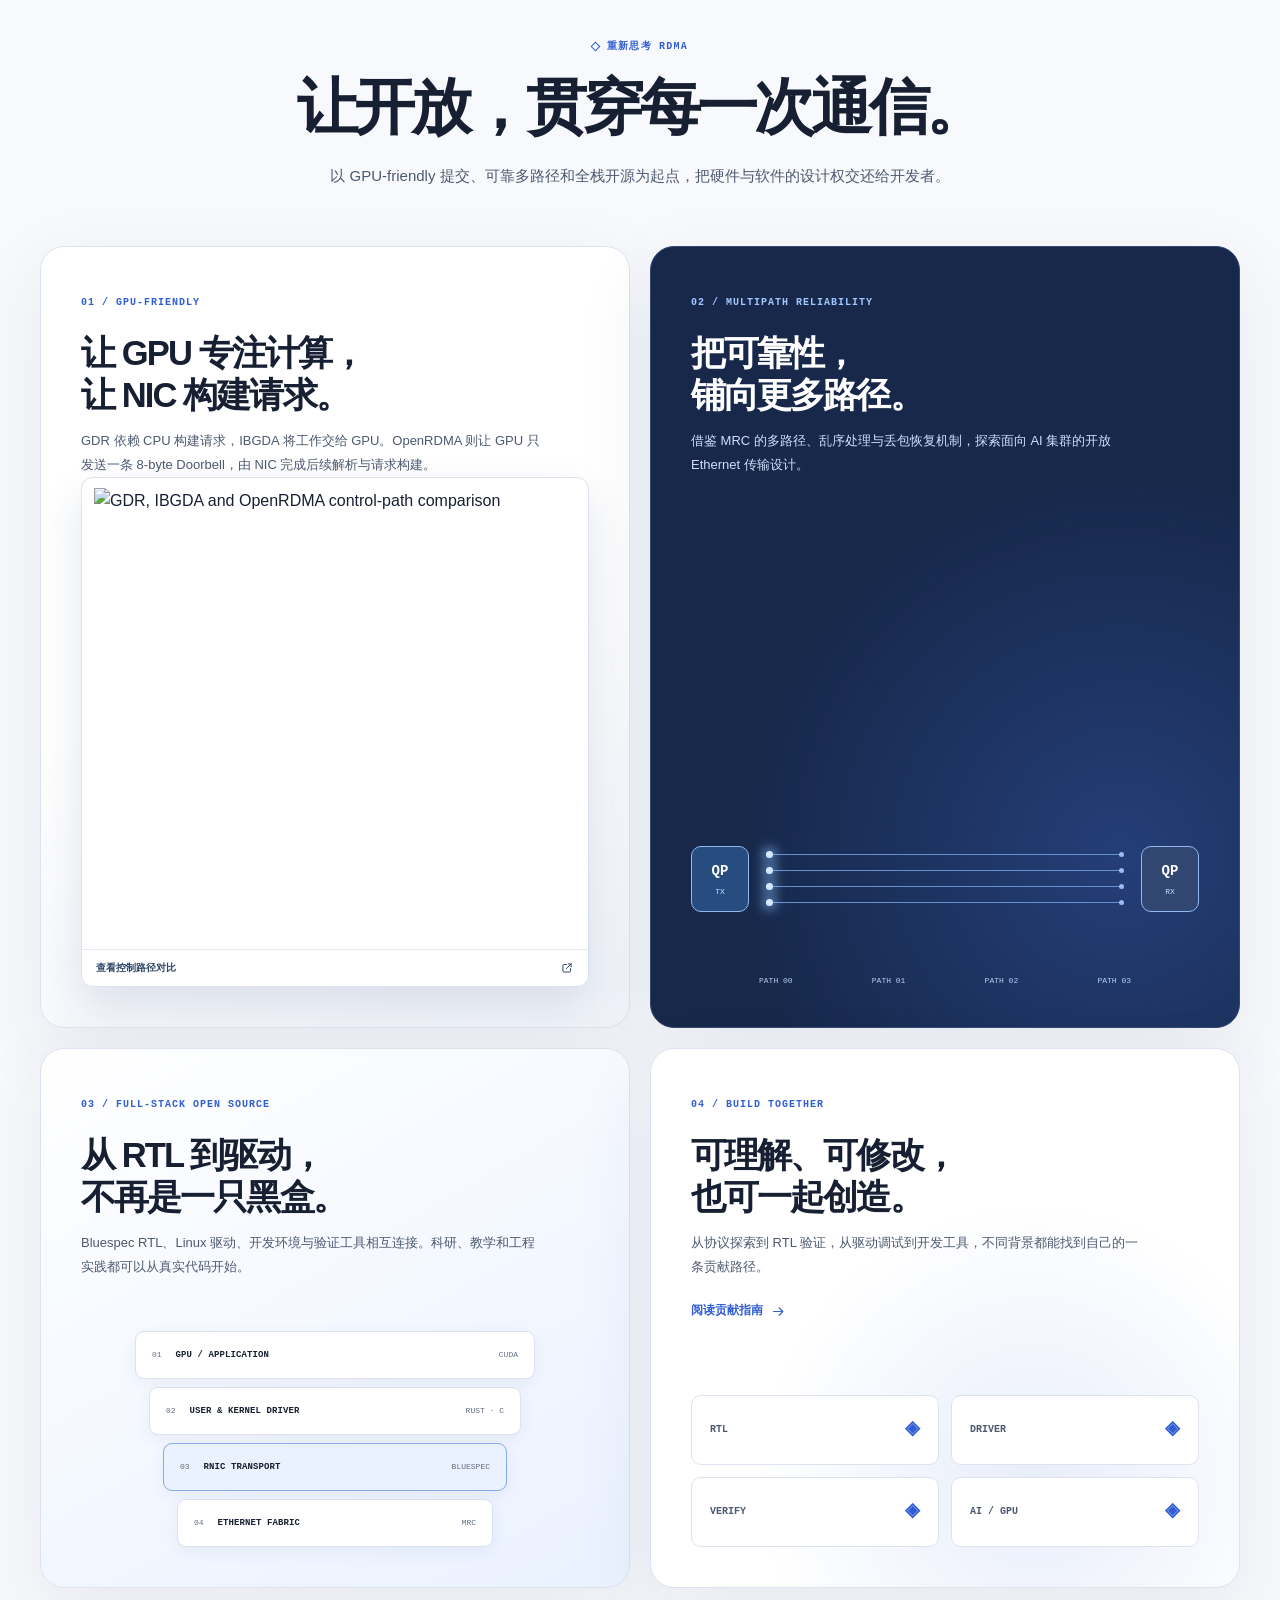
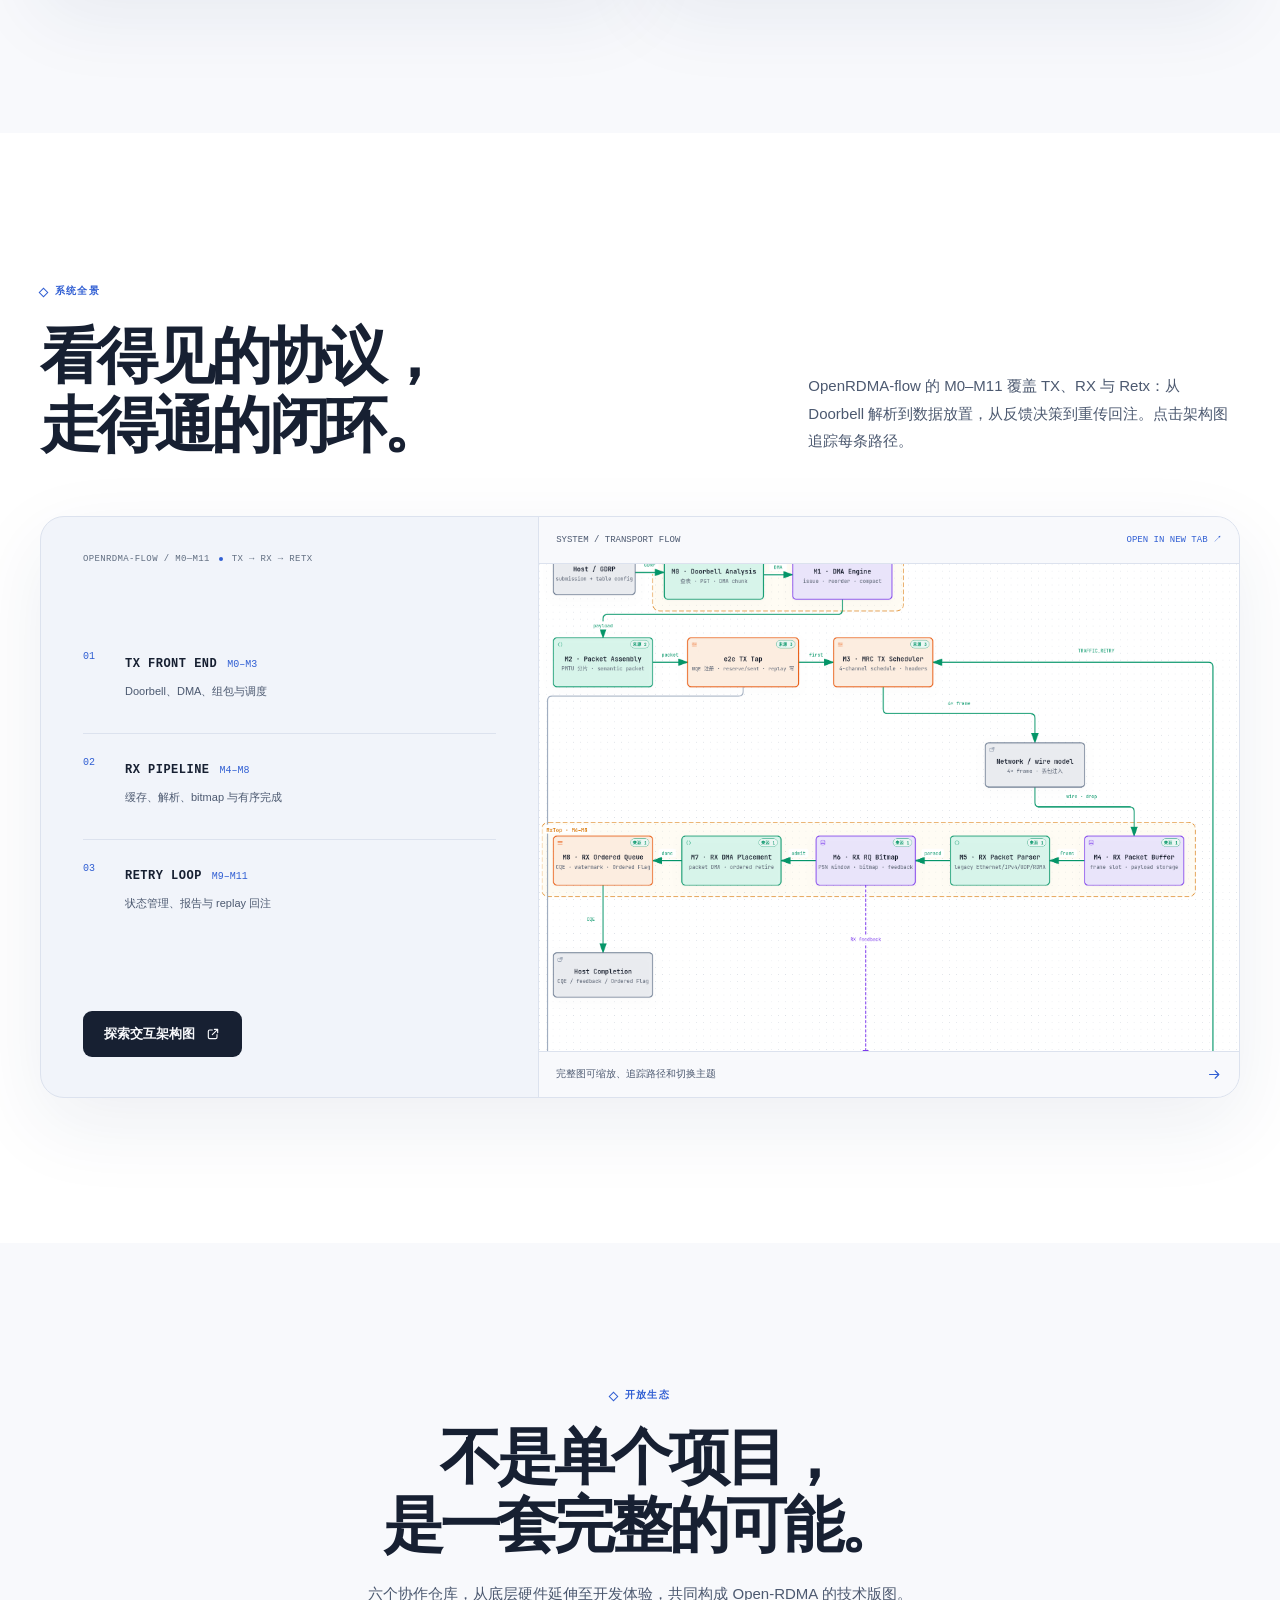
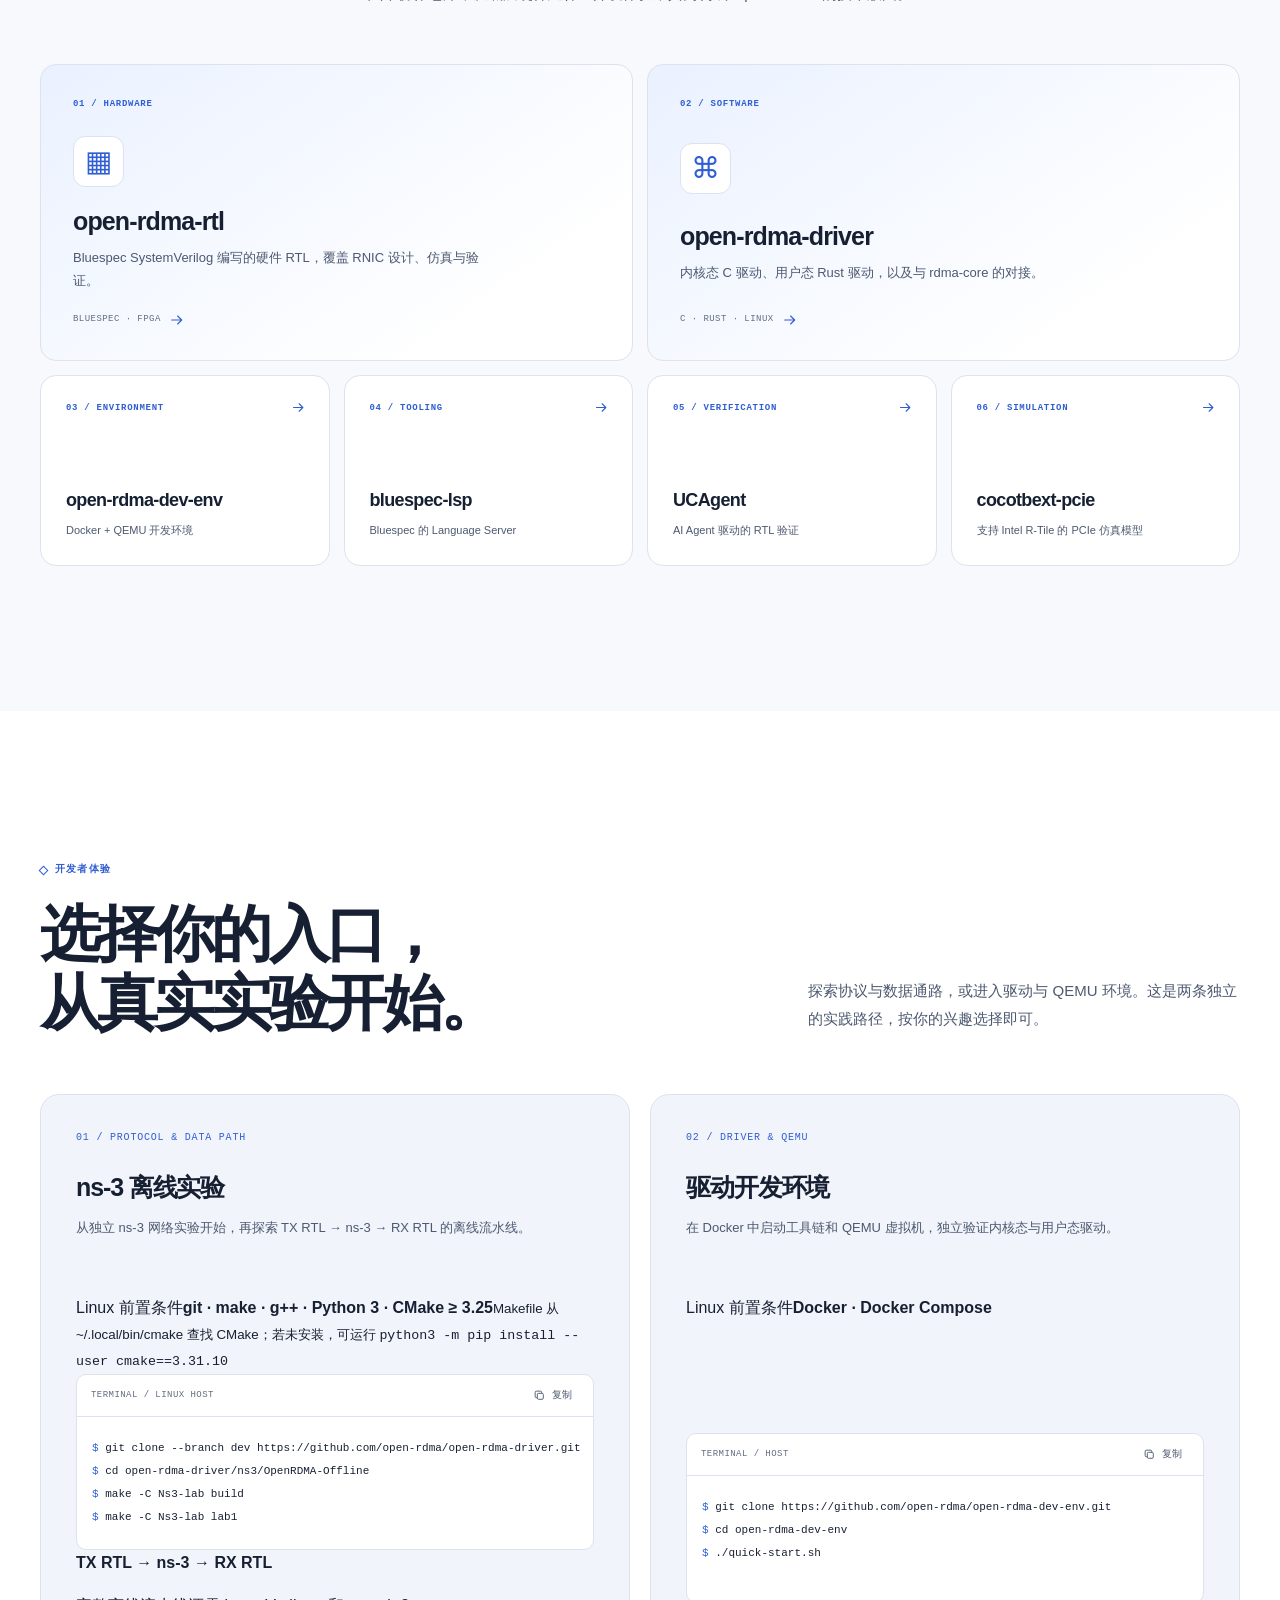
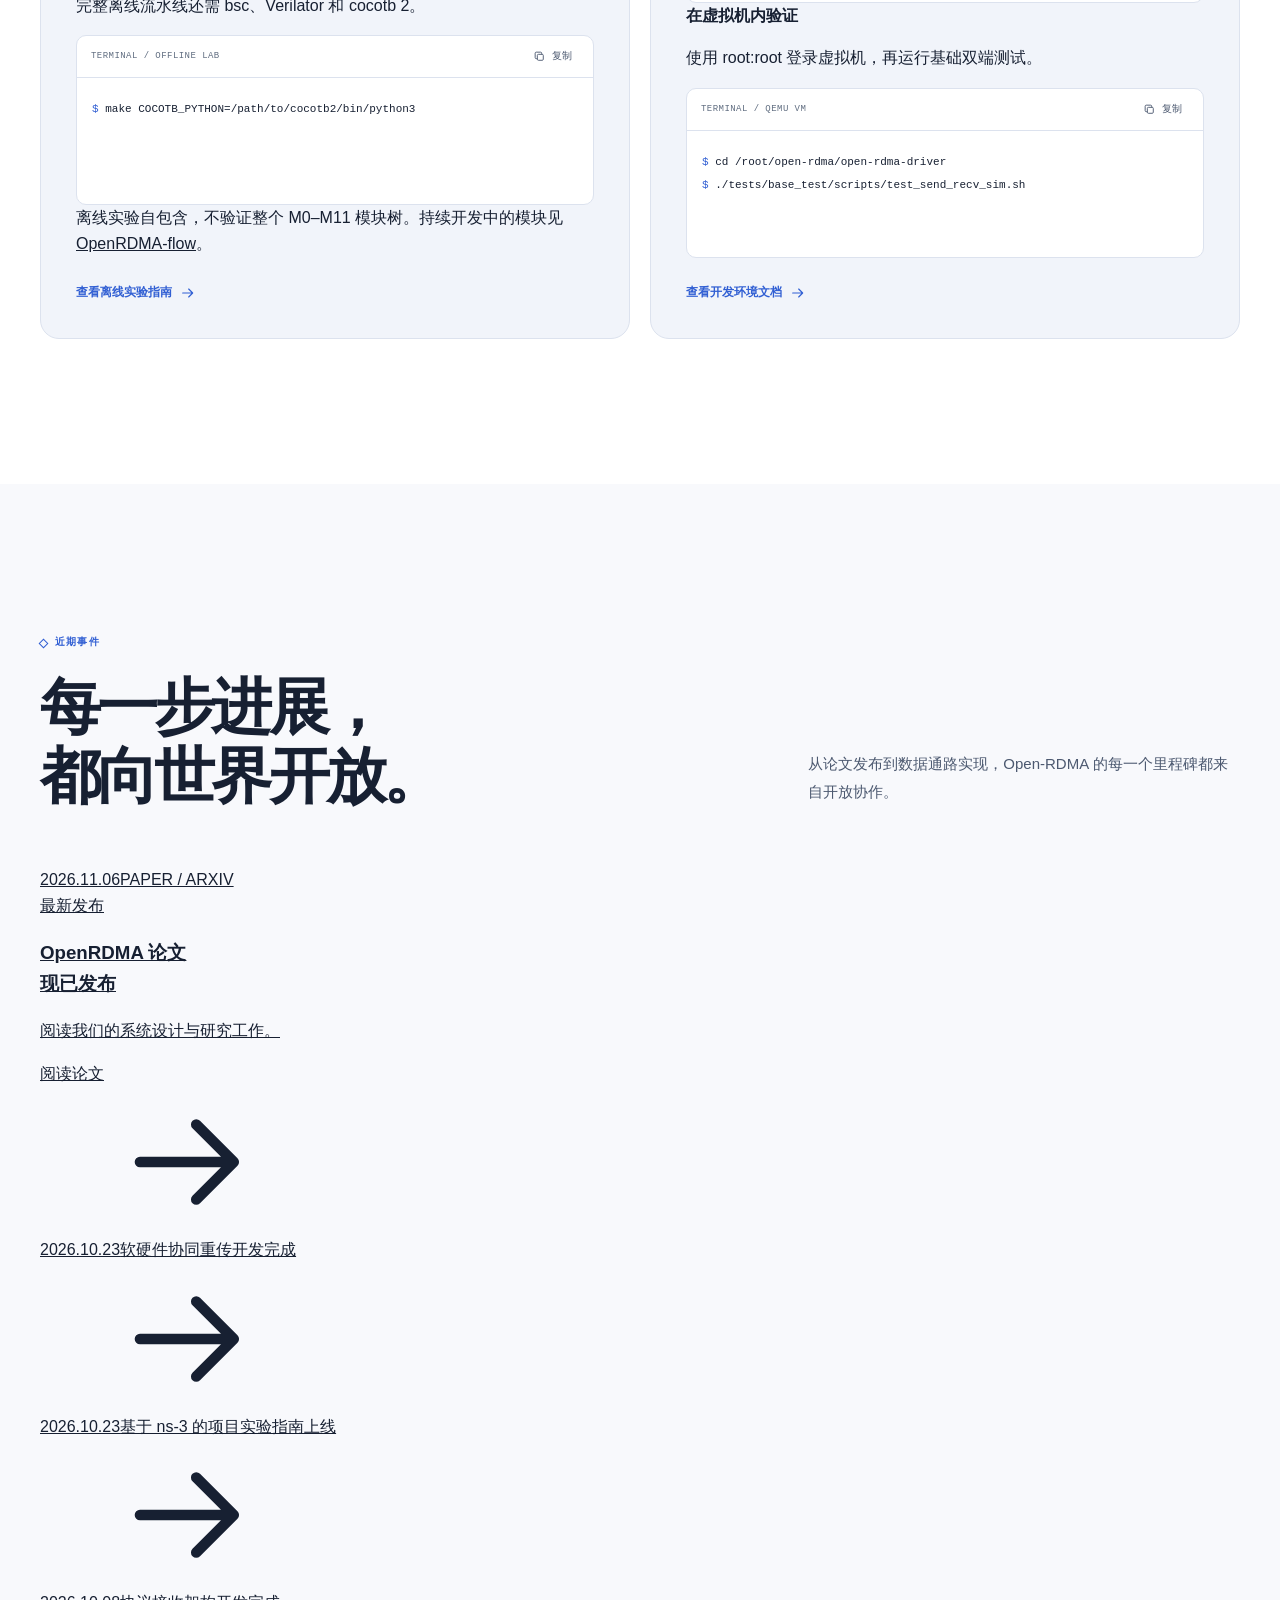
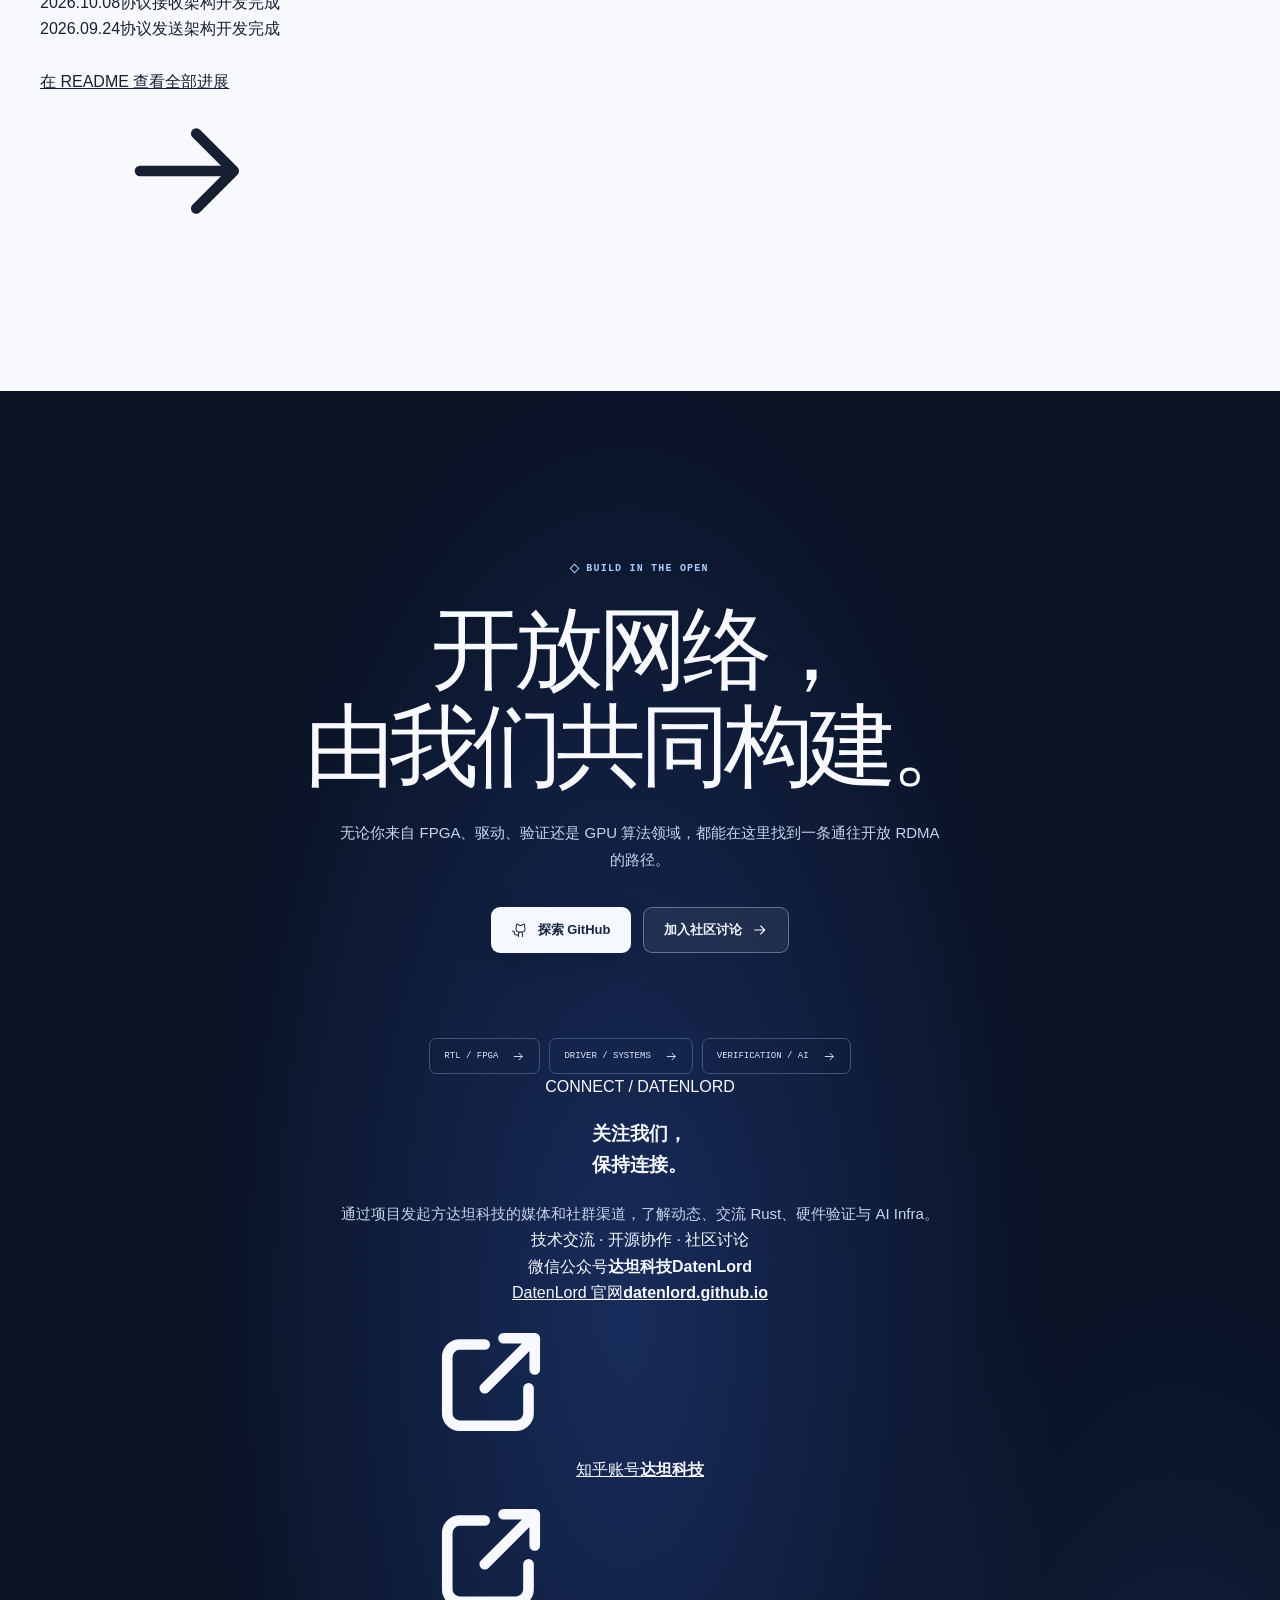
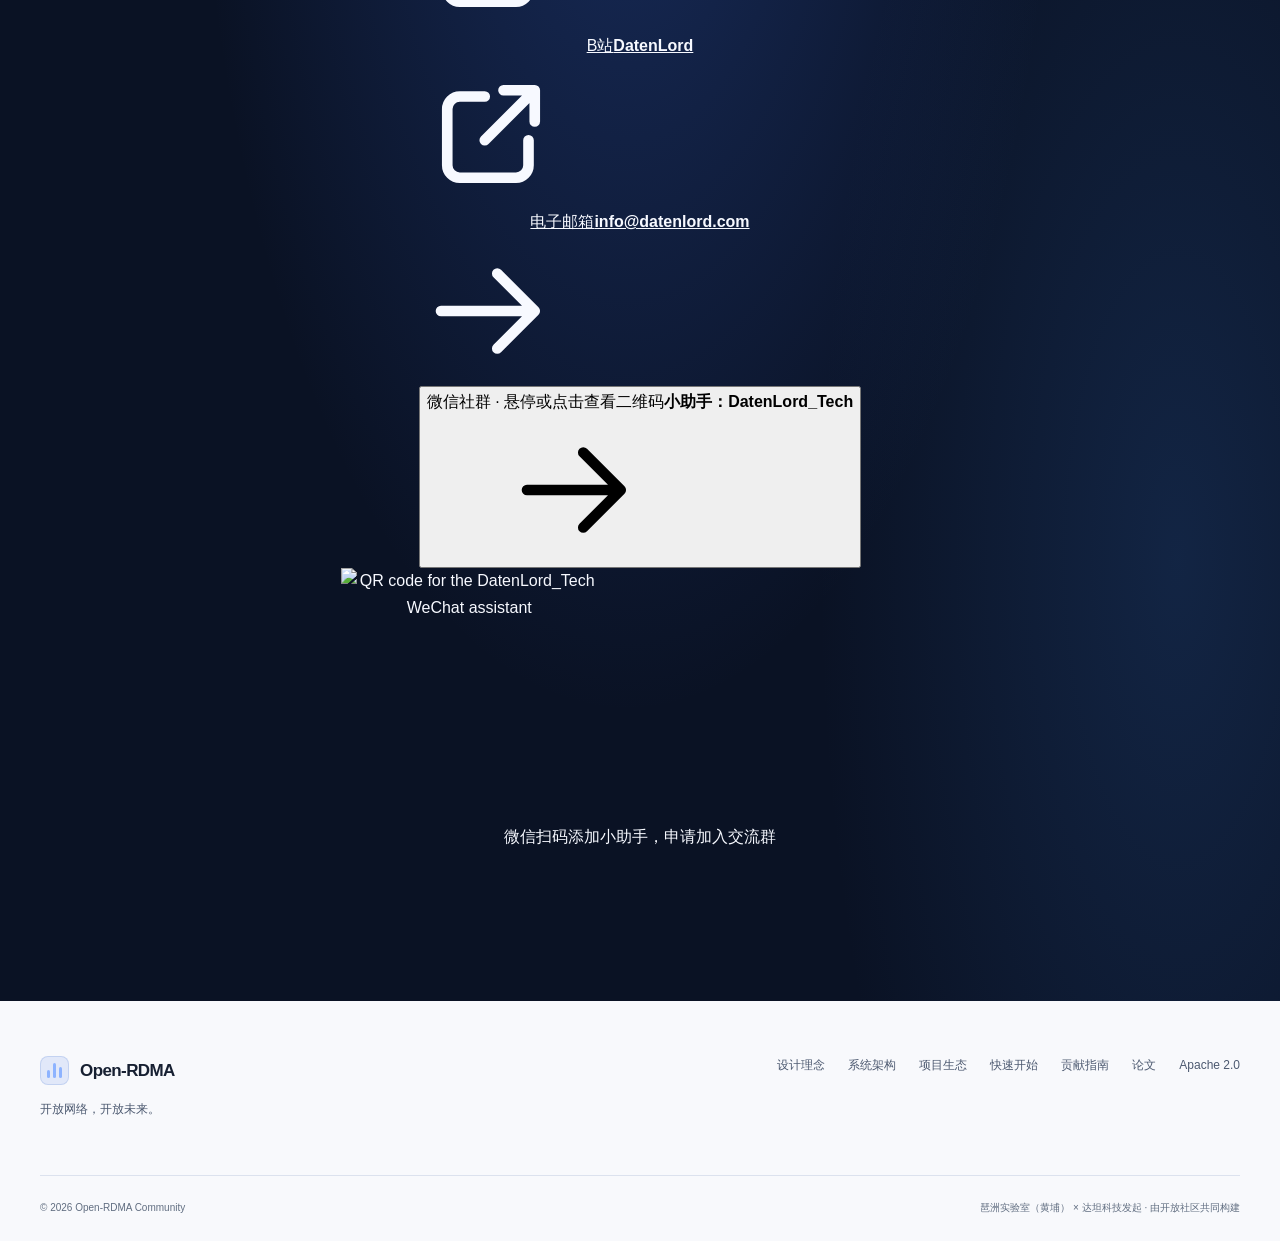
==== commit f59a1548: "docs: refine Pages contact and paper copy" ====
--- a/index.html
+++ b/index.html
@@ -1,14 +1,14 @@
 <!doctype html>
-<html lang="zh-CN" data-theme="light" data-lang="zh">
+<html lang="en" data-theme="light" data-lang="en">
 <head>
   <meta charset="utf-8">
   <meta name="viewport" content="width=device-width, initial-scale=1">
   <meta name="theme-color" content="#080d1b">
-  <meta name="description" content="Open-RDMA：从 RTL 到驱动，面向 AI 基础设施的全栈开源 RDMA 项目。">
+  <meta name="description" content="Open-RDMA is a full-stack open-source RDMA hardware and software project for AI infrastructure.">
   <meta name="keywords" content="Open-RDMA,RDMA,FPGA,Bluespec,MRC,AI Infrastructure,GPUDirect">
   <meta name="author" content="Open-RDMA Community">
-  <meta property="og:title" content="Open-RDMA | 开放网络，开放未来">
-  <meta property="og:description" content="从 RTL 到驱动，构建面向 AI 基础设施的开放 RDMA 技术栈。">
+  <meta property="og:title" content="Open-RDMA | Open Network, Open Future">
+  <meta property="og:description" content="Open-RDMA is a full-stack open-source RDMA hardware and software project for AI infrastructure.">
   <meta property="og:type" content="website">
   <meta property="og:url" content="https://open-rdma.github.io/open-rdma/">
   <meta property="og:image" content="https://open-rdma.github.io/open-rdma/assets/architecture/openrdma-flow-architecture-dark.png">
@@ -19,7 +19,7 @@
   <link rel="canonical" href="https://open-rdma.github.io/open-rdma/">
   <link rel="icon" type="image/svg+xml" href="assets/site/favicon.svg">
   <link rel="stylesheet" href="assets/site/styles.css">
-  <title>Open-RDMA | 开放网络，开放未来</title>
+  <title>Open-RDMA | Open Network, Open Future</title>
   <script>
     (() => {
       let theme;
@@ -36,9 +36,9 @@
         : (matchMedia('(prefers-color-scheme: dark)').matches ? 'dark' : 'light');
       root.dataset.theme = resolved;
       root.style.colorScheme = resolved;
-      if (language === 'en') {
-        root.dataset.lang = 'en';
-        root.lang = 'en';
+      if (language === 'zh') {
+        root.dataset.lang = 'zh';
+        root.lang = 'zh-CN';
       }
     })();
   </script>
@@ -68,13 +68,14 @@
         <a href="#why"><span class="i18n i18n-zh">设计理念</span><span class="i18n i18n-en">The idea</span></a>
         <a href="#architecture"><span class="i18n i18n-zh">系统架构</span><span class="i18n i18n-en">Architecture</span></a>
         <a href="#ecosystem"><span class="i18n i18n-zh">项目生态</span><span class="i18n i18n-en">Ecosystem</span></a>
+        <a href="#news"><span class="i18n i18n-zh">近期事件</span><span class="i18n i18n-en">News</span></a>
         <a href="#start"><span class="i18n i18n-zh">快速开始</span><span class="i18n i18n-en">Get started</span></a>
       </nav>
       <div class="header-actions">
-        <button class="icon-button language-toggle" type="button" data-language-toggle aria-label="Switch to English"><span data-language-label>EN</span></button>
-        <button class="icon-button theme-toggle" type="button" data-theme-toggle aria-label="切换深浅主题"><svg class="theme-icon theme-icon-sun" aria-hidden="true"><use href="#icon-sun"/></svg><svg class="theme-icon theme-icon-moon" aria-hidden="true"><use href="#icon-moon"/></svg></button>
+        <button class="icon-button language-toggle" type="button" data-language-toggle aria-label="切换到简体中文"><span data-language-label>中</span></button>
+        <button class="icon-button theme-toggle" type="button" data-theme-toggle aria-label="Toggle color theme"><svg class="theme-icon theme-icon-sun" aria-hidden="true"><use href="#icon-sun"/></svg><svg class="theme-icon theme-icon-moon" aria-hidden="true"><use href="#icon-moon"/></svg></button>
         <a class="header-github" aria-label="GitHub" href="https://github.com/open-rdma/open-rdma" target="_blank" rel="noopener noreferrer"><svg aria-hidden="true"><use href="#icon-github"/></svg><span>GitHub</span></a>
-        <button class="icon-button menu-toggle" type="button" data-menu-toggle aria-label="打开菜单" aria-expanded="false" aria-controls="mobile-menu"><svg class="menu-open-icon" aria-hidden="true"><use href="#icon-menu"/></svg><svg class="menu-close-icon" aria-hidden="true"><use href="#icon-close"/></svg></button>
+        <button class="icon-button menu-toggle" type="button" data-menu-toggle aria-label="Open menu" aria-expanded="false" aria-controls="mobile-menu"><svg class="menu-open-icon" aria-hidden="true"><use href="#icon-menu"/></svg><svg class="menu-close-icon" aria-hidden="true"><use href="#icon-close"/></svg></button>
       </div>
     </div>
     <nav class="mobile-nav" id="mobile-menu" data-mobile-nav aria-label="Mobile navigation">
@@ -82,6 +83,7 @@
       <a href="#architecture"><span class="i18n i18n-zh">系统架构</span><span class="i18n i18n-en">Architecture</span><svg aria-hidden="true"><use href="#icon-arrow"/></svg></a>
       <a href="#ecosystem"><span class="i18n i18n-zh">项目生态</span><span class="i18n i18n-en">Ecosystem</span><svg aria-hidden="true"><use href="#icon-arrow"/></svg></a>
       <a href="#start"><span class="i18n i18n-zh">快速开始</span><span class="i18n i18n-en">Get started</span><svg aria-hidden="true"><use href="#icon-arrow"/></svg></a>
+      <a href="#news"><span class="i18n i18n-zh">近期事件</span><span class="i18n i18n-en">News</span><svg aria-hidden="true"><use href="#icon-arrow"/></svg></a>
       <a href="#community"><span class="i18n i18n-zh">加入社区</span><span class="i18n i18n-en">Community</span><svg aria-hidden="true"><use href="#icon-arrow"/></svg></a>
     </nav>
   </header>
@@ -93,7 +95,7 @@
       <div class="hero-content container">
         <div class="hero-intro">
           <p class="hero-badge"><span class="badge-spark" aria-hidden="true">✳</span><span class="i18n i18n-zh">为 AI 基础设施而开源</span><span class="i18n i18n-en">OPEN SOURCE FOR AI INFRASTRUCTURE</span><span class="badge-rule" aria-hidden="true"></span>OPEN-RDMA</p>
-          <h1 id="hero-title"><span class="i18n i18n-zh">打破黑盒<br><em>掌控网络</em></span><span class="i18n i18n-en">Break the black box.<br><em>Own the network.</em></span></h1>
+          <h1 id="hero-title"><span class="i18n i18n-zh">开放网络<br><em>开放未来</em></span><span class="i18n i18n-en">Open Network.<br><em>Open Future.</em></span></h1>
           <div class="hero-lead">
             <p class="i18n i18n-zh">从 RTL 到驱动，构建面向 AI 计算的全栈开源 RDMA 技术栈。</p>
             <p class="i18n i18n-en">A full-stack open-source RDMA hardware and software project for AI infrastructure.</p>
@@ -104,6 +106,7 @@
             <a class="button button-primary" href="#why"><span class="i18n i18n-zh">探索 Open-RDMA</span><span class="i18n i18n-en">Explore Open-RDMA</span><svg aria-hidden="true"><use href="#icon-arrow"/></svg></a>
             <a class="button button-ghost" href="https://github.com/open-rdma/open-rdma" target="_blank" rel="noopener noreferrer"><svg aria-hidden="true"><use href="#icon-github"/></svg><span><span class="i18n i18n-zh">查看开源项目</span><span class="i18n i18n-en">View the source</span></span></a>
           </div>
+          <a class="paper-teaser" href="https://arxiv.org/abs/2611.07559" target="_blank" rel="noopener noreferrer"><span class="paper-teaser-date">2026.11.06</span><span class="i18n i18n-zh">OpenRDMA 论文已发布 · 阅读论文</span><span class="i18n i18n-en">The OpenRDMA paper is published · Read on arXiv</span><svg aria-hidden="true"><use href="#icon-arrow"/></svg></a>
         </div>
 
         <div class="showcase-shell" data-demo aria-label="OpenRDMA transmission path concept illustration">
@@ -164,18 +167,89 @@
       <a class="ecosystem-card reveal" data-delay="3" href="https://github.com/open-rdma/cocotbext-pcie" target="_blank" rel="noopener noreferrer"><span class="ecosystem-kicker">06 / SIMULATION</span><div><h3>cocotbext-pcie</h3><p><span class="i18n i18n-zh">支持 Intel R-Tile 的 PCIe 仿真模型</span><span class="i18n i18n-en">PCIe simulation with Intel R-Tile support</span></p></div><svg aria-hidden="true"><use href="#icon-arrow"/></svg></a>
     </div></div></section>
 
-    <section class="section start-section" id="start" aria-labelledby="start-title"><div class="container"><div class="section-heading split reveal"><div><span class="eyebrow"><span class="eyebrow-mark" aria-hidden="true"></span><span class="i18n i18n-zh">开发者体验</span><span class="i18n i18n-en">DEVELOPER EXPERIENCE</span></span><h2 id="start-title"><span class="i18n i18n-zh">从第一条命令，<br>开始自己的探索。</span><span class="i18n i18n-en">A whole stack.<br>One place to start.</span></h2></div><p><span class="i18n i18n-zh">准备一台安装 Docker 与 Docker Compose 的 Linux 主机。开发环境会构建工具链并启动 QEMU 虚拟机，随后即可运行基础双端测试。</span><span class="i18n i18n-en">On a Linux host with Docker and Docker Compose, the development environment sets up the toolchain and launches a QEMU VM for a basic two-endpoint test.</span></p></div><div class="start-grid">
-      <div class="start-card reveal"><span class="start-card-no">01 / SET UP</span><h3><span class="i18n i18n-zh">启动开发环境</span><span class="i18n i18n-en">Launch the environment</span></h3><p><span class="i18n i18n-zh">克隆开发环境仓库，一键构建镜像并启动虚拟机。</span><span class="i18n i18n-en">Clone the environment; build the image and launch the VM.</span></p><div class="code-block"><div class="code-block-header"><span>TERMINAL / HOST</span><button type="button" data-copy-target="#setup-code" aria-label="复制启动命令"><svg class="copy-icon" aria-hidden="true"><use href="#icon-copy"/></svg><svg class="check-icon" aria-hidden="true"><use href="#icon-check"/></svg><span class="i18n i18n-zh">复制</span><span class="i18n i18n-en">Copy</span></button></div><pre id="setup-code" tabindex="0"><code><span class="prompt">$</span> git clone https://github.com/open-rdma/open-rdma-dev-env.git
+    <section class="section start-section" id="start" aria-labelledby="start-title">
+      <div class="container">
+        <div class="section-heading split reveal">
+          <div><span class="eyebrow"><span class="eyebrow-mark" aria-hidden="true"></span><span class="i18n i18n-zh">开发者体验</span><span class="i18n i18n-en">DEVELOPER EXPERIENCE</span></span><h2 id="start-title"><span class="i18n i18n-zh">选择你的入口，<br>从真实实验开始。</span><span class="i18n i18n-en">Choose a path.<br>Start building.</span></h2></div>
+          <p><span class="i18n i18n-zh">探索协议与数据通路，或进入驱动与 QEMU 环境。这是两条独立的实践路径，按你的兴趣选择即可。</span><span class="i18n i18n-en">Explore protocol and data-path RTL, or work on drivers in QEMU. These are separate paths—choose the one that fits your work.</span></p>
+        </div>
+        <div class="start-grid">
+          <article class="start-card reveal">
+            <span class="start-card-no">01 / PROTOCOL &amp; DATA PATH</span>
+            <h3><span class="i18n i18n-zh">ns-3 离线实验</span><span class="i18n i18n-en">ns-3 Offline Lab</span></h3>
+            <p><span class="i18n i18n-zh">从独立 ns-3 网络实验开始，再探索 TX RTL → ns-3 → RX RTL 的离线流水线。</span><span class="i18n i18n-en">Begin with a standalone ns-3 experiment, then explore the offline TX RTL → ns-3 → RX RTL pipeline.</span></p>
+            <div class="start-prereq"><span class="i18n i18n-zh">Linux 前置条件</span><span class="i18n i18n-en">LINUX PREREQUISITES</span><strong>git · make · g++ · Python 3 · CMake ≥ 3.25</strong><small><span class="i18n i18n-zh">Makefile 从 ~/.local/bin/cmake 查找 CMake；若未安装，可运行</span><span class="i18n i18n-en">The Makefile looks for ~/.local/bin/cmake; if missing, run</span> <code>python3 -m pip install --user cmake==3.31.10</code></small></div>
+            <div class="code-block"><div class="code-block-header"><span>TERMINAL / LINUX HOST</span><button type="button" data-copy-target="#ns3-code" aria-label="Copy ns-3 lab commands"><svg class="copy-icon" aria-hidden="true"><use href="#icon-copy"/></svg><svg class="check-icon" aria-hidden="true"><use href="#icon-check"/></svg><span class="i18n i18n-zh">复制</span><span class="i18n i18n-en">Copy</span></button></div><pre id="ns3-code" tabindex="0"><code><span class="prompt">$</span> git clone --branch dev https://github.com/open-rdma/open-rdma-driver.git
+<span class="prompt">$</span> cd open-rdma-driver/ns3/OpenRDMA-Offline
+<span class="prompt">$</span> make -C Ns3-lab build
+<span class="prompt">$</span> make -C Ns3-lab lab1</code></pre></div>
+            <div class="start-substep"><strong>TX RTL → ns-3 → RX RTL</strong><p><span class="i18n i18n-zh">完整离线流水线还需 bsc、Verilator 和 cocotb 2。</span><span class="i18n i18n-en">The full offline pipeline also needs bsc, Verilator, and cocotb 2.</span></p><div class="code-block"><div class="code-block-header"><span>TERMINAL / OFFLINE LAB</span><button type="button" data-copy-target="#ns3-pipeline-code" aria-label="Copy offline pipeline command"><svg class="copy-icon" aria-hidden="true"><use href="#icon-copy"/></svg><svg class="check-icon" aria-hidden="true"><use href="#icon-check"/></svg><span class="i18n i18n-zh">复制</span><span class="i18n i18n-en">Copy</span></button></div><pre id="ns3-pipeline-code" tabindex="0"><code><span class="prompt">$</span> make COCOTB_PYTHON=/path/to/cocotb2/bin/python3</code></pre></div></div>
+            <div class="start-caveat"><span class="i18n i18n-zh">离线实验自包含，不验证整个 M0–M11 模块树。持续开发中的模块见</span><span class="i18n i18n-en">This self-contained lab does not test every M0–M11 module. See the actively developed</span> <a href="https://github.com/open-rdma/open-rdma-design/tree/paper-ji/OpenRDMA-flow" target="_blank" rel="noopener noreferrer">OpenRDMA-flow</a><span class="i18n i18n-en"> module tree</span>。</div>
+            <a class="start-docs-link" href="https://github.com/open-rdma/open-rdma-driver/blob/dev/ns3/OpenRDMA-Offline/README.md" target="_blank" rel="noopener noreferrer"><span class="i18n i18n-zh">查看离线实验指南</span><span class="i18n i18n-en">Read the Offline Lab guide</span><svg aria-hidden="true"><use href="#icon-arrow"/></svg></a>
+          </article>
+          <article class="start-card reveal" data-delay="1">
+            <span class="start-card-no">02 / DRIVER &amp; QEMU</span>
+            <h3><span class="i18n i18n-zh">驱动开发环境</span><span class="i18n i18n-en">Driver &amp; QEMU environment</span></h3>
+            <p><span class="i18n i18n-zh">在 Docker 中启动工具链和 QEMU 虚拟机，独立验证内核态与用户态驱动。</span><span class="i18n i18n-en">Launch the toolchain and QEMU VM in Docker to work on kernel and user-space drivers, separately from the ns-3 lab.</span></p>
+            <div class="start-prereq"><span class="i18n i18n-zh">Linux 前置条件</span><span class="i18n i18n-en">LINUX PREREQUISITES</span><strong>Docker · Docker Compose</strong></div>
+            <div class="code-block"><div class="code-block-header"><span>TERMINAL / HOST</span><button type="button" data-copy-target="#setup-code" aria-label="Copy setup commands"><svg class="copy-icon" aria-hidden="true"><use href="#icon-copy"/></svg><svg class="check-icon" aria-hidden="true"><use href="#icon-check"/></svg><span class="i18n i18n-zh">复制</span><span class="i18n i18n-en">Copy</span></button></div><pre id="setup-code" tabindex="0"><code><span class="prompt">$</span> git clone https://github.com/open-rdma/open-rdma-dev-env.git
 <span class="prompt">$</span> cd open-rdma-dev-env
-<span class="prompt">$</span> ./quick-start.sh</code></pre></div></div>
-      <div class="start-card reveal" data-delay="1"><span class="start-card-no">02 / VERIFY</span><h3><span class="i18n i18n-zh">验证双端通信</span><span class="i18n i18n-en">Verify two-endpoint communication</span></h3><p><span class="i18n i18n-zh">使用 root:root 登录虚拟机，在 VM 内运行基础测试。</span><span class="i18n i18n-en">Sign in to the VM as root:root and run the base test inside it.</span></p><div class="code-block"><div class="code-block-header"><span>TERMINAL / QEMU VM</span><button type="button" data-copy-target="#verify-code" aria-label="复制验证命令"><svg class="copy-icon" aria-hidden="true"><use href="#icon-copy"/></svg><svg class="check-icon" aria-hidden="true"><use href="#icon-check"/></svg><span class="i18n i18n-zh">复制</span><span class="i18n i18n-en">Copy</span></button></div><pre id="verify-code" tabindex="0"><code><span class="prompt">$</span> cd /root/open-rdma/open-rdma-driver
+<span class="prompt">$</span> ./quick-start.sh</code></pre></div>
+            <div class="start-substep"><strong><span class="i18n i18n-zh">在虚拟机内验证</span><span class="i18n i18n-en">VERIFY INSIDE THE VM</span></strong><p><span class="i18n i18n-zh">使用 root:root 登录虚拟机，再运行基础双端测试。</span><span class="i18n i18n-en">Sign in to the VM as root:root, then run the baseline send/recv test.</span></p><div class="code-block"><div class="code-block-header"><span>TERMINAL / QEMU VM</span><button type="button" data-copy-target="#verify-code" aria-label="Copy verification commands"><svg class="copy-icon" aria-hidden="true"><use href="#icon-copy"/></svg><svg class="check-icon" aria-hidden="true"><use href="#icon-check"/></svg><span class="i18n i18n-zh">复制</span><span class="i18n i18n-en">Copy</span></button></div><pre id="verify-code" tabindex="0"><code><span class="prompt">$</span> cd /root/open-rdma/open-rdma-driver
 <span class="prompt">$</span> ./tests/base_test/scripts/test_send_recv_sim.sh</code></pre></div></div>
-    </div><a class="start-docs-link" href="https://github.com/open-rdma/open-rdma-dev-env" target="_blank" rel="noopener noreferrer"><span class="i18n i18n-zh">环境安装、配置与故障排查，详见开发环境仓库</span><span class="i18n i18n-en">Installation, configuration, and troubleshooting in the environment repository</span><svg aria-hidden="true"><use href="#icon-arrow"/></svg></a></div></section>
-
-    <section class="section community-section" id="community" aria-labelledby="community-title"><div class="community-light" aria-hidden="true"></div><div class="container community-content reveal"><span class="eyebrow community-eyebrow"><span class="eyebrow-mark" aria-hidden="true"></span>BUILD IN THE OPEN</span><h2 id="community-title"><span class="i18n i18n-zh">开放网络，<br>由我们共同构建。</span><span class="i18n i18n-en">An open network.<br>Built together.</span></h2><p><span class="i18n i18n-zh">无论你来自 FPGA、驱动、验证还是 GPU 算法领域，都能在这里找到一条通往开放 RDMA 的路径。</span><span class="i18n i18n-en">FPGA, drivers, verification, or GPU algorithms—there's a path for you in open RDMA.</span></p><div class="community-actions"><a class="button button-primary" href="https://github.com/open-rdma/open-rdma" target="_blank" rel="noopener noreferrer"><svg aria-hidden="true"><use href="#icon-github"/></svg><span class="i18n i18n-zh">探索 GitHub</span><span class="i18n i18n-en">Explore on GitHub</span></a><a class="button button-ghost" href="https://github.com/open-rdma/open-rdma/discussions" target="_blank" rel="noopener noreferrer"><span class="i18n i18n-zh">加入社区讨论</span><span class="i18n i18n-en">Join the discussion</span><svg aria-hidden="true"><use href="#icon-arrow"/></svg></a></div><div class="community-paths"><a href="https://github.com/open-rdma/open-rdma-rtl" target="_blank" rel="noopener noreferrer">RTL / FPGA <svg aria-hidden="true"><use href="#icon-arrow"/></svg></a><a href="https://github.com/open-rdma/open-rdma-driver" target="_blank" rel="noopener noreferrer">DRIVER / SYSTEMS <svg aria-hidden="true"><use href="#icon-arrow"/></svg></a><a href="https://github.com/open-rdma/UCAgent" target="_blank" rel="noopener noreferrer">VERIFICATION / AI <svg aria-hidden="true"><use href="#icon-arrow"/></svg></a></div></div></section>
+            <a class="start-docs-link" href="https://github.com/open-rdma/open-rdma-dev-env" target="_blank" rel="noopener noreferrer"><span class="i18n i18n-zh">查看开发环境文档</span><span class="i18n i18n-en">Read the development environment guide</span><svg aria-hidden="true"><use href="#icon-arrow"/></svg></a>
+          </article>
+        </div>
+      </div>
+    </section>
+
+    <section class="section news-section" id="news" aria-labelledby="news-title">
+      <div class="container">
+        <div class="section-heading split reveal"><div><span class="eyebrow"><span class="eyebrow-mark" aria-hidden="true"></span><span class="i18n i18n-zh">近期事件</span><span class="i18n i18n-en">RECENT MILESTONES</span></span><h2 id="news-title"><span class="i18n i18n-zh">每一步进展，<br>都向世界开放。</span><span class="i18n i18n-en">Built in the open.<br>Shared as we go.</span></h2></div><p><span class="i18n i18n-zh">从论文发布到数据通路实现，Open-RDMA 的每一个里程碑都来自开放协作。</span><span class="i18n i18n-en">From our paper to transport development, every Open-RDMA milestone is part of an open, collaborative journey.</span></p></div>
+        <div class="news-grid">
+          <a class="news-feature reveal" href="https://arxiv.org/abs/2611.07559" target="_blank" rel="noopener noreferrer"><span class="news-feature-meta"><time datetime="2026-11-06">2026.11.06</time><span>PAPER / ARXIV</span></span><div><span class="news-feature-tag"><span class="i18n i18n-zh">最新发布</span><span class="i18n i18n-en">LATEST RELEASE</span></span><h3><span class="i18n i18n-zh">OpenRDMA 论文<br>现已发布</span><span class="i18n i18n-en">The OpenRDMA<br>paper is published</span></h3><p><span class="i18n i18n-zh">阅读我们的系统设计与研究工作。</span><span class="i18n i18n-en">Explore the system design and research behind OpenRDMA.</span></p></div><span class="news-feature-cta"><span class="i18n i18n-zh">阅读论文</span><span class="i18n i18n-en">Read the paper</span><svg aria-hidden="true"><use href="#icon-arrow"/></svg></span></a>
+          <div class="news-timeline reveal" data-delay="1">
+            <a class="news-item" href="https://github.com/open-rdma/open-rdma-rtl" target="_blank" rel="noopener noreferrer"><time datetime="2026-10-23">2026.10.23</time><span><span class="i18n i18n-zh">软硬件协同重传开发完成</span><span class="i18n i18n-en">Hardware-software co-designed retransmission completed</span></span><svg aria-hidden="true"><use href="#icon-arrow"/></svg></a>
+            <a class="news-item" href="https://github.com/open-rdma/open-rdma-driver/tree/dev/ns3/OpenRDMA-Offline" target="_blank" rel="noopener noreferrer"><time datetime="2026-10-23">2026.10.23</time><span><span class="i18n i18n-zh">基于 ns-3 的项目实验指南上线</span><span class="i18n i18n-en">ns-3 project lab guide released</span></span><svg aria-hidden="true"><use href="#icon-arrow"/></svg></a>
+            <div class="news-item"><time datetime="2026-10-08">2026.10.08</time><span><span class="i18n i18n-zh">协议接收架构开发完成</span><span class="i18n i18n-en">Protocol receive architecture completed</span></span></div>
+            <div class="news-item"><time datetime="2026-09-24">2026.09.24</time><span><span class="i18n i18n-zh">协议发送架构开发完成</span><span class="i18n i18n-en">Protocol transmit architecture completed</span></span></div>
+          </div>
+        </div>
+        <details class="news-more reveal"><summary><span><span class="i18n i18n-zh">更多里程碑</span><span class="i18n i18n-en">More milestones</span> <span class="news-count">05</span></span><span class="news-expand-icon" aria-hidden="true">+</span></summary><div class="news-archive">
+          <a class="news-item" href="https://raw.githubusercontent.com/jzhg6/open-rdma/star-history-assets/star.png" target="_blank" rel="noopener noreferrer"><time datetime="2026-08-31">2026.08.31</time><span><span class="i18n i18n-zh">Open-RDMA 项目 Star 数量突破 350</span><span class="i18n i18n-en">Open-RDMA project surpasses 350 stars</span></span><svg aria-hidden="true"><use href="#icon-arrow"/></svg></a>
+          <a class="news-item" href="https://emanuelef.github.io/daily-stars-explorer/#/open-rdma/open-rdma" target="_blank" rel="noopener noreferrer"><time datetime="2026-05-20">2026.05.20</time><span><span class="i18n i18n-zh">Open-RDMA 项目 Star 数量突破 250</span><span class="i18n i18n-en">Open-RDMA project surpasses 250 stars</span></span><svg aria-hidden="true"><use href="#icon-arrow"/></svg></a>
+          <a class="news-item" href="https://github.com/open-rdma/open-rdma-driver/blob/dev/docs/zh-CN/records/weekly-report/2026-05-07.md" target="_blank" rel="noopener noreferrer"><time datetime="2026-05-07">2026.05.07</time><span><span class="i18n i18n-zh">开源周报第 18 期发布</span><span class="i18n i18n-en">Weekly Report #18 released</span></span><svg aria-hidden="true"><use href="#icon-arrow"/></svg></a>
+          <a class="news-item" href="https://github.com/open-rdma/open-rdma-driver/blob/dev/docs/zh-CN/records/weekly-report/2026-04-09.md" target="_blank" rel="noopener noreferrer"><time datetime="2026-04-09">2026.04.09</time><span><span class="i18n i18n-zh">开源周报第 14 期发布</span><span class="i18n i18n-en">Weekly Report #14 released</span></span><svg aria-hidden="true"><use href="#icon-arrow"/></svg></a>
+          <a class="news-item" href="https://github.com/open-rdma/open-rdma-driver/blob/dev/docs/zh-CN/records/weekly-report/2026-04-02.md" target="_blank" rel="noopener noreferrer"><time datetime="2026-04-02">2026.04.02</time><span><span class="i18n i18n-zh">开源周报第 13 期发布</span><span class="i18n i18n-en">Weekly Report #13 released</span></span><svg aria-hidden="true"><use href="#icon-arrow"/></svg></a>
+        </div></details>
+        <a class="news-readme" data-readme-link href="https://github.com/open-rdma/open-rdma/blob/master/README.md" target="_blank" rel="noopener noreferrer"><span class="i18n i18n-zh">在 README 查看全部进展</span><span class="i18n i18n-en">Read the full project history in README</span><svg aria-hidden="true"><use href="#icon-arrow"/></svg></a>
+      </div>
+    </section>
+
+    <section class="section community-section" id="community" aria-labelledby="community-title"><div class="community-light" aria-hidden="true"></div><div class="container community-content reveal"><span class="eyebrow community-eyebrow"><span class="eyebrow-mark" aria-hidden="true"></span>BUILD IN THE OPEN</span><h2 id="community-title"><span class="i18n i18n-zh">开放网络，<br>由我们共同构建。</span><span class="i18n i18n-en">An open network.<br>Built together.</span></h2><p><span class="i18n i18n-zh">无论你来自 FPGA、驱动、验证还是 GPU 算法领域，都能在这里找到一条通往开放 RDMA 的路径。</span><span class="i18n i18n-en">FPGA, drivers, verification, or GPU algorithms—there's a path for you in open RDMA.</span></p><div class="community-actions"><a class="button button-primary" href="https://github.com/open-rdma/open-rdma" target="_blank" rel="noopener noreferrer"><svg aria-hidden="true"><use href="#icon-github"/></svg><span class="i18n i18n-zh">探索 GitHub</span><span class="i18n i18n-en">Explore on GitHub</span></a><a class="button button-ghost" href="https://github.com/open-rdma/open-rdma/discussions" target="_blank" rel="noopener noreferrer"><span class="i18n i18n-zh">加入社区讨论</span><span class="i18n i18n-en">Join the discussion</span><svg aria-hidden="true"><use href="#icon-arrow"/></svg></a></div><div class="community-paths"><a href="https://github.com/open-rdma/open-rdma-rtl" target="_blank" rel="noopener noreferrer">RTL / FPGA <svg aria-hidden="true"><use href="#icon-arrow"/></svg></a><a href="https://github.com/open-rdma/open-rdma-driver" target="_blank" rel="noopener noreferrer">DRIVER / SYSTEMS <svg aria-hidden="true"><use href="#icon-arrow"/></svg></a><a href="https://github.com/open-rdma/UCAgent" target="_blank" rel="noopener noreferrer">VERIFICATION / AI <svg aria-hidden="true"><use href="#icon-arrow"/></svg></a></div>
+      <div class="contact-panel" id="contact" aria-labelledby="contact-title">
+        <div class="contact-intro">
+          <span class="contact-kicker">CONNECT / DATENLORD</span>
+          <h3 id="contact-title"><span class="i18n i18n-zh">关注我们，<br>保持连接。</span><span class="i18n i18n-en">Stay in touch.<br>Build together.</span></h3>
+          <p><span class="i18n i18n-zh">通过项目发起方达坦科技的媒体和社群渠道，了解动态、交流 Rust、硬件验证与 AI Infra。</span><span class="i18n i18n-en">Connect through Datanlord, a co-initiator of Open-RDMA, for updates and conversations on Rust, hardware verification, and AI Infra.</span></p>
+          <span class="contact-channel-note"><span class="i18n i18n-zh">技术交流 · 开源协作 · 社区讨论</span><span class="i18n i18n-en">TECHNICAL EXCHANGE · OPEN COLLABORATION</span></span>
+        </div>
+        <div class="contact-links">
+          <div class="contact-link contact-static"><span class="contact-link-label"><span class="i18n i18n-zh">微信公众号</span><span class="i18n i18n-en">WeChat official account</span></span><strong><span class="i18n i18n-zh">达坦科技DatenLord</span><span class="i18n i18n-en">达坦科技DatenLord</span></strong></div>
+          <a class="contact-link" href="https://datenlord.github.io/" target="_blank" rel="noopener noreferrer"><span class="contact-link-label"><span class="i18n i18n-zh">DatenLord 官网</span><span class="i18n i18n-en">Datanlord website</span></span><strong>datenlord.github.io</strong><svg aria-hidden="true"><use href="#icon-external"/></svg></a>
+          <a class="contact-link" href="https://www.zhihu.com/org/da-tan-ke-ji" target="_blank" rel="noopener noreferrer"><span class="contact-link-label"><span class="i18n i18n-zh">知乎账号</span><span class="i18n i18n-en">Zhihu</span></span><strong><span class="i18n i18n-zh">达坦科技</span><span class="i18n i18n-en">Datanlord</span></strong><svg aria-hidden="true"><use href="#icon-external"/></svg></a>
+          <a class="contact-link" href="https://space.bilibili.com/2017027518" target="_blank" rel="noopener noreferrer"><span class="contact-link-label"><span class="i18n i18n-zh">B站</span><span class="i18n i18n-en">Bilibili</span></span><strong>DatenLord</strong><svg aria-hidden="true"><use href="#icon-external"/></svg></a>
+          <a class="contact-link" href="mailto:info@datenlord.com"><span class="contact-link-label"><span class="i18n i18n-zh">电子邮箱</span><span class="i18n i18n-en">Email</span></span><strong>info@datenlord.com</strong><svg aria-hidden="true"><use href="#icon-arrow"/></svg></a>
+          <div class="wechat-contact" data-wechat-contact>
+            <button class="contact-link contact-wechat-trigger" type="button" data-wechat-trigger aria-expanded="false" aria-controls="wechat-code"><span class="contact-link-label"><span class="i18n i18n-zh">微信社群 · 悬停或点击查看二维码</span><span class="i18n i18n-en">WeChat groups · Hover or tap for QR code</span></span><strong><span class="i18n i18n-zh">小助手：DatenLord_Tech</span><span class="i18n i18n-en">Assistant: DatenLord_Tech</span></strong><svg aria-hidden="true"><use href="#icon-arrow"/></svg></button>
+            <div class="wechat-popover" id="wechat-code" data-wechat-popover><img src="assets/site/datenlord-tech-wechat.png" alt="QR code for the DatenLord_Tech WeChat assistant" width="256" height="256" loading="lazy" data-wechat-image><span><span class="i18n i18n-zh">微信扫码添加小助手，申请加入交流群</span><span class="i18n i18n-en">Scan in WeChat to contact the assistant about community groups</span></span></div>
+          </div>
+        </div>
+      </div>
+    </div></section>
   </main>
 
-  <footer class="site-footer"><div class="container footer-main"><div><a class="brand" href="#top"><span class="brand-mark" aria-hidden="true"><i></i><i></i><i></i></span><span>Open-RDMA</span></a><p><span class="i18n i18n-zh">打破黑盒，掌控网络。</span><span class="i18n i18n-en">Break the black box. Own the network.</span></p></div><nav class="footer-links" aria-label="Footer navigation"><a href="#why"><span class="i18n i18n-zh">设计理念</span><span class="i18n i18n-en">The idea</span></a><a href="#architecture"><span class="i18n i18n-zh">系统架构</span><span class="i18n i18n-en">Architecture</span></a><a href="#ecosystem"><span class="i18n i18n-zh">项目生态</span><span class="i18n i18n-en">Ecosystem</span></a><a href="#start"><span class="i18n i18n-zh">快速开始</span><span class="i18n i18n-en">Get started</span></a><a data-contribution-link href="https://github.com/open-rdma/open-rdma/blob/master/CONTRIBUTING_CN.md" target="_blank" rel="noopener noreferrer"><span class="i18n i18n-zh">贡献指南</span><span class="i18n i18n-en">Contributing</span></a><a href="https://github.com/open-rdma/open-rdma/blob/master/LICENSE" target="_blank" rel="noopener noreferrer">Apache 2.0</a></nav></div><div class="container footer-bottom"><span>© <span data-current-year>2026</span> Open-RDMA Community</span><span><span class="i18n i18n-zh">琶洲实验室（黄埔） × 达坦科技发起 · 由开放社区共同构建</span><span class="i18n i18n-en">Initiated by Pazhou Laboratory (Huangpu) and Datanlord · Built in the open</span></span></div></footer>
+  <footer class="site-footer"><div class="container footer-main"><div><a class="brand" href="#top"><span class="brand-mark" aria-hidden="true"><i></i><i></i><i></i></span><span>Open-RDMA</span></a><p><span class="i18n i18n-zh">开放网络，开放未来。</span><span class="i18n i18n-en">Open Network. Open Future.</span></p></div><nav class="footer-links" aria-label="Footer navigation"><a href="#why"><span class="i18n i18n-zh">设计理念</span><span class="i18n i18n-en">The idea</span></a><a href="#architecture"><span class="i18n i18n-zh">系统架构</span><span class="i18n i18n-en">Architecture</span></a><a href="#ecosystem"><span class="i18n i18n-zh">项目生态</span><span class="i18n i18n-en">Ecosystem</span></a><a href="#start"><span class="i18n i18n-zh">快速开始</span><span class="i18n i18n-en">Get started</span></a><a data-contribution-link href="https://github.com/open-rdma/open-rdma/blob/master/CONTRIBUTING_CN.md" target="_blank" rel="noopener noreferrer"><span class="i18n i18n-zh">贡献指南</span><span class="i18n i18n-en">Contributing</span></a><a href="https://arxiv.org/abs/2611.07559" target="_blank" rel="noopener noreferrer"><span class="i18n i18n-zh">论文</span><span class="i18n i18n-en">Paper</span></a><a href="https://github.com/open-rdma/open-rdma/blob/master/LICENSE" target="_blank" rel="noopener noreferrer">Apache 2.0</a></nav></div><div class="container footer-bottom"><span>© <span data-current-year>2026</span> Open-RDMA Community</span><span><span class="i18n i18n-zh">琶洲实验室（黄埔） × 达坦科技发起 · 由开放社区共同构建</span><span class="i18n i18n-en">Initiated by Pazhou Laboratory (Huangpu) and Datanlord · Built in the open</span></span></div></footer>
   <script src="assets/site/app.js" defer></script>
 </body>
 </html>
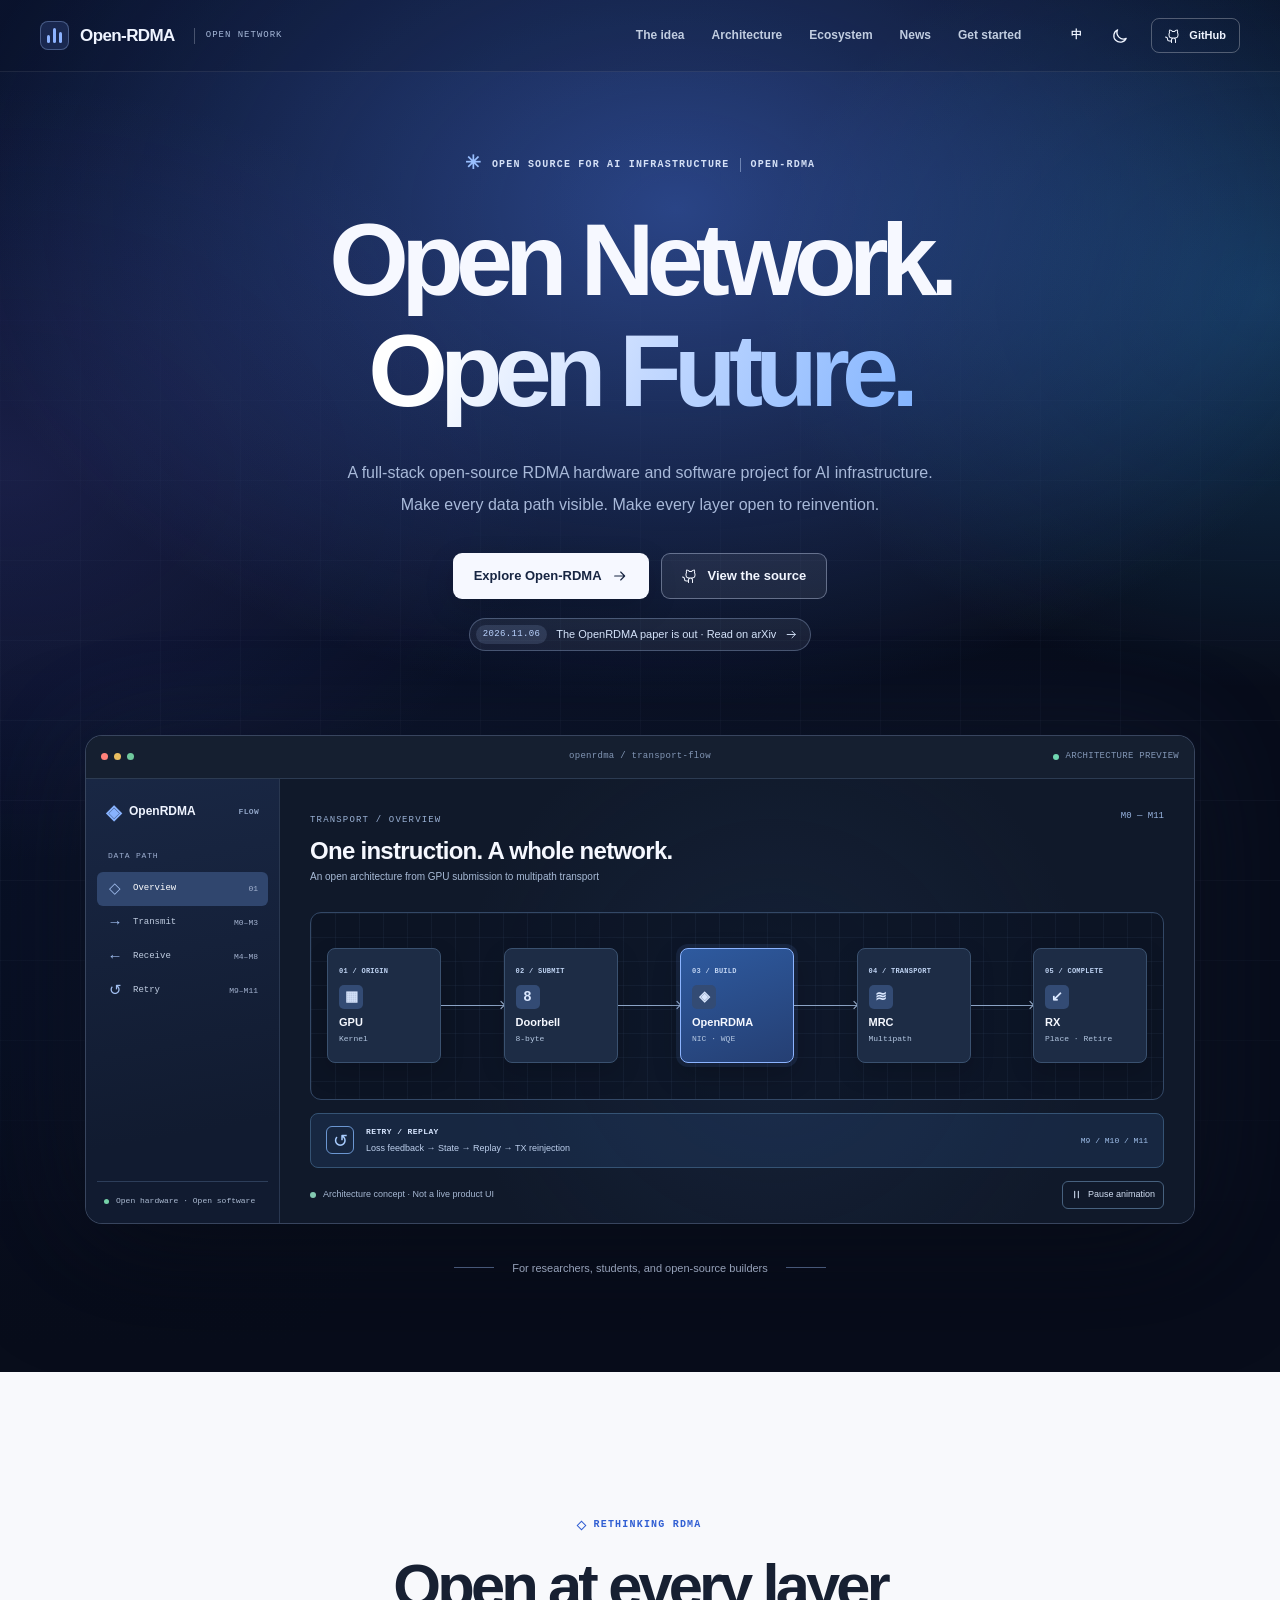
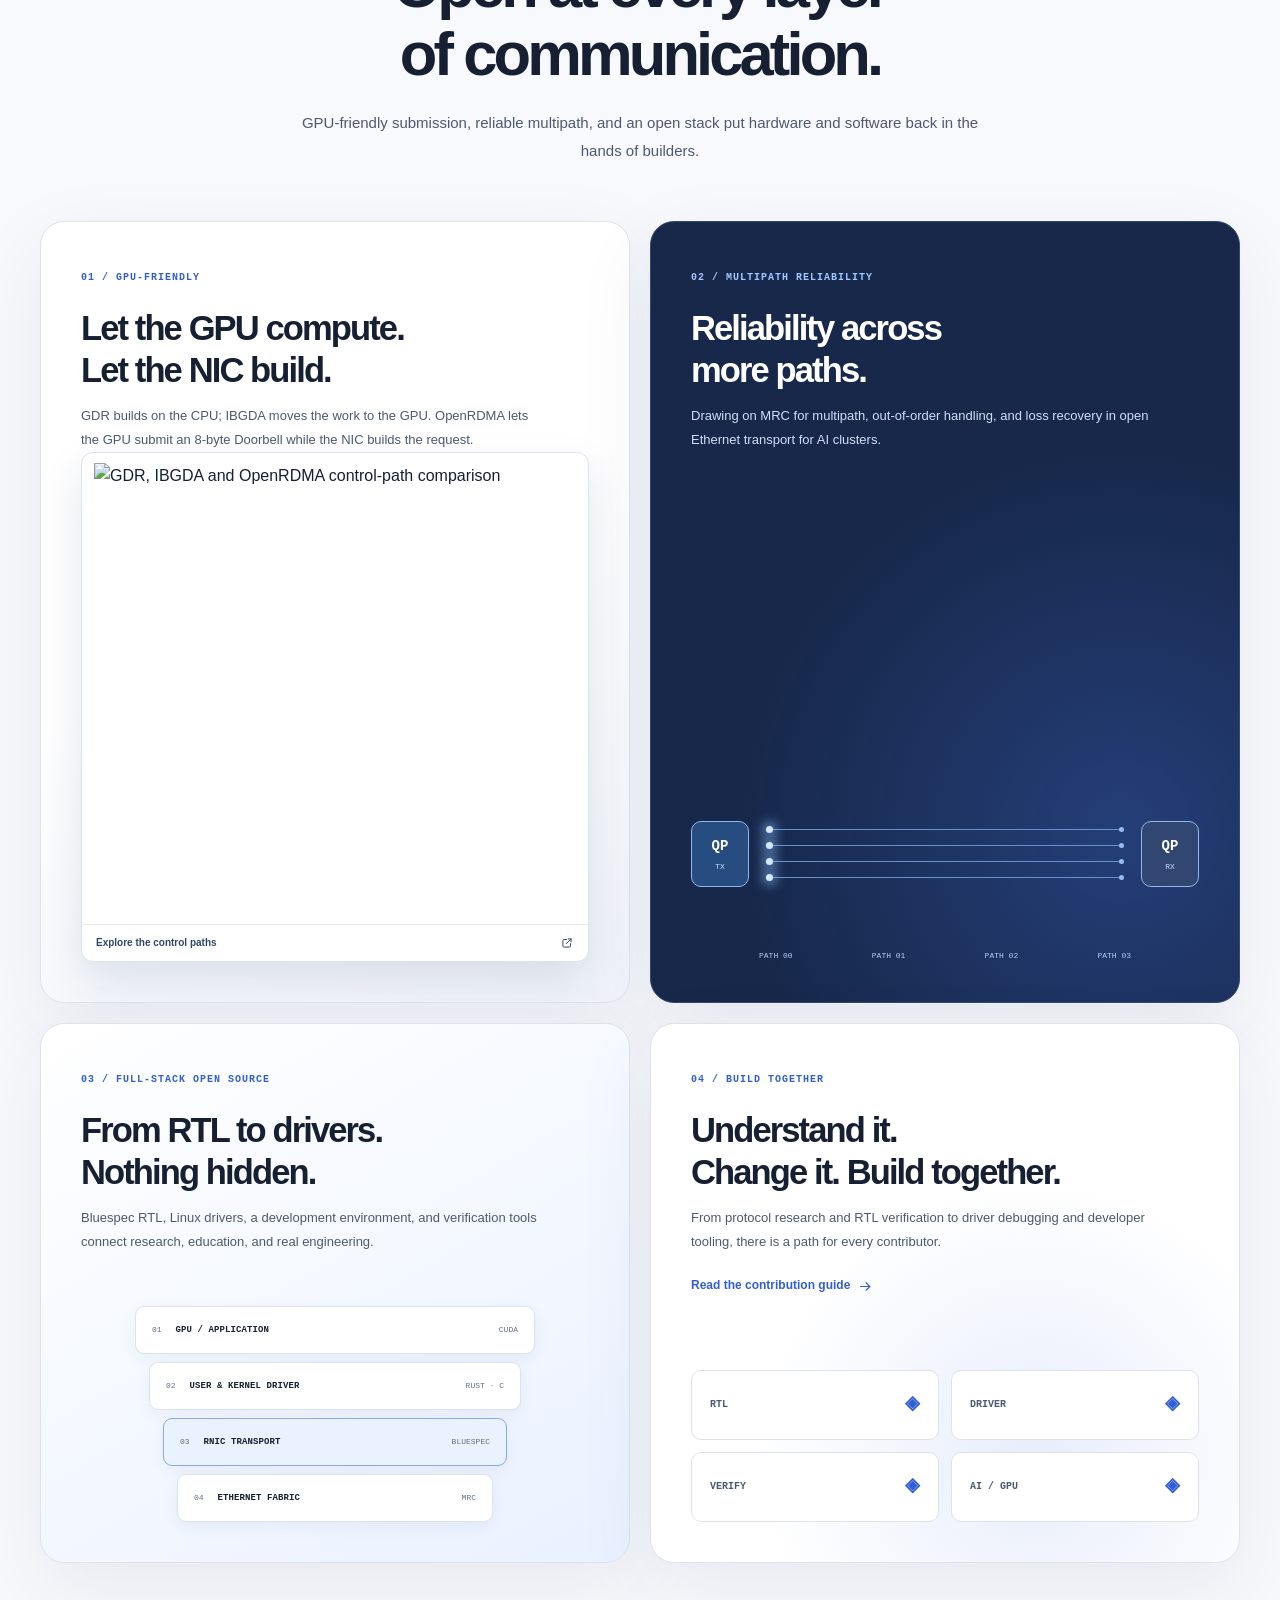
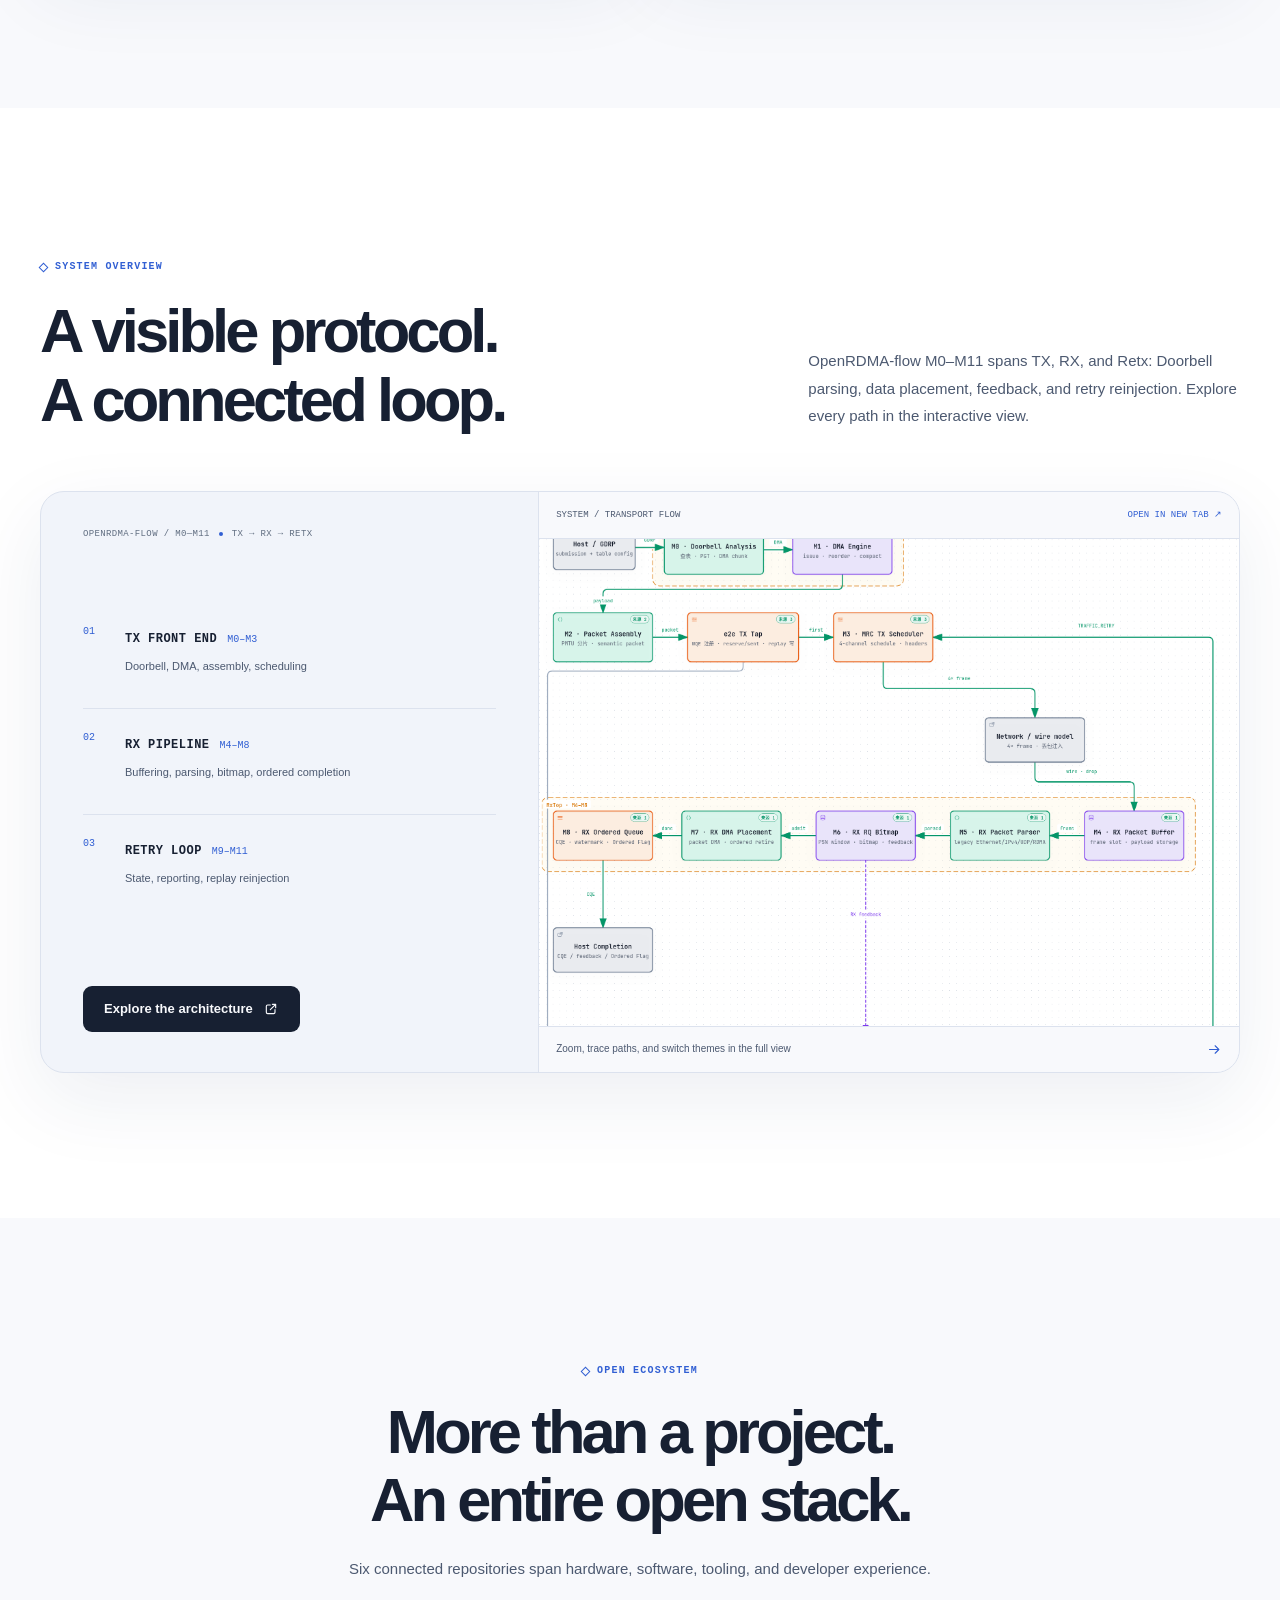
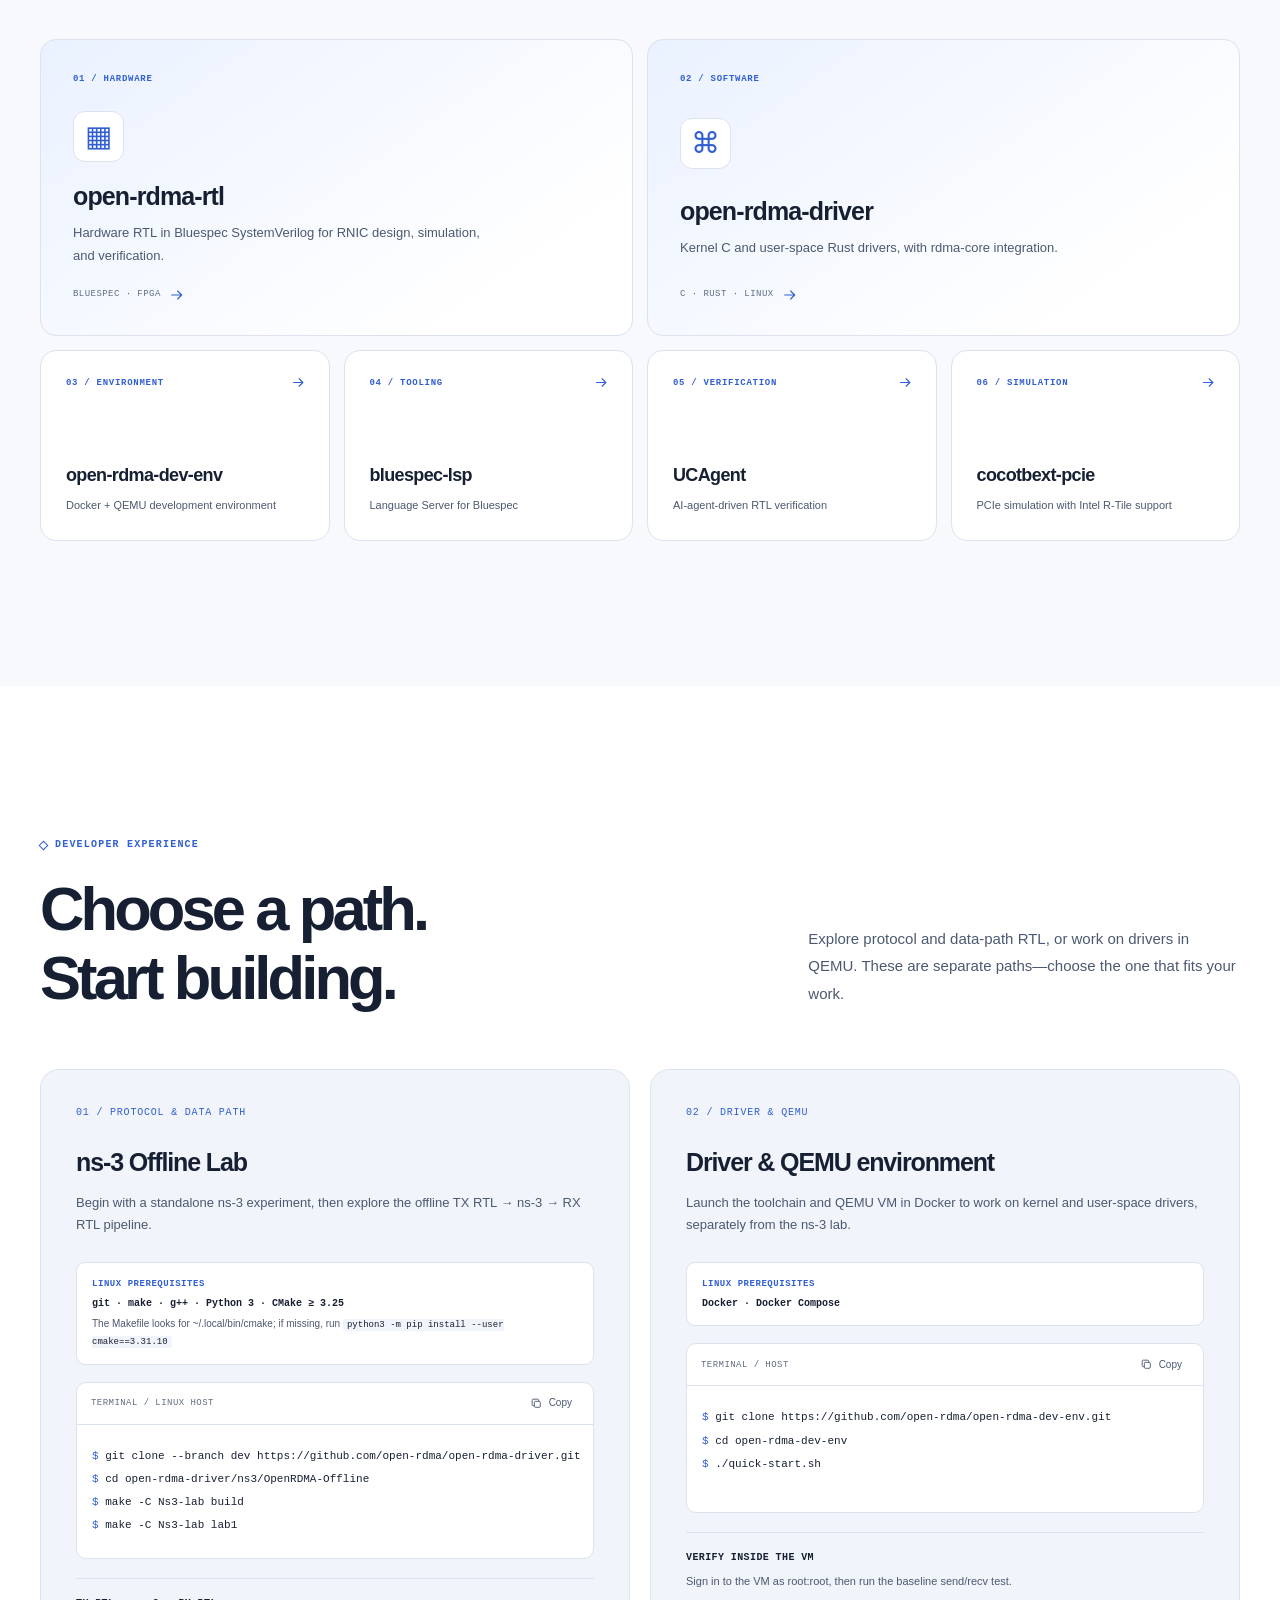
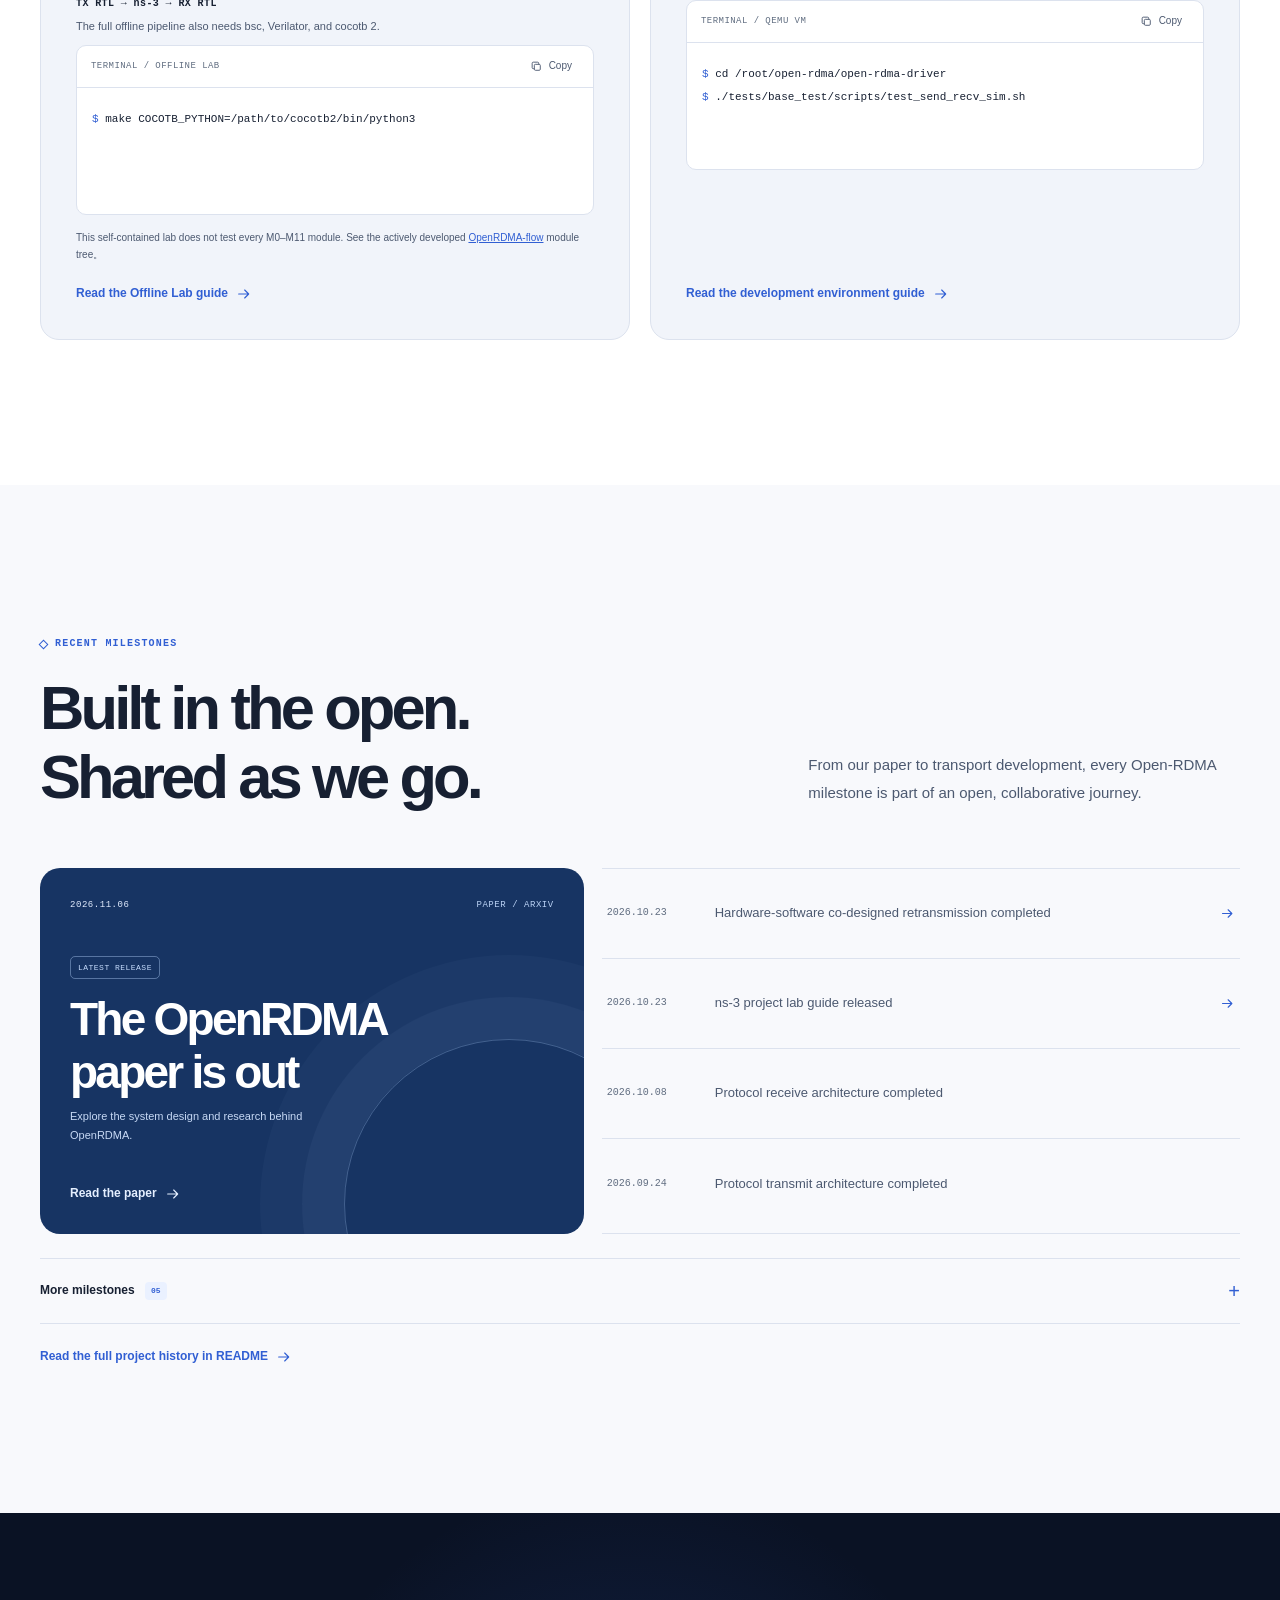
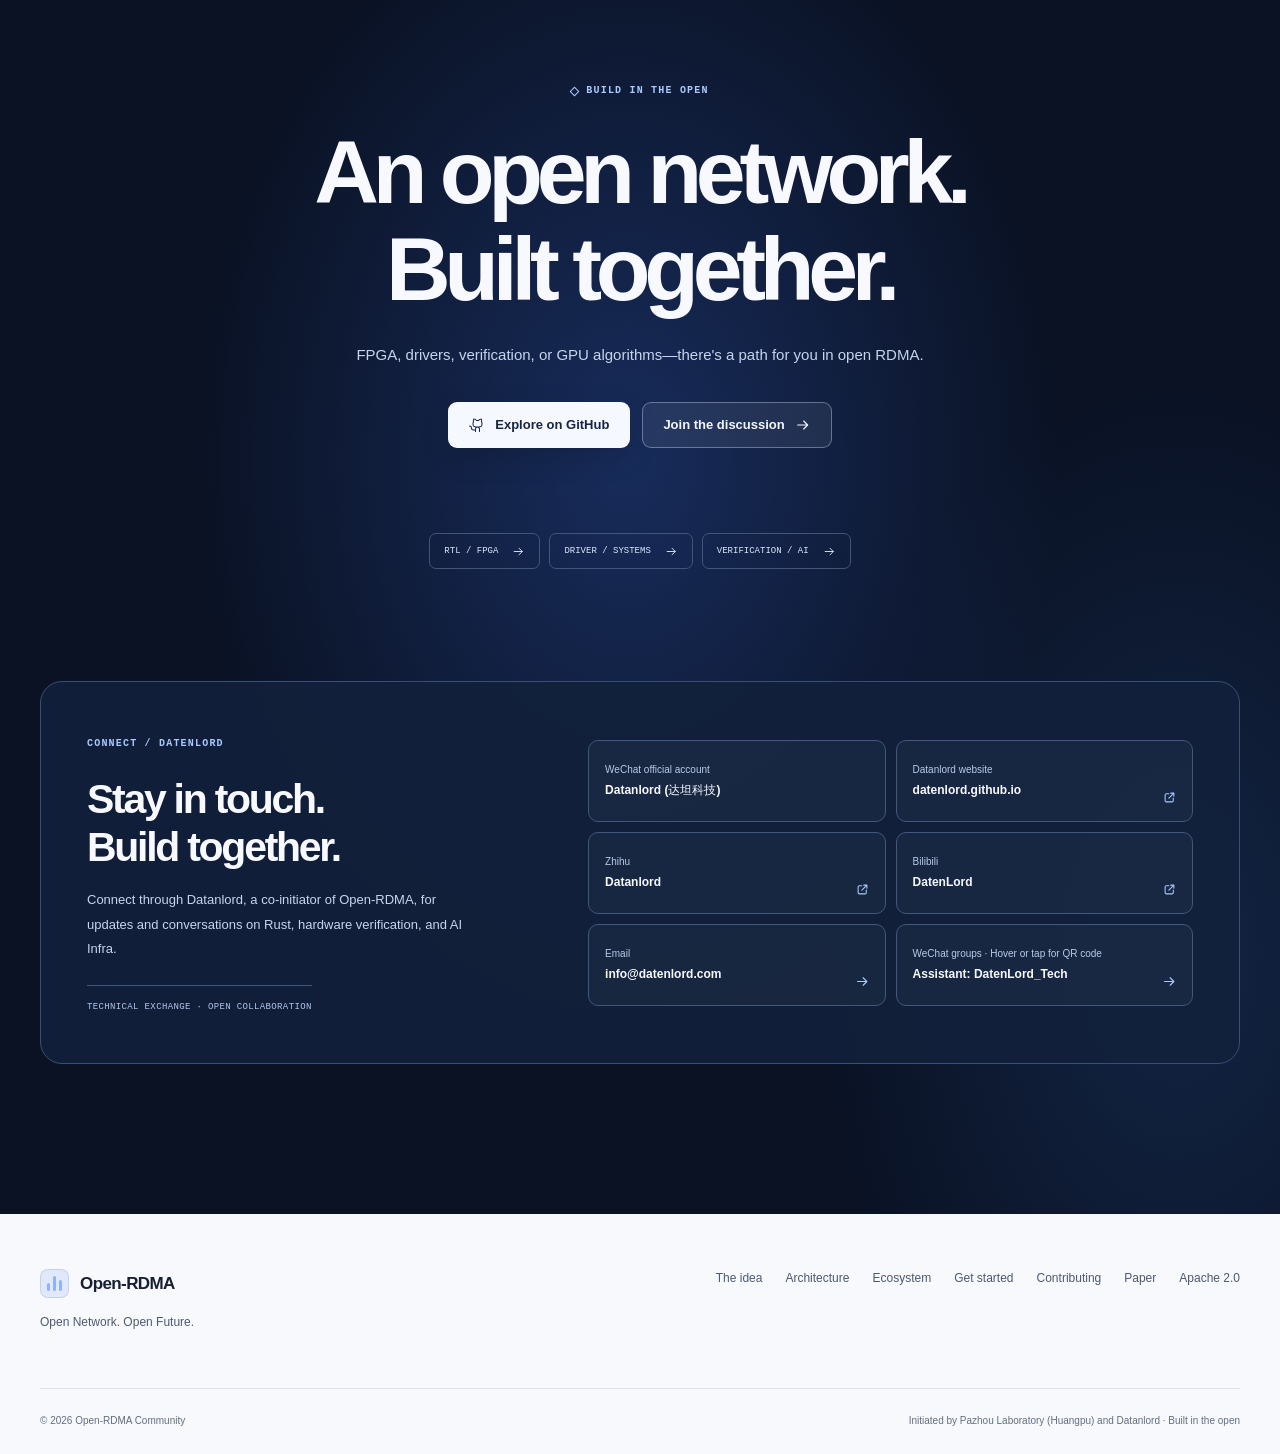
==== commit 246d77f7: "feat: add paper, quick starts, and milestones to Pages" ====
--- a/index.html
+++ b/index.html
@@ -106,7 +106,7 @@
             <a class="button button-primary" href="#why"><span class="i18n i18n-zh">探索 Open-RDMA</span><span class="i18n i18n-en">Explore Open-RDMA</span><svg aria-hidden="true"><use href="#icon-arrow"/></svg></a>
             <a class="button button-ghost" href="https://github.com/open-rdma/open-rdma" target="_blank" rel="noopener noreferrer"><svg aria-hidden="true"><use href="#icon-github"/></svg><span><span class="i18n i18n-zh">查看开源项目</span><span class="i18n i18n-en">View the source</span></span></a>
           </div>
-          <a class="paper-teaser" href="https://arxiv.org/abs/2611.07559" target="_blank" rel="noopener noreferrer"><span class="paper-teaser-date">2026.11.06</span><span class="i18n i18n-zh">OpenRDMA 论文已发布 · 阅读论文</span><span class="i18n i18n-en">The OpenRDMA paper is published · Read on arXiv</span><svg aria-hidden="true"><use href="#icon-arrow"/></svg></a>
+          <a class="paper-teaser" href="https://arxiv.org/abs/2611.07559" target="_blank" rel="noopener noreferrer"><span class="paper-teaser-date">2026.11.06</span><span class="i18n i18n-zh">OpenRDMA 论文已发布 · 阅读论文</span><span class="i18n i18n-en">The OpenRDMA paper is out · Read on arXiv</span><svg aria-hidden="true"><use href="#icon-arrow"/></svg></a>
         </div>
 
         <div class="showcase-shell" data-demo aria-label="OpenRDMA transmission path concept illustration">
@@ -207,7 +207,7 @@
       <div class="container">
         <div class="section-heading split reveal"><div><span class="eyebrow"><span class="eyebrow-mark" aria-hidden="true"></span><span class="i18n i18n-zh">近期事件</span><span class="i18n i18n-en">RECENT MILESTONES</span></span><h2 id="news-title"><span class="i18n i18n-zh">每一步进展，<br>都向世界开放。</span><span class="i18n i18n-en">Built in the open.<br>Shared as we go.</span></h2></div><p><span class="i18n i18n-zh">从论文发布到数据通路实现，Open-RDMA 的每一个里程碑都来自开放协作。</span><span class="i18n i18n-en">From our paper to transport development, every Open-RDMA milestone is part of an open, collaborative journey.</span></p></div>
         <div class="news-grid">
-          <a class="news-feature reveal" href="https://arxiv.org/abs/2611.07559" target="_blank" rel="noopener noreferrer"><span class="news-feature-meta"><time datetime="2026-11-06">2026.11.06</time><span>PAPER / ARXIV</span></span><div><span class="news-feature-tag"><span class="i18n i18n-zh">最新发布</span><span class="i18n i18n-en">LATEST RELEASE</span></span><h3><span class="i18n i18n-zh">OpenRDMA 论文<br>现已发布</span><span class="i18n i18n-en">The OpenRDMA<br>paper is published</span></h3><p><span class="i18n i18n-zh">阅读我们的系统设计与研究工作。</span><span class="i18n i18n-en">Explore the system design and research behind OpenRDMA.</span></p></div><span class="news-feature-cta"><span class="i18n i18n-zh">阅读论文</span><span class="i18n i18n-en">Read the paper</span><svg aria-hidden="true"><use href="#icon-arrow"/></svg></span></a>
+          <a class="news-feature reveal" href="https://arxiv.org/abs/2611.07559" target="_blank" rel="noopener noreferrer"><span class="news-feature-meta"><time datetime="2026-11-06">2026.11.06</time><span>PAPER / ARXIV</span></span><div><span class="news-feature-tag"><span class="i18n i18n-zh">最新发布</span><span class="i18n i18n-en">LATEST RELEASE</span></span><h3><span class="i18n i18n-zh">OpenRDMA 论文<br>现已发布</span><span class="i18n i18n-en">The OpenRDMA<br>paper is out</span></h3><p><span class="i18n i18n-zh">阅读我们的系统设计与研究工作。</span><span class="i18n i18n-en">Explore the system design and research behind OpenRDMA.</span></p></div><span class="news-feature-cta"><span class="i18n i18n-zh">阅读论文</span><span class="i18n i18n-en">Read the paper</span><svg aria-hidden="true"><use href="#icon-arrow"/></svg></span></a>
           <div class="news-timeline reveal" data-delay="1">
             <a class="news-item" href="https://github.com/open-rdma/open-rdma-rtl" target="_blank" rel="noopener noreferrer"><time datetime="2026-10-23">2026.10.23</time><span><span class="i18n i18n-zh">软硬件协同重传开发完成</span><span class="i18n i18n-en">Hardware-software co-designed retransmission completed</span></span><svg aria-hidden="true"><use href="#icon-arrow"/></svg></a>
             <a class="news-item" href="https://github.com/open-rdma/open-rdma-driver/tree/dev/ns3/OpenRDMA-Offline" target="_blank" rel="noopener noreferrer"><time datetime="2026-10-23">2026.10.23</time><span><span class="i18n i18n-zh">基于 ns-3 的项目实验指南上线</span><span class="i18n i18n-en">ns-3 project lab guide released</span></span><svg aria-hidden="true"><use href="#icon-arrow"/></svg></a>
@@ -235,7 +235,7 @@
           <span class="contact-channel-note"><span class="i18n i18n-zh">技术交流 · 开源协作 · 社区讨论</span><span class="i18n i18n-en">TECHNICAL EXCHANGE · OPEN COLLABORATION</span></span>
         </div>
         <div class="contact-links">
-          <div class="contact-link contact-static"><span class="contact-link-label"><span class="i18n i18n-zh">微信公众号</span><span class="i18n i18n-en">WeChat official account</span></span><strong><span class="i18n i18n-zh">达坦科技DatenLord</span><span class="i18n i18n-en">达坦科技DatenLord</span></strong></div>
+          <div class="contact-link contact-static"><span class="contact-link-label"><span class="i18n i18n-zh">微信公众号</span><span class="i18n i18n-en">WeChat official account</span></span><strong><span class="i18n i18n-zh">达坦科技 DatenLord</span><span class="i18n i18n-en">Datanlord (达坦科技)</span></strong></div>
           <a class="contact-link" href="https://datenlord.github.io/" target="_blank" rel="noopener noreferrer"><span class="contact-link-label"><span class="i18n i18n-zh">DatenLord 官网</span><span class="i18n i18n-en">Datanlord website</span></span><strong>datenlord.github.io</strong><svg aria-hidden="true"><use href="#icon-external"/></svg></a>
           <a class="contact-link" href="https://www.zhihu.com/org/da-tan-ke-ji" target="_blank" rel="noopener noreferrer"><span class="contact-link-label"><span class="i18n i18n-zh">知乎账号</span><span class="i18n i18n-en">Zhihu</span></span><strong><span class="i18n i18n-zh">达坦科技</span><span class="i18n i18n-en">Datanlord</span></strong><svg aria-hidden="true"><use href="#icon-external"/></svg></a>
           <a class="contact-link" href="https://space.bilibili.com/2017027518" target="_blank" rel="noopener noreferrer"><span class="contact-link-label"><span class="i18n i18n-zh">B站</span><span class="i18n i18n-en">Bilibili</span></span><strong>DatenLord</strong><svg aria-hidden="true"><use href="#icon-external"/></svg></a>
--- a/assets/site/styles.css
+++ b/assets/site/styles.css
@@ -44,9 +44,8 @@
 img, svg { display: block; max-width: 100%; }
 svg { flex-shrink: 0; }
 .svg-sprite { position: absolute; width: 0; height: 0; overflow: hidden; }
-.i18n-en { display: none; }
-html[data-lang="en"] .i18n-zh { display: none; }
-html[data-lang="en"] .i18n-en { display: inline; }
+html:not([data-lang="zh"]) .i18n-zh { display: none; }
+html[data-lang="zh"] .i18n-en { display: none; }
 .container { width: min(calc(100% - 64px), var(--content-width)); margin-inline: auto; }
 :focus-visible { outline: 2px solid #80a9ff; outline-offset: 4px; }
 .skip-link { position: fixed; z-index: 110; top: 12px; left: 12px; padding: 10px 16px; transform: translateY(-170%); border-radius: 8px; background: #fff; color: #101b32; font-weight: 700; text-decoration: none; }
@@ -66,7 +65,7 @@
 .brand-mark i:nth-child(3) { height: 11px; }
 .brand-divider { width: 1px; height: 16px; margin-left: 8px; background: currentColor; opacity: .26; }
 .brand-note { color: #a7b9d9; font-family: var(--font-mono); font-size: 9px; font-weight: 400; letter-spacing: .11em; }
-.is-scrolled .brand-note, .menu-active .brand-note { color: var(--ink-muted); }
+.is-scrolled .brand-note, .menu-active .brand-note { color: var(--ink-soft); }
 .desktop-nav, .header-actions { display: flex; align-items: center; }
 .desktop-nav { gap: 27px; margin-left: auto; }
 .desktop-nav a { position: relative; padding: 8px 0; color: #c1cde0; font-size: 12px; font-weight: 550; text-decoration: none; transition: color .18s ease; }
@@ -272,13 +271,29 @@
 .ecosystem-foot { display: flex; align-items: center; gap: 8px; margin-top: 17px; color: var(--ink-muted); font-family: var(--font-mono); font-size: 9px; letter-spacing: .05em; }
 .ecosystem-foot svg { width: 16px; height: 16px; color: var(--blue); }
 
+.paper-teaser { display: inline-flex; align-items: center; gap: 9px; margin-top: 19px; padding: 6px 12px 6px 6px; border: 1px solid rgba(190, 213, 255, .29); border-radius: 999px; background: rgba(219, 234, 255, .07); color: #d6e4fa; font-size: 11px; text-decoration: none; transition: background-color .18s ease, border-color .18s ease, color .18s ease; }
+.paper-teaser:hover { border-color: rgba(215, 231, 255, .66); background: rgba(219, 234, 255, .14); color: #fff; }
+.paper-teaser-date { padding: 2px 7px; border-radius: 999px; background: rgba(173, 205, 255, .14); color: #bcd5ff; font-family: var(--font-mono); font-size: 9px; letter-spacing: .04em; }
+.paper-teaser svg { width: 13px; height: 13px; }
 .start-section { background: var(--surface); }
 .start-grid { display: grid; grid-template-columns: repeat(2, minmax(0, 1fr)); gap: 20px; }
 .start-card { display: flex; min-width: 0; flex-direction: column; padding: 35px; border: 1px solid var(--border); border-radius: 19px; background: var(--surface-soft); }
 .start-card-no { color: var(--blue); font-family: var(--font-mono); font-size: 10px; letter-spacing: .08em; }
 .start-card h3 { margin: 21px 0 8px; font-size: 25px; font-weight: 620; letter-spacing: -.045em; }
-.start-card > p { min-height: 52px; margin: 0 0 26px; color: var(--ink-soft); font-size: 13px; line-height: 1.7; }
-.code-block { min-width: 0; margin-top: auto; overflow: hidden; border: 1px solid var(--border); border-radius: 10px; background: var(--surface); }
+.start-card > p { min-height: 52px; margin: 0 0 18px; color: var(--ink-soft); font-size: 13px; line-height: 1.7; }
+.start-prereq { display: flex; flex-direction: column; gap: 5px; margin-bottom: 17px; padding: 14px 15px; border: 1px solid var(--border); border-radius: 9px; background: var(--surface); }
+.start-prereq > span { color: var(--blue); font-family: var(--font-mono); font-size: 9px; font-weight: 650; letter-spacing: .06em; }
+.start-prereq strong { color: var(--ink); font-family: var(--font-mono); font-size: 10px; font-weight: 600; line-height: 1.5; }
+.start-prereq small { color: var(--ink-soft); font-size: 10px; line-height: 1.65; }
+.start-prereq code { padding: 1px 4px; border-radius: 3px; background: var(--surface-soft); color: var(--ink); font-family: var(--font-mono); font-size: 9px; overflow-wrap: anywhere; }
+.start-card .code-block { margin-top: 0; }
+.start-substep { margin-top: 19px; padding-top: 17px; border-top: 1px solid var(--border); }
+.start-substep > strong { display: block; margin-bottom: 5px; color: var(--ink); font-family: var(--font-mono); font-size: 10px; letter-spacing: .04em; }
+.start-substep > p { margin: 0 0 10px; color: var(--ink-soft); font-size: 11px; line-height: 1.65; }
+.start-caveat { margin-top: 14px; color: var(--ink-soft); font-size: 10px; line-height: 1.7; }
+.start-caveat a { color: var(--blue); }
+.start-card > .start-docs-link { margin-top: auto; padding-top: 21px; }
+.code-block { min-width: 0; overflow: hidden; border: 1px solid var(--border); border-radius: 10px; background: var(--surface); }
 .code-block-header { display: flex; min-height: 42px; align-items: center; justify-content: space-between; gap: 10px; padding: 0 14px; border-bottom: 1px solid var(--border); color: var(--ink-muted); font-family: var(--font-mono); font-size: 9px; letter-spacing: .05em; }
 .code-block-header button { display: inline-flex; align-items: center; gap: 6px; min-height: 30px; padding: 4px 7px; border: 0; border-radius: 6px; background: transparent; color: var(--ink-soft); font-family: var(--font-sans); font-size: 10px; letter-spacing: 0; }
 .code-block-header button:hover { background: var(--surface-soft); color: var(--ink); }
@@ -293,6 +308,42 @@
 .start-docs-link svg { width: 16px; height: 16px; transition: transform .18s ease; }
 .start-docs-link:hover svg { transform: translateX(4px); }
 
+.news-readme:hover svg { transform: translateX(4px); }
+
+.news-section { background: var(--page); }
+.news-grid { display: grid; grid-template-columns: minmax(0, .92fr) minmax(0, 1.08fr); gap: 18px; }
+.news-feature { position: relative; display: flex; min-height: 366px; flex-direction: column; justify-content: space-between; padding: 30px; overflow: hidden; border-radius: 20px; background: #173463; color: #fff; text-decoration: none; }
+.news-feature::before { position: absolute; right: -90px; bottom: -135px; width: 330px; height: 330px; border: 1px solid rgba(181, 211, 255, .28); border-radius: 50%; box-shadow: 0 0 0 42px rgba(181, 211, 255, .045), 0 0 0 84px rgba(181, 211, 255, .03); content: ""; pointer-events: none; }
+.news-feature-meta { position: relative; z-index: 1; display: flex; justify-content: space-between; gap: 12px; color: #b9d1f4; font-family: var(--font-mono); font-size: 9px; letter-spacing: .06em; }
+.news-feature-meta time { color: #e3edff; }
+.news-feature > div { position: relative; z-index: 1; }
+.news-feature-tag { display: inline-flex; padding: 4px 7px; border: 1px solid rgba(184, 214, 255, .4); border-radius: 5px; color: #c8deff; font-family: var(--font-mono); font-size: 8px; letter-spacing: .06em; }
+.news-feature h3 { margin: 14px 0 9px; color: #fff; font-size: clamp(32px, 3.6vw, 46px); font-weight: 600; letter-spacing: -.06em; line-height: 1.14; }
+.news-feature p { max-width: 290px; margin: 0; color: #c7d9f5; font-size: 11px; line-height: 1.7; }
+.news-feature-cta { position: relative; z-index: 1; display: inline-flex; align-items: center; gap: 8px; color: #e5efff; font-size: 12px; font-weight: 620; }
+.news-feature-cta svg { width: 16px; height: 16px; transition: transform .18s ease; }
+.news-feature:hover .news-feature-cta svg { transform: translateX(4px); }
+.news-timeline { display: flex; flex-direction: column; border-top: 1px solid var(--border); border-bottom: 1px solid var(--border); }
+.news-item { display: grid; grid-template-columns: 92px minmax(0, 1fr) auto; gap: 16px; min-height: 90px; align-items: center; padding: 12px 5px; border-bottom: 1px solid var(--border); color: var(--ink-soft); font-size: 13px; text-decoration: none; }
+.news-item:last-child { border-bottom: 0; }
+.news-timeline .news-item:last-child { border-bottom: 0; }
+.news-item time { color: var(--ink-muted); font-family: var(--font-mono); font-size: 10px; }
+.news-item > span { line-height: 1.55; }
+.news-item svg { width: 15px; height: 15px; color: var(--blue); }
+a.news-item { transition: color .18s ease, padding-left .18s ease; }
+a.news-item:hover { padding-left: 9px; color: var(--ink); }
+.news-more { margin-top: 24px; border-top: 1px solid var(--border); border-bottom: 1px solid var(--border); }
+.news-more summary { display: flex; min-height: 64px; align-items: center; justify-content: space-between; gap: 12px; color: var(--ink); font-size: 12px; font-weight: 620; cursor: pointer; list-style: none; }
+.news-more summary::-webkit-details-marker { display: none; }
+.news-more summary > span:first-child { display: inline-flex; align-items: center; gap: 10px; }
+.news-count { display: inline-grid; min-width: 22px; height: 18px; place-items: center; border-radius: 4px; background: var(--surface-blue); color: var(--blue); font-family: var(--font-mono); font-size: 8px; }
+.news-expand-icon { color: var(--blue); font-size: 20px; font-weight: 400; line-height: 1; transition: transform .2s ease; }
+.news-more[open] .news-expand-icon { transform: rotate(45deg); }
+.news-archive { padding-bottom: 2px; }
+.news-readme { display: inline-flex; align-items: center; gap: 8px; margin-top: 23px; color: var(--blue); font-size: 12px; font-weight: 620; text-decoration: none; }
+.news-readme svg { width: 16px; height: 16px; transition: transform .18s ease; }
+.news-readme:hover svg { transform: translateX(4px); }
+
 .community-section { position: relative; isolation: isolate; padding: 170px 0 150px; overflow: hidden; background: #0a1224; color: #f7f9ff; }
 .community-light { position: absolute; z-index: -1; inset: 0; background: radial-gradient(ellipse 45% 60% at 49% 42%, rgba(52, 97, 204, .33), transparent 75%), radial-gradient(ellipse 35% 55% at 92% 80%, rgba(36, 76, 135, .32), transparent 80%); pointer-events: none; }
 .community-content { display: flex; flex-direction: column; align-items: center; text-align: center; }
@@ -304,6 +355,25 @@
 .community-paths a { display: inline-flex; min-height: 36px; align-items: center; gap: 14px; padding: 0 14px; border: 1px solid #405578; border-radius: 7px; color: #dce8fa; font-family: var(--font-mono); font-size: 9px; text-decoration: none; transition: background-color .18s ease, border-color .18s ease; }
 .community-paths a:hover { border-color: #83aaf0; background: rgba(175, 204, 255, .09); }
 .community-paths svg { width: 13px; height: 13px; }
+.contact-panel { display: grid; grid-template-columns: minmax(0, .85fr) minmax(0, 1.15fr); gap: 54px; width: 100%; margin-top: 112px; padding: 46px; border: 1px solid #3a4e75; border-radius: 22px; background: rgba(18, 32, 59, .92); text-align: left; }
+.contact-kicker { color: #a8c8ff; font-family: var(--font-mono); font-size: 10px; font-weight: 650; letter-spacing: .12em; }
+.contact-intro h3 { margin: 22px 0 17px; color: #f7f9ff; font-size: clamp(31px, 3.2vw, 44px); font-weight: 610; letter-spacing: -.055em; line-height: 1.16; }
+.community-section .contact-intro p { max-width: 390px; color: #c6d5ed; font-size: 13px; line-height: 1.85; }
+.contact-channel-note { display: inline-block; margin-top: 24px; padding-top: 14px; border-top: 1px solid #42577a; color: #aec6ed; font-family: var(--font-mono); font-size: 9px; letter-spacing: .04em; }
+.contact-links { display: grid; grid-template-columns: repeat(2, minmax(0, 1fr)); align-content: center; gap: 10px; }
+.contact-link { position: relative; display: flex; width: 100%; min-width: 0; min-height: 82px; flex-direction: column; align-items: flex-start; justify-content: center; gap: 3px; padding: 15px 34px 15px 16px; border: 1px solid #40577e; border-radius: 10px; background: rgba(216, 231, 255, .035); color: #f2f6ff; text-align: left; text-decoration: none; transition: border-color .18s ease, background-color .18s ease; }
+.contact-link:is(a, button):hover, .contact-link:is(a, button):focus-visible { border-color: #91b7f6; background: rgba(161, 192, 248, .11); }
+.contact-link-label { color: #b6cbea; font-size: 10px; }
+.contact-link strong { color: #f6f8ff; font-size: 12px; font-weight: 590; line-height: 1.4; overflow-wrap: anywhere; }
+.contact-link svg { position: absolute; right: 15px; bottom: 16px; width: 15px; height: 15px; color: #a8c8ff; }
+.contact-static { cursor: default; }
+.wechat-contact { position: relative; min-width: 0; }
+.contact-wechat-trigger { font-family: var(--font-sans); cursor: pointer; }
+.wechat-popover { position: absolute; z-index: 8; right: 0; bottom: calc(100% + 12px); width: min(266px, calc(100vw - 48px)); padding: 15px; transform: translateY(6px); border: 1px solid #bed2f6; border-radius: 13px; background: #fff; box-shadow: 0 22px 56px rgba(2, 7, 20, .48); color: #203452; opacity: 0; visibility: hidden; pointer-events: none; transition: opacity .18s ease, transform .18s ease, visibility .18s ease; }
+.wechat-contact.is-open .wechat-popover, html:not(.has-contact-js) .wechat-contact:hover .wechat-popover, html:not(.has-contact-js) .wechat-contact:focus-within .wechat-popover { transform: translateY(0); opacity: 1; visibility: visible; pointer-events: auto; }
+.wechat-popover::after { position: absolute; right: 24px; bottom: -7px; width: 12px; height: 12px; transform: rotate(45deg); border-right: 1px solid #bed2f6; border-bottom: 1px solid #bed2f6; background: #fff; content: ""; }
+.wechat-popover img { width: 100%; height: auto; border-radius: 5px; image-rendering: auto; }
+.wechat-popover > span { display: block; margin-top: 9px; color: #385072; font-size: 11px; line-height: 1.5; text-align: center; }
 .site-footer { background: var(--page); }
 .footer-main { display: flex; align-items: flex-start; justify-content: space-between; gap: 40px; padding-top: 55px; padding-bottom: 55px; }
 .footer-main > div > p { margin: 14px 0 0; color: var(--ink-soft); font-size: 12px; }
@@ -365,6 +435,10 @@
   .architecture-preview img { height: 420px; }
   .ecosystem-grid { grid-template-columns: repeat(2, minmax(0, 1fr)); }
   .ecosystem-feature { grid-column: span 1; }
+  .contact-panel { grid-template-columns: 1fr; gap: 30px; margin-top: 85px; padding: 34px; }
+  .start-grid { grid-template-columns: 1fr; }
+  .news-grid { grid-template-columns: 1fr; }
+  .news-feature { min-height: 330px; }
   .footer-main { flex-direction: column; }
   .footer-links { justify-content: flex-start; }
 }
@@ -451,8 +525,14 @@
   .ecosystem-card > svg { top: 17px; right: 13px; width: 13px; }
   .start-grid { grid-template-columns: 1fr; gap: 13px; }
   .start-card { padding: 25px; }
-  .start-card > p { min-height: 0; margin-bottom: 20px; }
+  .start-card > p { min-height: 0; margin-bottom: 16px; }
+  .start-prereq { padding: 12px; }
   .code-block pre { font-size: 9px; }
+  .news-feature { min-height: 290px; padding: 25px; border-radius: 16px; }
+  .news-feature h3 { font-size: 34px; }
+  .news-item { grid-template-columns: 72px minmax(0, 1fr) auto; gap: 9px; min-height: 74px; padding: 10px 2px; font-size: 11px; }
+  .news-item time { font-size: 8px; }
+  .news-more summary { min-height: 58px; }
   .community-section { padding: 119px 0 96px; }
   .community-section h2 { font-size: clamp(48px, 11vw, 64px); }
   .community-section p { font-size: 13px; }
@@ -460,6 +540,10 @@
   .community-actions .button { flex: 1 1 100%; }
   .community-paths { justify-content: center; gap: 7px; margin-top: 65px; }
   .community-paths a { font-size: 8px; }
+  .contact-panel { gap: 24px; margin-top: 65px; padding: 25px 20px; border-radius: 16px; }
+  .contact-intro h3 { margin: 15px 0 12px; font-size: 34px; }
+  .contact-links { grid-template-columns: 1fr; }
+  .contact-link { min-height: 68px; }
   .footer-main { padding-block: 42px; }
   .footer-links { gap: 12px 17px; }
   .footer-links a { font-size: 11px; }
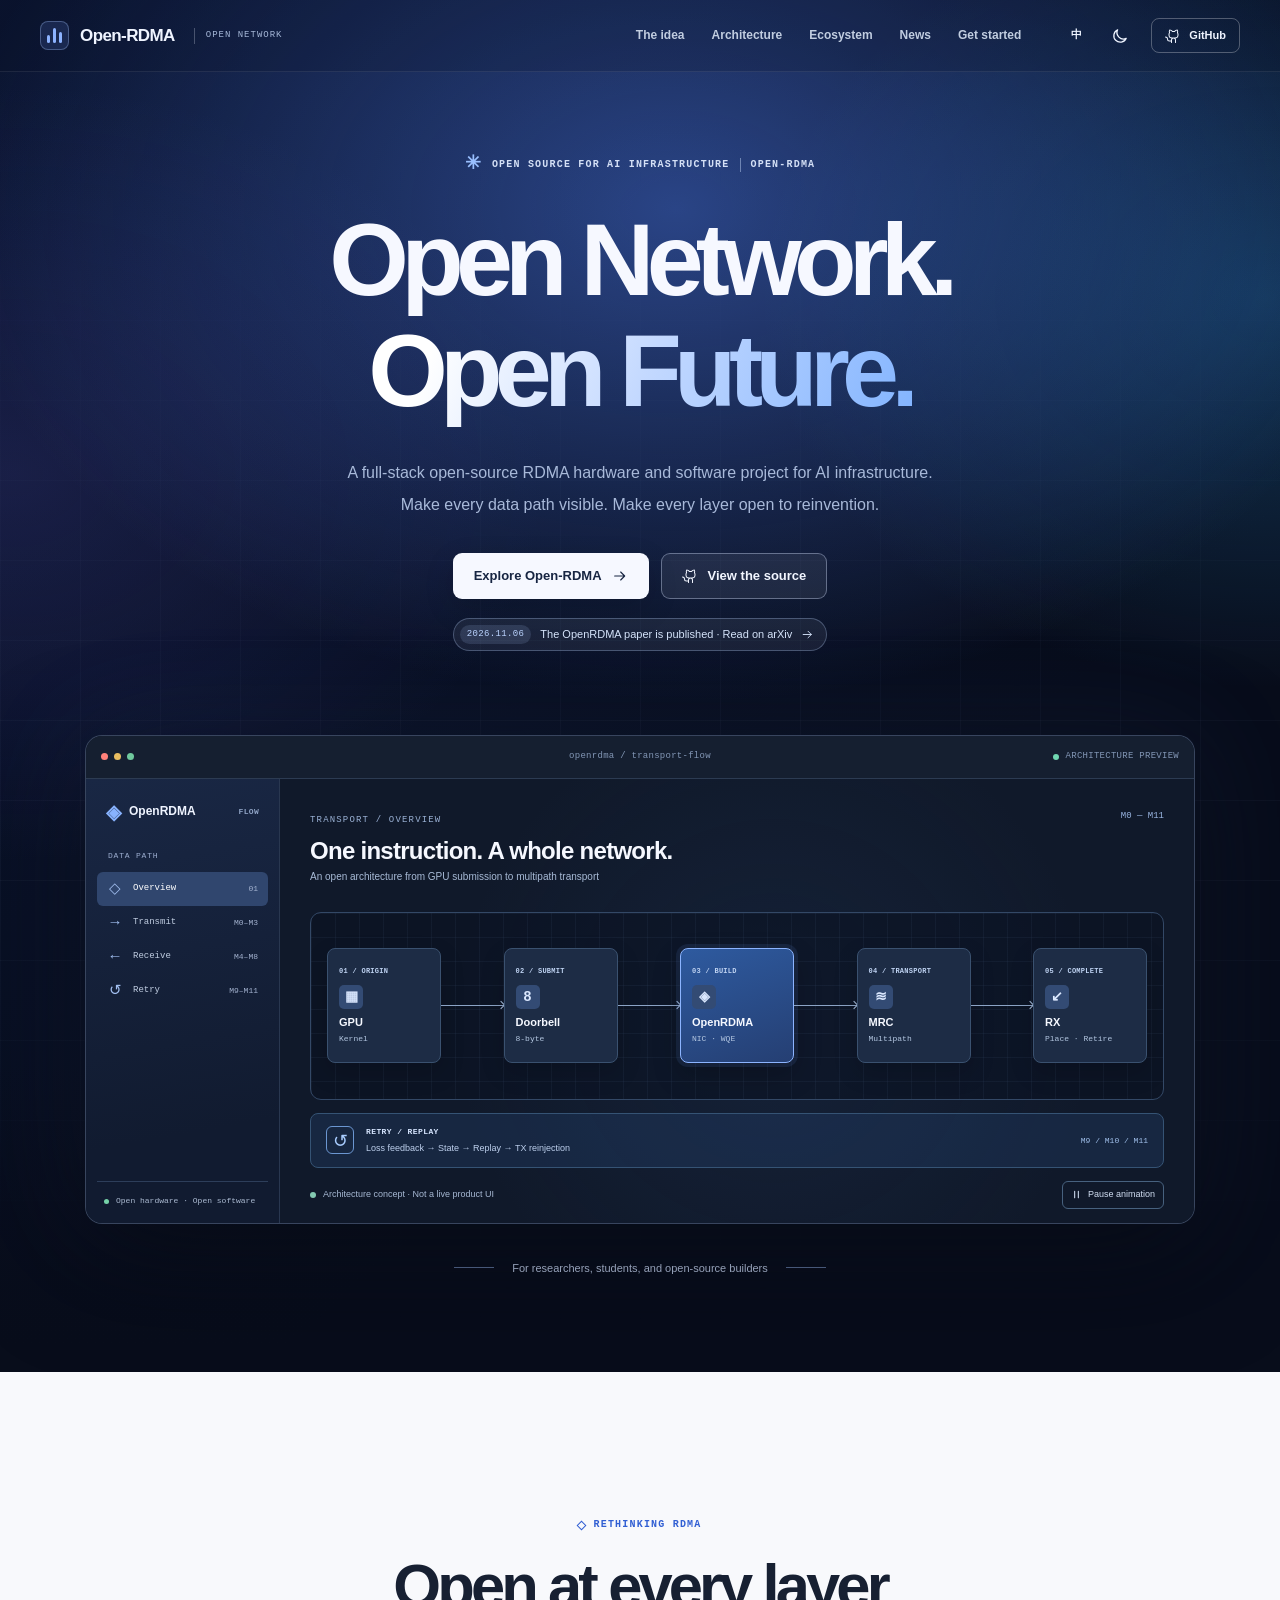
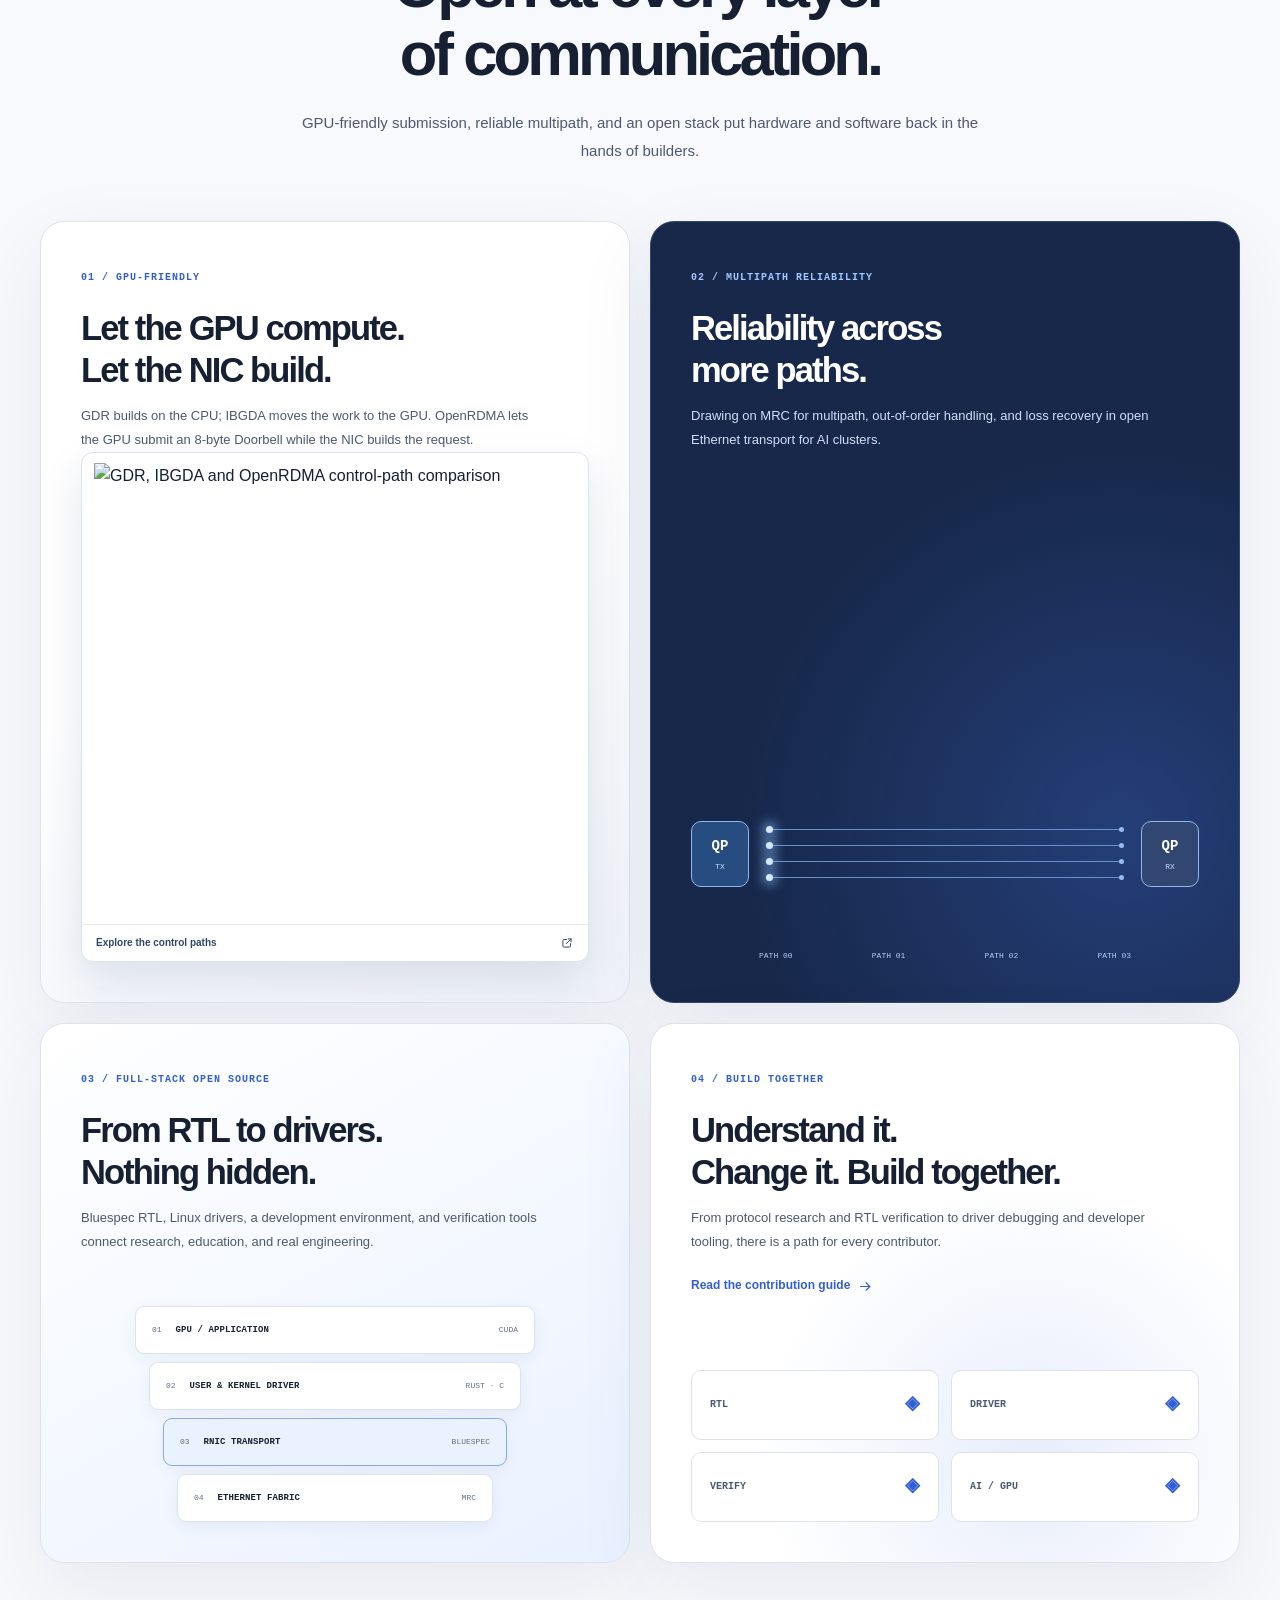
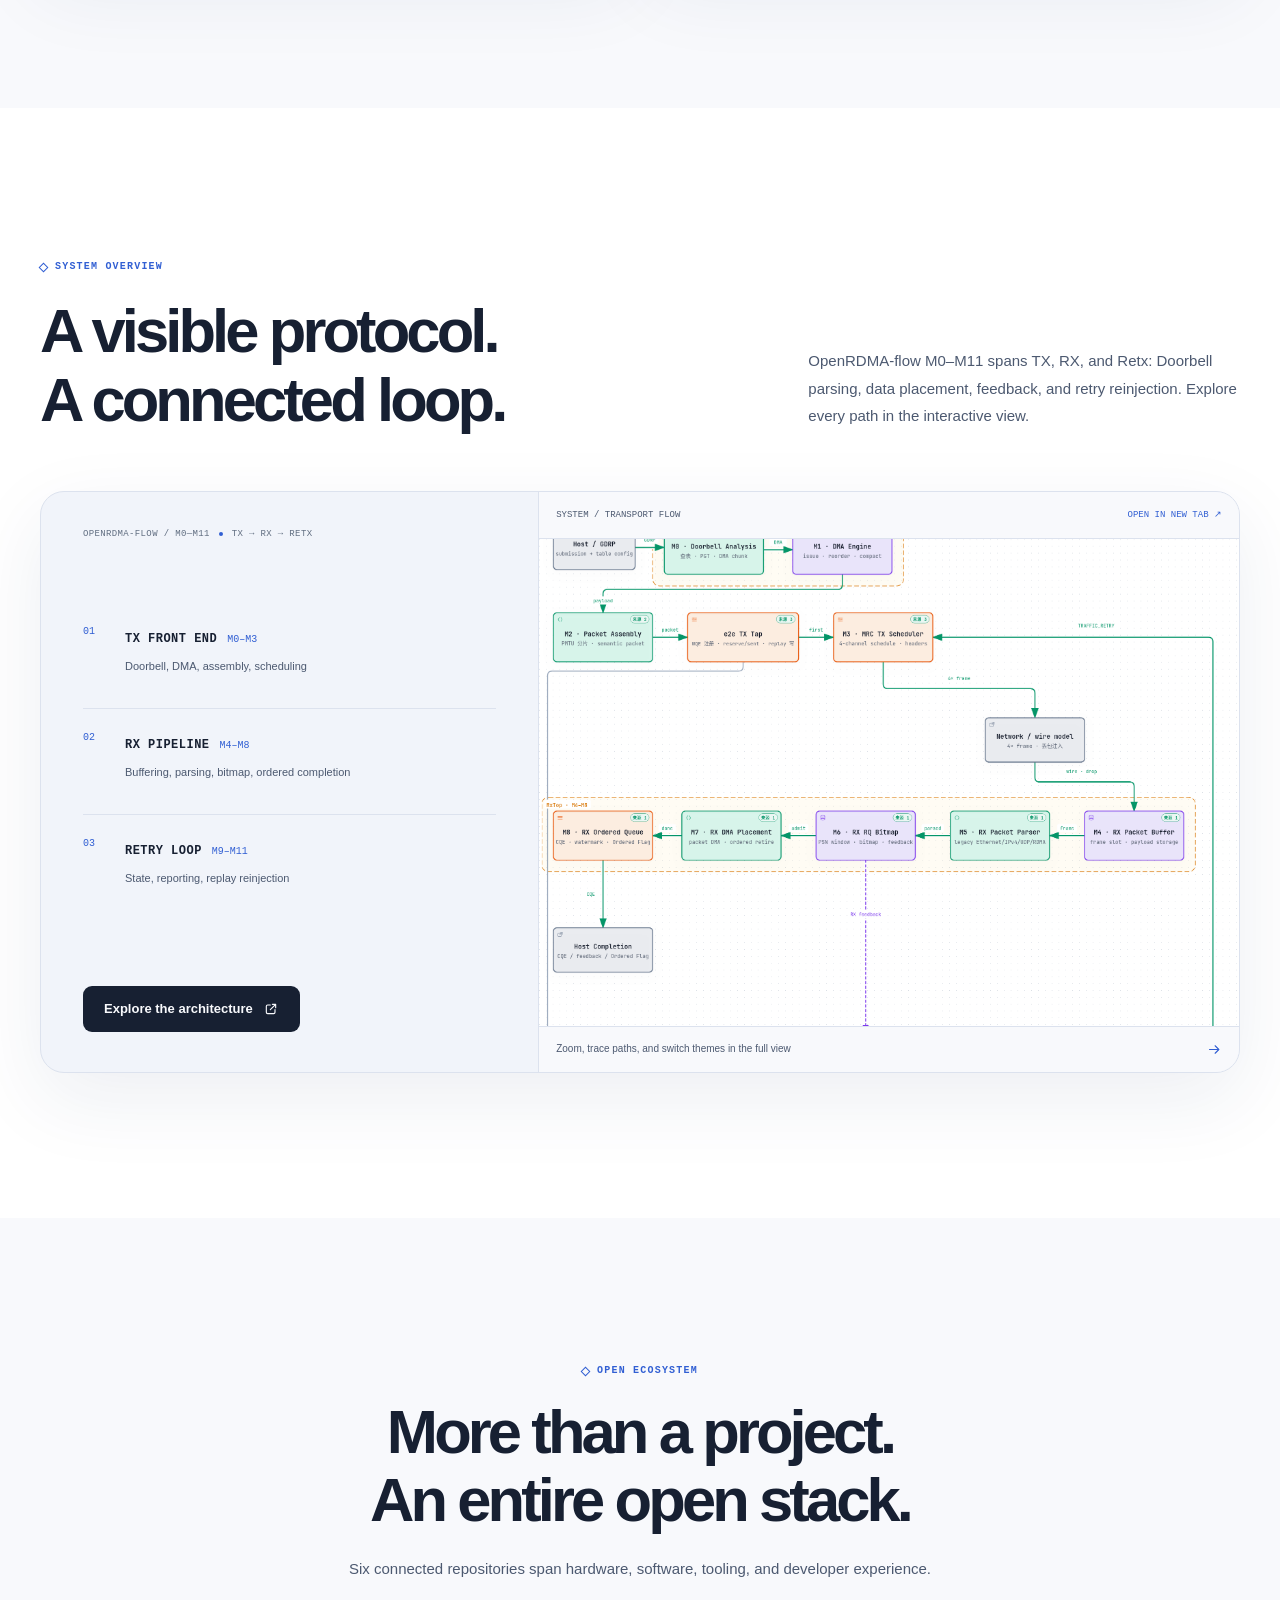
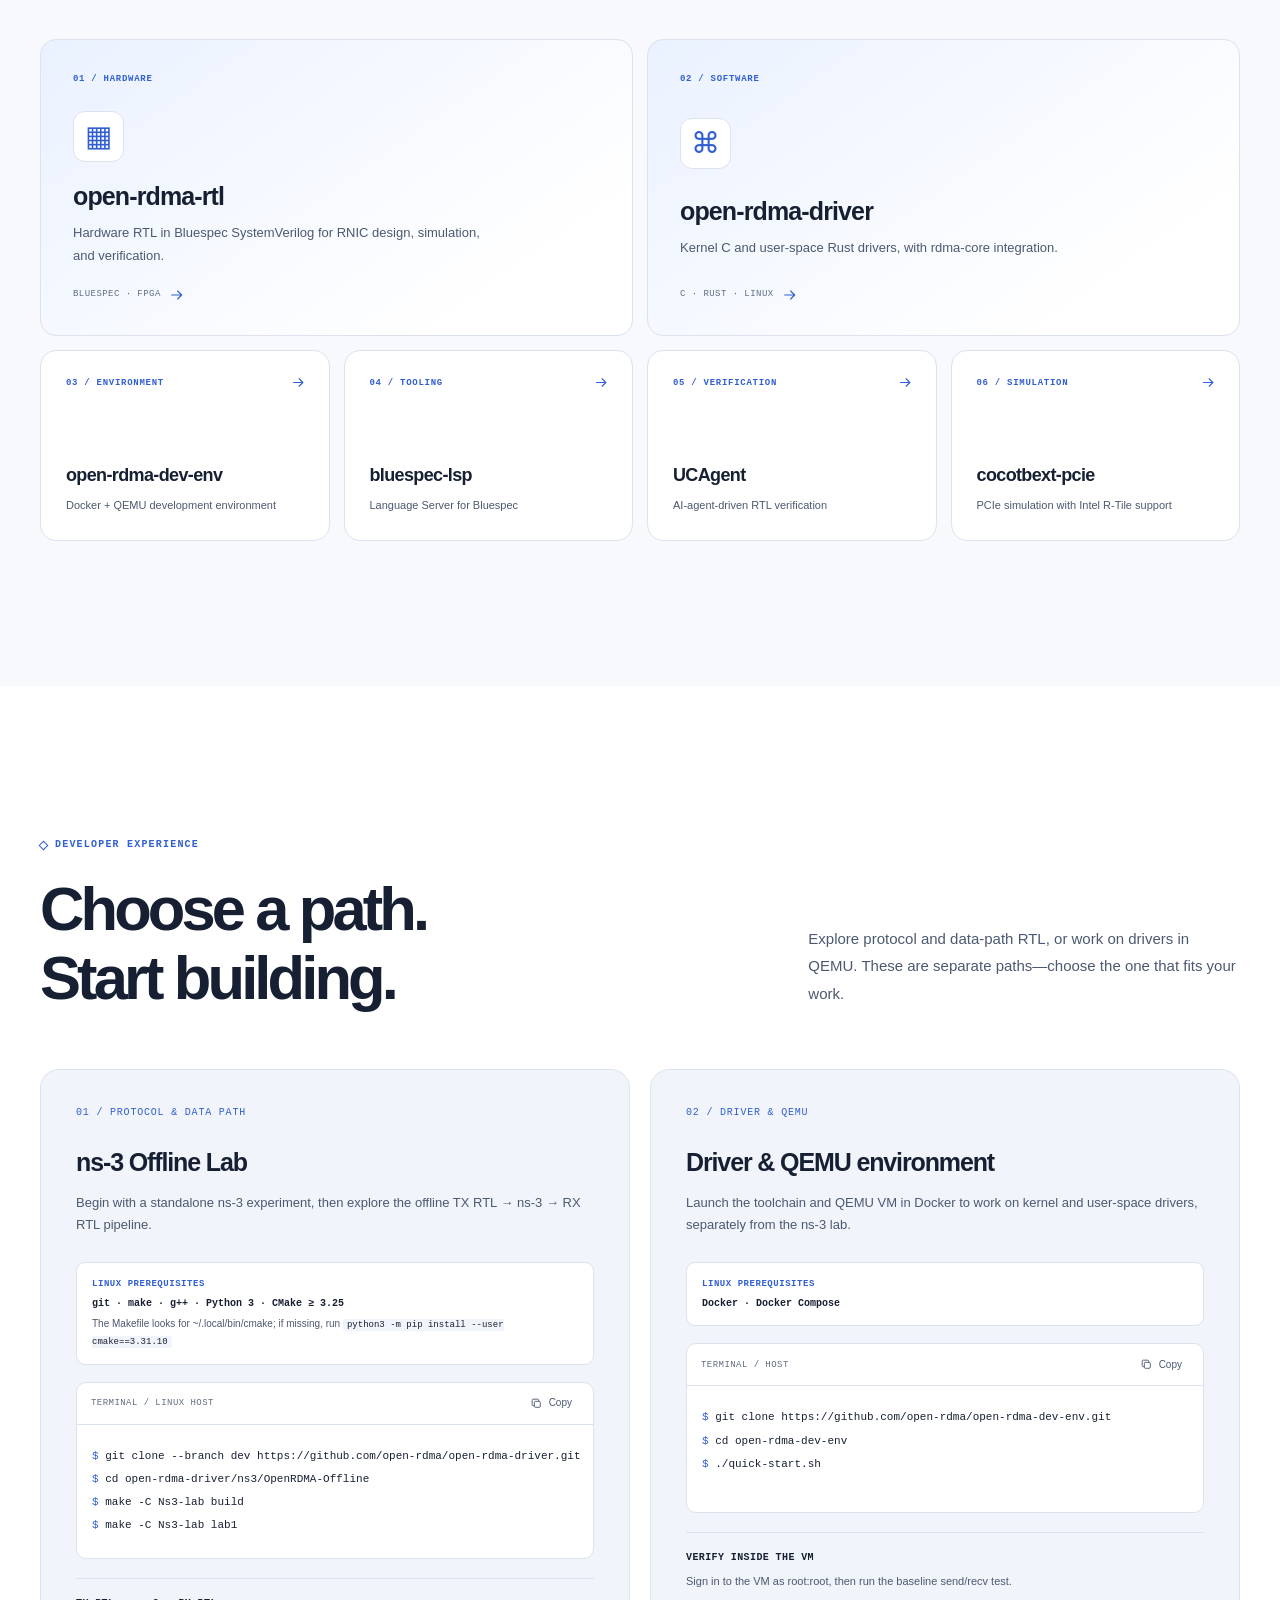
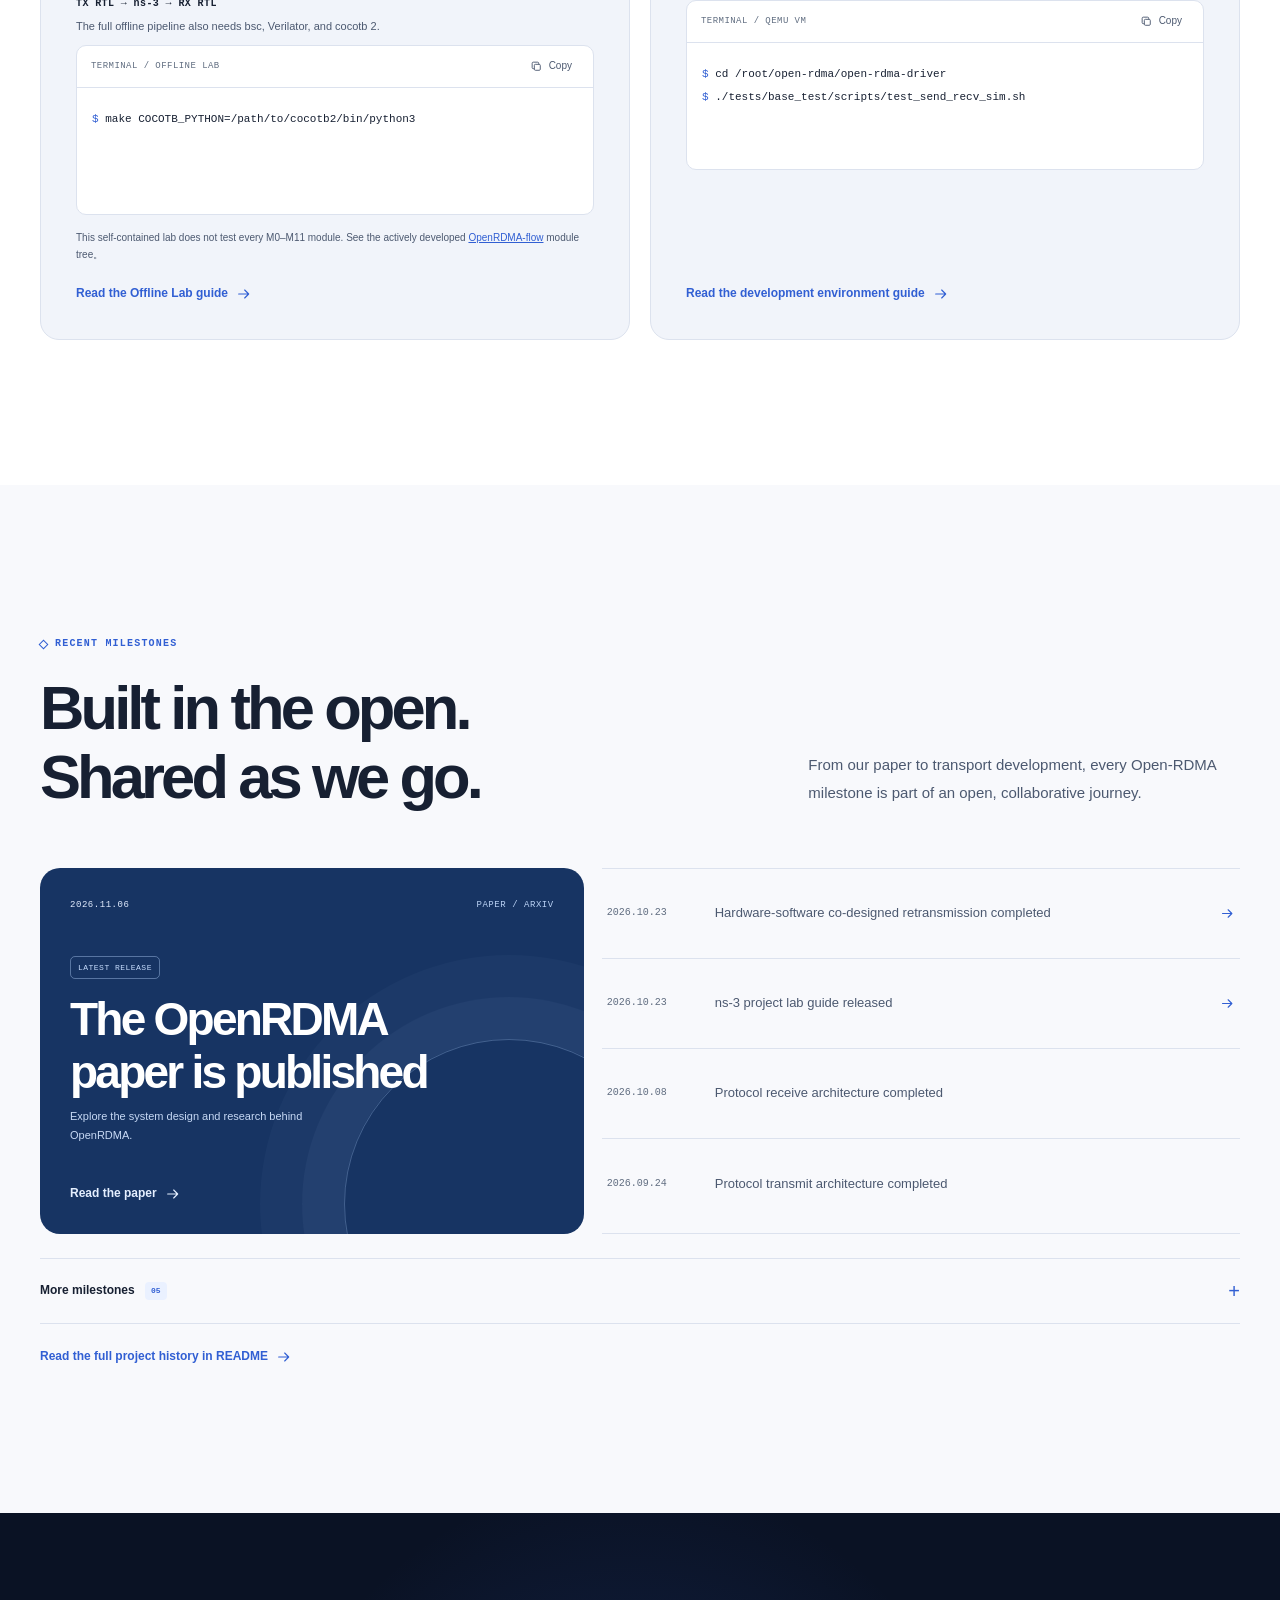
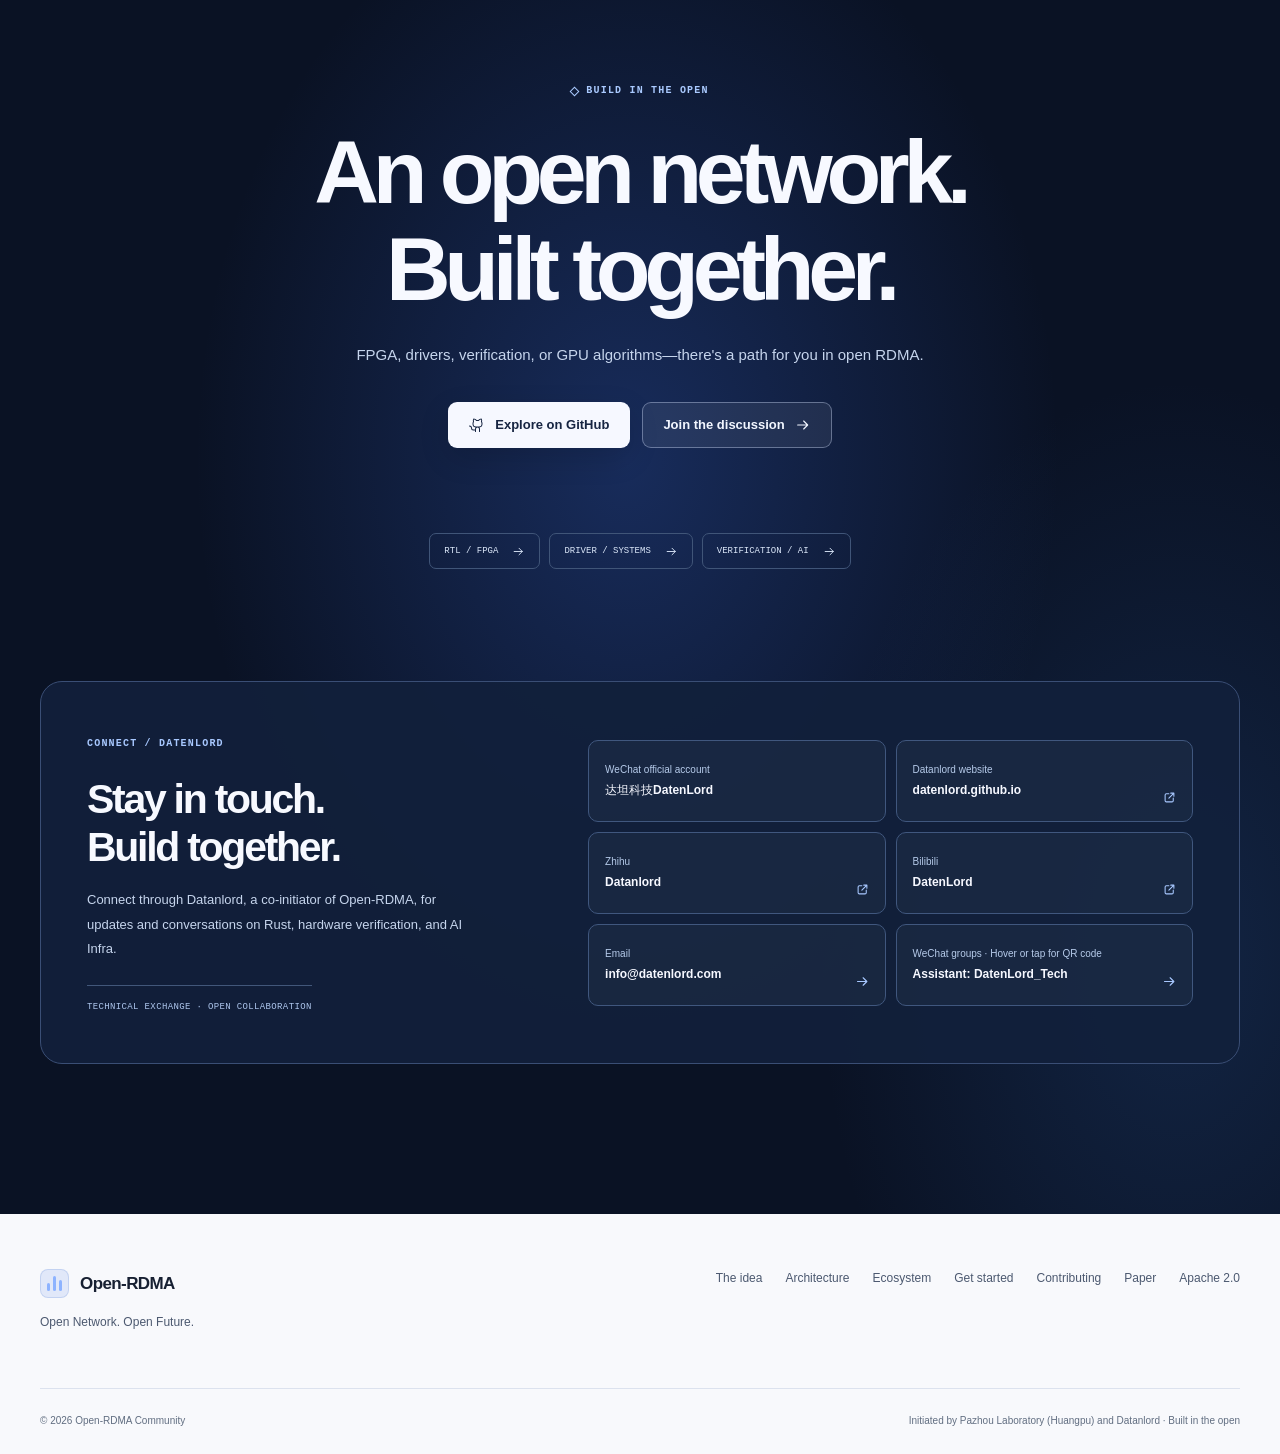
==== commit 8a5f292e: "docs: publish OpenRDMA site and refreshed project guides" ====
--- a/index.html
+++ b/index.html
@@ -106,7 +106,7 @@
             <a class="button button-primary" href="#why"><span class="i18n i18n-zh">探索 Open-RDMA</span><span class="i18n i18n-en">Explore Open-RDMA</span><svg aria-hidden="true"><use href="#icon-arrow"/></svg></a>
             <a class="button button-ghost" href="https://github.com/open-rdma/open-rdma" target="_blank" rel="noopener noreferrer"><svg aria-hidden="true"><use href="#icon-github"/></svg><span><span class="i18n i18n-zh">查看开源项目</span><span class="i18n i18n-en">View the source</span></span></a>
           </div>
-          <a class="paper-teaser" href="https://arxiv.org/abs/2611.07559" target="_blank" rel="noopener noreferrer"><span class="paper-teaser-date">2026.11.06</span><span class="i18n i18n-zh">OpenRDMA 论文已发布 · 阅读论文</span><span class="i18n i18n-en">The OpenRDMA paper is out · Read on arXiv</span><svg aria-hidden="true"><use href="#icon-arrow"/></svg></a>
+          <a class="paper-teaser" href="https://arxiv.org/abs/2611.07559" target="_blank" rel="noopener noreferrer"><span class="paper-teaser-date">2026.11.06</span><span class="i18n i18n-zh">OpenRDMA 论文已发布 · 阅读论文</span><span class="i18n i18n-en">The OpenRDMA paper is published · Read on arXiv</span><svg aria-hidden="true"><use href="#icon-arrow"/></svg></a>
         </div>
 
         <div class="showcase-shell" data-demo aria-label="OpenRDMA transmission path concept illustration">
@@ -207,7 +207,7 @@
       <div class="container">
         <div class="section-heading split reveal"><div><span class="eyebrow"><span class="eyebrow-mark" aria-hidden="true"></span><span class="i18n i18n-zh">近期事件</span><span class="i18n i18n-en">RECENT MILESTONES</span></span><h2 id="news-title"><span class="i18n i18n-zh">每一步进展，<br>都向世界开放。</span><span class="i18n i18n-en">Built in the open.<br>Shared as we go.</span></h2></div><p><span class="i18n i18n-zh">从论文发布到数据通路实现，Open-RDMA 的每一个里程碑都来自开放协作。</span><span class="i18n i18n-en">From our paper to transport development, every Open-RDMA milestone is part of an open, collaborative journey.</span></p></div>
         <div class="news-grid">
-          <a class="news-feature reveal" href="https://arxiv.org/abs/2611.07559" target="_blank" rel="noopener noreferrer"><span class="news-feature-meta"><time datetime="2026-11-06">2026.11.06</time><span>PAPER / ARXIV</span></span><div><span class="news-feature-tag"><span class="i18n i18n-zh">最新发布</span><span class="i18n i18n-en">LATEST RELEASE</span></span><h3><span class="i18n i18n-zh">OpenRDMA 论文<br>现已发布</span><span class="i18n i18n-en">The OpenRDMA<br>paper is out</span></h3><p><span class="i18n i18n-zh">阅读我们的系统设计与研究工作。</span><span class="i18n i18n-en">Explore the system design and research behind OpenRDMA.</span></p></div><span class="news-feature-cta"><span class="i18n i18n-zh">阅读论文</span><span class="i18n i18n-en">Read the paper</span><svg aria-hidden="true"><use href="#icon-arrow"/></svg></span></a>
+          <a class="news-feature reveal" href="https://arxiv.org/abs/2611.07559" target="_blank" rel="noopener noreferrer"><span class="news-feature-meta"><time datetime="2026-11-06">2026.11.06</time><span>PAPER / ARXIV</span></span><div><span class="news-feature-tag"><span class="i18n i18n-zh">最新发布</span><span class="i18n i18n-en">LATEST RELEASE</span></span><h3><span class="i18n i18n-zh">OpenRDMA 论文<br>现已发布</span><span class="i18n i18n-en">The OpenRDMA<br>paper is published</span></h3><p><span class="i18n i18n-zh">阅读我们的系统设计与研究工作。</span><span class="i18n i18n-en">Explore the system design and research behind OpenRDMA.</span></p></div><span class="news-feature-cta"><span class="i18n i18n-zh">阅读论文</span><span class="i18n i18n-en">Read the paper</span><svg aria-hidden="true"><use href="#icon-arrow"/></svg></span></a>
           <div class="news-timeline reveal" data-delay="1">
             <a class="news-item" href="https://github.com/open-rdma/open-rdma-rtl" target="_blank" rel="noopener noreferrer"><time datetime="2026-10-23">2026.10.23</time><span><span class="i18n i18n-zh">软硬件协同重传开发完成</span><span class="i18n i18n-en">Hardware-software co-designed retransmission completed</span></span><svg aria-hidden="true"><use href="#icon-arrow"/></svg></a>
             <a class="news-item" href="https://github.com/open-rdma/open-rdma-driver/tree/dev/ns3/OpenRDMA-Offline" target="_blank" rel="noopener noreferrer"><time datetime="2026-10-23">2026.10.23</time><span><span class="i18n i18n-zh">基于 ns-3 的项目实验指南上线</span><span class="i18n i18n-en">ns-3 project lab guide released</span></span><svg aria-hidden="true"><use href="#icon-arrow"/></svg></a>
@@ -235,7 +235,7 @@
           <span class="contact-channel-note"><span class="i18n i18n-zh">技术交流 · 开源协作 · 社区讨论</span><span class="i18n i18n-en">TECHNICAL EXCHANGE · OPEN COLLABORATION</span></span>
         </div>
         <div class="contact-links">
-          <div class="contact-link contact-static"><span class="contact-link-label"><span class="i18n i18n-zh">微信公众号</span><span class="i18n i18n-en">WeChat official account</span></span><strong><span class="i18n i18n-zh">达坦科技 DatenLord</span><span class="i18n i18n-en">Datanlord (达坦科技)</span></strong></div>
+          <div class="contact-link contact-static"><span class="contact-link-label"><span class="i18n i18n-zh">微信公众号</span><span class="i18n i18n-en">WeChat official account</span></span><strong><span class="i18n i18n-zh">达坦科技DatenLord</span><span class="i18n i18n-en">达坦科技DatenLord</span></strong></div>
           <a class="contact-link" href="https://datenlord.github.io/" target="_blank" rel="noopener noreferrer"><span class="contact-link-label"><span class="i18n i18n-zh">DatenLord 官网</span><span class="i18n i18n-en">Datanlord website</span></span><strong>datenlord.github.io</strong><svg aria-hidden="true"><use href="#icon-external"/></svg></a>
           <a class="contact-link" href="https://www.zhihu.com/org/da-tan-ke-ji" target="_blank" rel="noopener noreferrer"><span class="contact-link-label"><span class="i18n i18n-zh">知乎账号</span><span class="i18n i18n-en">Zhihu</span></span><strong><span class="i18n i18n-zh">达坦科技</span><span class="i18n i18n-en">Datanlord</span></strong><svg aria-hidden="true"><use href="#icon-external"/></svg></a>
           <a class="contact-link" href="https://space.bilibili.com/2017027518" target="_blank" rel="noopener noreferrer"><span class="contact-link-label"><span class="i18n i18n-zh">B站</span><span class="i18n i18n-en">Bilibili</span></span><strong>DatenLord</strong><svg aria-hidden="true"><use href="#icon-external"/></svg></a>
